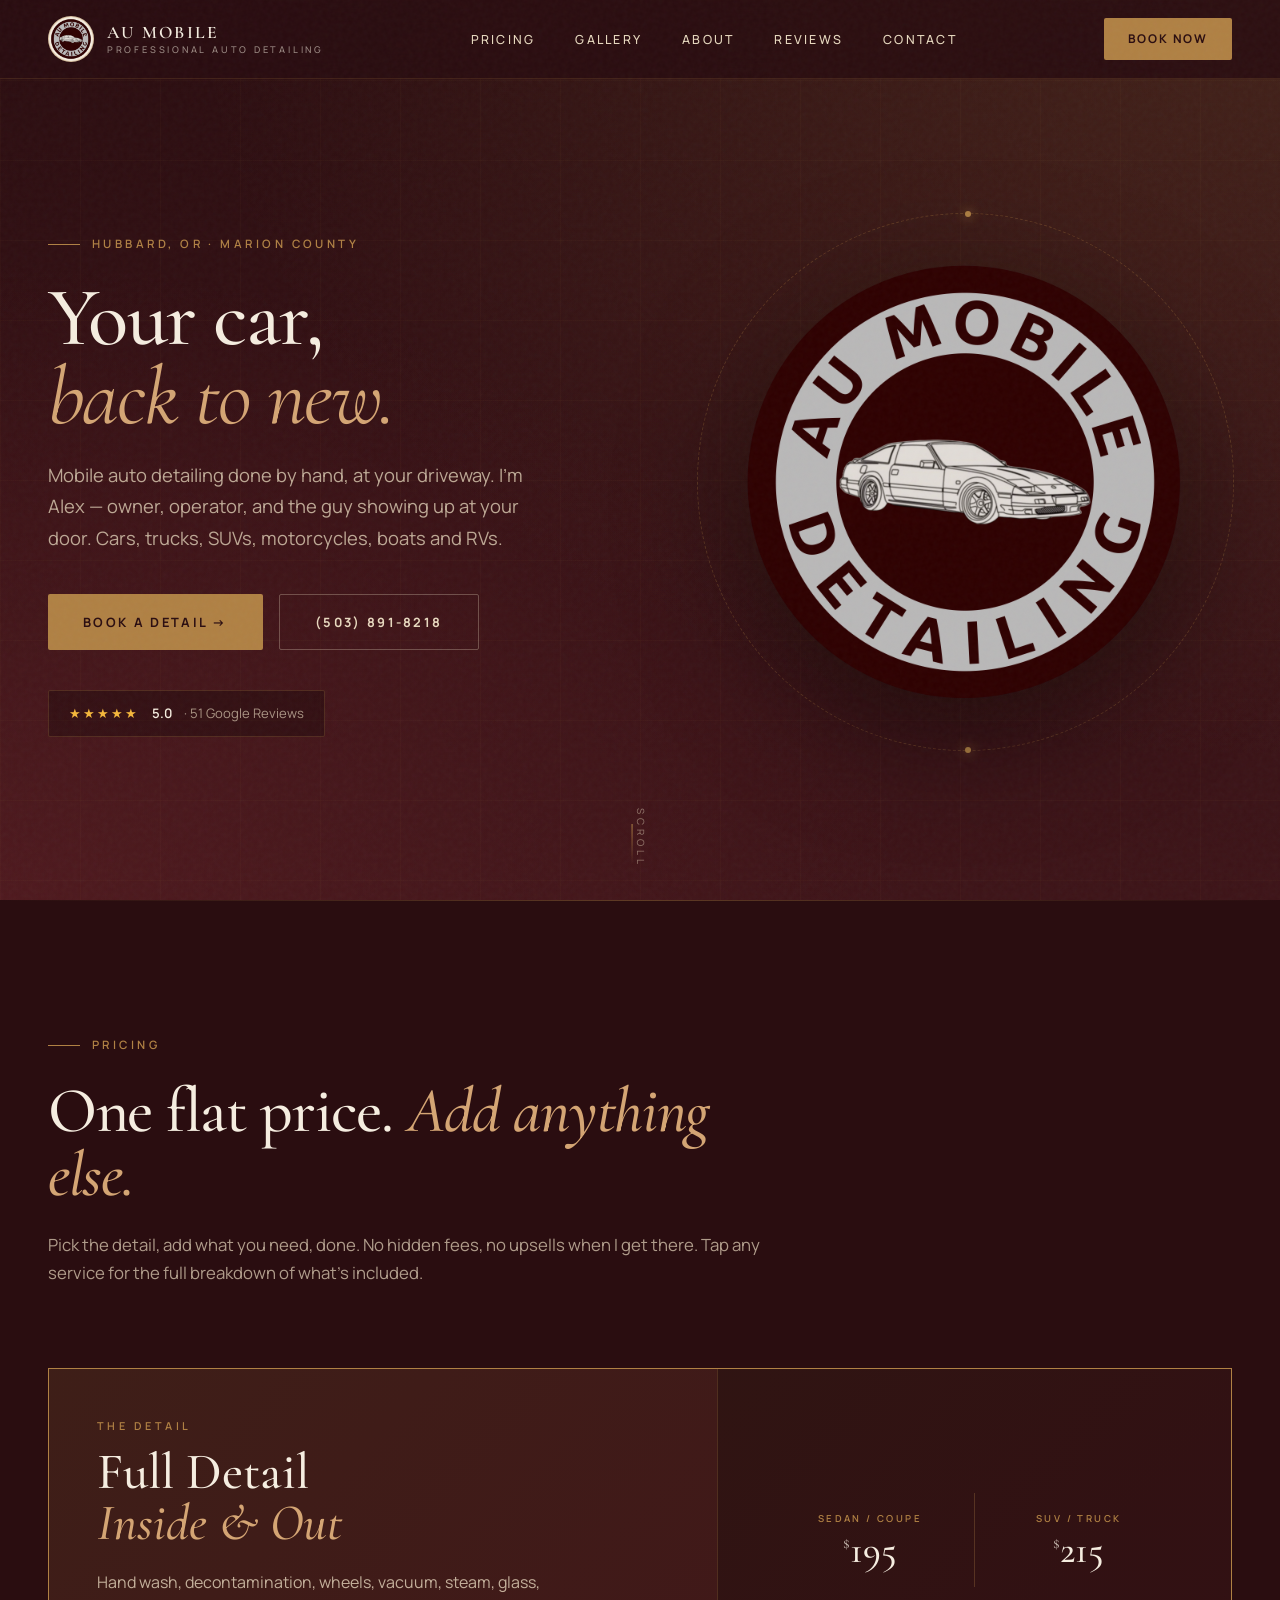
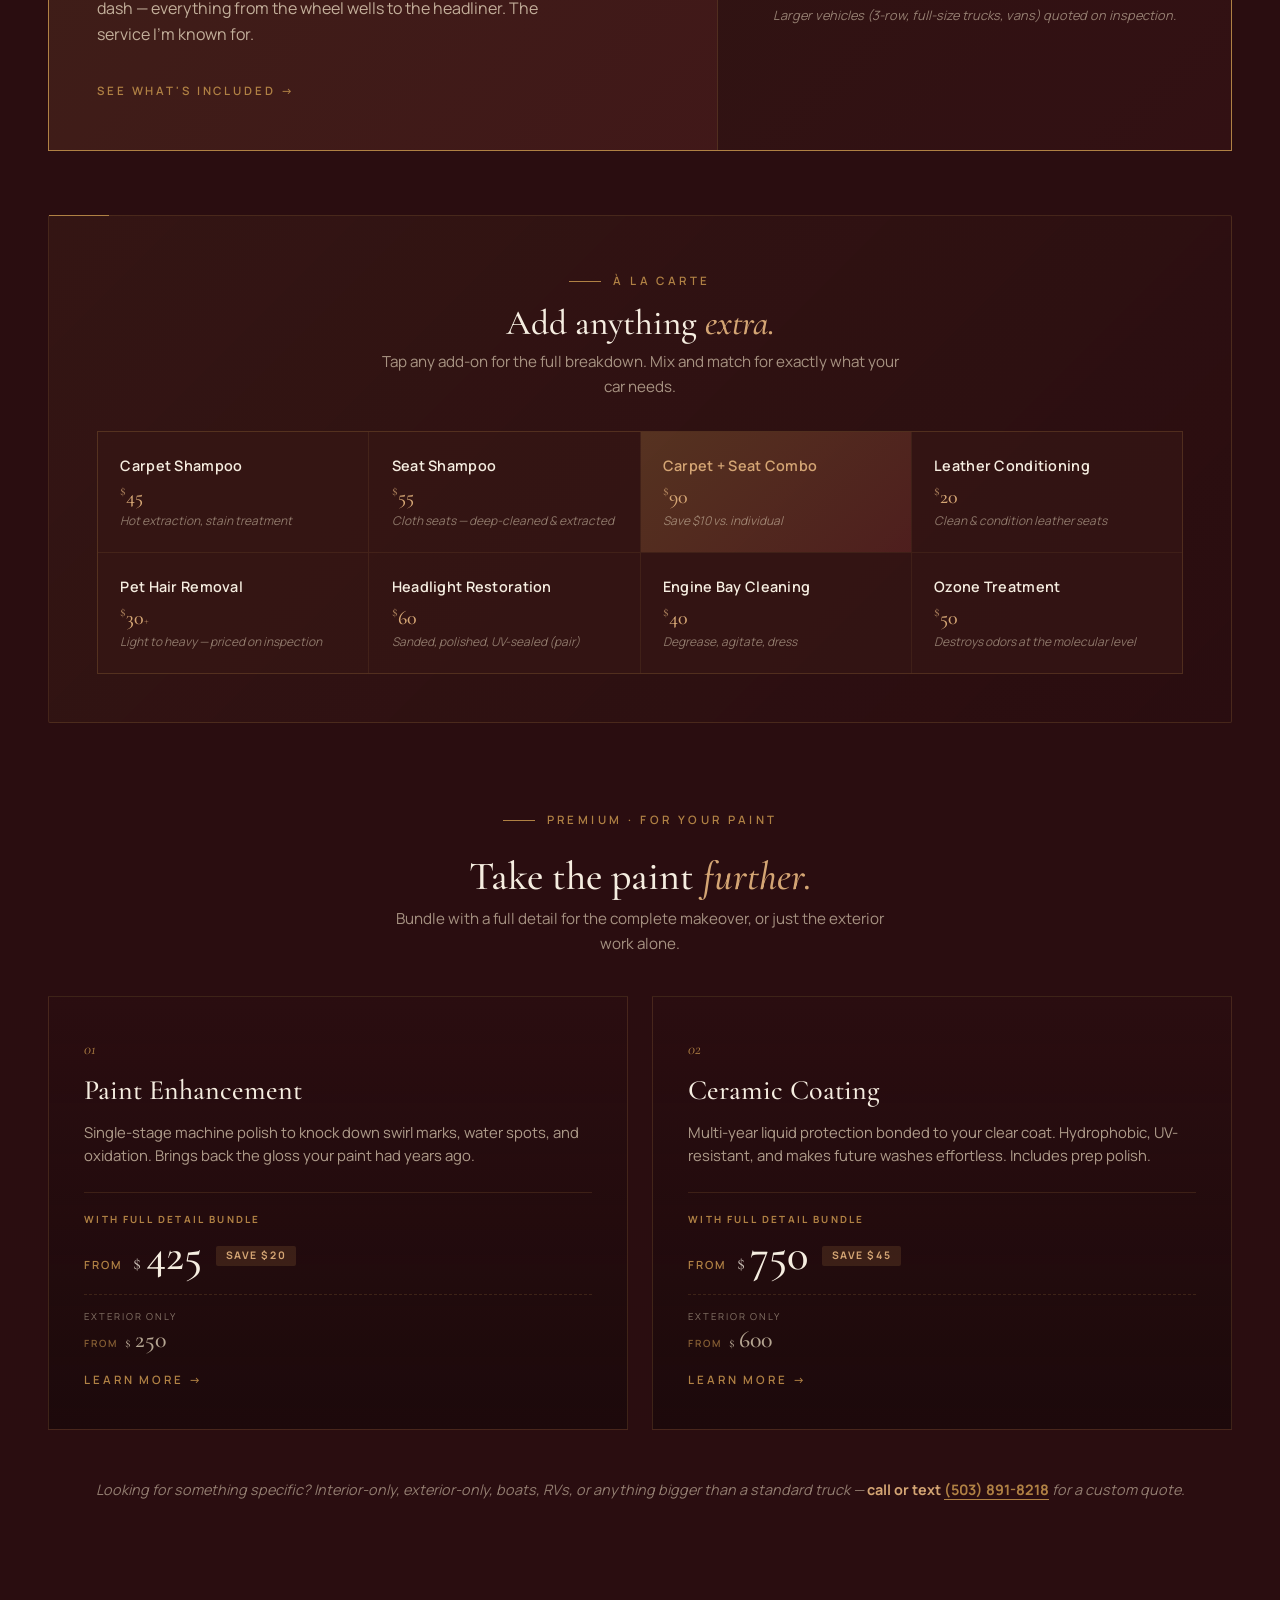
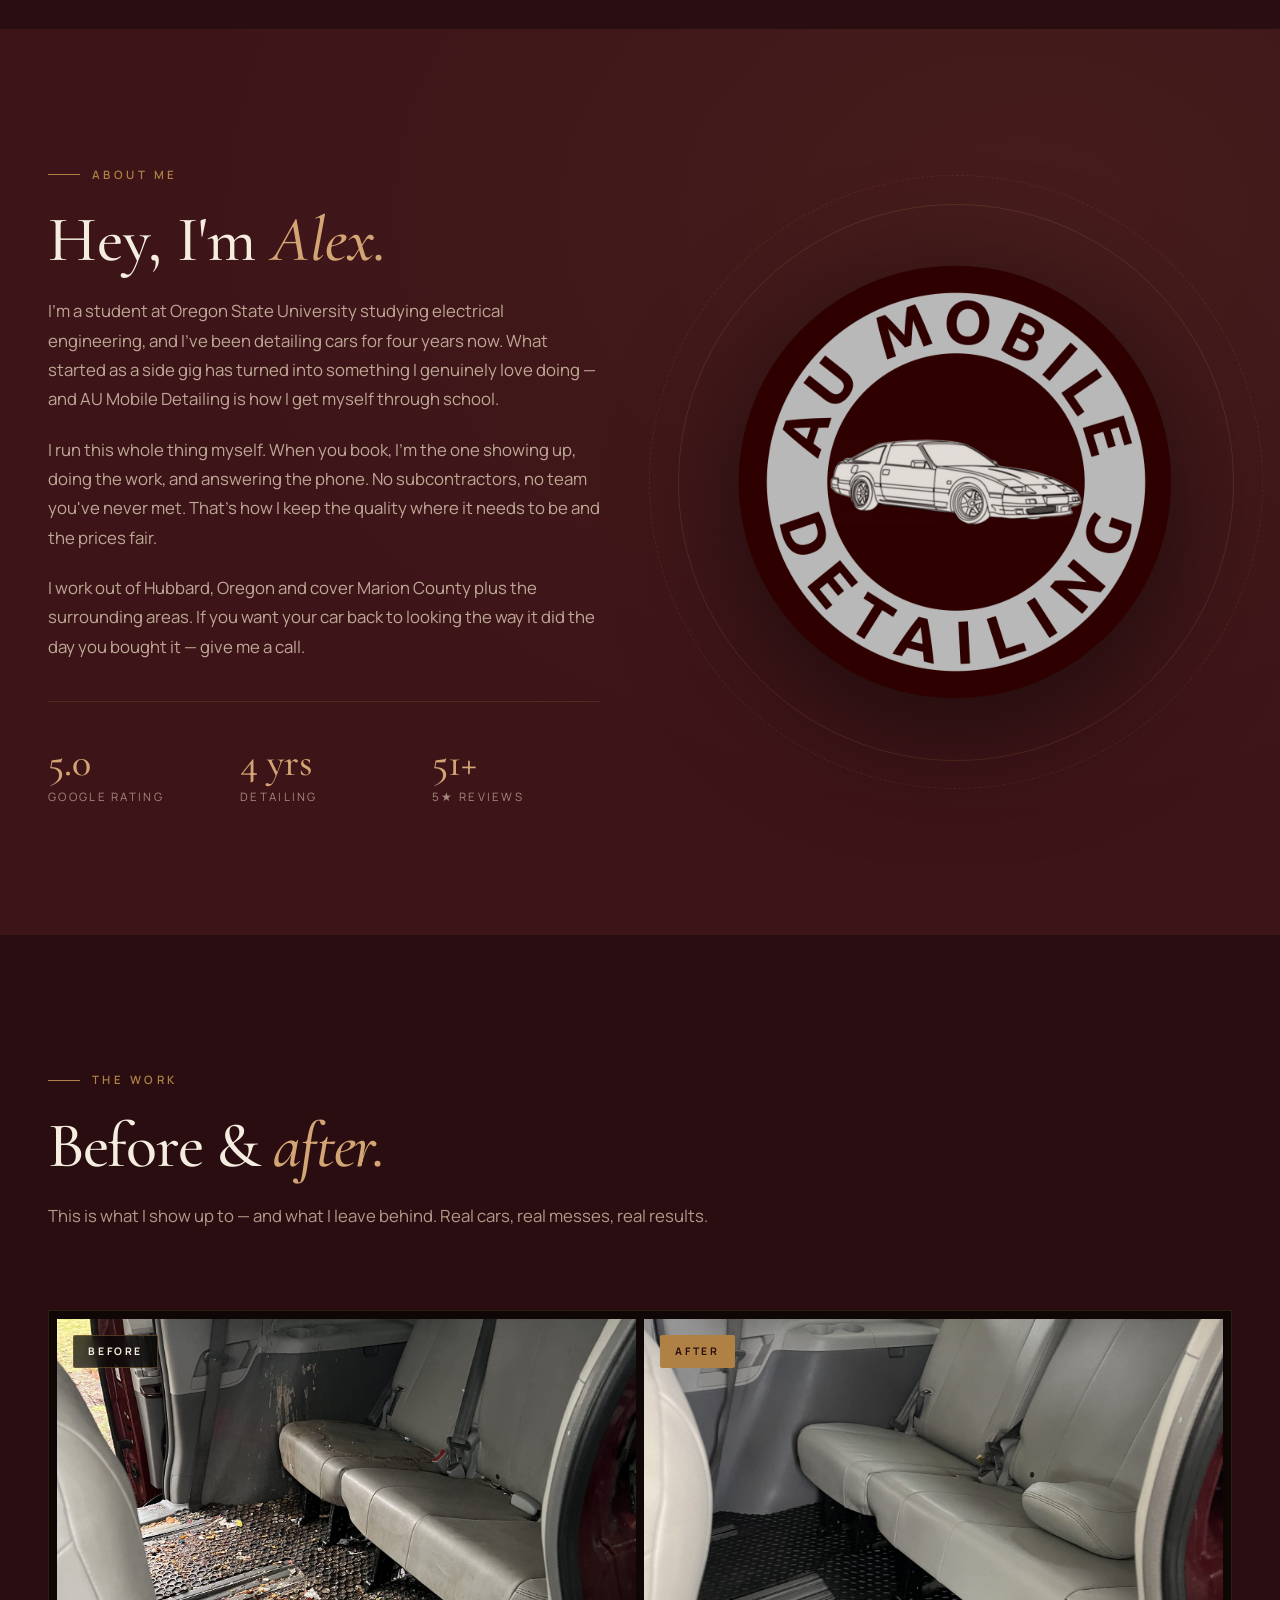
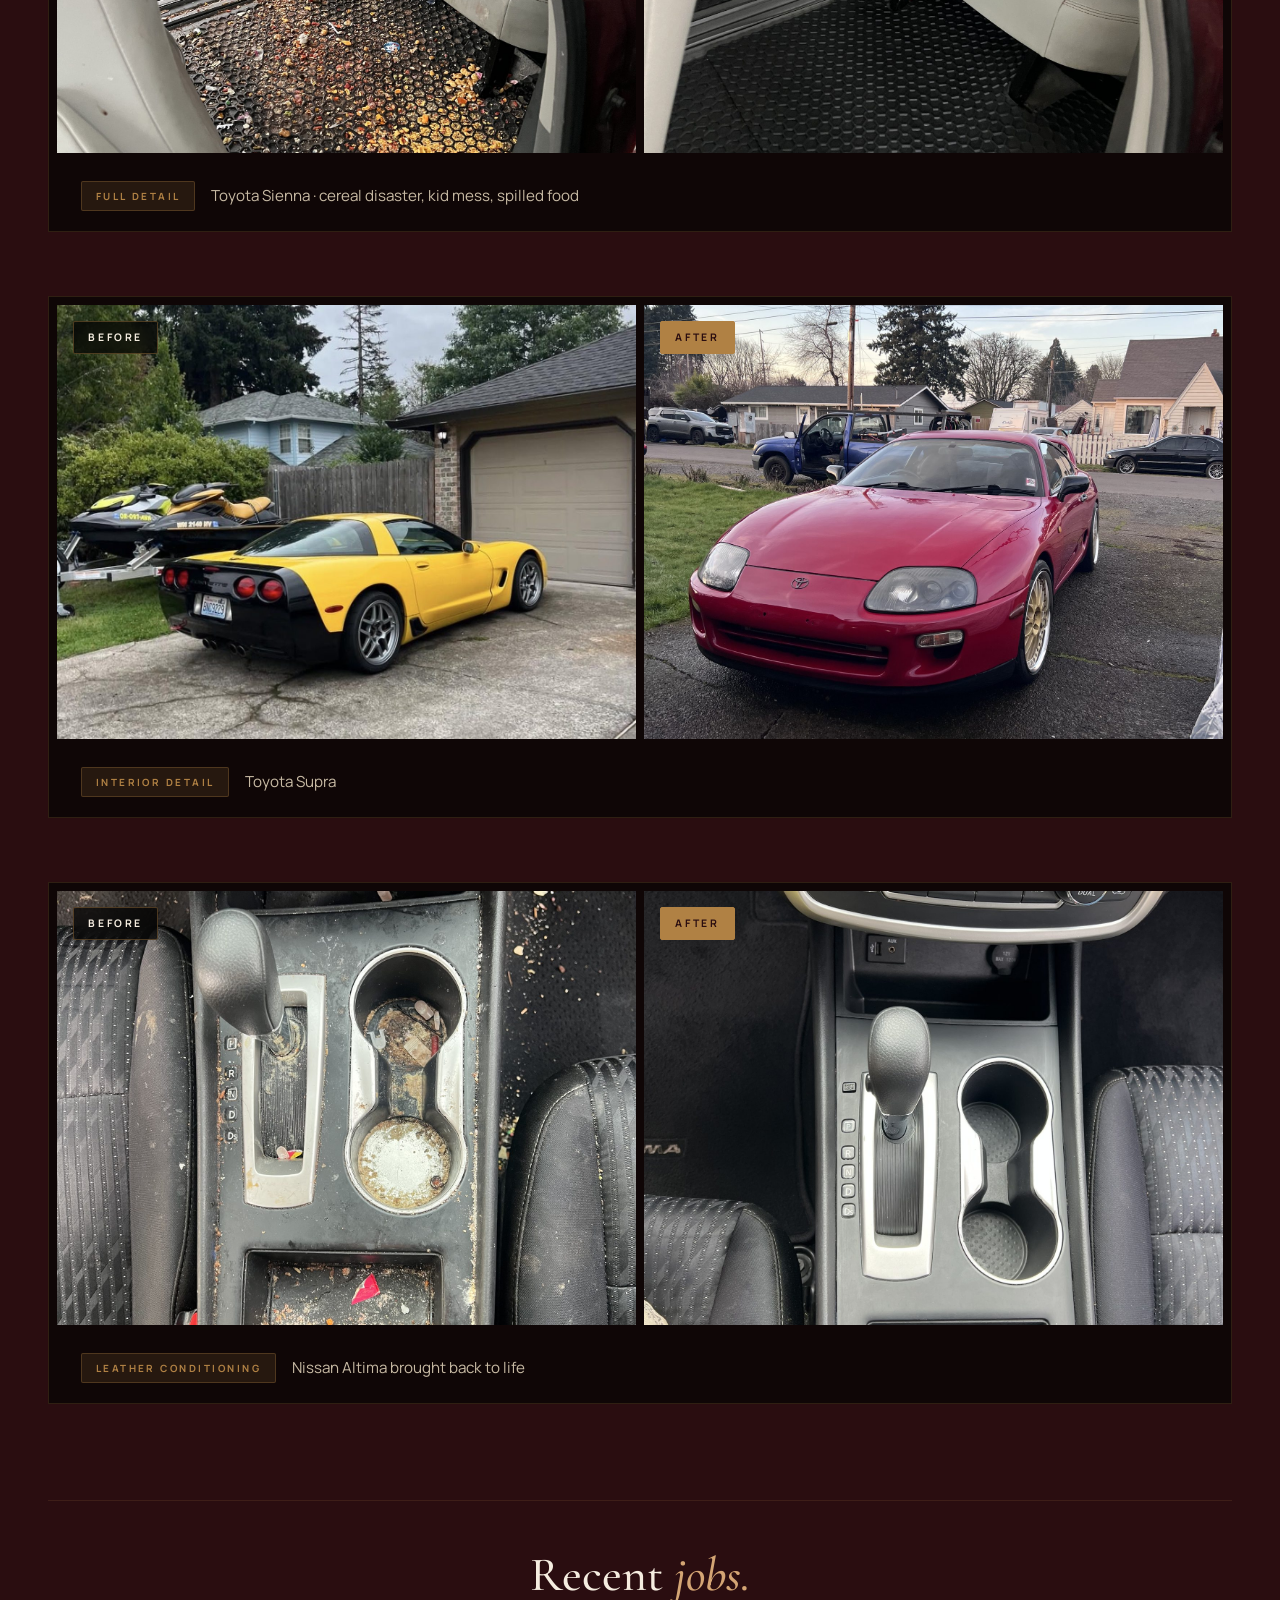
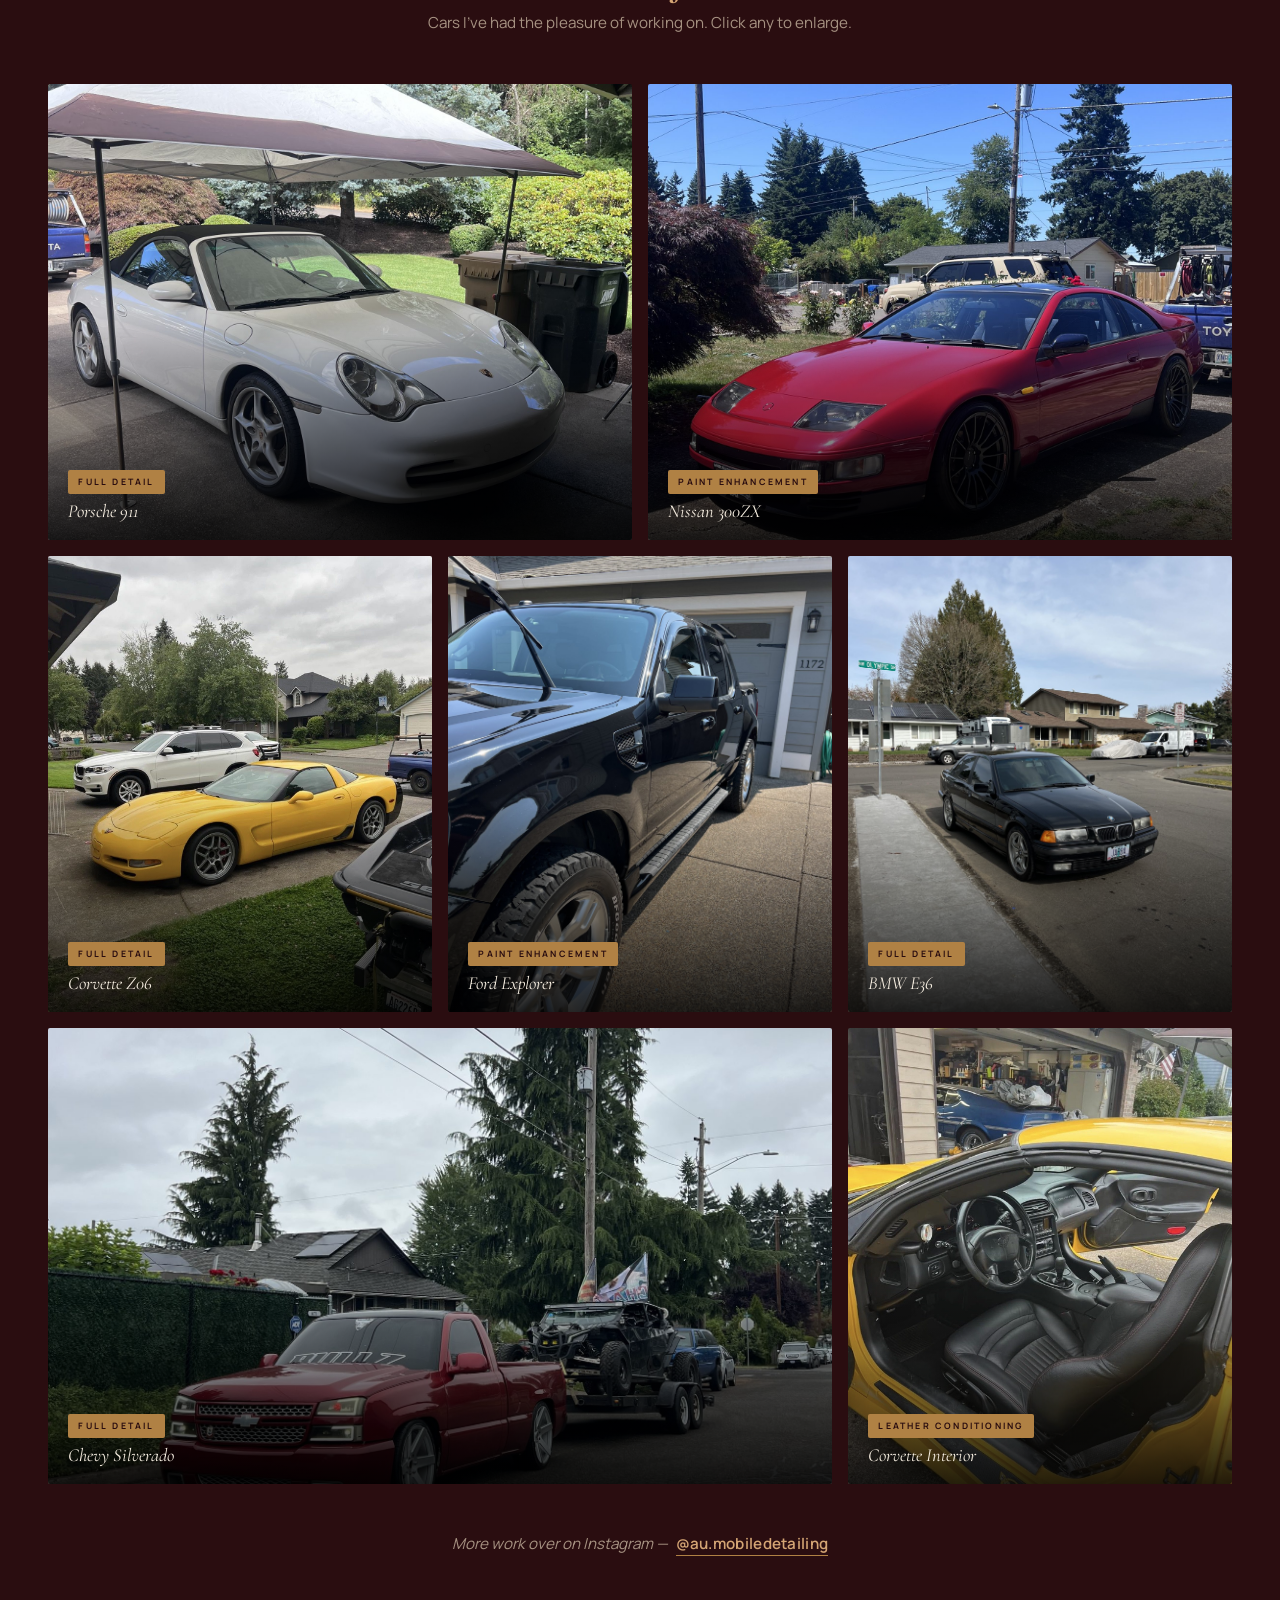
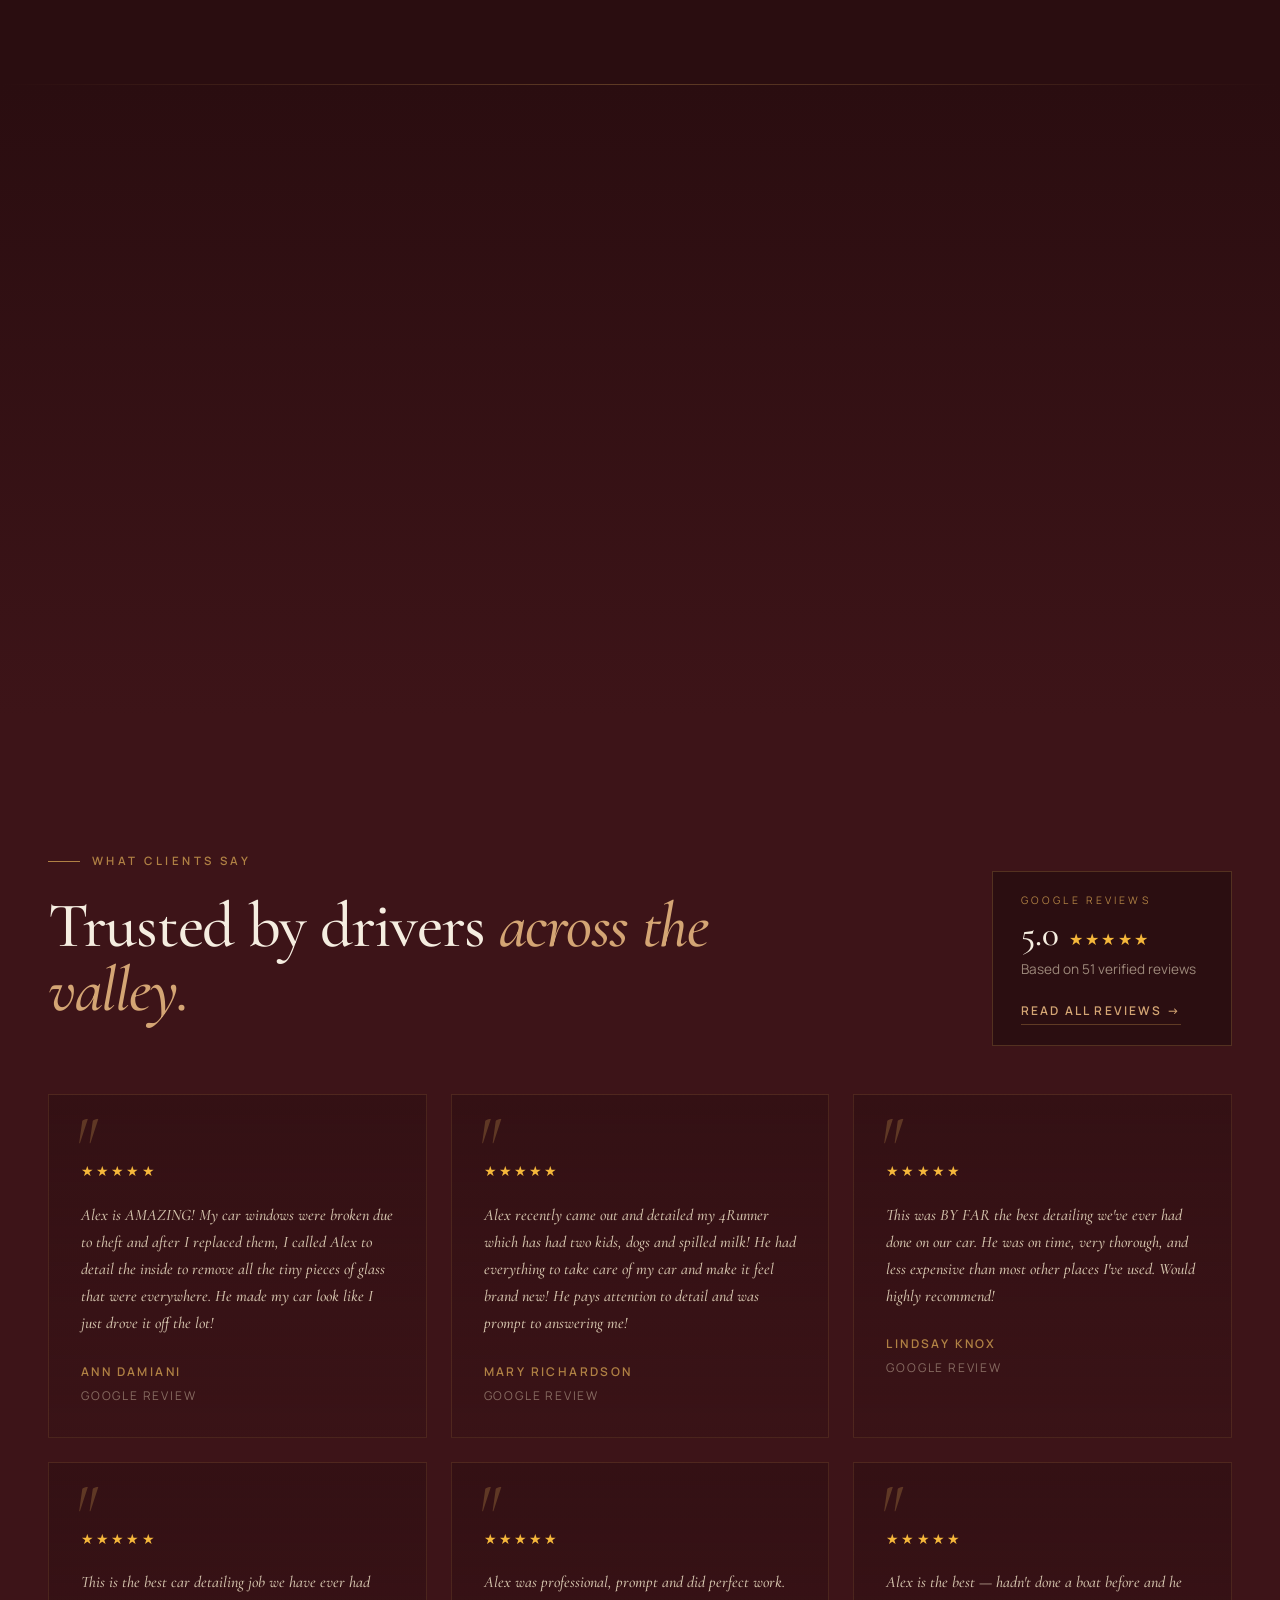
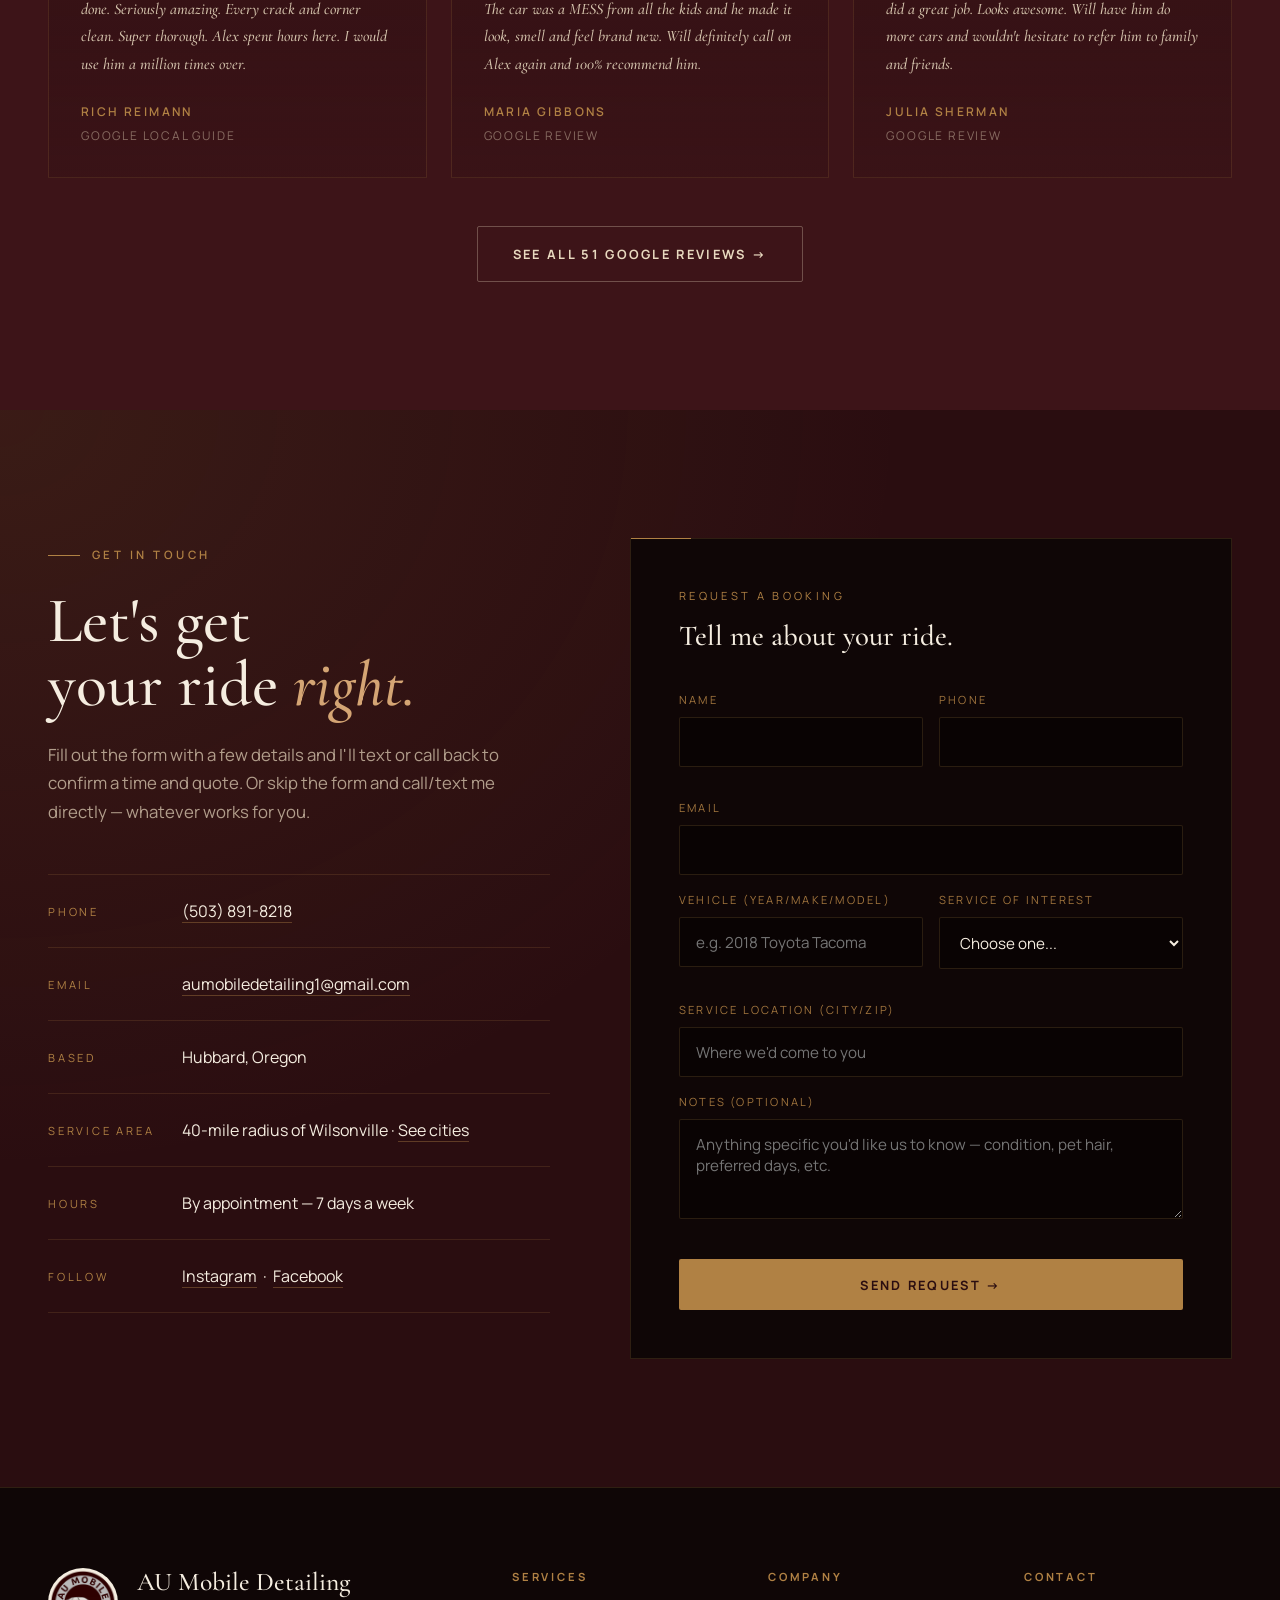
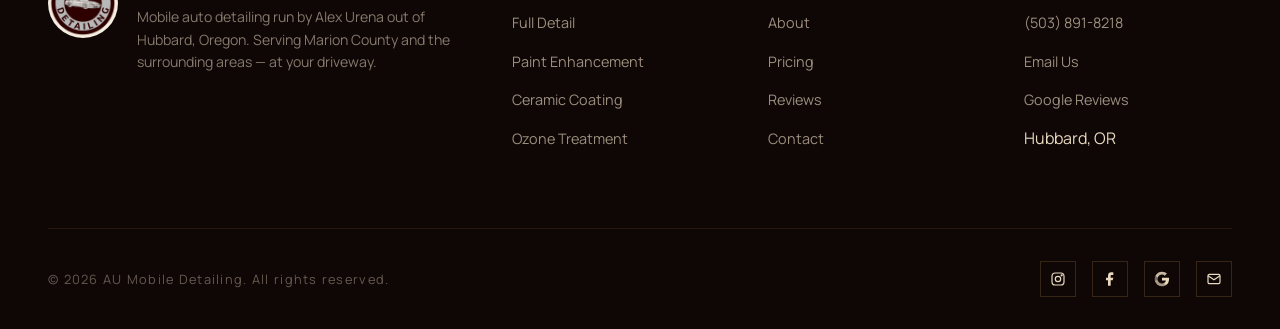
==== index.html @ 16c065dc "Changing file for Minivan to Nissan Altima" ====
<!DOCTYPE html>
<html lang="en">
<head>
<meta charset="UTF-8" />
<meta name="viewport" content="width=device-width, initial-scale=1.0" />
<title>AU Mobile Detailing — Professional Mobile Auto Detailing | Hubbard, OR</title>
<meta name="description" content="Professional mobile auto detailing in Hubbard, Oregon. Serving Marion County and surrounding areas. Owned by Alex Urena. 5-star Google rated." />
<link rel="icon" type="image/png" href="assets/logo.png">
<link rel="preconnect" href="https://fonts.googleapis.com">
<link rel="preconnect" href="https://fonts.gstatic.com" crossorigin>
<link href="https://fonts.googleapis.com/css2?family=Cormorant+Garamond:ital,wght@0,400;0,500;0,600;0,700;1,400;1,500&family=Manrope:wght@300;400;500;600;700;800&display=swap" rel="stylesheet">
<link rel="stylesheet" href="assets/style.css">
<style>
  /* ===== HERO ===== */
  .hero {
    min-height: 100vh;
    display: flex;
    align-items: center;
    padding: 8rem 3rem 4rem;
    position: relative;
    background:
      radial-gradient(ellipse at top right, rgba(176, 129, 68, 0.18), transparent 60%),
      radial-gradient(ellipse at bottom left, rgba(90, 29, 34, 0.6), transparent 50%),
      linear-gradient(180deg, var(--maroon-deep) 0%, var(--maroon) 100%);
    overflow: hidden;
  }
  .hero::after {
    content: '';
    position: absolute;
    inset: 0;
    background-image:
      linear-gradient(rgba(176,129,68,0.04) 1px, transparent 1px),
      linear-gradient(90deg, rgba(176,129,68,0.04) 1px, transparent 1px);
    background-size: 80px 80px;
    pointer-events: none;
  }
  .hero-content {
    max-width: 1400px;
    margin: 0 auto;
    width: 100%;
    display: grid;
    grid-template-columns: 1.1fr 1fr;
    gap: 4rem;
    align-items: center;
    position: relative;
    z-index: 2;
  }
  .hero-text { animation: slideUp 1s ease 0.2s both; }
  .hero h1 {
    font-family: 'Cormorant Garamond', serif;
    font-size: clamp(3rem, 6.5vw, 6rem);
    font-weight: 500;
    line-height: 0.95;
    letter-spacing: -0.02em;
    color: var(--bone);
    margin-bottom: 1.5rem;
  }
  .hero h1 em { font-style: italic; color: var(--bronze-light); font-weight: 400; }
  .hero-sub {
    font-size: 1.15rem;
    color: rgba(232, 217, 191, 0.75);
    margin-bottom: 2.5rem;
    max-width: 500px;
    line-height: 1.7;
  }
  .hero-ctas { display: flex; gap: 1rem; flex-wrap: wrap; }
  .hero-rating {
    display: inline-flex;
    align-items: center;
    gap: 0.8rem;
    margin-top: 2.5rem;
    padding: 0.75rem 1.25rem;
    background: rgba(0,0,0,0.25);
    border: 1px solid rgba(176, 129, 68, 0.25);
    border-radius: 2px;
    font-size: 0.82rem;
  }
  .hero-rating .stars { color: #f5b73b; letter-spacing: 0.15em; }
  .hero-rating strong { color: var(--bone); font-weight: 600; }
  .hero-rating span { color: rgba(232, 217, 191, 0.65); }

  /* Hero visual */
  .hero-visual {
    position: relative;
    animation: slideUp 1s ease 0.4s both;
    display: flex;
    justify-content: center;
    align-items: center;
  }
  .hero-logo-wrap {
    position: relative;
    width: 100%;
    max-width: 480px;
    aspect-ratio: 1;
  }
  .hero-logo-glow {
    position: absolute;
    inset: -10%;
    background: radial-gradient(circle, rgba(176, 129, 68, 0.18), transparent 60%);
    filter: blur(40px);
  }
  .hero-logo-img {
    position: relative;
    width: 100%;
    height: 100%;
    object-fit: contain;
    filter: drop-shadow(0 30px 60px rgba(0,0,0,0.5));
  }
  .hero-orbit-ring {
    position: absolute;
    inset: -6%;
    border: 1px dashed rgba(176, 129, 68, 0.3);
    border-radius: 50%;
    animation: rotate 80s linear infinite;
  }
  .hero-orbit-ring::before, .hero-orbit-ring::after {
    content: '';
    position: absolute;
    width: 6px; height: 6px;
    background: var(--bronze);
    border-radius: 50%;
    box-shadow: 0 0 12px var(--bronze);
  }
  .hero-orbit-ring::before { top: -3px; left: 50%; }
  .hero-orbit-ring::after { bottom: -3px; left: 50%; }

  .scroll-cue {
    position: absolute;
    bottom: 2rem;
    left: 50%;
    transform: translateX(-50%);
    font-size: 0.62rem;
    letter-spacing: 0.4em;
    text-transform: uppercase;
    color: rgba(232, 217, 191, 0.5);
    writing-mode: vertical-rl;
  }
  .scroll-cue::after {
    content: '';
    display: block;
    width: 1px; height: 40px;
    background: linear-gradient(to bottom, var(--bronze), transparent);
    margin: 1rem auto 0;
    animation: scrollPulse 2s ease-in-out infinite;
  }

  /* ===== SERVICES ===== */
  .services { background: linear-gradient(180deg, var(--maroon) 0%, var(--maroon-deep) 100%); }
  .services-grid {
    display: grid;
    grid-template-columns: repeat(auto-fit, minmax(280px, 1fr));
    gap: 1px;
    background: rgba(176, 129, 68, 0.15);
    border: 1px solid rgba(176, 129, 68, 0.15);
  }
  .service-card {
    background: var(--maroon-deep);
    padding: 2.5rem 2rem;
    transition: all 0.4s;
    position: relative;
    overflow: hidden;
    text-decoration: none;
    color: inherit;
    display: flex;
    flex-direction: column;
  }
  .service-card::before {
    content: '';
    position: absolute;
    inset: 0;
    background: radial-gradient(circle at top right, rgba(176, 129, 68, 0.12), transparent 60%);
    opacity: 0;
    transition: opacity 0.4s;
  }
  .service-card:hover { background: var(--maroon); }
  .service-card:hover::before { opacity: 1; }
  .service-card:hover .service-arrow { transform: translateX(6px); color: var(--bronze-light); }

  .service-num {
    font-family: 'Cormorant Garamond', serif;
    font-style: italic;
    font-size: 0.95rem;
    color: var(--bronze);
    margin-bottom: 1.5rem;
    display: block;
  }
  .service-card h3 {
    font-family: 'Cormorant Garamond', serif;
    font-size: 1.65rem;
    font-weight: 500;
    color: var(--bone);
    margin-bottom: 1rem;
    line-height: 1.2;
  }
  .service-card p {
    color: rgba(232, 217, 191, 0.65);
    font-size: 0.92rem;
    line-height: 1.65;
    flex-grow: 1;
    margin-bottom: 1.5rem;
  }
  .service-arrow {
    font-size: 0.72rem;
    letter-spacing: 0.25em;
    text-transform: uppercase;
    color: var(--bronze);
    transition: all 0.3s;
    display: inline-flex;
    align-items: center;
    gap: 0.5rem;
    font-weight: 600;
  }

  /* ===== PRICING ===== */
  .pricing { background: var(--maroon-deep); position: relative; }
  .pricing::before {
    content: '';
    position: absolute;
    top: 0; left: 0; right: 0; height: 1px;
    background: linear-gradient(90deg, transparent, var(--bronze), transparent);
    opacity: 0.4;
  }
  .pricing-grid {
    display: grid;
    grid-template-columns: repeat(3, 1fr);
    gap: 1.5rem;
    margin-top: 3rem;
    align-items: stretch;
  }
  .price-card {
    border: 1px solid rgba(176, 129, 68, 0.25);
    padding: 2.8rem 2.2rem;
    background: linear-gradient(135deg, rgba(90, 29, 34, 0.4), rgba(42, 13, 16, 0.4));
    transition: all 0.4s;
    position: relative;
    display: flex;
    flex-direction: column;
  }
  .price-card:hover {
    border-color: var(--bronze);
    transform: translateY(-6px);
    box-shadow: 0 30px 60px rgba(0,0,0,0.4);
  }
  .price-card.featured {
    background: linear-gradient(135deg, rgba(176, 129, 68, 0.18), rgba(90, 29, 34, 0.5));
    border-color: var(--bronze);
    box-shadow: 0 0 0 1px rgba(176, 129, 68, 0.3);
  }
  .price-card.featured::after {
    content: 'Most Popular';
    position: absolute;
    top: -12px; left: 2.2rem;
    background: var(--bronze);
    color: var(--maroon-deep);
    padding: 0.4rem 1rem;
    font-size: 0.62rem;
    font-weight: 700;
    text-transform: uppercase;
    letter-spacing: 0.2em;
  }
  .price-tier {
    font-size: 0.68rem;
    letter-spacing: 0.32em;
    text-transform: uppercase;
    color: var(--bronze);
    margin-bottom: 0.8rem;
    font-weight: 600;
  }
  .price-card h3 {
    font-family: 'Cormorant Garamond', serif;
    font-size: 2.2rem;
    font-weight: 500;
    color: var(--bone);
    margin-bottom: 0.4rem;
    line-height: 1.05;
  }
  .price-tagline {
    font-family: 'Cormorant Garamond', serif;
    font-style: italic;
    color: rgba(232, 217, 191, 0.6);
    font-size: 1rem;
    margin-bottom: 1.5rem;
  }
  /* Dual price display */
  .price-pair {
    display: grid;
    grid-template-columns: 1fr 1fr;
    gap: 0;
    margin-bottom: 0.5rem;
    border-top: 1px solid rgba(176, 129, 68, 0.2);
    border-bottom: 1px solid rgba(176, 129, 68, 0.2);
  }
  .price-pair > div {
    padding: 1.1rem 0;
    text-align: center;
  }
  .price-pair > div:first-child { border-right: 1px solid rgba(176, 129, 68, 0.2); }
  .price-pair .veh-label {
    font-size: 0.6rem;
    letter-spacing: 0.25em;
    text-transform: uppercase;
    color: var(--bronze);
    margin-bottom: 0.3rem;
    font-weight: 600;
  }
  .price-pair .veh-price {
    font-family: 'Cormorant Garamond', serif;
    font-size: 1.85rem;
    color: var(--bone);
    line-height: 1;
    font-weight: 500;
  }
  .price-pair .veh-price .dollar { font-size: 1rem; opacity: 0.7; vertical-align: super; }
  .price-single {
    padding: 1.4rem 0;
    text-align: center;
    border-top: 1px solid rgba(176, 129, 68, 0.2);
    border-bottom: 1px solid rgba(176, 129, 68, 0.2);
    margin-bottom: 0.5rem;
  }
  .price-single .veh-label {
    font-size: 0.6rem;
    letter-spacing: 0.25em;
    text-transform: uppercase;
    color: var(--bronze);
    margin-bottom: 0.3rem;
    font-weight: 600;
  }
  .price-single .veh-price {
    font-family: 'Cormorant Garamond', serif;
    font-size: 2.2rem;
    color: var(--bone);
    line-height: 1;
    font-weight: 500;
  }
  .price-single .veh-price .from {
    font-size: 0.65rem;
    color: var(--bronze);
    letter-spacing: 0.18em;
    text-transform: uppercase;
    font-family: 'Manrope', sans-serif;
    font-weight: 600;
    margin-right: 0.4rem;
    vertical-align: middle;
  }
  .price-single .veh-price .dollar { font-size: 1.1rem; opacity: 0.7; vertical-align: super; }

  .savings-tag {
    display: inline-block;
    margin: 0.8rem 0;
    font-size: 0.7rem;
    color: var(--bronze-light);
    font-weight: 600;
    letter-spacing: 0.1em;
    text-transform: uppercase;
    font-style: italic;
  }
  .price-features { list-style: none; margin: 1.5rem 0 2rem; flex-grow: 1; }
  .price-features li {
    padding: 0.65rem 0;
    border-bottom: 1px solid rgba(176, 129, 68, 0.12);
    font-size: 0.88rem;
    color: rgba(232, 217, 191, 0.85);
    display: flex;
    align-items: flex-start;
    gap: 0.7rem;
    line-height: 1.45;
  }
  .price-features li::before {
    content: '✓';
    color: var(--bronze);
    font-weight: 700;
    flex-shrink: 0;
    font-size: 0.9rem;
    margin-top: 1px;
  }
  .price-features li:last-child { border-bottom: none; }
  .price-features li strong { color: var(--bone); font-weight: 600; }
  .price-card .btn-primary, .price-card .btn-secondary {
    width: 100%;
    justify-content: center;
  }

  /* Add-ons section */
  .addons-block {
    margin-top: 4rem;
    padding: 3rem;
    background: linear-gradient(135deg, rgba(176, 129, 68, 0.08), rgba(42, 13, 16, 0.3));
    border: 1px solid rgba(176, 129, 68, 0.2);
    border-radius: 2px;
    position: relative;
  }
  .addons-block::before {
    content: '';
    position: absolute;
    top: -1px; left: 0;
    width: 60px; height: 1px;
    background: var(--bronze);
  }
  .addons-head {
    margin-bottom: 2rem;
    text-align: center;
  }
  .addons-head .eyebrow {
    justify-content: center;
    display: inline-flex;
    margin-bottom: 0.8rem;
  }
  .addons-head h3 {
    font-family: 'Cormorant Garamond', serif;
    font-size: clamp(1.6rem, 3vw, 2.2rem);
    color: var(--bone);
    font-weight: 500;
    line-height: 1.1;
    margin-bottom: 0.5rem;
  }
  .addons-head h3 em { font-style: italic; color: var(--bronze-light); }
  .addons-head p {
    color: rgba(232, 217, 191, 0.65);
    font-size: 0.95rem;
    max-width: 520px;
    margin: 0 auto;
  }
  .addons-grid {
    display: grid;
    grid-template-columns: repeat(auto-fit, minmax(220px, 1fr));
    gap: 1px;
    background: rgba(176, 129, 68, 0.15);
    border: 1px solid rgba(176, 129, 68, 0.15);
    margin-top: 2rem;
  }
  .addon-item {
    background: rgba(42, 13, 16, 0.6);
    padding: 1.4rem 1.4rem;
    display: flex;
    flex-direction: column;
    gap: 0.4rem;
  }
  .addon-item .addon-name {
    font-family: 'Manrope', sans-serif;
    font-size: 0.9rem;
    color: var(--bone);
    font-weight: 600;
    letter-spacing: 0.02em;
  }
  .addon-item .addon-price {
    font-family: 'Cormorant Garamond', serif;
    color: var(--bronze-light);
    font-size: 1.25rem;
    font-weight: 500;
    line-height: 1;
  }
  .addon-item .addon-price .dollar { font-size: 0.85rem; opacity: 0.7; vertical-align: super; }
  .addon-item .addon-note {
    font-size: 0.75rem;
    color: rgba(232, 217, 191, 0.5);
    font-style: italic;
    line-height: 1.4;
  }

  .pricing-note {
    text-align: center;
    margin-top: 3rem;
    color: rgba(232, 217, 191, 0.55);
    font-size: 0.9rem;
    font-style: italic;
  }
  .pricing-note strong { color: var(--bronze-light); font-style: normal; }
  .pricing-note a { color: var(--bronze); text-decoration: none; border-bottom: 1px solid; }
  .pricing-note a:hover { color: var(--bronze-light); }

  /* ===== MAIN SERVICE CARD ===== */
  .main-service { margin-top: 3rem; }
  .main-service-card {
    display: grid;
    grid-template-columns: 1.3fr 1fr;
    background: linear-gradient(135deg, rgba(176, 129, 68, 0.15), rgba(90, 29, 34, 0.5));
    border: 1px solid var(--bronze);
    text-decoration: none;
    color: inherit;
    transition: all 0.4s;
    position: relative;
    overflow: hidden;
  }
  .main-service-card::before {
    content: '';
    position: absolute;
    inset: 0;
    background: radial-gradient(ellipse at top right, rgba(176, 129, 68, 0.12), transparent 60%);
    opacity: 0;
    transition: opacity 0.4s;
  }
  .main-service-card:hover { transform: translateY(-4px); box-shadow: 0 30px 60px rgba(0,0,0,0.4); }
  .main-service-card:hover::before { opacity: 1; }
  .main-service-card:hover .service-arrow { transform: translateX(6px); color: var(--bronze-light); }
  .main-service-left {
    padding: 3rem 3rem 3rem 3rem;
    position: relative;
    z-index: 1;
  }
  .main-service-left h3 {
    font-family: 'Cormorant Garamond', serif;
    font-size: clamp(2.2rem, 4vw, 3.2rem);
    font-weight: 500;
    color: var(--bone);
    line-height: 1;
    margin-bottom: 1.2rem;
  }
  .main-service-left h3 em { font-style: italic; color: var(--bronze-light); }
  .main-service-desc {
    color: rgba(232, 217, 191, 0.78);
    font-size: 1rem;
    line-height: 1.65;
    margin-bottom: 1.8rem;
    max-width: 460px;
  }
  .main-service-right {
    padding: 3rem;
    background: rgba(0, 0, 0, 0.25);
    border-left: 1px solid rgba(176, 129, 68, 0.25);
    display: flex;
    flex-direction: column;
    justify-content: center;
    position: relative;
    z-index: 1;
  }
  .main-service-right .price-pair {
    margin-bottom: 1.2rem;
    border: none;
    background: transparent;
  }
  .main-service-right .price-pair > div:first-child {
    border-right: 1px solid rgba(176, 129, 68, 0.3);
  }
  .main-service-right .veh-price {
    font-size: 2.4rem;
  }
  .main-service-right .veh-note {
    font-size: 0.8rem;
    color: rgba(232, 217, 191, 0.55);
    font-style: italic;
    text-align: center;
    line-height: 1.5;
  }

  /* ===== PREMIUM EXTERIOR ===== */
  .premium-services { margin-top: 5rem; }
  .premium-head {
    text-align: center;
    margin-bottom: 2.5rem;
  }
  .premium-head .eyebrow { justify-content: center; display: inline-flex; }
  .premium-head h3 {
    font-family: 'Cormorant Garamond', serif;
    font-size: clamp(1.8rem, 3.5vw, 2.5rem);
    color: var(--bone);
    font-weight: 500;
    line-height: 1.1;
    margin-bottom: 0.6rem;
  }
  .premium-head h3 em { font-style: italic; color: var(--bronze-light); }
  .premium-head p {
    color: rgba(232, 217, 191, 0.65);
    font-size: 0.95rem;
    max-width: 520px;
    margin: 0 auto;
  }
  .premium-grid {
    display: grid;
    grid-template-columns: 1fr 1fr;
    gap: 1.5rem;
  }
  .premium-card {
    padding: 2.5rem 2.2rem;
    background: linear-gradient(180deg, rgba(42, 13, 16, 0.7), rgba(15, 6, 6, 0.5));
    border: 1px solid rgba(176, 129, 68, 0.22);
    text-decoration: none;
    color: inherit;
    transition: all 0.4s;
    position: relative;
    display: flex;
    flex-direction: column;
  }
  .premium-card:hover {
    border-color: var(--bronze);
    background: linear-gradient(180deg, rgba(90, 29, 34, 0.7), rgba(42, 13, 16, 0.6));
    transform: translateY(-4px);
  }
  .premium-card:hover .service-arrow { transform: translateX(6px); color: var(--bronze-light); }
  .premium-num {
    font-family: 'Cormorant Garamond', serif;
    font-style: italic;
    font-size: 1rem;
    color: var(--bronze);
    margin-bottom: 0.8rem;
  }
  .premium-card h4 {
    font-family: 'Cormorant Garamond', serif;
    font-size: 1.75rem;
    color: var(--bone);
    font-weight: 500;
    line-height: 1.1;
    margin-bottom: 0.9rem;
  }
  .premium-card p {
    color: rgba(232, 217, 191, 0.7);
    font-size: 0.93rem;
    line-height: 1.6;
    margin-bottom: 1.5rem;
    flex-grow: 1;
  }
  .premium-price-stack {
    margin-bottom: 1.2rem;
    padding-top: 1.2rem;
    border-top: 1px solid rgba(176, 129, 68, 0.18);
  }
  .premium-price-main { margin-bottom: 1rem; }
  .premium-price-main .price-label {
    font-size: 0.62rem;
    color: var(--bronze);
    letter-spacing: 0.22em;
    text-transform: uppercase;
    font-weight: 700;
    margin-bottom: 0.3rem;
  }
  .premium-price-main .price-line {
    font-family: 'Cormorant Garamond', serif;
    display: flex;
    align-items: baseline;
    gap: 0.3rem;
    line-height: 1;
  }
  .premium-price-main .price-line .from {
    font-size: 0.7rem;
    color: var(--bronze);
    letter-spacing: 0.18em;
    text-transform: uppercase;
    font-family: 'Manrope', sans-serif;
    font-weight: 600;
    margin-right: 0.3rem;
  }
  .premium-price-main .price-line .dollar {
    font-size: 1.2rem;
    color: var(--bone);
    opacity: 0.8;
  }
  .premium-price-main .price-line .num {
    font-size: 2.8rem;
    color: var(--bone);
    line-height: 1;
    font-weight: 500;
  }
  .premium-price-main .price-line .savings {
    font-family: 'Manrope', sans-serif;
    font-size: 0.65rem;
    color: var(--bronze-light);
    letter-spacing: 0.15em;
    text-transform: uppercase;
    font-weight: 700;
    background: rgba(176, 129, 68, 0.18);
    padding: 0.3rem 0.6rem;
    margin-left: 0.6rem;
    border-radius: 2px;
    align-self: center;
  }

  .premium-price-alt {
    padding-top: 0.9rem;
    border-top: 1px dashed rgba(176, 129, 68, 0.2);
  }
  .premium-price-alt .price-label {
    font-size: 0.6rem;
    color: rgba(232, 217, 191, 0.5);
    letter-spacing: 0.2em;
    text-transform: uppercase;
    margin-bottom: 0.2rem;
  }
  .premium-price-alt .price-line-alt {
    font-family: 'Cormorant Garamond', serif;
    display: flex;
    align-items: baseline;
    gap: 0.25rem;
    line-height: 1;
    color: rgba(232, 217, 191, 0.75);
  }
  .premium-price-alt .price-line-alt .from {
    font-size: 0.62rem;
    color: rgba(176, 129, 68, 0.7);
    letter-spacing: 0.18em;
    text-transform: uppercase;
    font-family: 'Manrope', sans-serif;
    font-weight: 600;
    margin-right: 0.2rem;
  }
  .premium-price-alt .price-line-alt .dollar { font-size: 0.85rem; }
  .premium-price-alt .price-line-alt .num { font-size: 1.5rem; font-weight: 500; }

  /* Featured addon */
  .addon-item.featured-addon {
    background: linear-gradient(135deg, rgba(176, 129, 68, 0.18), rgba(90, 29, 34, 0.55));
    position: relative;
  }
  .addon-item.featured-addon .addon-name { color: var(--bronze-light); }
  /* Clickable addon items */
  .addon-item.addon-link {
    text-decoration: none;
    color: inherit;
    cursor: pointer;
    transition: all 0.3s;
    position: relative;
  }
  .addon-item.addon-link::after {
    content: '→';
    position: absolute;
    top: 1.2rem;
    right: 1.2rem;
    color: var(--bronze);
    opacity: 0;
    transition: all 0.3s;
    font-size: 1rem;
  }
  .addon-item.addon-link:hover {
    background: rgba(90, 29, 34, 0.7);
  }
  .addon-item.addon-link:hover::after {
    opacity: 1;
    transform: translateX(3px);
  }
  .addon-item.addon-link:hover .addon-name { color: var(--bronze-light); }

  /* ===== ABOUT / OWNER ===== */
  .about {
    background:
      radial-gradient(ellipse at 80% 20%, rgba(176, 129, 68, 0.08), transparent 60%),
      var(--maroon);
  }
  .about-wrap {
    display: grid;
    grid-template-columns: 1fr 1fr;
    gap: 5rem;
    align-items: center;
  }
  .about-text h2 {
    font-family: 'Cormorant Garamond', serif;
    font-size: clamp(2.5rem, 5vw, 4rem);
    color: var(--bone);
    line-height: 1;
    margin-bottom: 1.5rem;
    font-weight: 500;
  }
  .about-text h2 em { font-style: italic; color: var(--bronze-light); }
  .about-text p {
    color: rgba(232, 217, 191, 0.75);
    margin-bottom: 1.3rem;
    font-size: 1.05rem;
    line-height: 1.75;
  }
  .about-stats {
    display: grid;
    grid-template-columns: repeat(3, 1fr);
    gap: 1.5rem;
    margin-top: 2.5rem;
    padding-top: 2.5rem;
    border-top: 1px solid rgba(176, 129, 68, 0.2);
  }
  .stat .num {
    font-family: 'Cormorant Garamond', serif;
    font-size: 2.5rem;
    color: var(--bronze-light);
    line-height: 1;
    margin-bottom: 0.4rem;
    font-weight: 500;
  }
  .stat .label {
    font-size: 0.72rem;
    text-transform: uppercase;
    letter-spacing: 0.2em;
    color: rgba(232, 217, 191, 0.6);
  }

  .about-emblem {
    position: relative;
    aspect-ratio: 1;
    max-width: 480px;
    margin: 0 auto;
  }
  .about-emblem img {
    width: 100%;
    height: 100%;
    object-fit: contain;
    filter: drop-shadow(0 30px 60px rgba(0,0,0,0.5));
  }
  .about-emblem-ring {
    position: absolute;
    inset: -8%;
    border: 1px solid rgba(176, 129, 68, 0.2);
    border-radius: 50%;
  }
  .about-emblem-ring2 {
    position: absolute;
    inset: -14%;
    border: 1px dashed rgba(176, 129, 68, 0.15);
    border-radius: 50%;
    animation: rotate 100s linear infinite reverse;
  }

  /* ===== GALLERY ===== */
  .gallery { background: var(--maroon-deep); }

  /* Before/After Pairs */
  .ba-pairs {
    display: flex;
    flex-direction: column;
    gap: 4rem;
    margin-top: 3rem;
    margin-bottom: 6rem;
  }
  .ba-pair {
    display: grid;
    grid-template-columns: 1fr 1fr;
    gap: 0.5rem;
    position: relative;
    background: var(--ink);
    border: 1px solid rgba(176, 129, 68, 0.2);
    padding: 0.5rem 0.5rem 0;
  }
  .ba-side {
    position: relative;
    overflow: hidden;
    aspect-ratio: 4/3;
    background: var(--maroon-deep);
  }
  .ba-side img {
    width: 100%;
    height: 100%;
    object-fit: cover;
    transition: transform 0.5s;
  }
  .ba-side:hover img { transform: scale(1.03); }
  .ba-label {
    position: absolute;
    top: 1rem;
    left: 1rem;
    z-index: 3;
    font-size: 0.65rem;
    letter-spacing: 0.25em;
    text-transform: uppercase;
    color: var(--bone);
    background: rgba(0,0,0,0.7);
    backdrop-filter: blur(8px);
    -webkit-backdrop-filter: blur(8px);
    padding: 0.45rem 0.9rem;
    border-radius: 2px;
    font-weight: 700;
    border: 1px solid rgba(176, 129, 68, 0.4);
  }
  .ba-after .ba-label {
    background: var(--bronze);
    color: var(--maroon-deep);
    border-color: var(--bronze);
  }
  .ba-caption {
    grid-column: 1 / -1;
    padding: 1.25rem 1.5rem;
    color: rgba(232, 217, 191, 0.85);
    font-size: 0.95rem;
    line-height: 1.5;
    display: flex;
    align-items: center;
    gap: 1rem;
    flex-wrap: wrap;
  }
  .ba-tag {
    font-size: 0.62rem;
    letter-spacing: 0.25em;
    text-transform: uppercase;
    color: var(--bronze);
    background: rgba(176, 129, 68, 0.15);
    padding: 0.4rem 0.85rem;
    border-radius: 2px;
    font-weight: 700;
    border: 1px solid rgba(176, 129, 68, 0.3);
    flex-shrink: 0;
  }

  /* Recent Work Grid */
  .recent-head {
    text-align: center;
    margin-bottom: 3rem;
    padding-top: 3rem;
    border-top: 1px solid rgba(176, 129, 68, 0.15);
  }
  .recent-head h3 {
    font-family: 'Cormorant Garamond', serif;
    font-size: clamp(2rem, 4vw, 3rem);
    color: var(--bone);
    font-weight: 500;
    line-height: 1.1;
    margin-bottom: 0.6rem;
  }
  .recent-head h3 em { font-style: italic; color: var(--bronze-light); }
  .recent-head p {
    color: rgba(232, 217, 191, 0.65);
    font-size: 0.95rem;
  }
  .recent-grid {
    display: grid;
    grid-template-columns: repeat(12, 1fr);
    grid-auto-rows: 220px;
    gap: 1rem;
  }
  .recent-item {
    position: relative;
    overflow: hidden;
    border-radius: 2px;
    cursor: pointer;
    transition: transform 0.4s, box-shadow 0.4s;
    background: var(--maroon-deep);
  }
  .recent-item img {
    width: 100%;
    height: 100%;
    object-fit: cover;
    transition: transform 0.6s;
  }
  .recent-item::before {
    content: '';
    position: absolute;
    inset: 0;
    background: linear-gradient(180deg, transparent 50%, rgba(0,0,0,0.85) 100%);
    z-index: 2;
    transition: opacity 0.3s;
  }
  .recent-item:hover { transform: translateY(-3px); box-shadow: 0 30px 60px rgba(0,0,0,0.5); }
  .recent-item:hover img { transform: scale(1.05); }
  .recent-caption {
    position: absolute;
    bottom: 0; left: 0; right: 0;
    padding: 1.25rem 1.25rem 1.1rem;
    z-index: 3;
    color: var(--bone);
    display: flex;
    flex-direction: column;
    gap: 0.4rem;
  }
  .recent-tag {
    align-self: flex-start;
    font-size: 0.55rem;
    letter-spacing: 0.25em;
    text-transform: uppercase;
    color: var(--maroon-deep);
    background: var(--bronze);
    padding: 0.3rem 0.65rem;
    border-radius: 2px;
    font-weight: 700;
  }
  .recent-caption > span:last-child {
    font-family: 'Cormorant Garamond', serif;
    font-style: italic;
    font-size: 1.15rem;
    color: var(--bone);
    line-height: 1.2;
  }
  /* Recent grid layout */
  .ri-1 { grid-column: span 6; grid-row: span 2; }  /* hero */
  .ri-2 { grid-column: span 6; grid-row: span 2; }
  .ri-3 { grid-column: span 4; grid-row: span 2; }
  .ri-4 { grid-column: span 4; grid-row: span 2; }
  .ri-5 { grid-column: span 4; grid-row: span 2; }
  .ri-6 { grid-column: span 8; grid-row: span 2; }
  .ri-7 { grid-column: span 4; grid-row: span 2; }

  .gallery-note {
    text-align: center;
    margin-top: 3rem;
    color: rgba(232, 217, 191, 0.65);
    font-size: 0.95rem;
    font-style: italic;
  }
  .gallery-note a {
    color: var(--bronze-light);
    text-decoration: none;
    font-style: normal;
    font-weight: 600;
    letter-spacing: 0.02em;
    border-bottom: 1px solid var(--bronze);
    padding-bottom: 1px;
    margin-left: 0.3rem;
  }
  .gallery-note a:hover { color: var(--bronze); }

  /* ===== SERVICE AREA ===== */
  .service-area {
    background: linear-gradient(180deg, var(--maroon-deep) 0%, var(--maroon) 100%);
    position: relative;
  }
  .service-area::before {
    content: '';
    position: absolute;
    top: 0; left: 0; right: 0; height: 1px;
    background: linear-gradient(90deg, transparent, var(--bronze), transparent);
    opacity: 0.4;
  }
  .service-area-wrap {
    display: grid;
    grid-template-columns: 1fr 1.2fr;
    gap: 5rem;
    align-items: start;
  }
  .service-area-text h2 {
    font-family: 'Cormorant Garamond', serif;
    font-size: clamp(2.5rem, 5vw, 4rem);
    color: var(--bone);
    line-height: 1;
    margin-bottom: 1.5rem;
    font-weight: 500;
  }
  .service-area-text h2 em { font-style: italic; color: var(--bronze-light); }
  .service-area-lead {
    color: rgba(232, 217, 191, 0.78);
    font-size: 1.1rem;
    line-height: 1.7;
    margin-bottom: 1.5rem;
  }
  .service-area-lead strong { color: var(--bone); font-weight: 600; }
  .service-area-callout {
    padding: 1.25rem 1.5rem;
    background: rgba(0,0,0,0.25);
    border-left: 2px solid var(--bronze);
    color: rgba(232, 217, 191, 0.85);
    font-size: 0.95rem;
    line-height: 1.6;
    font-style: italic;
  }
  .service-area-callout strong {
    color: var(--bronze-light);
    font-style: normal;
    font-weight: 600;
    display: block;
    margin-bottom: 0.3rem;
    letter-spacing: 0.02em;
  }
  .service-area-cities {
    background: rgba(0,0,0,0.25);
    border: 1px solid rgba(176, 129, 68, 0.22);
    padding: 2.5rem;
    position: relative;
  }
  .service-area-cities::before {
    content: '';
    position: absolute;
    top: -1px; left: 0;
    width: 50px; height: 1px;
    background: var(--bronze);
  }
  .cities-label {
    font-size: 0.7rem;
    letter-spacing: 0.3em;
    text-transform: uppercase;
    color: var(--bronze);
    margin-bottom: 1.5rem;
    font-weight: 600;
  }
  .cities-grid {
    display: flex;
    flex-wrap: wrap;
    gap: 0.65rem;
  }
  .cities-grid span {
    font-size: 0.85rem;
    color: var(--bone);
    background: rgba(176, 129, 68, 0.12);
    border: 1px solid rgba(176, 129, 68, 0.25);
    padding: 0.55rem 1rem;
    border-radius: 100px;
    font-weight: 500;
    transition: all 0.3s;
  }
  .cities-grid span:hover {
    background: rgba(176, 129, 68, 0.22);
    border-color: var(--bronze);
  }
  .cities-grid span:last-child {
    background: transparent;
    border-style: dashed;
    color: rgba(232, 217, 191, 0.6);
    font-style: italic;
  }

  /* ===== REVIEWS ===== */
  .reviews {
    background: var(--maroon);
    position: relative;
  }
  .reviews-header {
    display: flex;
    justify-content: space-between;
    align-items: flex-end;
    flex-wrap: wrap;
    gap: 2rem;
    margin-bottom: 3rem;
  }
  .google-badge {
    background: rgba(0,0,0,0.3);
    border: 1px solid rgba(176, 129, 68, 0.3);
    padding: 1.25rem 1.75rem;
    min-width: 240px;
  }
  .google-badge .label {
    font-size: 0.65rem;
    letter-spacing: 0.3em;
    text-transform: uppercase;
    color: var(--bronze);
    margin-bottom: 0.5rem;
  }
  .google-badge .rating-line {
    display: flex;
    align-items: baseline;
    gap: 0.6rem;
    margin-bottom: 0.4rem;
  }
  .google-badge .rating-line strong {
    font-family: 'Cormorant Garamond', serif;
    font-size: 2.2rem;
    color: var(--bone);
    font-weight: 500;
    line-height: 1;
  }
  .google-badge .rating-line .stars { color: #f5b73b; letter-spacing: 0.15em; font-size: 1rem; }
  .google-badge .meta { font-size: 0.85rem; color: rgba(232, 217, 191, 0.6); margin-bottom: 1rem; }
  .google-badge a {
    display: inline-flex;
    align-items: center;
    gap: 0.5rem;
    color: var(--bronze-light);
    text-decoration: none;
    font-size: 0.75rem;
    letter-spacing: 0.18em;
    text-transform: uppercase;
    font-weight: 600;
    border-bottom: 1px solid rgba(176, 129, 68, 0.4);
    padding-bottom: 0.25rem;
    transition: color 0.3s;
  }
  .google-badge a:hover { color: var(--bronze); }

  .reviews-grid {
    display: grid;
    grid-template-columns: repeat(auto-fit, minmax(300px, 1fr));
    gap: 1.5rem;
  }
  .review-card {
    padding: 2.5rem 2rem 2rem;
    background: linear-gradient(180deg, rgba(42, 13, 16, 0.5), rgba(42, 13, 16, 0.2));
    border: 1px solid rgba(176, 129, 68, 0.18);
    position: relative;
  }
  .review-card .quote-mark {
    font-family: 'Cormorant Garamond', serif;
    font-style: italic;
    font-size: 4.5rem;
    line-height: 0.5;
    color: var(--bronze);
    opacity: 0.35;
    position: absolute;
    top: 1.8rem;
    left: 1.5rem;
  }
  .review-stars { color: #f5b73b; margin-top: 1.5rem; margin-bottom: 1.2rem; font-size: 0.9rem; letter-spacing: 0.15em; }
  .review-text {
    font-size: 1rem;
    line-height: 1.7;
    color: rgba(232, 217, 191, 0.88);
    margin-bottom: 1.5rem;
    font-style: italic;
    font-family: 'Cormorant Garamond', serif;
    font-weight: 500;
  }
  .review-author {
    font-size: 0.75rem;
    text-transform: uppercase;
    letter-spacing: 0.2em;
    color: var(--bronze);
    font-weight: 600;
  }
  .review-author span {
    display: block;
    color: rgba(232, 217, 191, 0.45);
    font-weight: 400;
    margin-top: 0.3rem;
    letter-spacing: 0.15em;
  }
  .reviews-cta {
    text-align: center;
    margin-top: 3rem;
  }

  /* ===== BOOKING ===== */
  .booking {
    background:
      radial-gradient(ellipse at top left, rgba(176, 129, 68, 0.12), transparent 50%),
      var(--maroon-deep);
  }
  .booking-wrap {
    display: grid;
    grid-template-columns: 1fr 1.2fr;
    gap: 5rem;
    align-items: start;
  }
  .booking-info h2 {
    font-family: 'Cormorant Garamond', serif;
    font-size: clamp(2.5rem, 5vw, 4rem);
    color: var(--bone);
    line-height: 1;
    margin-bottom: 1.5rem;
    font-weight: 500;
  }
  .booking-info h2 em { font-style: italic; color: var(--bronze-light); }
  .booking-info > p {
    color: rgba(232, 217, 191, 0.7);
    margin-bottom: 3rem;
    font-size: 1.05rem;
    line-height: 1.7;
  }
  .info-block {
    padding: 1.5rem 0;
    border-top: 1px solid rgba(176, 129, 68, 0.18);
    display: grid;
    grid-template-columns: 110px 1fr;
    gap: 1.5rem;
    align-items: start;
  }
  .info-block:last-child { border-bottom: 1px solid rgba(176, 129, 68, 0.18); }
  .info-block .label {
    font-size: 0.7rem;
    text-transform: uppercase;
    letter-spacing: 0.25em;
    color: var(--bronze);
    padding-top: 0.2rem;
  }
  .info-block .value { color: var(--bone); font-size: 1rem; line-height: 1.5; }
  .info-block .value a {
    color: var(--bone);
    text-decoration: none;
    border-bottom: 1px solid rgba(176, 129, 68, 0.4);
    transition: border-color 0.3s;
  }
  .info-block .value a:hover { border-color: var(--bronze); }

  form {
    background: var(--ink);
    padding: 3rem;
    border: 1px solid rgba(176, 129, 68, 0.2);
    position: relative;
  }
  form::before {
    content: '';
    position: absolute;
    top: -1px; left: 0;
    width: 60px; height: 1px;
    background: var(--bronze);
  }
  .form-eyebrow {
    font-size: 0.7rem;
    text-transform: uppercase;
    letter-spacing: 0.3em;
    color: var(--bronze);
    margin-bottom: 0.5rem;
  }
  .form-title {
    font-family: 'Cormorant Garamond', serif;
    font-size: 1.8rem;
    color: var(--bone);
    margin-bottom: 2rem;
    font-weight: 500;
  }
  .form-row { display: grid; grid-template-columns: 1fr 1fr; gap: 1rem; margin-bottom: 1rem; }
  .form-field { margin-bottom: 1rem; }
  .form-field label {
    display: block;
    font-size: 0.7rem;
    letter-spacing: 0.2em;
    text-transform: uppercase;
    color: rgba(176, 129, 68, 0.9);
    margin-bottom: 0.5rem;
  }
  .form-field input,
  .form-field select,
  .form-field textarea {
    width: 100%;
    padding: 0.85rem 1rem;
    background: rgba(0,0,0,0.35);
    border: 1px solid rgba(176, 129, 68, 0.2);
    color: var(--bone);
    font-family: 'Manrope', sans-serif;
    font-size: 0.95rem;
    transition: all 0.3s;
    border-radius: 2px;
  }
  .form-field input:focus,
  .form-field select:focus,
  .form-field textarea:focus {
    outline: none;
    border-color: var(--bronze);
    background: rgba(0,0,0,0.5);
  }
  .form-field textarea { resize: vertical; min-height: 100px; }
  .form-field select option { background: var(--maroon-deep); }
  form .btn-primary { width: 100%; justify-content: center; margin-top: 1rem; }
  .form-success {
    display: none;
    padding: 1.5rem;
    background: rgba(176, 129, 68, 0.12);
    border: 1px solid var(--bronze);
    color: var(--bronze-light);
    margin-top: 1rem;
    font-size: 0.9rem;
    text-align: center;
  }
  .form-success.show { display: block; }

  /* ===== RESPONSIVE ===== */
  @media (max-width: 1000px) {
    .pricing-grid { grid-template-columns: 1fr; gap: 2rem; max-width: 520px; margin-left: auto; margin-right: auto; }
    .main-service-card { grid-template-columns: 1fr; }
    .main-service-right { border-left: none; border-top: 1px solid rgba(176, 129, 68, 0.25); padding: 2rem; }
  }
  @media (max-width: 900px) {
    .hero { padding: 7rem 1.25rem 3rem; min-height: auto; }
    .hero-content { grid-template-columns: 1fr; gap: 2rem; }
    .hero-visual { order: -1; max-width: 280px; margin: 0 auto; }
    .hero-orbit-ring { display: none; }
    .scroll-cue { display: none; }
    .about-wrap, .booking-wrap { grid-template-columns: 1fr; gap: 3rem; }
    .about-emblem { max-width: 280px; }
    form { padding: 2rem 1.5rem; }
    .form-row { grid-template-columns: 1fr; }
    .gallery-grid { grid-template-columns: repeat(2, 1fr); grid-auto-rows: 180px; }
    .ba-pair { grid-template-columns: 1fr; }
    .ba-side { aspect-ratio: 4/3; }
    .recent-grid { grid-template-columns: repeat(2, 1fr); grid-auto-rows: 200px; }
    .ri-1, .ri-2, .ri-3, .ri-4, .ri-5, .ri-6, .ri-7 { grid-column: span 1; grid-row: span 1; }
    .ri-1 { grid-column: span 2; }
    .service-area-wrap { grid-template-columns: 1fr; gap: 2.5rem; }
    .service-area-cities { padding: 1.75rem 1.5rem; }
    .reviews-header { flex-direction: column; align-items: flex-start; }
    .google-badge { width: 100%; }
    .addons-block { padding: 2rem 1.25rem; }
    .premium-grid { grid-template-columns: 1fr; }
    .main-service-left { padding: 2rem; }
    .main-service-right .veh-price { font-size: 2rem; }
  }
  @media (max-width: 500px) {
    .info-block { grid-template-columns: 1fr; gap: 0.4rem; }
    .about-stats { grid-template-columns: 1fr; gap: 1rem; }
    .addons-grid { grid-template-columns: 1fr; }
  }
</style>
</head>
<body>

<!-- NAV -->
<nav id="nav">
  <a href="#top" class="nav-brand">
    <img src="assets/logo.png" alt="AU Mobile Detailing">
    <div class="nav-brand-text">
      AU <span>Mobile</span><br>
      <small>Professional Auto Detailing</small>
    </div>
  </a>
  <ul class="nav-links" id="navLinks">
    <li><a href="#pricing">Pricing</a></li>
    <li><a href="#gallery">Gallery</a></li>
    <li><a href="#about">About</a></li>
    <li><a href="#reviews">Reviews</a></li>
    <li><a href="#book">Contact</a></li>
  </ul>
  <a href="#book" class="nav-cta">Book Now</a>
  <button class="menu-toggle" id="menuToggle">☰</button>
</nav>

<!-- HERO -->
<section class="hero" id="top">
  <div class="hero-content">
    <div class="hero-text">
      <div class="eyebrow">Hubbard, OR · Marion County</div>
      <h1>Your car,<br><em>back to new.</em></h1>
      <p class="hero-sub">Mobile auto detailing done by hand, at your driveway. I'm Alex — owner, operator, and the guy showing up at your door. Cars, trucks, SUVs, motorcycles, boats and RVs.</p>
      <div class="hero-ctas">
        <a href="#book" class="btn-primary">Book a Detail →</a>
        <a href="tel:5038918218" class="btn-secondary">(503) 891-8218</a>
      </div>
      <div class="hero-rating">
        <span class="stars">★★★★★</span>
        <strong>5.0</strong>
        <span>· 51 Google Reviews</span>
      </div>
    </div>
    <div class="hero-visual">
      <div class="hero-logo-wrap">
        <div class="hero-logo-glow"></div>
        <div class="hero-orbit-ring"></div>
        <img src="assets/logo.png" alt="AU Mobile Detailing Logo" class="hero-logo-img">
      </div>
    </div>
  </div>
  <div class="scroll-cue">Scroll</div>
</section>

<!-- PRICING -->
<section class="pricing" id="pricing">
  <div class="container">
    <div class="section-head reveal">
      <div class="eyebrow">Pricing</div>
      <h2>One flat price. <em>Add anything else.</em></h2>
      <p>Pick the detail, add what you need, done. No hidden fees, no upsells when I get there. Tap any service for the full breakdown of what's included.</p>
    </div>

    <!-- MAIN SERVICE CARD -->
    <div class="main-service reveal">
      <a href="services/full-detail.html" class="main-service-card">
        <div class="main-service-left">
          <div class="price-tier">The Detail</div>
          <h3>Full Detail<br><em>Inside & Out</em></h3>
          <p class="main-service-desc">Hand wash, decontamination, wheels, vacuum, steam, glass, dash — everything from the wheel wells to the headliner. The service I'm known for.</p>
          <span class="service-arrow">See What's Included →</span>
        </div>
        <div class="main-service-right">
          <div class="price-pair">
            <div>
              <div class="veh-label">Sedan / Coupe</div>
              <div class="veh-price"><span class="dollar">$</span>195</div>
            </div>
            <div>
              <div class="veh-label">SUV / Truck</div>
              <div class="veh-price"><span class="dollar">$</span>215</div>
            </div>
          </div>
          <p class="veh-note">Larger vehicles (3-row, full-size trucks, vans) quoted on inspection.</p>
        </div>
      </a>
    </div>

    <!-- ADD-ONS BLOCK -->
    <div class="addons-block reveal">
      <div class="addons-head">
        <div class="eyebrow">À la carte</div>
        <h3>Add anything <em>extra.</em></h3>
        <p>Tap any add-on for the full breakdown. Mix and match for exactly what your car needs.</p>
      </div>
      <div class="addons-grid">
        <a href="services/carpet-shampoo.html" class="addon-item addon-link">
          <div class="addon-name">Carpet Shampoo</div>
          <div class="addon-price"><span class="dollar">$</span>45</div>
          <div class="addon-note">Hot extraction, stain treatment</div>
        </a>
        <a href="services/seat-shampoo.html" class="addon-item addon-link">
          <div class="addon-name">Seat Shampoo</div>
          <div class="addon-price"><span class="dollar">$</span>55</div>
          <div class="addon-note">Cloth seats — deep-cleaned &amp; extracted</div>
        </a>
        <a href="services/carpet-shampoo.html" class="addon-item addon-link featured-addon">
          <div class="addon-name">Carpet + Seat Combo</div>
          <div class="addon-price"><span class="dollar">$</span>90</div>
          <div class="addon-note">Save $10 vs. individual</div>
        </a>
        <a href="services/leather-conditioning.html" class="addon-item addon-link">
          <div class="addon-name">Leather Conditioning</div>
          <div class="addon-price"><span class="dollar">$</span>20</div>
          <div class="addon-note">Clean &amp; condition leather seats</div>
        </a>
        <a href="services/pet-hair-removal.html" class="addon-item addon-link">
          <div class="addon-name">Pet Hair Removal</div>
          <div class="addon-price"><span class="dollar">$</span>30<span style="font-size:0.75rem;opacity:0.6;">+</span></div>
          <div class="addon-note">Light to heavy — priced on inspection</div>
        </a>
        <a href="services/headlight-restoration.html" class="addon-item addon-link">
          <div class="addon-name">Headlight Restoration</div>
          <div class="addon-price"><span class="dollar">$</span>60</div>
          <div class="addon-note">Sanded, polished, UV-sealed (pair)</div>
        </a>
        <a href="services/engine-bay.html" class="addon-item addon-link">
          <div class="addon-name">Engine Bay Cleaning</div>
          <div class="addon-price"><span class="dollar">$</span>40</div>
          <div class="addon-note">Degrease, agitate, dress</div>
        </a>
        <a href="services/ozone-treatment.html" class="addon-item addon-link">
          <div class="addon-name">Ozone Treatment</div>
          <div class="addon-price"><span class="dollar">$</span>50</div>
          <div class="addon-note">Destroys odors at the molecular level</div>
        </a>
      </div>
    </div>

    <!-- PREMIUM EXTERIOR SERVICES -->
    <div class="premium-services reveal">
      <div class="premium-head">
        <div class="eyebrow">Premium · For Your Paint</div>
        <h3>Take the paint <em>further.</em></h3>
        <p>Bundle with a full detail for the complete makeover, or just the exterior work alone.</p>
      </div>
      <div class="premium-grid">
        <a href="services/paint-correction.html" class="premium-card">
          <div class="premium-num">01</div>
          <h4>Paint Enhancement</h4>
          <p>Single-stage machine polish to knock down swirl marks, water spots, and oxidation. Brings back the gloss your paint had years ago.</p>
          <div class="premium-price-stack">
            <div class="premium-price-main">
              <div class="price-label">With Full Detail Bundle</div>
              <div class="price-line">
                <span class="from">from</span>
                <span class="dollar">$</span>
                <span class="num">425</span>
                <span class="savings">save $20</span>
              </div>
            </div>
            <div class="premium-price-alt">
              <div class="price-label">Exterior only</div>
              <div class="price-line-alt">
                <span class="from">from</span>
                <span class="dollar">$</span>
                <span class="num">250</span>
              </div>
            </div>
          </div>
          <span class="service-arrow">Learn More →</span>
        </a>
        <a href="services/ceramic-coating.html" class="premium-card">
          <div class="premium-num">02</div>
          <h4>Ceramic Coating</h4>
          <p>Multi-year liquid protection bonded to your clear coat. Hydrophobic, UV-resistant, and makes future washes effortless. Includes prep polish.</p>
          <div class="premium-price-stack">
            <div class="premium-price-main">
              <div class="price-label">With Full Detail Bundle</div>
              <div class="price-line">
                <span class="from">from</span>
                <span class="dollar">$</span>
                <span class="num">750</span>
                <span class="savings">save $45</span>
              </div>
            </div>
            <div class="premium-price-alt">
              <div class="price-label">Exterior only</div>
              <div class="price-line-alt">
                <span class="from">from</span>
                <span class="dollar">$</span>
                <span class="num">600</span>
              </div>
            </div>
          </div>
          <span class="service-arrow">Learn More →</span>
        </a>
      </div>
    </div>

    <p class="pricing-note">Looking for something specific? Interior-only, exterior-only, boats, RVs, or anything bigger than a standard truck — <strong>call or text <a href="tel:5038918218">(503) 891-8218</a></strong> for a custom quote.</p>
  </div>
</section>

<!-- ABOUT -->
<section class="about" id="about">
  <div class="container">
    <div class="about-wrap">
      <div class="about-text reveal">
        <div class="eyebrow">About me</div>
        <h2>Hey, I'm <em>Alex.</em></h2>
        <p>I'm a student at Oregon State University studying electrical engineering, and I've been detailing cars for four years now. What started as a side gig has turned into something I genuinely love doing — and AU Mobile Detailing is how I get myself through school.</p>
        <p>I run this whole thing myself. When you book, I'm the one showing up, doing the work, and answering the phone. No subcontractors, no team you've never met. That's how I keep the quality where it needs to be and the prices fair.</p>
        <p>I work out of Hubbard, Oregon and cover Marion County plus the surrounding areas. If you want your car back to looking the way it did the day you bought it — give me a call.</p>
        <div class="about-stats">
          <div class="stat">
            <div class="num">5.0</div>
            <div class="label">Google Rating</div>
          </div>
          <div class="stat">
            <div class="num">4 yrs</div>
            <div class="label">Detailing</div>
          </div>
          <div class="stat">
            <div class="num">51+</div>
            <div class="label">5★ Reviews</div>
          </div>
        </div>
      </div>
      <div class="reveal">
        <div class="about-emblem">
          <div class="about-emblem-ring2"></div>
          <div class="about-emblem-ring"></div>
          <img src="assets/logo.png" alt="AU Mobile Detailing">
        </div>
      </div>
    </div>
  </div>
</section>

<!-- GALLERY -->
<section class="gallery" id="gallery">
  <div class="container">
    <div class="section-head reveal">
      <div class="eyebrow">The work</div>
      <h2>Before & <em>after.</em></h2>
      <p>This is what I show up to — and what I leave behind. Real cars, real messes, real results.</p>
    </div>

    <!-- BEFORE / AFTER PAIRS -->
    <div class="ba-pairs reveal">
      <div class="ba-pair">
        <div class="ba-side ba-before">
          <span class="ba-label">Before</span>
          <img src="assets/photos/before-minivan-floor.jpeg" alt="Minivan floor covered in cereal and debris" loading="lazy">
        </div>
        <div class="ba-side ba-after">
          <span class="ba-label">After</span>
          <img src="assets/photos/after-minivan-floor.jpeg" alt="Same minivan floor cleaned and detailed" loading="lazy">
        </div>
        <div class="ba-caption">
          <span class="ba-tag">Full Detail</span>
          Toyota Sienna · cereal disaster, kid mess, spilled food
        </div>
      </div>

      <div class="ba-pair">
        <div class="ba-side ba-before">
          <span class="ba-label">Before</span>
          <img src="assets/photos/before-nissan-console.jpeg" alt="Nissan center console caked in food debris" loading="lazy">
        </div>
        <div class="ba-side ba-after">
          <span class="ba-label">After</span>
          <img src="assets/photos/after-nissan-console.jpeg" alt="Same center console cleaned spotless" loading="lazy">
        </div>
        <div class="ba-caption">
          <span class="ba-tag">Interior Detail</span>
          Toyota Supra
        </div>
      </div>

      <div class="ba-pair">
        <div class="ba-side ba-before">
          <span class="ba-label">Before</span>
          <img src="assets/photos/after-minivan-row.jpeg" alt="Dirty third-row leather seats" loading="lazy">
        </div>
        <div class="ba-side ba-after">
          <span class="ba-label">After</span>
          <img src="assets/photos/before-minivan-seat.jpeg" alt="Third-row leather seats cleaned and conditioned" loading="lazy">
        </div>
        <div class="ba-caption">
          <span class="ba-tag">Leather Conditioning</span>
          Nissan Altima brought back to life
        </div>
      </div>
    </div>

    <!-- RECENT WORK -->
    <div class="recent-head reveal">
      <h3>Recent <em>jobs.</em></h3>
      <p>Cars I've had the pleasure of working on. Click any to enlarge.</p>
    </div>
    <div class="recent-grid reveal">
      <div class="recent-item ri-1">
        <img src="assets/photos/porsche-911.jpeg" alt="White Porsche 911 Cabriolet detailed" loading="lazy">
        <div class="recent-caption">
          <span class="recent-tag">Full Detail</span>
          <span>Porsche 911</span>
        </div>
      </div>
      <div class="recent-item ri-2">
        <img src="assets/photos/nissan-300zx.jpeg" alt="Red Nissan 300ZX after detail" loading="lazy">
        <div class="recent-caption">
          <span class="recent-tag">Paint Enhancement</span>
          <span>Nissan 300ZX</span>
        </div>
      </div>
      <div class="recent-item ri-3">
        <img src="assets/photos/corvette-yellow.jpeg" alt="Yellow Corvette Z06" loading="lazy">
        <div class="recent-caption">
          <span class="recent-tag">Full Detail</span>
          <span>Corvette Z06</span>
        </div>
      </div>
      <div class="recent-item ri-4">
        <img src="assets/photos/f150-black.jpeg" alt="Black F-150 detailed" loading="lazy">
        <div class="recent-caption">
          <span class="recent-tag">Paint Enhancement</span>
          <span>Ford Explorer </span>
        </div>
      </div>
      <div class="recent-item ri-5">
        <img src="assets/photos/bmw-e36.jpeg" alt="Black BMW E36 sedan" loading="lazy">
        <div class="recent-caption">
          <span class="recent-tag">Full Detail</span>
          <span>BMW E36</span>
        </div>
      </div>
      <div class="recent-item ri-6">
        <img src="assets/photos/silverado.jpeg" alt="Lowered red Chevy Silverado" loading="lazy">
        <div class="recent-caption">
          <span class="recent-tag">Full Detail</span>
          <span>Chevy Silverado</span>
        </div>
      </div>
      <div class="recent-item ri-7">
        <img src="assets/photos/corvette-interior.jpeg" alt="Corvette black leather interior" loading="lazy">
        <div class="recent-caption">
          <span class="recent-tag">Leather Conditioning</span>
          <span>Corvette Interior</span>
        </div>
      </div>
    </div>

    <p class="gallery-note">More work over on Instagram — <a href="https://instagram.com/au.mobiledetailing" target="_blank" rel="noopener">@au.mobiledetailing</a></p>
  </div>
</section>

<!-- SERVICE AREA -->
<section class="service-area" id="service-area">
  <div class="container">
    <div class="service-area-wrap reveal">
      <div class="service-area-text">
        <div class="eyebrow">Where I work</div>
        <h2>I come to <em>you.</em></h2>
        <p class="service-area-lead">Mobile auto detailing within a <strong>40-mile radius of Wilsonville, Oregon</strong> — that covers most of the Portland metro, the I-5 corridor down through Salem, and the surrounding communities.</p>
        <p class="service-area-callout"><strong>Outside that range?</strong> Give me a call — I can sometimes work it out for the right job.</p>
      </div>
      <div class="service-area-cities">
        <div class="cities-label">Cities I regularly serve</div>
        <div class="cities-grid">
          <span>Hubbard</span>
          <span>Woodburn</span>
          <span>Wilsonville</span>
          <span>Canby</span>
          <span>Sherwood</span>
          <span>Tualatin</span>
          <span>Tigard</span>
          <span>Beaverton</span>
          <span>Lake Oswego</span>
          <span>West Linn</span>
          <span>Oregon City</span>
          <span>Portland</span>
          <span>Milwaukie</span>
          <span>Newberg</span>
          <span>Aurora</span>
          <span>Keizer</span>
          <span>Salem</span>
          <span>+ more</span>
        </div>
      </div>
    </div>
  </div>
</section>

<!-- REVIEWS -->
<section class="reviews" id="reviews">
  <div class="container">
    <div class="reviews-header reveal">
      <div class="section-head" style="margin-bottom: 0;">
        <div class="eyebrow">What clients say</div>
        <h2>Trusted by drivers <em>across the valley.</em></h2>
      </div>
      <div class="google-badge">
        <div class="label">Google Reviews</div>
        <div class="rating-line">
          <strong>5.0</strong>
          <span class="stars">★★★★★</span>
        </div>
        <div class="meta">Based on 51 verified reviews</div>
        <a href="https://share.google/s7UdCYcr3obEj5vlN" target="_blank" rel="noopener">Read All Reviews →</a>
      </div>
    </div>

    <div class="reviews-grid reveal">
      <div class="review-card">
        <span class="quote-mark">"</span>
        <div class="review-stars">★★★★★</div>
        <p class="review-text">Alex is AMAZING! My car windows were broken due to theft and after I replaced them, I called Alex to detail the inside to remove all the tiny pieces of glass that were everywhere. He made my car look like I just drove it off the lot!</p>
        <div class="review-author">Ann Damiani<span>Google Review</span></div>
      </div>
      <div class="review-card">
        <span class="quote-mark">"</span>
        <div class="review-stars">★★★★★</div>
        <p class="review-text">Alex recently came out and detailed my 4Runner which has had two kids, dogs and spilled milk! He had everything to take care of my car and make it feel brand new! He pays attention to detail and was prompt to answering me!</p>
        <div class="review-author">Mary Richardson<span>Google Review</span></div>
      </div>
      <div class="review-card">
        <span class="quote-mark">"</span>
        <div class="review-stars">★★★★★</div>
        <p class="review-text">This was BY FAR the best detailing we've ever had done on our car. He was on time, very thorough, and less expensive than most other places I've used. Would highly recommend!</p>
        <div class="review-author">Lindsay Knox<span>Google Review</span></div>
      </div>
      <div class="review-card">
        <span class="quote-mark">"</span>
        <div class="review-stars">★★★★★</div>
        <p class="review-text">This is the best car detailing job we have ever had done. Seriously amazing. Every crack and corner clean. Super thorough. Alex spent hours here. I would use him a million times over.</p>
        <div class="review-author">Rich Reimann<span>Google Local Guide</span></div>
      </div>
      <div class="review-card">
        <span class="quote-mark">"</span>
        <div class="review-stars">★★★★★</div>
        <p class="review-text">Alex was professional, prompt and did perfect work. The car was a MESS from all the kids and he made it look, smell and feel brand new. Will definitely call on Alex again and 100% recommend him.</p>
        <div class="review-author">Maria Gibbons<span>Google Review</span></div>
      </div>
      <div class="review-card">
        <span class="quote-mark">"</span>
        <div class="review-stars">★★★★★</div>
        <p class="review-text">Alex is the best — hadn't done a boat before and he did a great job. Looks awesome. Will have him do more cars and wouldn't hesitate to refer him to family and friends.</p>
        <div class="review-author">Julia Sherman<span>Google Review</span></div>
      </div>
    </div>

    <div class="reviews-cta">
      <a href="https://share.google/s7UdCYcr3obEj5vlN" target="_blank" rel="noopener" class="btn-secondary">See All 51 Google Reviews →</a>
    </div>
  </div>
</section>

<!-- BOOKING -->
<section class="booking" id="book">
  <div class="container">
    <div class="booking-wrap">
      <div class="booking-info reveal">
        <div class="eyebrow">Get in touch</div>
        <h2>Let's get<br>your ride <em>right.</em></h2>
        <p>Fill out the form with a few details and I'll text or call back to confirm a time and quote. Or skip the form and call/text me directly — whatever works for you.</p>

        <div class="info-block">
          <div class="label">Phone</div>
          <div class="value"><a href="tel:5038918218">(503) 891-8218</a></div>
        </div>
        <div class="info-block">
          <div class="label">Email</div>
          <div class="value"><a href="mailto:aumobiledetailing1@gmail.com">aumobiledetailing1@gmail.com</a></div>
        </div>
        <div class="info-block">
          <div class="label">Based</div>
          <div class="value">Hubbard, Oregon</div>
        </div>
        <div class="info-block">
          <div class="label">Service Area</div>
          <div class="value">40-mile radius of Wilsonville · <a href="#service-area">See cities</a></div>
        </div>
        <div class="info-block">
          <div class="label">Hours</div>
          <div class="value">By appointment — 7 days a week</div>
        </div>
        <div class="info-block">
          <div class="label">Follow</div>
          <div class="value">
            <a href="https://instagram.com/au.mobiledetailing" target="_blank" rel="noopener">Instagram</a> &nbsp;·&nbsp;
            <a href="https://facebook.com/au.mobiledetailing" target="_blank" rel="noopener">Facebook</a>
          </div>
        </div>
      </div>

      <form id="bookingForm" class="reveal" onsubmit="handleSubmit(event)">
        <div class="form-eyebrow">Request a booking</div>
        <div class="form-title">Tell me about your ride.</div>

        <div class="form-row">
          <div class="form-field">
            <label for="name">Name</label>
            <input type="text" id="name" name="name" required>
          </div>
          <div class="form-field">
            <label for="phone">Phone</label>
            <input type="tel" id="phone" name="phone" required>
          </div>
        </div>

        <div class="form-field">
          <label for="email">Email</label>
          <input type="email" id="email" name="email" required>
        </div>

        <div class="form-row">
          <div class="form-field">
            <label for="vehicle">Vehicle (year/make/model)</label>
            <input type="text" id="vehicle" name="vehicle" placeholder="e.g. 2018 Toyota Tacoma" required>
          </div>
          <div class="form-field">
            <label for="service">Service of interest</label>
            <select id="service" name="service" required>
              <option value="">Choose one...</option>
              <optgroup label="Main">
                <option>Full Detail — Sedan ($195)</option>
                <option>Full Detail — SUV/Truck ($215)</option>
              </optgroup>
              <optgroup label="Premium · Exterior Only">
                <option>Paint Enhancement (from $250)</option>
                <option>Ceramic Coating (from $600)</option>
              </optgroup>
              <optgroup label="Add-ons">
                <option>Carpet &amp; Seat Shampoo</option>
                <option>Leather Conditioning</option>
                <option>Pet Hair Removal</option>
                <option>Headlight Restoration</option>
                <option>Engine Bay Cleaning</option>
                <option>Ozone Treatment (Odor Removal)</option>
              </optgroup>
              <optgroup label="Other">
                <option>Interior Only</option>
                <option>Exterior Only</option>
                <option>Boat / RV / Large Vehicle</option>
                <option>Not sure — recommend something</option>
              </optgroup>
            </select>
          </div>
        </div>

        <div class="form-field">
          <label for="location">Service location (city/ZIP)</label>
          <input type="text" id="location" name="location" placeholder="Where we'd come to you" required>
        </div>

        <div class="form-field">
          <label for="notes">Notes (optional)</label>
          <textarea id="notes" name="notes" placeholder="Anything specific you'd like us to know — condition, pet hair, preferred days, etc."></textarea>
        </div>

        <button type="submit" class="btn-primary">Send Request →</button>
        <div class="form-success" id="formSuccess">
          ✓ Got it. I'll get back to you shortly to confirm.
        </div>
      </form>
    </div>
  </div>
</section>

<!-- FOOTER -->
<footer>
  <div class="footer-top">
    <div class="footer-brand">
      <img src="assets/logo.png" alt="AU Mobile Detailing">
      <div>
        <h3>AU <em>Mobile</em> Detailing</h3>
        <p>Mobile auto detailing run by Alex Urena out of Hubbard, Oregon. Serving Marion County and the surrounding areas — at your driveway.</p>
      </div>
    </div>
    <div class="footer-col">
      <h4>Services</h4>
      <ul>
        <li><a href="services/full-detail.html">Full Detail</a></li>
        <li><a href="services/paint-correction.html">Paint Enhancement</a></li>
        <li><a href="services/ceramic-coating.html">Ceramic Coating</a></li>
        <li><a href="services/ozone-treatment.html">Ozone Treatment</a></li>
      </ul>
    </div>
    <div class="footer-col">
      <h4>Company</h4>
      <ul>
        <li><a href="#about">About</a></li>
        <li><a href="#pricing">Pricing</a></li>
        <li><a href="#reviews">Reviews</a></li>
        <li><a href="#book">Contact</a></li>
      </ul>
    </div>
    <div class="footer-col">
      <h4>Contact</h4>
      <ul>
        <li><a href="tel:5038918218">(503) 891-8218</a></li>
        <li><a href="mailto:aumobiledetailing1@gmail.com">Email Us</a></li>
        <li><a href="https://share.google/s7UdCYcr3obEj5vlN" target="_blank" rel="noopener">Google Reviews</a></li>
        <li>Hubbard, OR</li>
      </ul>
    </div>
  </div>
  <div class="footer-bottom">
    <p>© <span id="year"></span> AU Mobile Detailing. All rights reserved.</p>
    <div class="socials">
      <a href="https://instagram.com/au.mobiledetailing" target="_blank" rel="noopener" aria-label="Instagram">
        <svg width="16" height="16" viewBox="0 0 24 24" fill="none" stroke="currentColor" stroke-width="1.8"><rect x="3" y="3" width="18" height="18" rx="5"/><circle cx="12" cy="12" r="4"/><circle cx="17.5" cy="6.5" r="0.8" fill="currentColor"/></svg>
      </a>
      <a href="https://facebook.com/au.mobiledetailing" target="_blank" rel="noopener" aria-label="Facebook">
        <svg width="16" height="16" viewBox="0 0 24 24" fill="currentColor"><path d="M13 22v-8h3l1-4h-4V7.5c0-1.1.4-1.5 1.5-1.5H17V2.3c-.6-.1-1.7-.3-3-.3-3 0-5 1.8-5 5v3H6v4h3v8h4z"/></svg>
      </a>
      <a href="https://share.google/s7UdCYcr3obEj5vlN" target="_blank" rel="noopener" aria-label="Google Reviews">
        <svg width="16" height="16" viewBox="0 0 24 24"><path fill="currentColor" d="M22.56 12.25c0-.78-.07-1.53-.2-2.25H12v4.26h5.92c-.26 1.37-1.04 2.53-2.21 3.31v2.77h3.57c2.08-1.92 3.28-4.74 3.28-8.09z"/><path fill="currentColor" d="M12 23c2.97 0 5.46-.98 7.28-2.66l-3.57-2.77c-.98.66-2.23 1.06-3.71 1.06-2.86 0-5.29-1.93-6.16-4.53H2.18v2.84C3.99 20.53 7.7 23 12 23z" opacity="0.7"/><path fill="currentColor" d="M5.84 14.09c-.22-.66-.35-1.36-.35-2.09s.13-1.43.35-2.09V7.07H2.18C1.43 8.55 1 10.22 1 12s.43 3.45 1.18 4.93l2.85-2.22.81-.62z" opacity="0.5"/><path fill="currentColor" d="M12 5.38c1.62 0 3.06.56 4.21 1.64l3.15-3.15C17.45 2.09 14.97 1 12 1 7.7 1 3.99 3.47 2.18 7.07l3.66 2.84c.87-2.6 3.3-4.53 6.16-4.53z" opacity="0.85"/></svg>
      </a>
      <a href="mailto:aumobiledetailing1@gmail.com" aria-label="Email">
        <svg width="16" height="16" viewBox="0 0 24 24" fill="none" stroke="currentColor" stroke-width="1.8"><rect x="3" y="5" width="18" height="14" rx="2"/><path d="M3 7l9 6 9-6"/></svg>
      </a>
    </div>
  </div>
</footer>

<script>
  document.getElementById('year').textContent = new Date().getFullYear();
  const nav = document.getElementById('nav');
  window.addEventListener('scroll', () => {
    nav.classList.toggle('scrolled', window.scrollY > 30);
  });
  document.getElementById('menuToggle').addEventListener('click', () => {
    document.getElementById('navLinks').classList.toggle('open');
  });
  document.querySelectorAll('.nav-links a').forEach(a => {
    a.addEventListener('click', () => document.getElementById('navLinks').classList.remove('open'));
  });
  const observer = new IntersectionObserver((entries) => {
    entries.forEach(entry => { if (entry.isIntersecting) entry.target.classList.add('visible'); });
  }, { threshold: 0.12 });
  document.querySelectorAll('.reveal').forEach(el => observer.observe(el));

  function handleSubmit(e) {
    e.preventDefault();
    document.getElementById('formSuccess').classList.add('show');
    setTimeout(() => { e.target.reset(); }, 100);
    setTimeout(() => { document.getElementById('formSuccess').classList.remove('show'); }, 6000);
  }
</script>

</body>
</html>
---- assets/style.css ----
/* ==========================================================================
   AU MOBILE DETAILING — Shared styles
   ========================================================================== */

:root {
  --maroon-deep: #2a0d10;
  --maroon: #3d1418;
  --maroon-light: #5a1d22;
  --bronze: #b08144;
  --bronze-light: #d4a574;
  --bronze-dim: #8a6533;
  --cream: #e8d9bf;
  --bone: #f5ede0;
  --ink: #0f0606;
}

* { margin: 0; padding: 0; box-sizing: border-box; }
html { scroll-behavior: smooth; }
body {
  font-family: 'Manrope', sans-serif;
  background: var(--maroon-deep);
  color: var(--cream);
  line-height: 1.6;
  overflow-x: hidden;
}
body::before {
  content: '';
  position: fixed;
  inset: 0;
  pointer-events: none;
  z-index: 1000;
  opacity: 0.035;
  background-image: url("data:image/svg+xml,%3Csvg viewBox='0 0 200 200' xmlns='http://www.w3.org/2000/svg'%3E%3Cfilter id='n'%3E%3CfeTurbulence type='fractalNoise' baseFrequency='0.9' numOctaves='3'/%3E%3C/filter%3E%3Crect width='100%25' height='100%25' filter='url(%23n)'/%3E%3C/svg%3E");
}
img { max-width: 100%; display: block; }

/* ===== NAV ===== */
nav {
  position: fixed;
  top: 0; left: 0; right: 0;
  z-index: 100;
  padding: 1rem 3rem;
  background: rgba(42, 13, 16, 0.88);
  backdrop-filter: blur(14px);
  -webkit-backdrop-filter: blur(14px);
  border-bottom: 1px solid rgba(176, 129, 68, 0.18);
  display: flex;
  justify-content: space-between;
  align-items: center;
  transition: padding 0.3s ease;
}
nav.scrolled { padding: 0.7rem 3rem; }

.nav-brand {
  display: flex;
  align-items: center;
  gap: 0.8rem;
  text-decoration: none;
}
.nav-brand img {
  width: 46px; height: 46px;
  border-radius: 50%;
  background: var(--bone);
  border: 1px solid rgba(176, 129, 68, 0.4);
}
.nav-brand-text {
  font-family: 'Cormorant Garamond', serif;
  font-size: 1.1rem;
  font-weight: 600;
  letter-spacing: 0.13em;
  color: var(--bone);
  text-transform: uppercase;
  line-height: 1.1;
}
.nav-brand-text span { color: var(--bone); font-style: normal; font-weight: 600; }
.nav-brand-text small {
  display: block;
  font-family: 'Manrope', sans-serif;
  font-size: 0.58rem;
  letter-spacing: 0.3em;
  color: rgba(245, 237, 224, 0.55);
  margin-top: 3px;
  font-weight: 500;
  font-style: normal;
}

.nav-links { display: flex; gap: 2.5rem; list-style: none; }
.nav-links a {
  color: var(--cream);
  text-decoration: none;
  font-size: 0.78rem;
  font-weight: 500;
  text-transform: uppercase;
  letter-spacing: 0.18em;
  position: relative;
  transition: color 0.3s;
}
.nav-links a:hover { color: var(--bronze-light); }
.nav-links a::after {
  content: '';
  position: absolute;
  bottom: -6px; left: 0;
  width: 0; height: 1px;
  background: var(--bronze);
  transition: width 0.3s;
}
.nav-links a:hover::after { width: 100%; }

.nav-cta {
  background: var(--bronze);
  color: var(--maroon-deep);
  padding: 0.7rem 1.5rem;
  border-radius: 2px;
  font-size: 0.75rem;
  font-weight: 700;
  text-decoration: none;
  text-transform: uppercase;
  letter-spacing: 0.15em;
  transition: all 0.3s;
}
.nav-cta:hover {
  background: var(--bronze-light);
  transform: translateY(-1px);
  box-shadow: 0 8px 24px rgba(176, 129, 68, 0.35);
}

.menu-toggle { display: none; background: none; border: none; color: var(--cream); font-size: 1.5rem; cursor: pointer; }

/* ===== BUTTONS ===== */
.btn-primary, .btn-secondary {
  padding: 1.05rem 2.2rem;
  border-radius: 2px;
  font-size: 0.8rem;
  font-weight: 700;
  text-decoration: none;
  text-transform: uppercase;
  letter-spacing: 0.18em;
  transition: all 0.3s;
  display: inline-flex;
  align-items: center;
  gap: 0.6rem;
  cursor: pointer;
  border: none;
  font-family: inherit;
}
.btn-primary {
  background: var(--bronze);
  color: var(--maroon-deep);
}
.btn-primary:hover {
  background: var(--bronze-light);
  transform: translateY(-2px);
  box-shadow: 0 12px 32px rgba(176, 129, 68, 0.4);
}
.btn-secondary {
  background: transparent;
  color: var(--cream);
  border: 1px solid rgba(232, 217, 191, 0.3);
}
.btn-secondary:hover {
  border-color: var(--bronze);
  color: var(--bronze-light);
}

/* ===== SECTIONS ===== */
section { padding: 8rem 3rem; position: relative; }
.container { max-width: 1400px; margin: 0 auto; }

.eyebrow {
  display: inline-flex;
  align-items: center;
  gap: 0.75rem;
  font-size: 0.72rem;
  font-weight: 600;
  letter-spacing: 0.3em;
  text-transform: uppercase;
  color: var(--bronze);
  margin-bottom: 1.5rem;
}
.eyebrow::before {
  content: '';
  width: 32px;
  height: 1px;
  background: var(--bronze);
}

.section-head { margin-bottom: 5rem; max-width: 720px; }
.section-head h2 {
  font-family: 'Cormorant Garamond', serif;
  font-size: clamp(2.5rem, 5vw, 4.5rem);
  font-weight: 500;
  line-height: 1;
  letter-spacing: -0.02em;
  color: var(--bone);
  margin-bottom: 1.5rem;
}
.section-head h2 em { font-style: italic; color: var(--bronze-light); }
.section-head p {
  font-size: 1.05rem;
  color: rgba(232, 217, 191, 0.7);
  line-height: 1.7;
}

/* ===== ANIMATIONS ===== */
@keyframes slideUp {
  from { opacity: 0; transform: translateY(40px); }
  to { opacity: 1; transform: translateY(0); }
}
@keyframes rotate {
  from { transform: rotate(0); }
  to { transform: rotate(360deg); }
}
@keyframes scrollPulse {
  0%, 100% { opacity: 0.3; transform: scaleY(1); }
  50% { opacity: 1; transform: scaleY(1.2); }
}
.reveal {
  opacity: 0;
  transform: translateY(30px);
  transition: opacity 0.8s ease, transform 0.8s ease;
}
.reveal.visible { opacity: 1; transform: translateY(0); }

/* ===== FOOTER ===== */
footer {
  background: var(--ink);
  padding: 5rem 3rem 2rem;
  border-top: 1px solid rgba(176, 129, 68, 0.2);
}
.footer-top {
  display: grid;
  grid-template-columns: 2fr 1fr 1fr 1fr;
  gap: 3rem;
  max-width: 1400px;
  margin: 0 auto 4rem;
}
.footer-brand { display: flex; gap: 1.2rem; align-items: flex-start; }
.footer-brand img {
  width: 70px; height: 70px;
  border-radius: 50%;
  background: var(--bone);
  flex-shrink: 0;
}
.footer-brand h3 {
  font-family: 'Cormorant Garamond', serif;
  font-size: 1.6rem;
  color: var(--bone);
  margin-bottom: 0.6rem;
  font-weight: 500;
  line-height: 1.1;
}
.footer-brand h3 em { font-style: normal; color: var(--bone); }
.footer-brand p {
  color: rgba(232, 217, 191, 0.55);
  font-size: 0.88rem;
  line-height: 1.6;
}
.footer-col h4 {
  font-size: 0.7rem;
  text-transform: uppercase;
  letter-spacing: 0.25em;
  color: var(--bronze);
  margin-bottom: 1.5rem;
}
.footer-col ul { list-style: none; }
.footer-col li { margin-bottom: 0.8rem; }
.footer-col a {
  color: rgba(232, 217, 191, 0.65);
  text-decoration: none;
  font-size: 0.9rem;
  transition: color 0.3s;
}
.footer-col a:hover { color: var(--bronze-light); }
.footer-bottom {
  max-width: 1400px;
  margin: 0 auto;
  padding-top: 2rem;
  border-top: 1px solid rgba(176, 129, 68, 0.15);
  display: flex;
  justify-content: space-between;
  align-items: center;
  flex-wrap: wrap;
  gap: 1rem;
}
.footer-bottom p { font-size: 0.8rem; color: rgba(232, 217, 191, 0.4); letter-spacing: 0.1em; }
.socials { display: flex; gap: 1rem; }
.socials a {
  width: 36px; height: 36px;
  border: 1px solid rgba(176, 129, 68, 0.25);
  display: flex;
  align-items: center;
  justify-content: center;
  color: var(--cream);
  text-decoration: none;
  transition: all 0.3s;
}
.socials a:hover {
  background: var(--bronze);
  color: var(--maroon-deep);
  border-color: var(--bronze);
}

/* ===== RESPONSIVE NAV/FOOTER ===== */
@media (max-width: 900px) {
  nav { padding: 0.85rem 1.25rem; }
  nav.scrolled { padding: 0.7rem 1.25rem; }
  .nav-brand img { width: 38px; height: 38px; }
  .nav-brand-text { font-size: 0.95rem; }
  .nav-brand-text small { font-size: 0.5rem; letter-spacing: 0.25em; }
  .nav-links { display: none; }
  .menu-toggle { display: block; }
  .nav-links.open {
    display: flex;
    position: absolute;
    top: 100%; left: 0; right: 0;
    flex-direction: column;
    background: var(--maroon-deep);
    padding: 2rem;
    gap: 1.5rem;
    border-bottom: 1px solid rgba(176, 129, 68, 0.2);
  }
  .nav-cta { display: none; }

  section { padding: 5rem 1.25rem; }
  footer { padding: 4rem 1.5rem 2rem; }
  .footer-top { grid-template-columns: 1fr 1fr; gap: 2rem; }
  .footer-brand { grid-column: 1 / -1; }
}
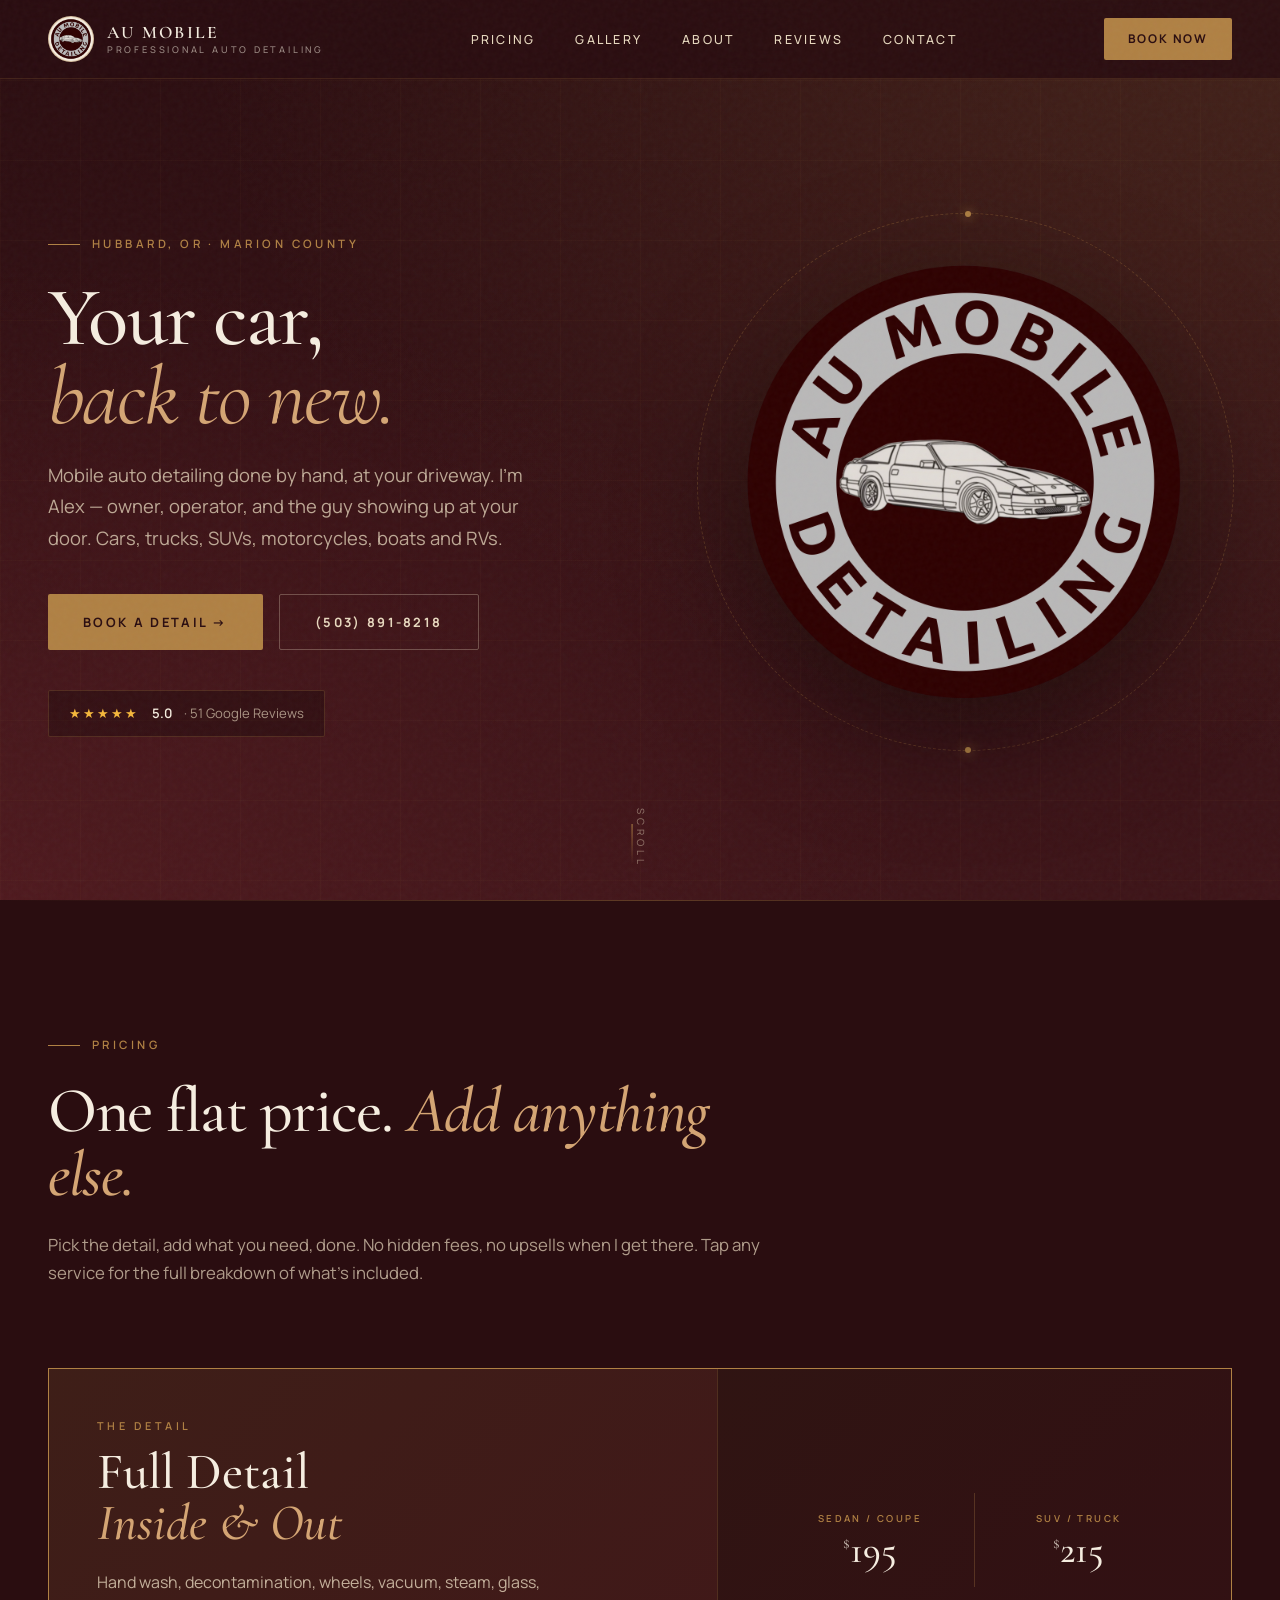
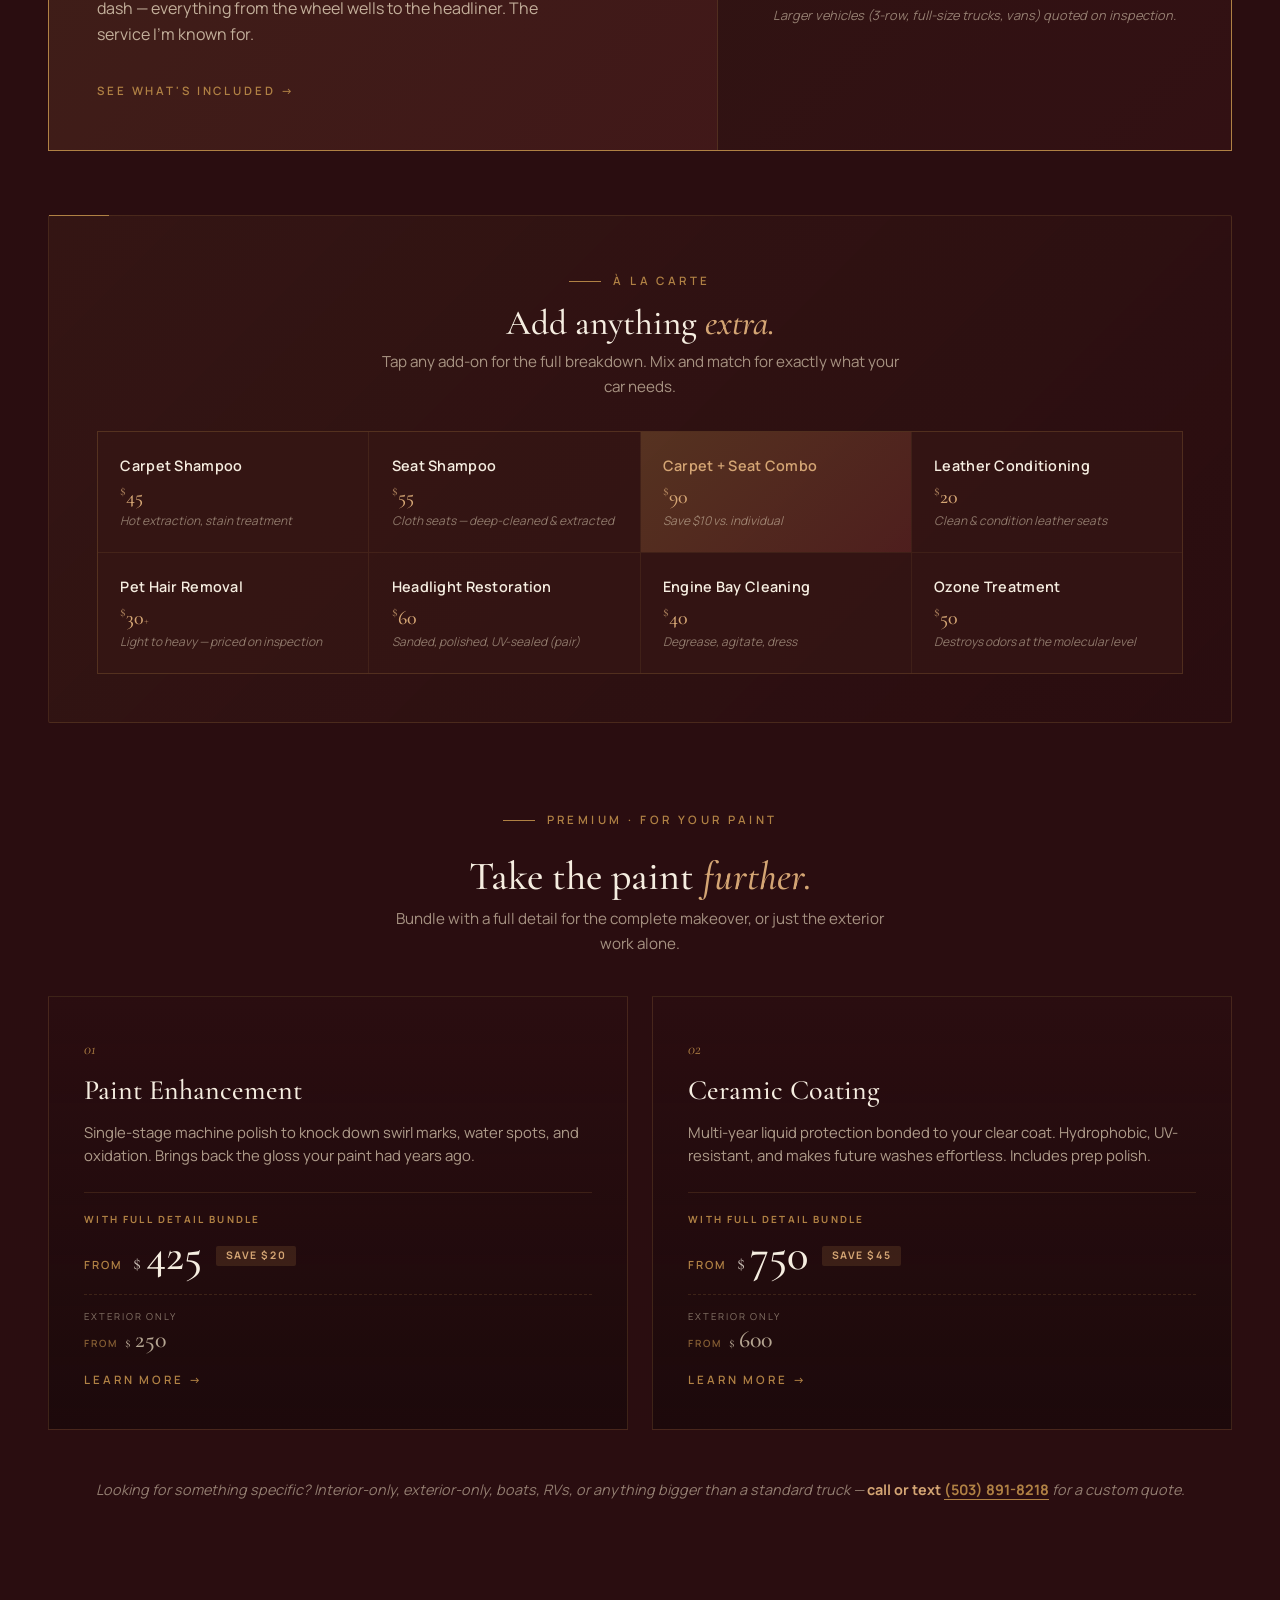
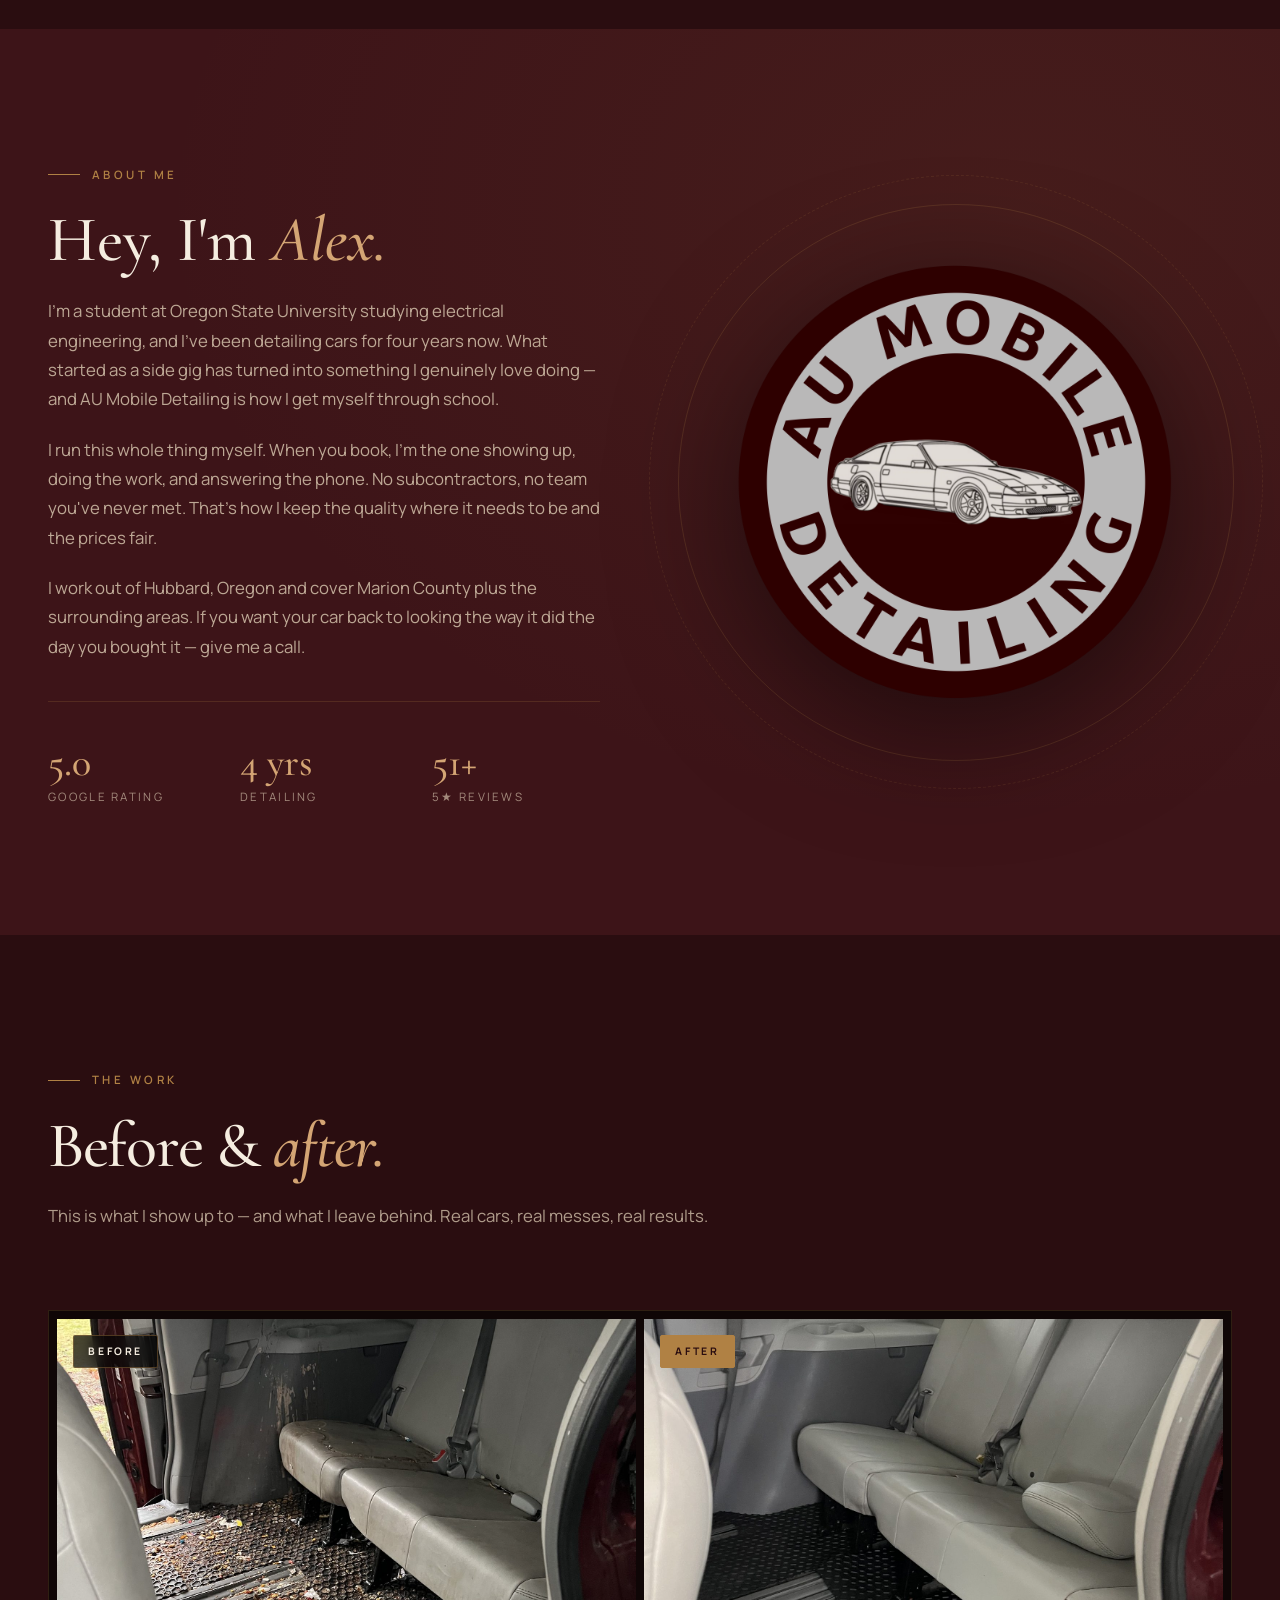
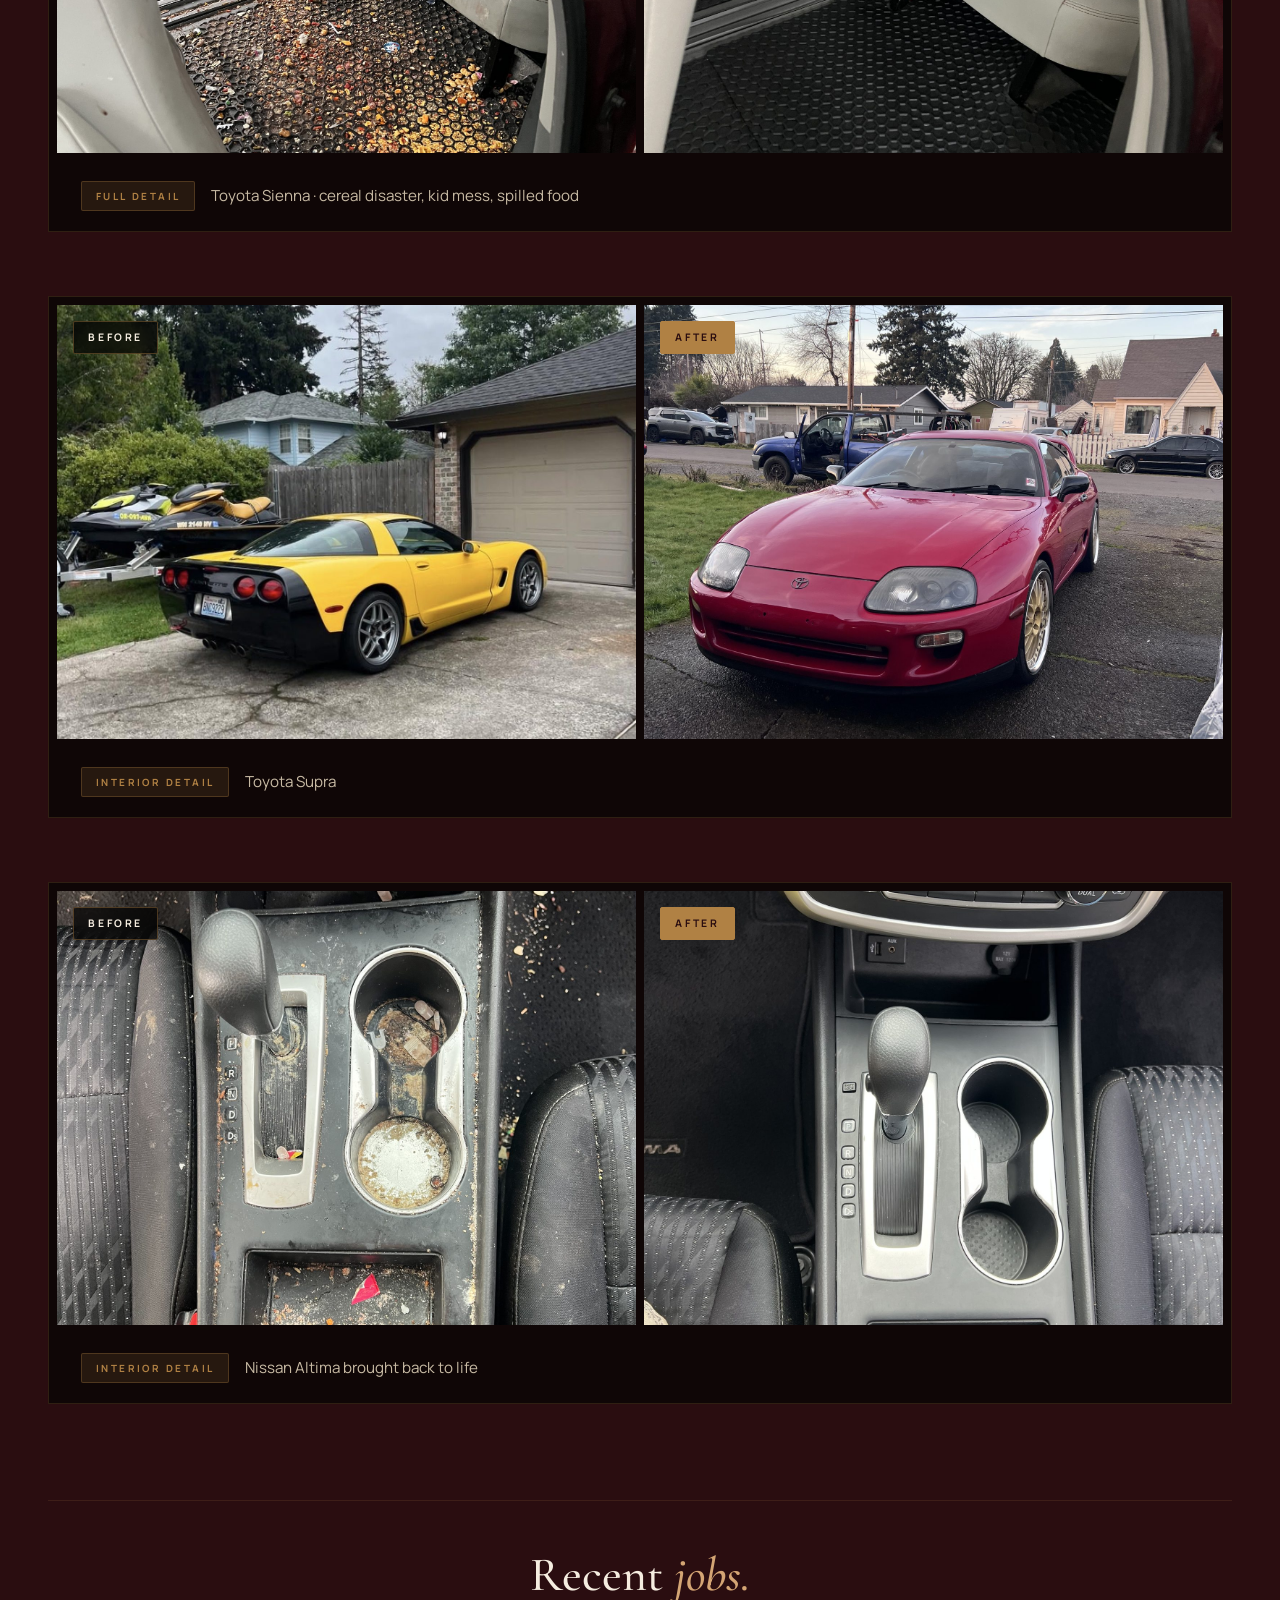
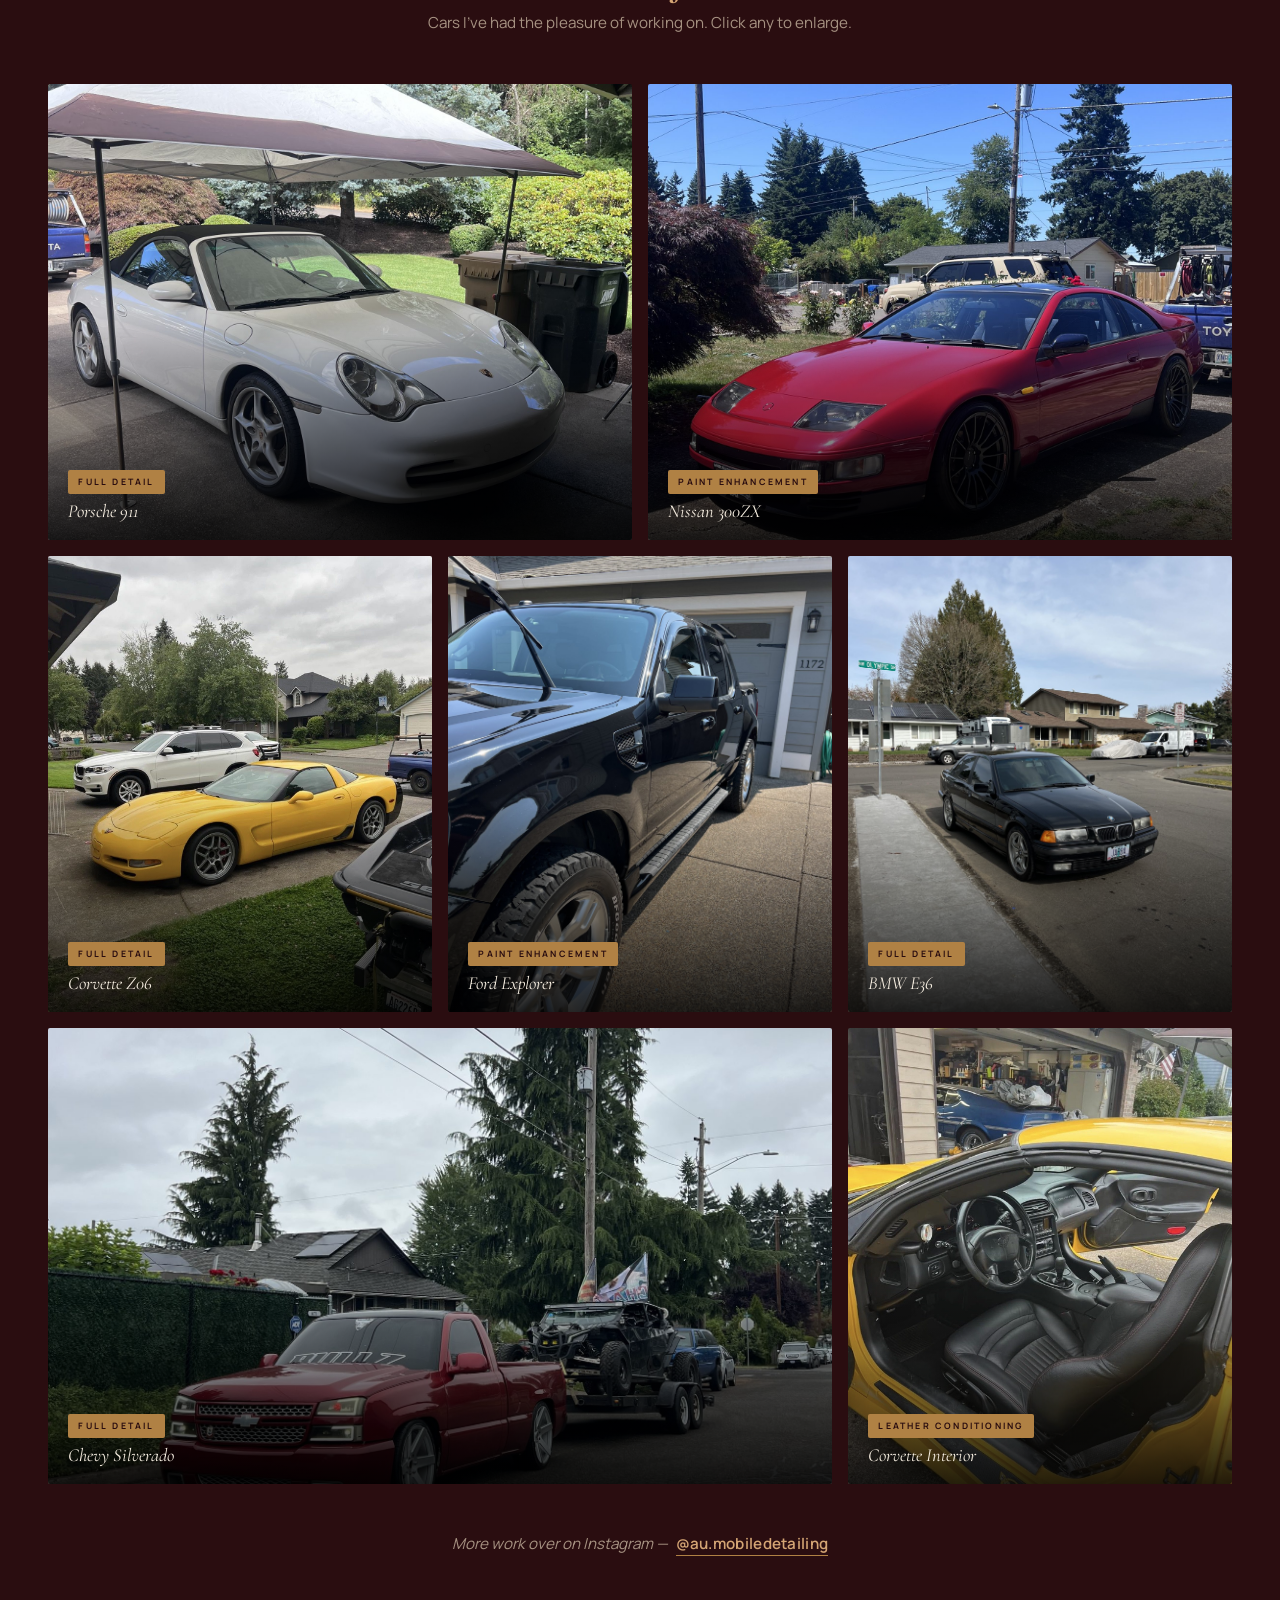
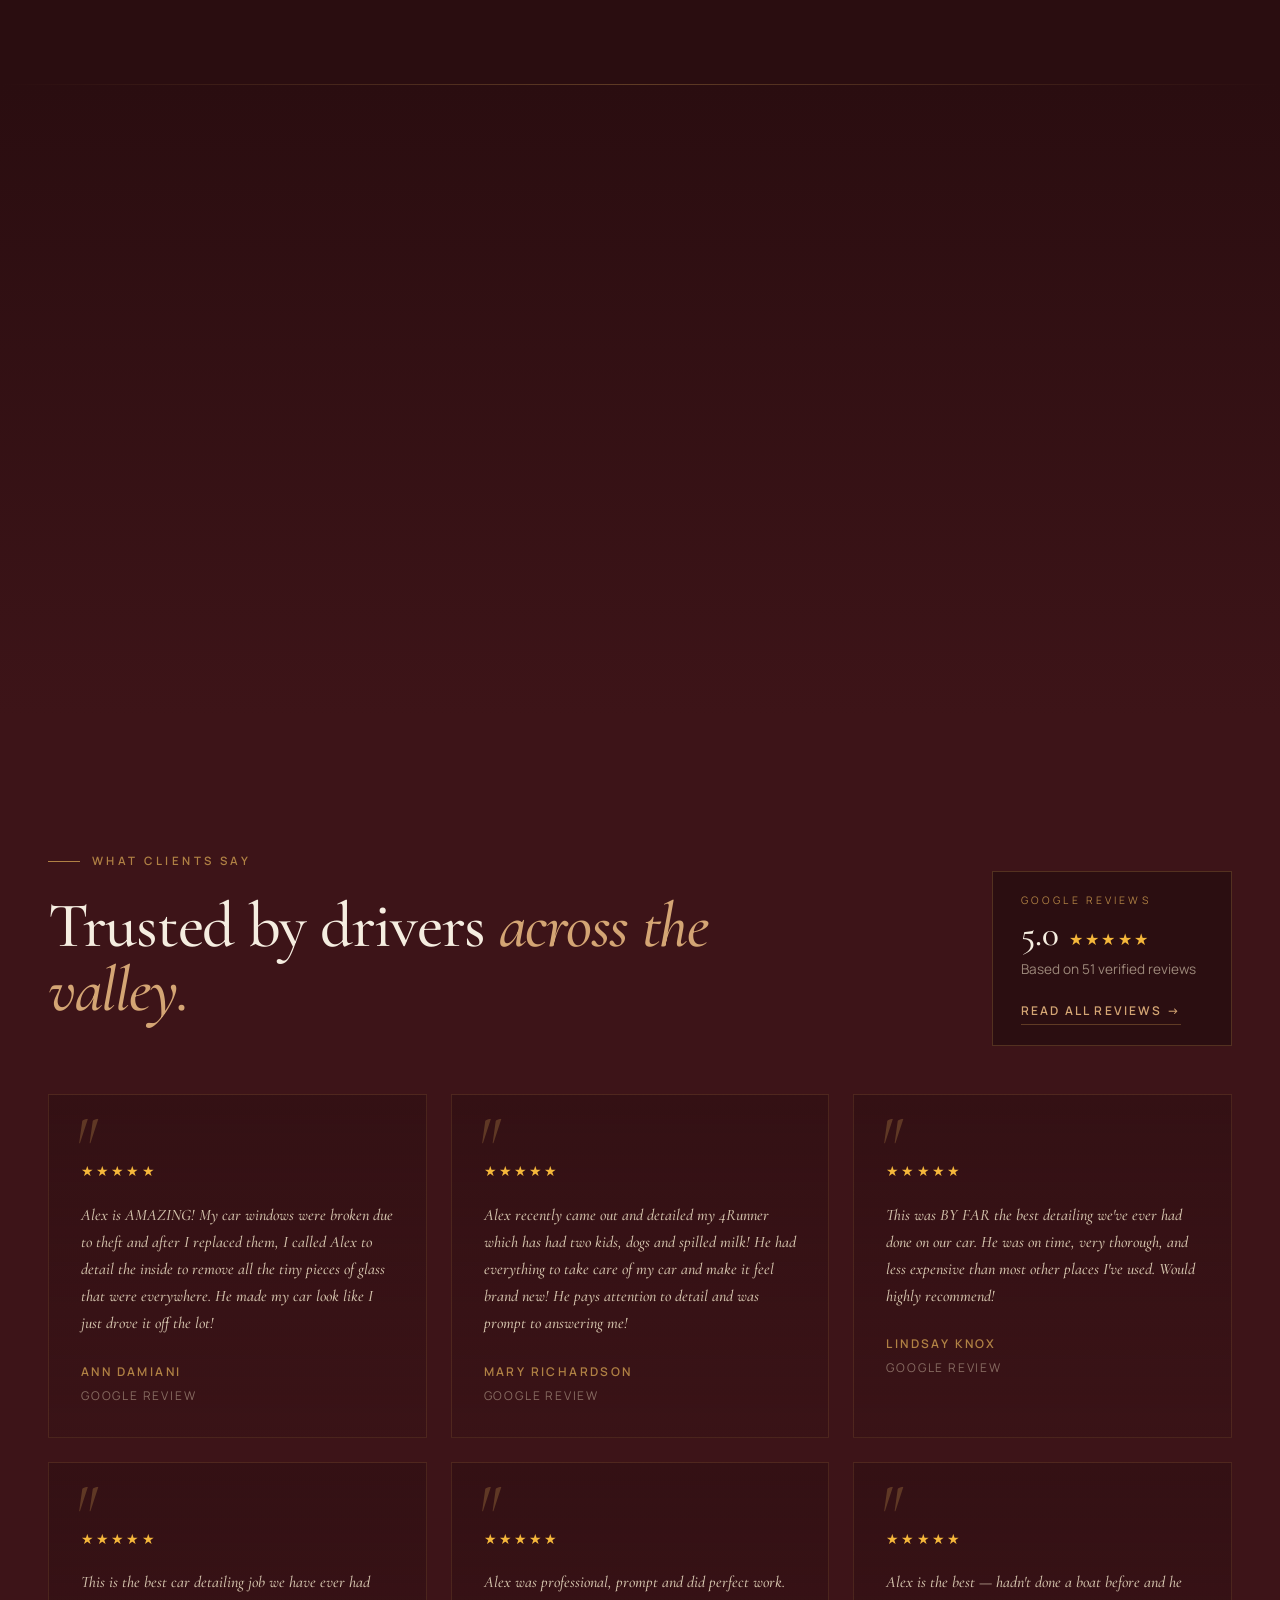
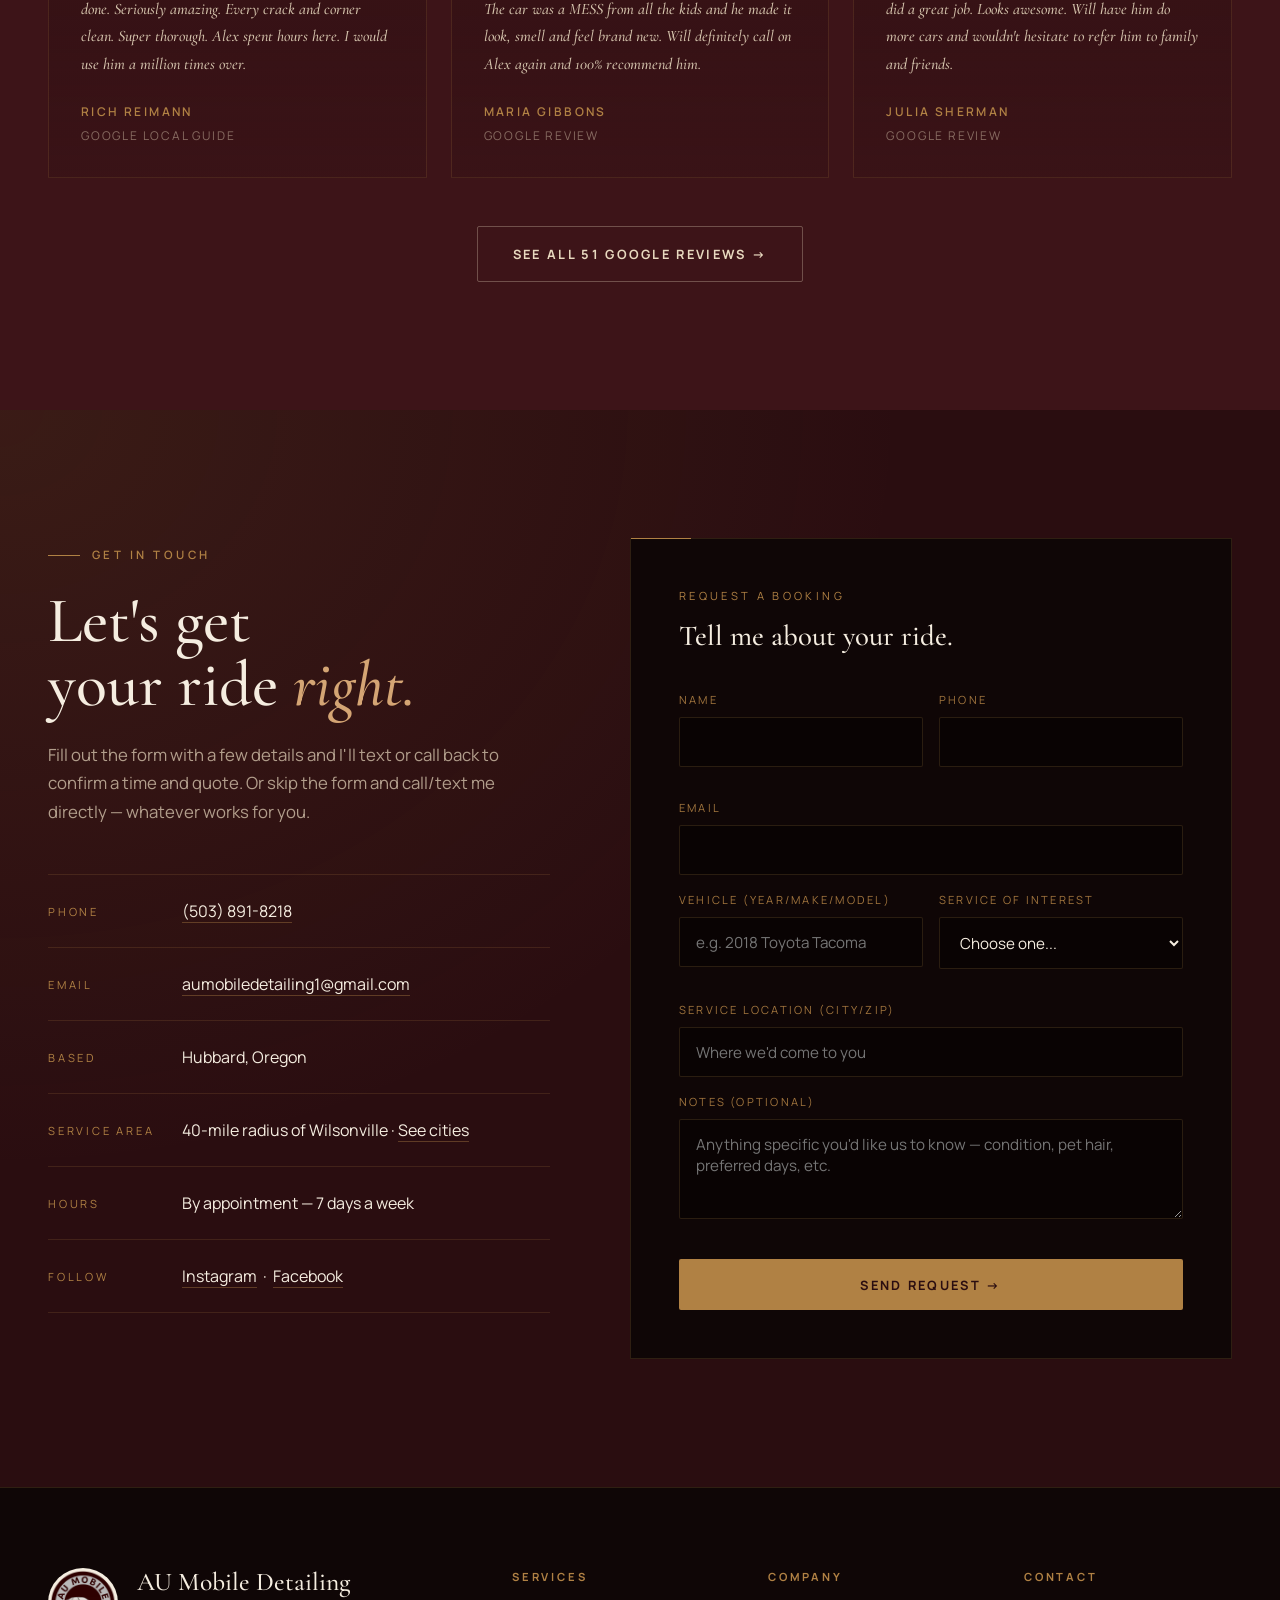
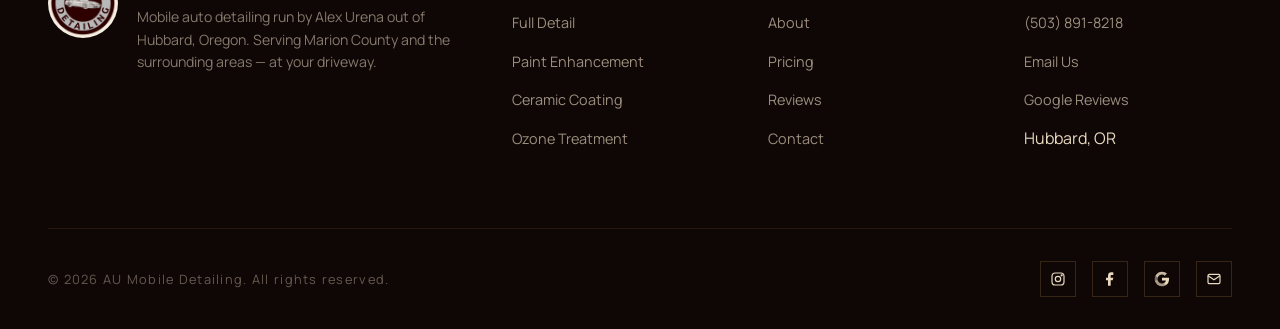
==== commit 73f2f8a3: "Updating Exterior detail for totya supra and displaying two images" ====
--- a/index.html
+++ b/index.html
@@ -1644,7 +1644,7 @@
           <img src="assets/photos/before-minivan-seat.jpeg" alt="Third-row leather seats cleaned and conditioned" loading="lazy">
         </div>
         <div class="ba-caption">
-          <span class="ba-tag">Leather Conditioning</span>
+          <span class="ba-tag">Interior Detail</span>
           Nissan Altima brought back to life
         </div>
       </div>
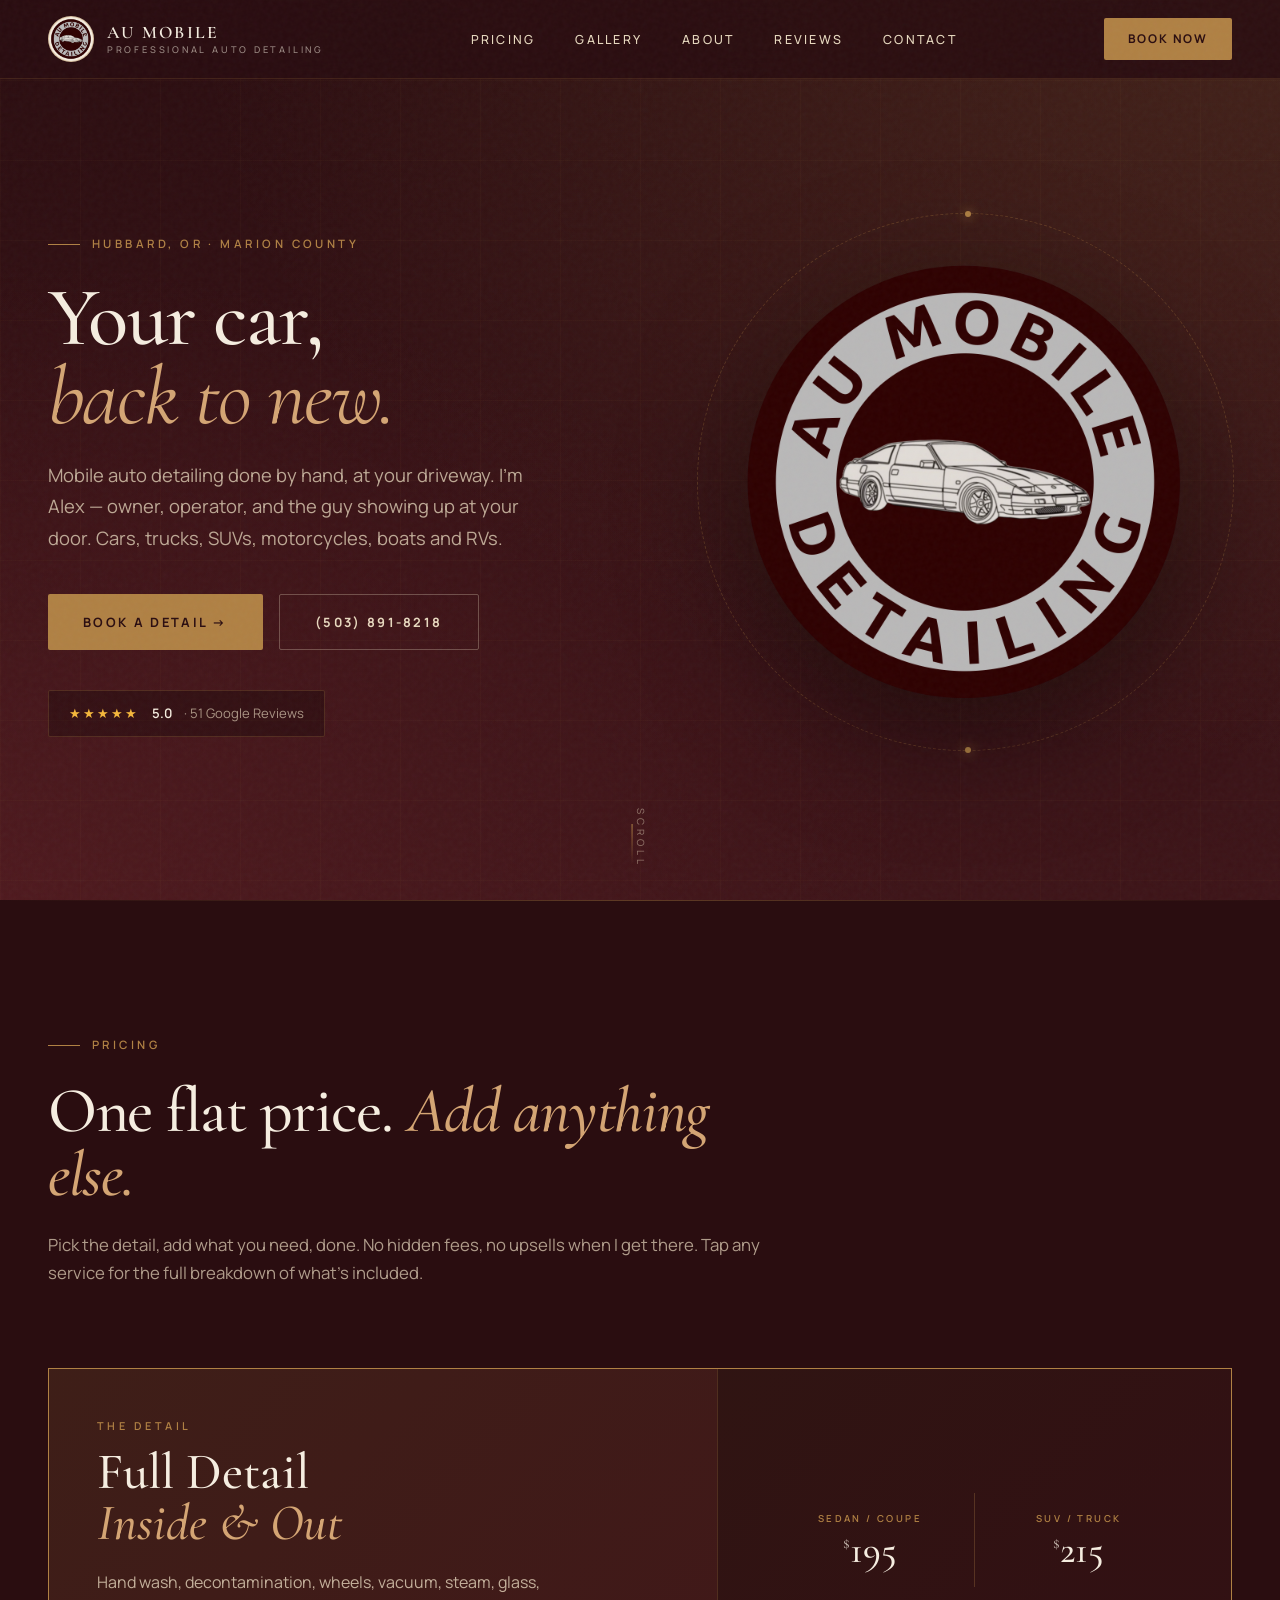
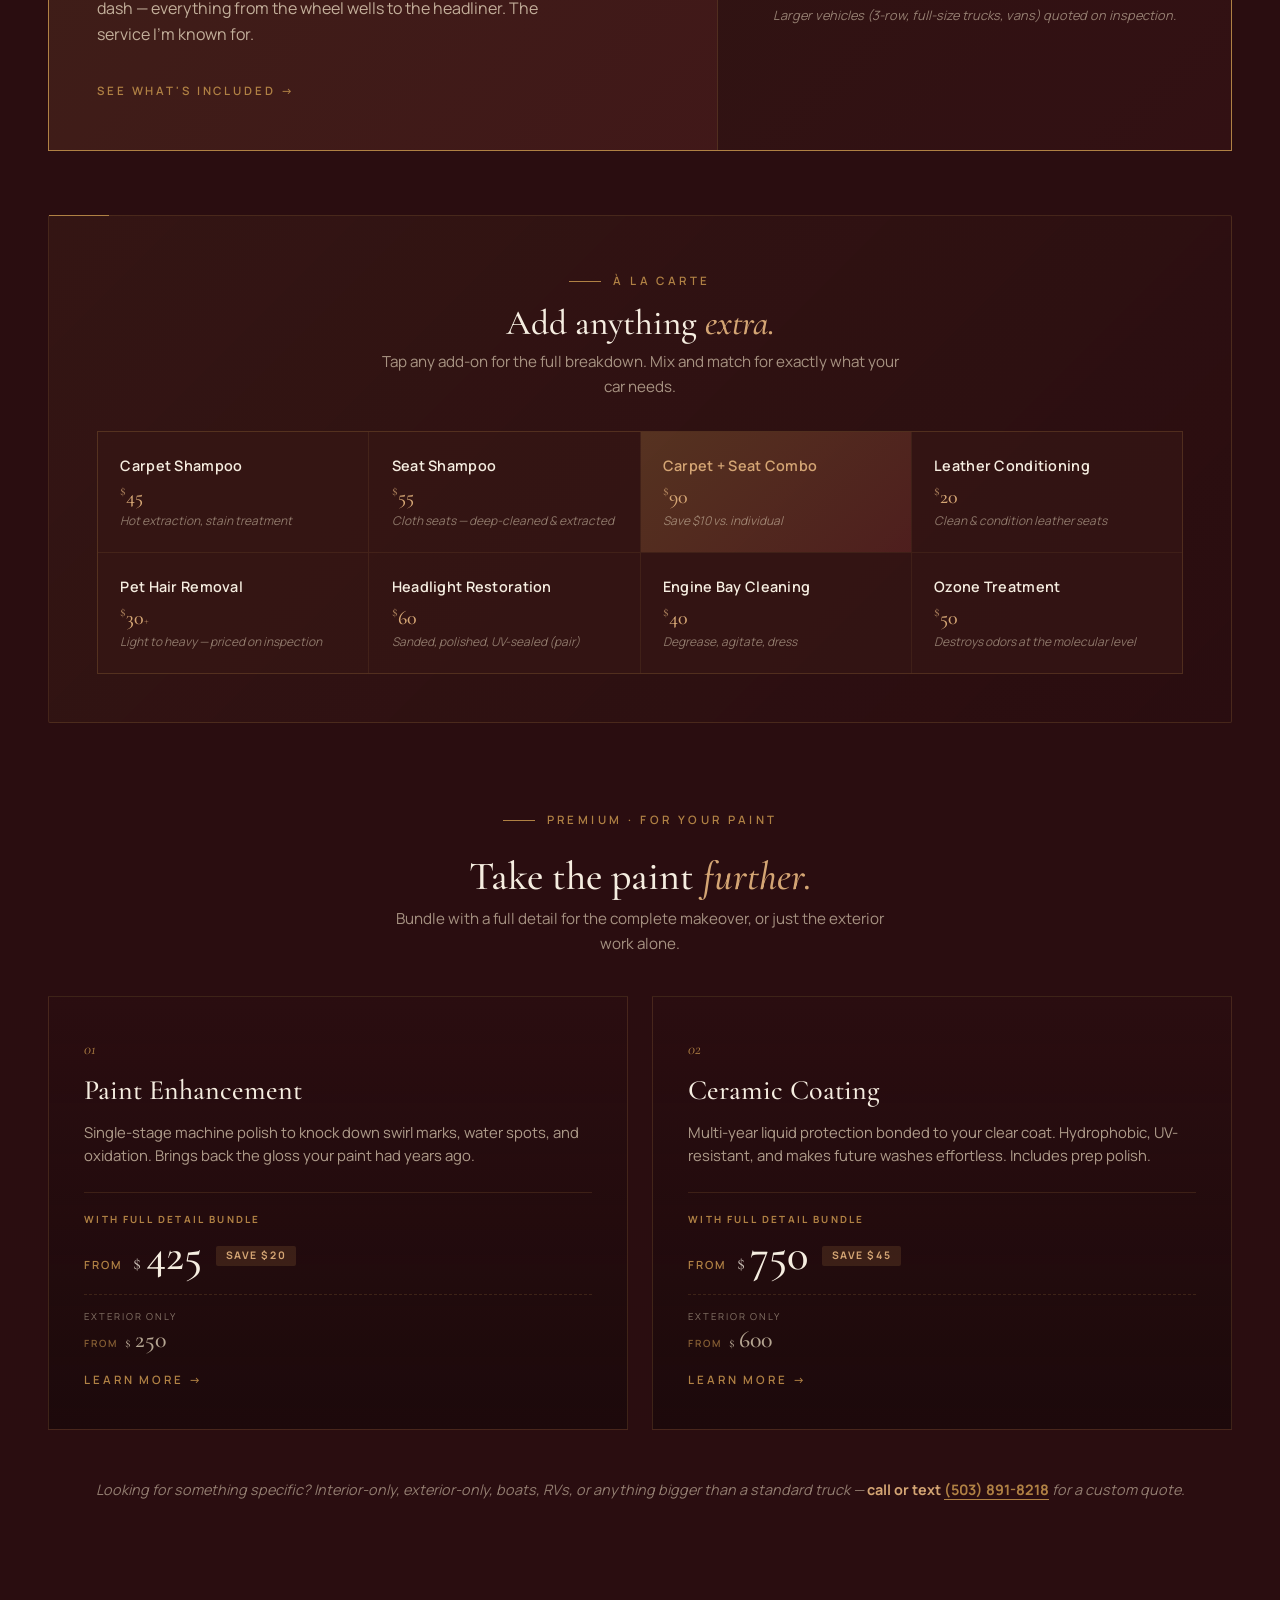
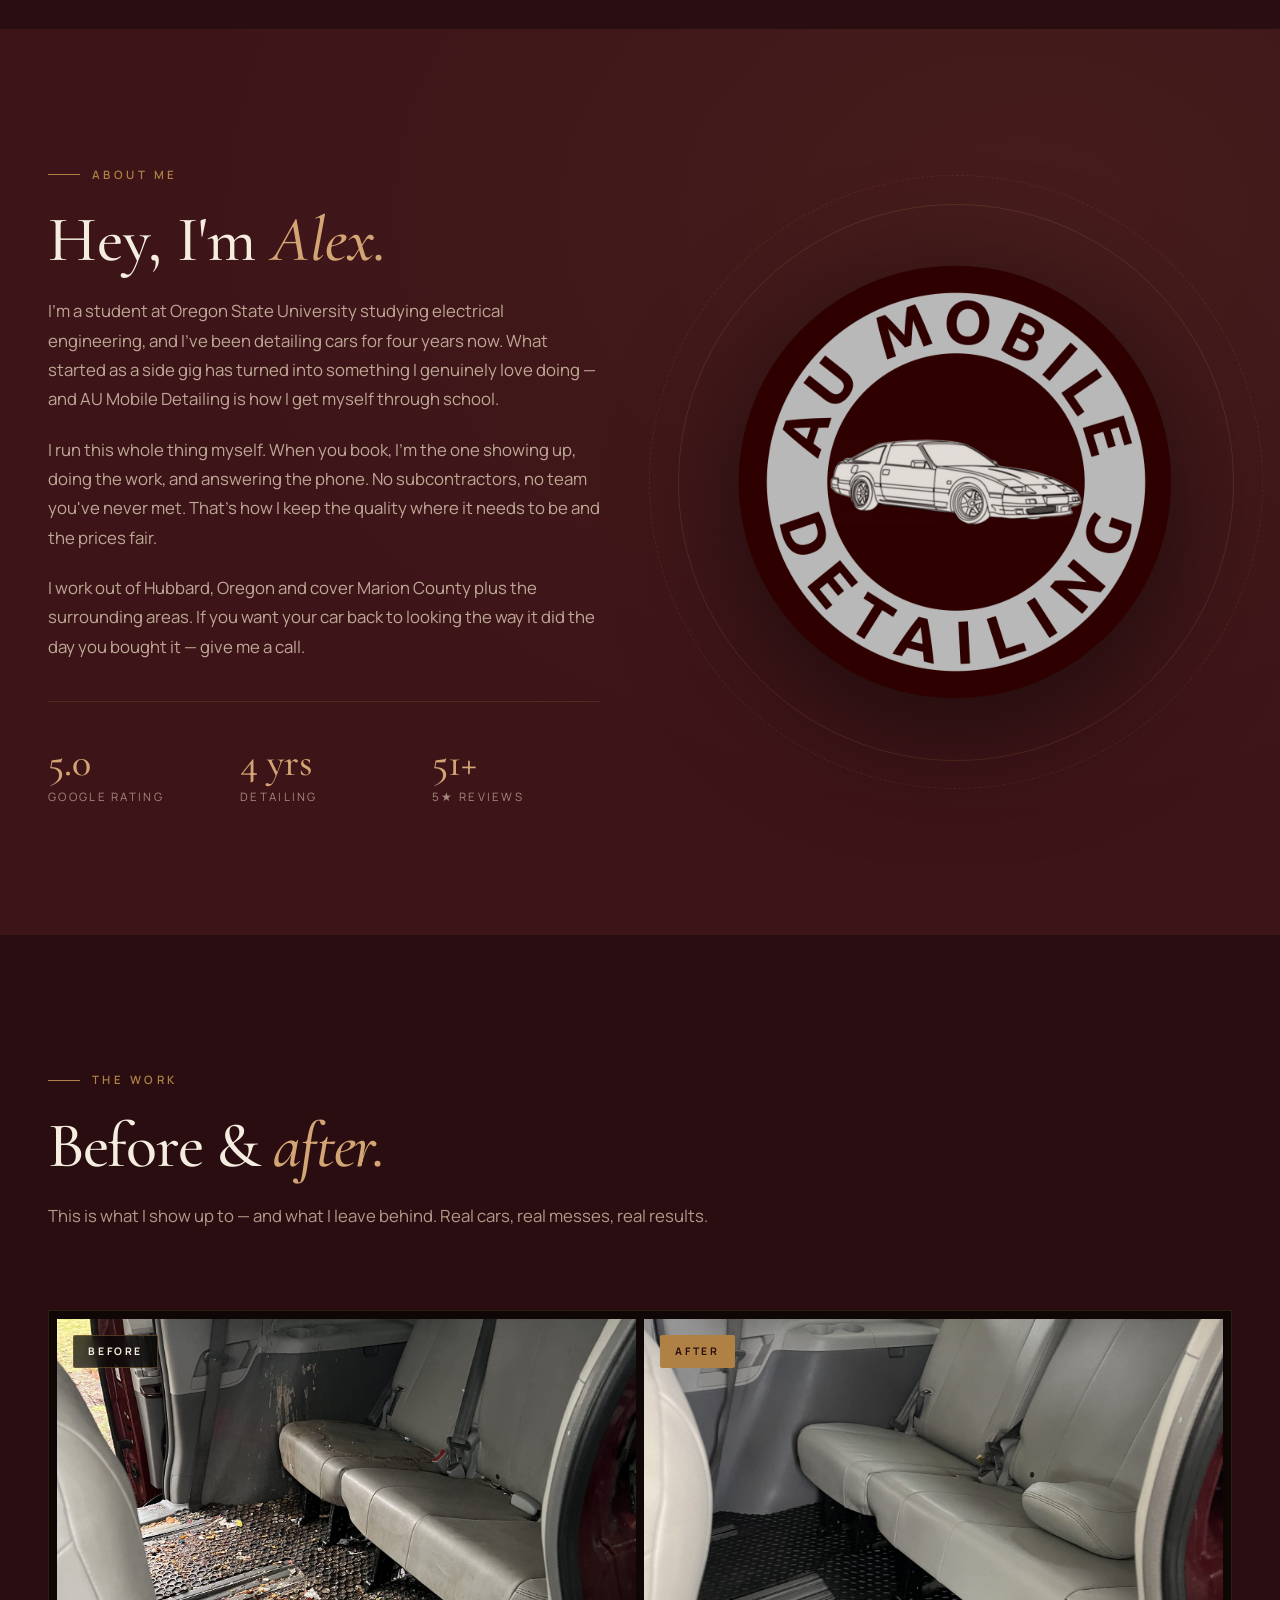
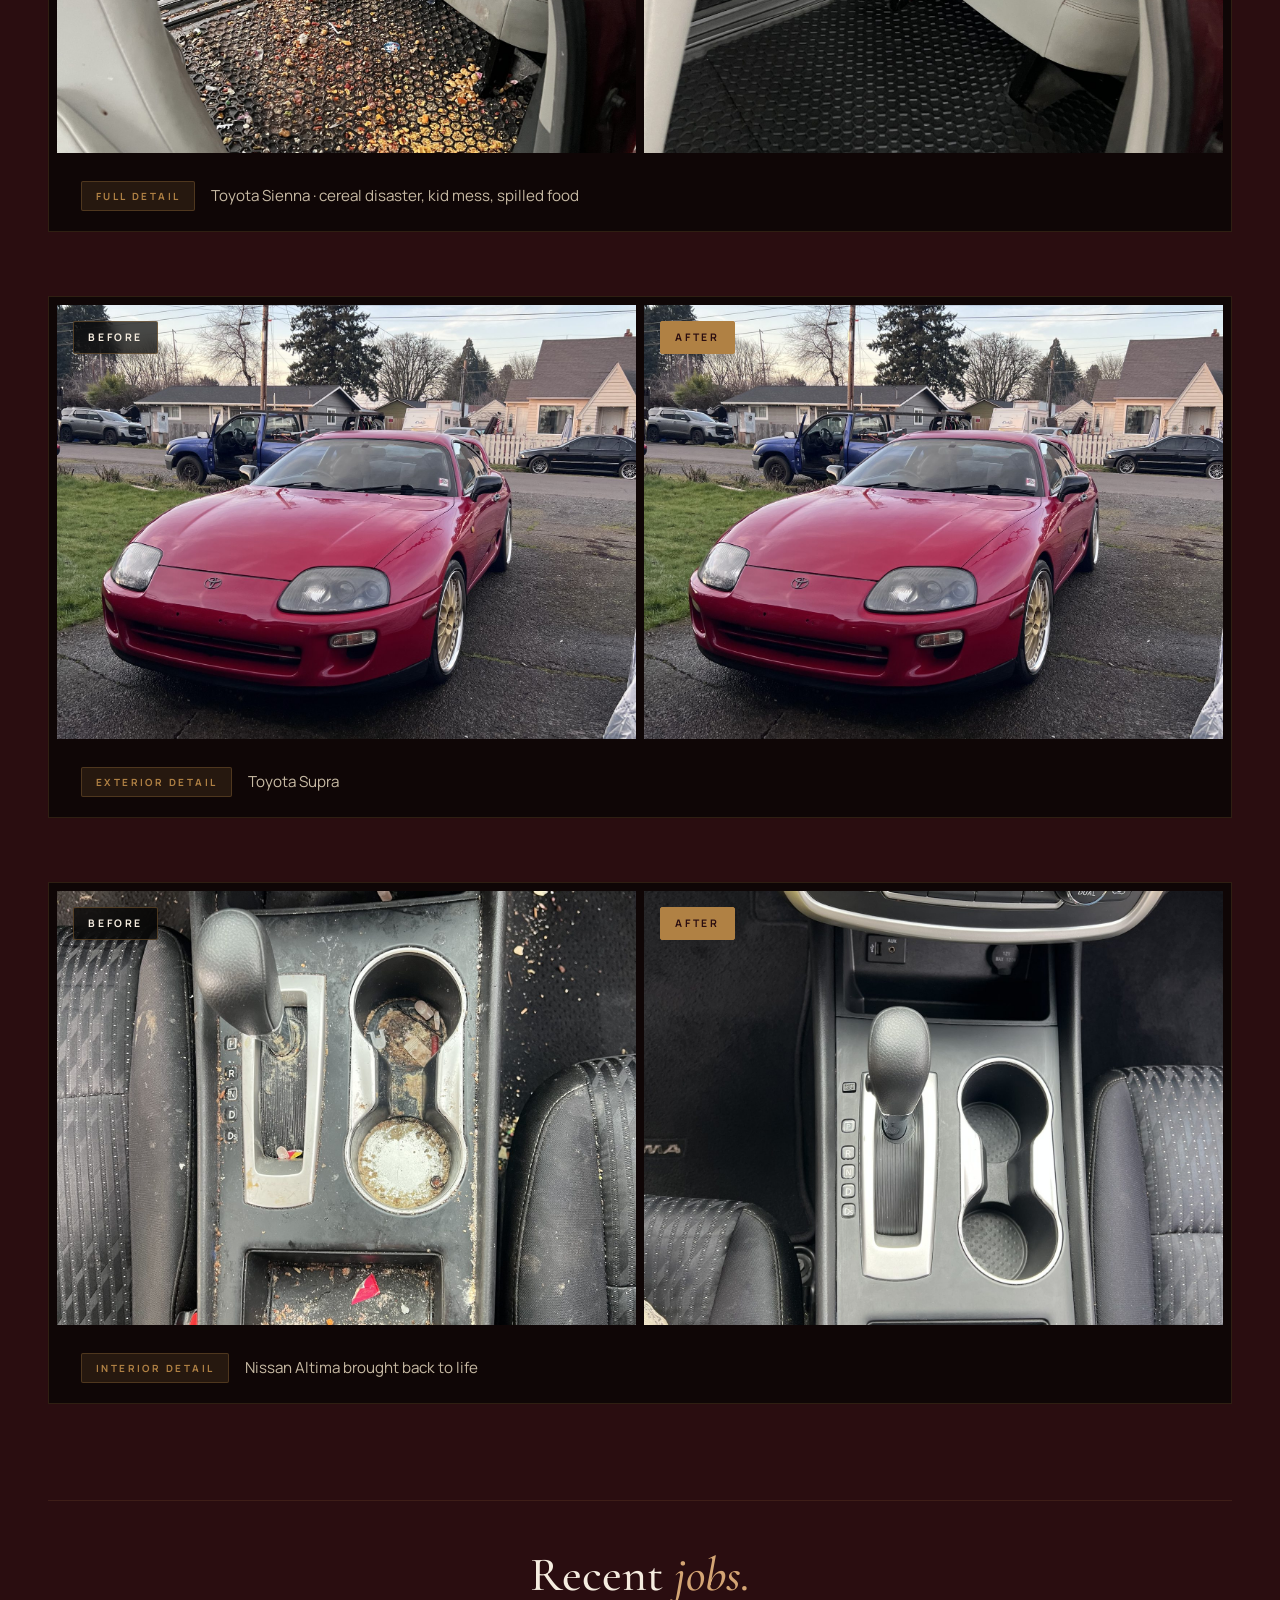
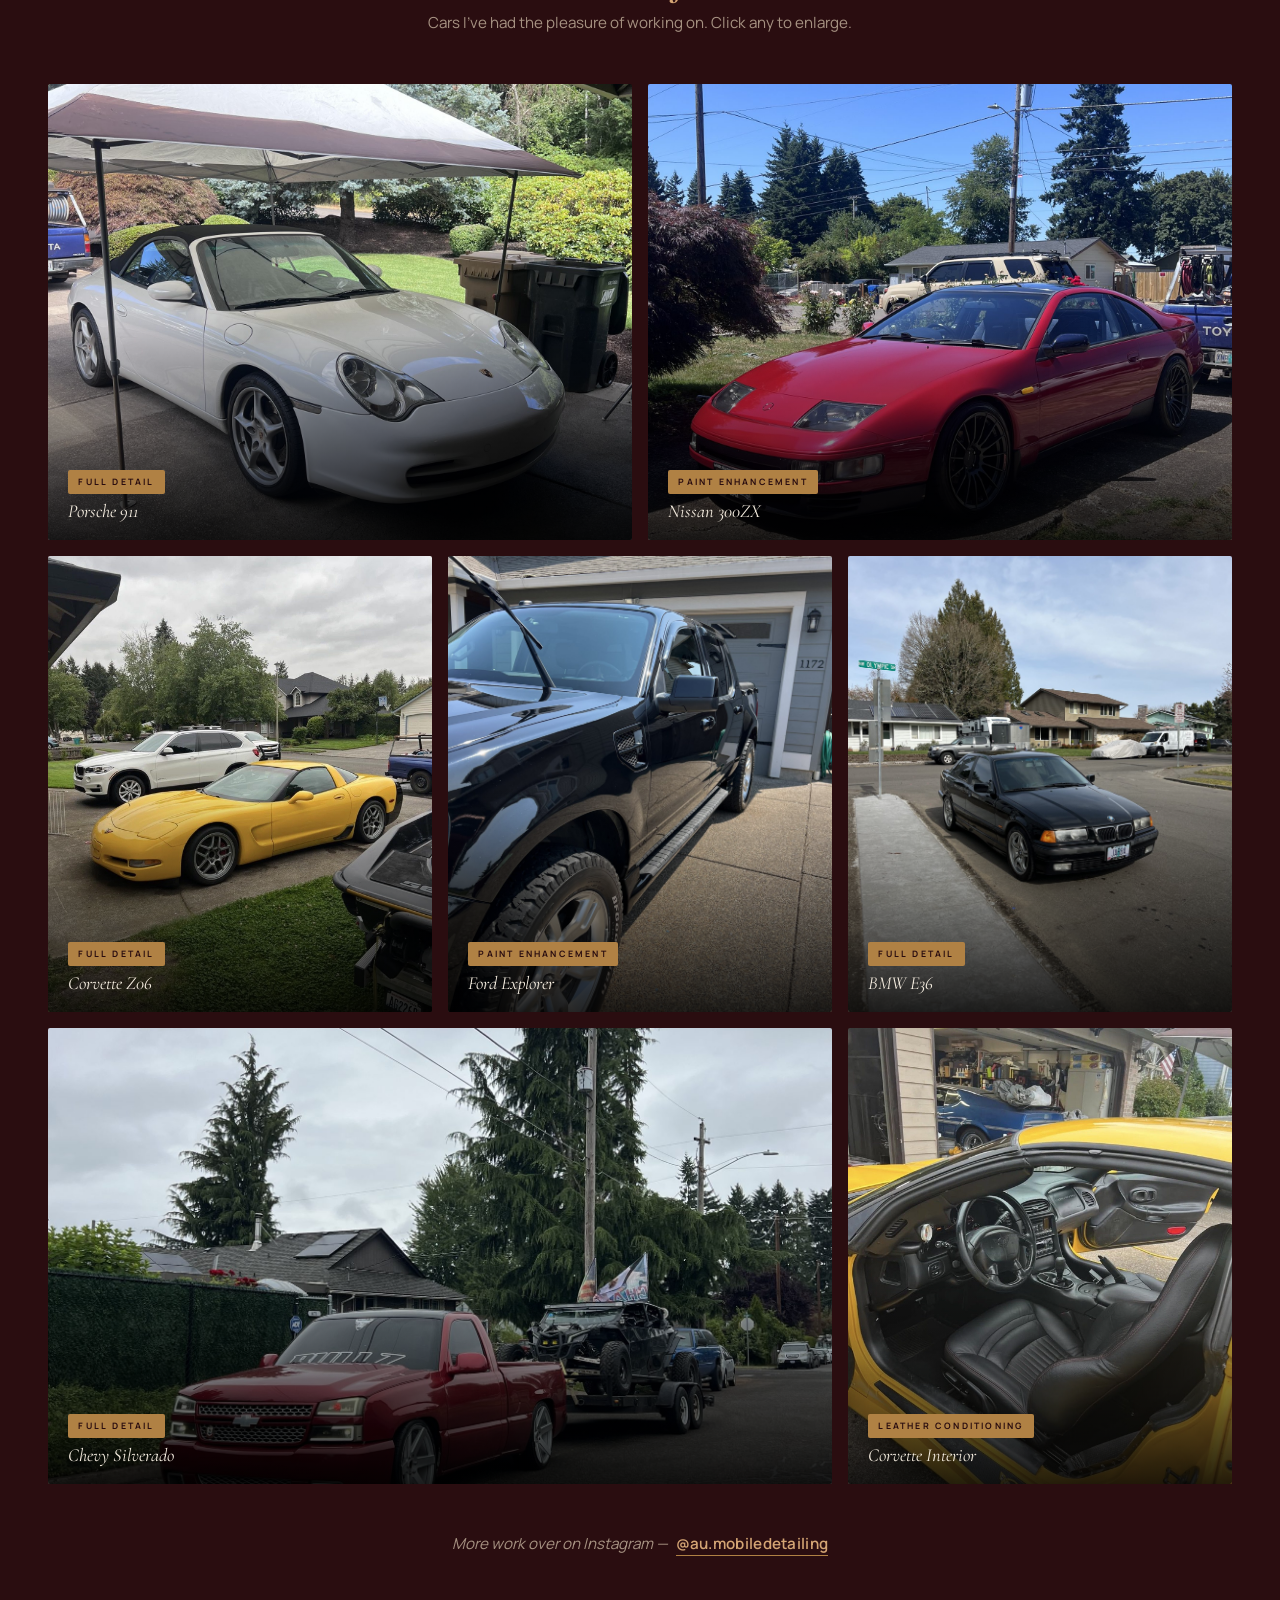
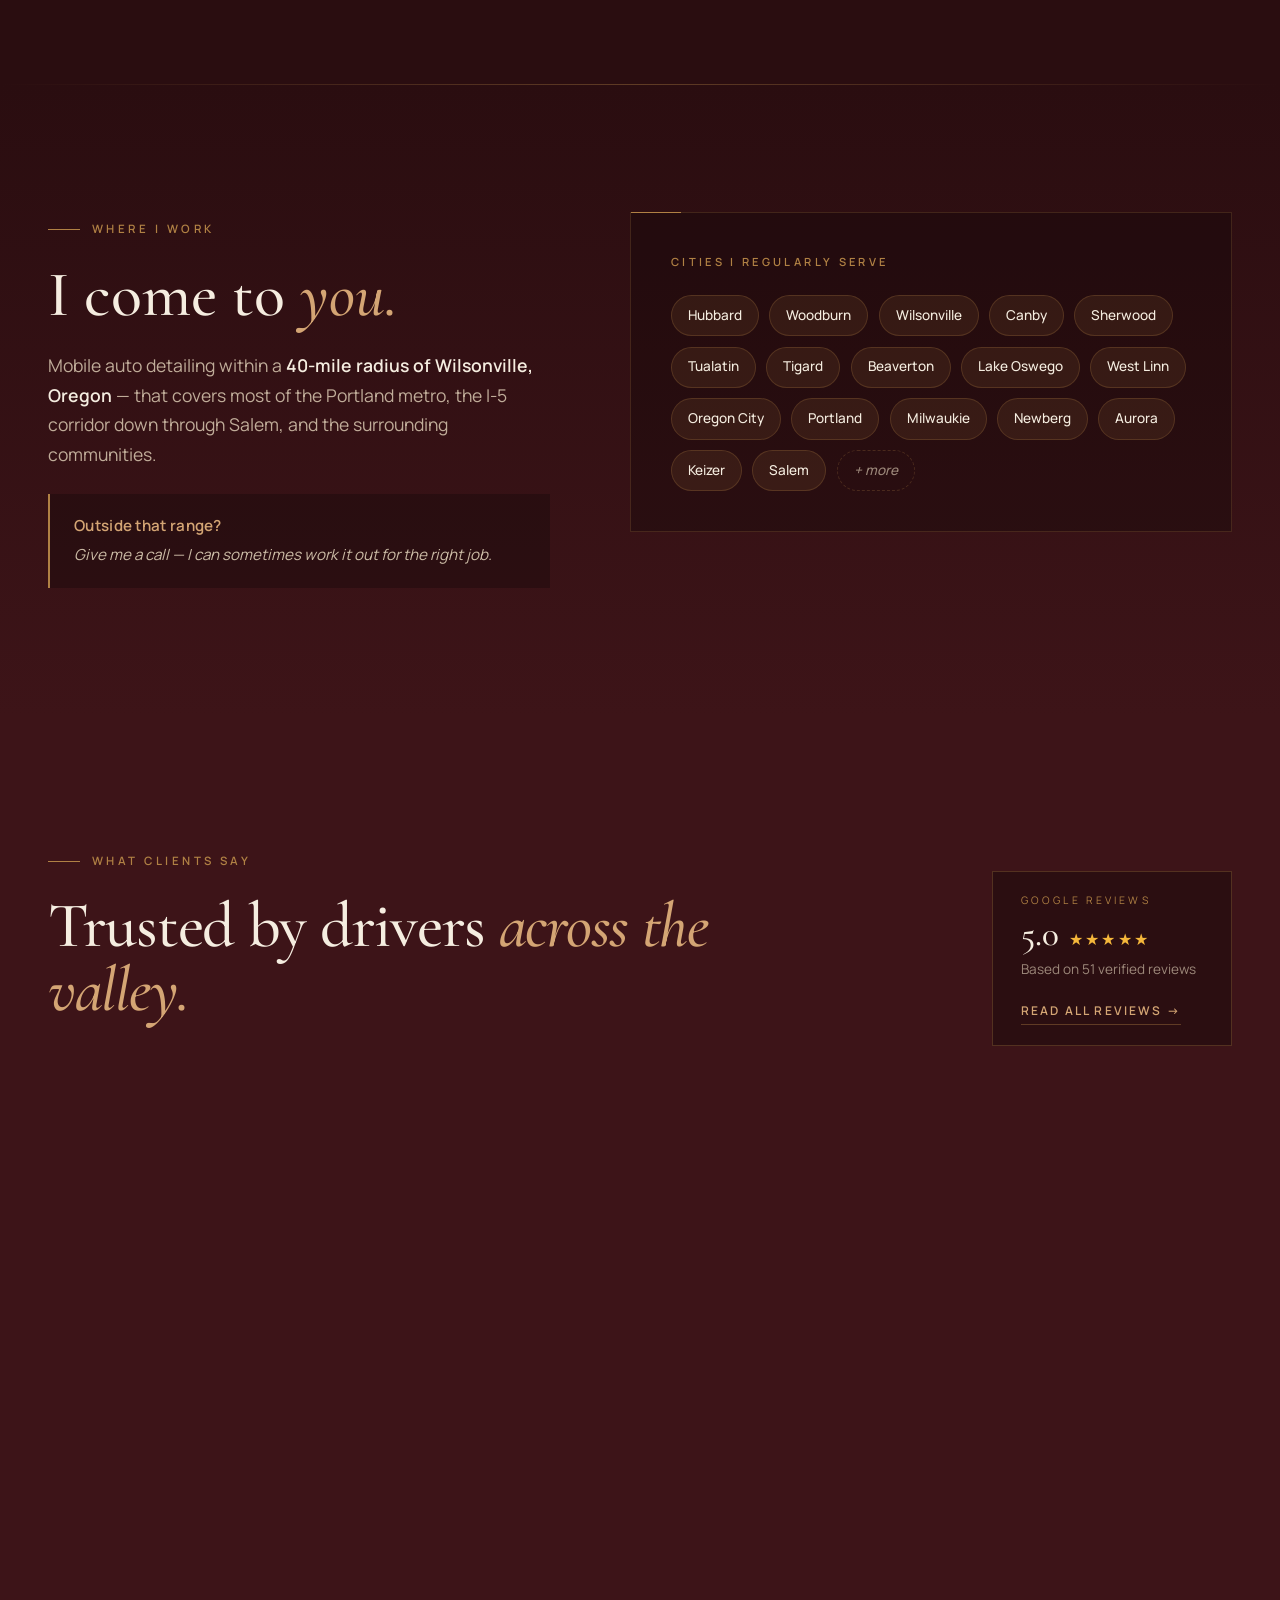
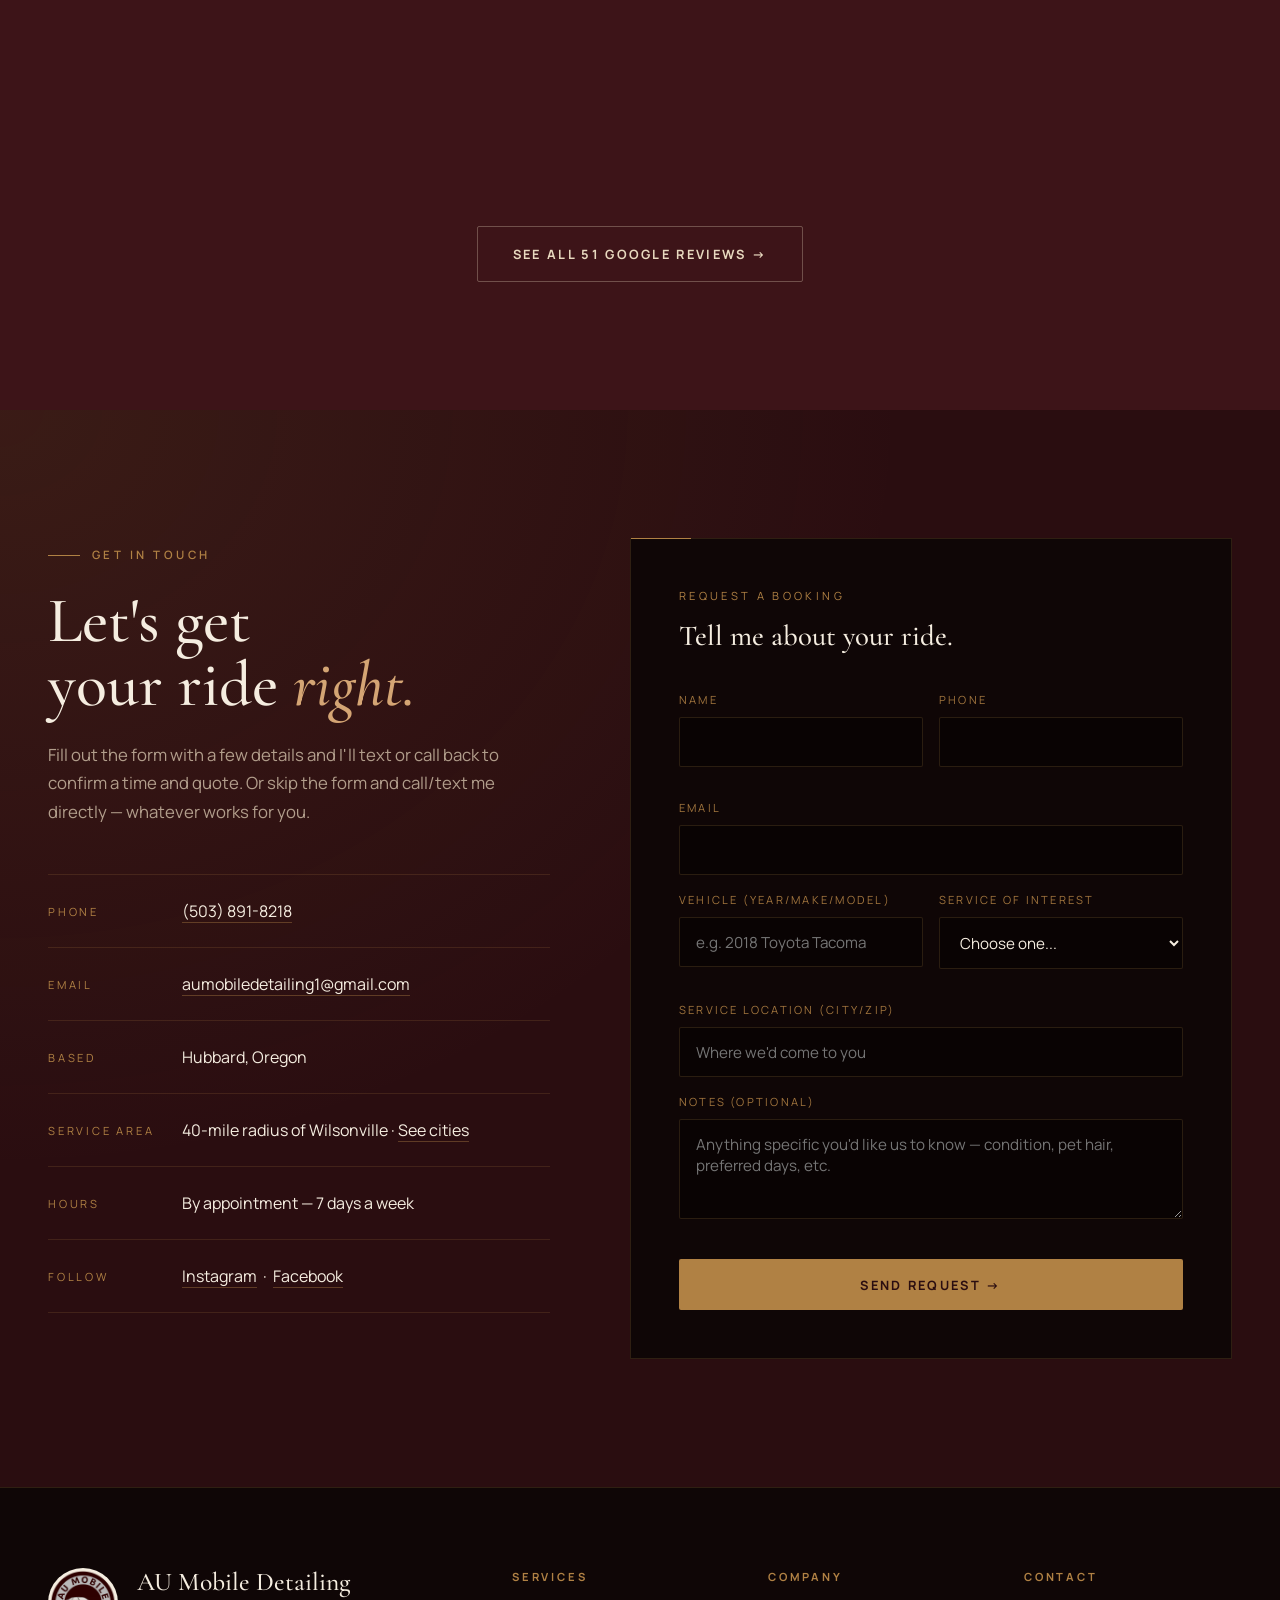
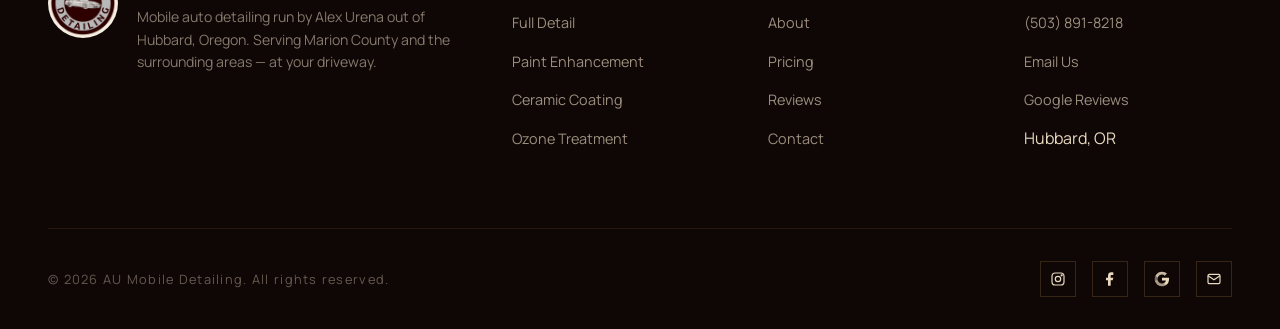
==== commit bfea5764: "Syncing previous changes" ====
--- a/index.html
+++ b/index.html
@@ -1622,14 +1622,14 @@
       <div class="ba-pair">
         <div class="ba-side ba-before">
           <span class="ba-label">Before</span>
-          <img src="assets/photos/before-nissan-console.jpeg" alt="Nissan center console caked in food debris" loading="lazy">
+          <img src="assets/photos/after-nissan-console.jpeg" alt="Toyota Supra" loading="lazy">
         </div>
         <div class="ba-side ba-after">
           <span class="ba-label">After</span>
           <img src="assets/photos/after-nissan-console.jpeg" alt="Same center console cleaned spotless" loading="lazy">
         </div>
         <div class="ba-caption">
-          <span class="ba-tag">Interior Detail</span>
+          <span class="ba-tag">Exterior Detail</span>
           Toyota Supra
         </div>
       </div>
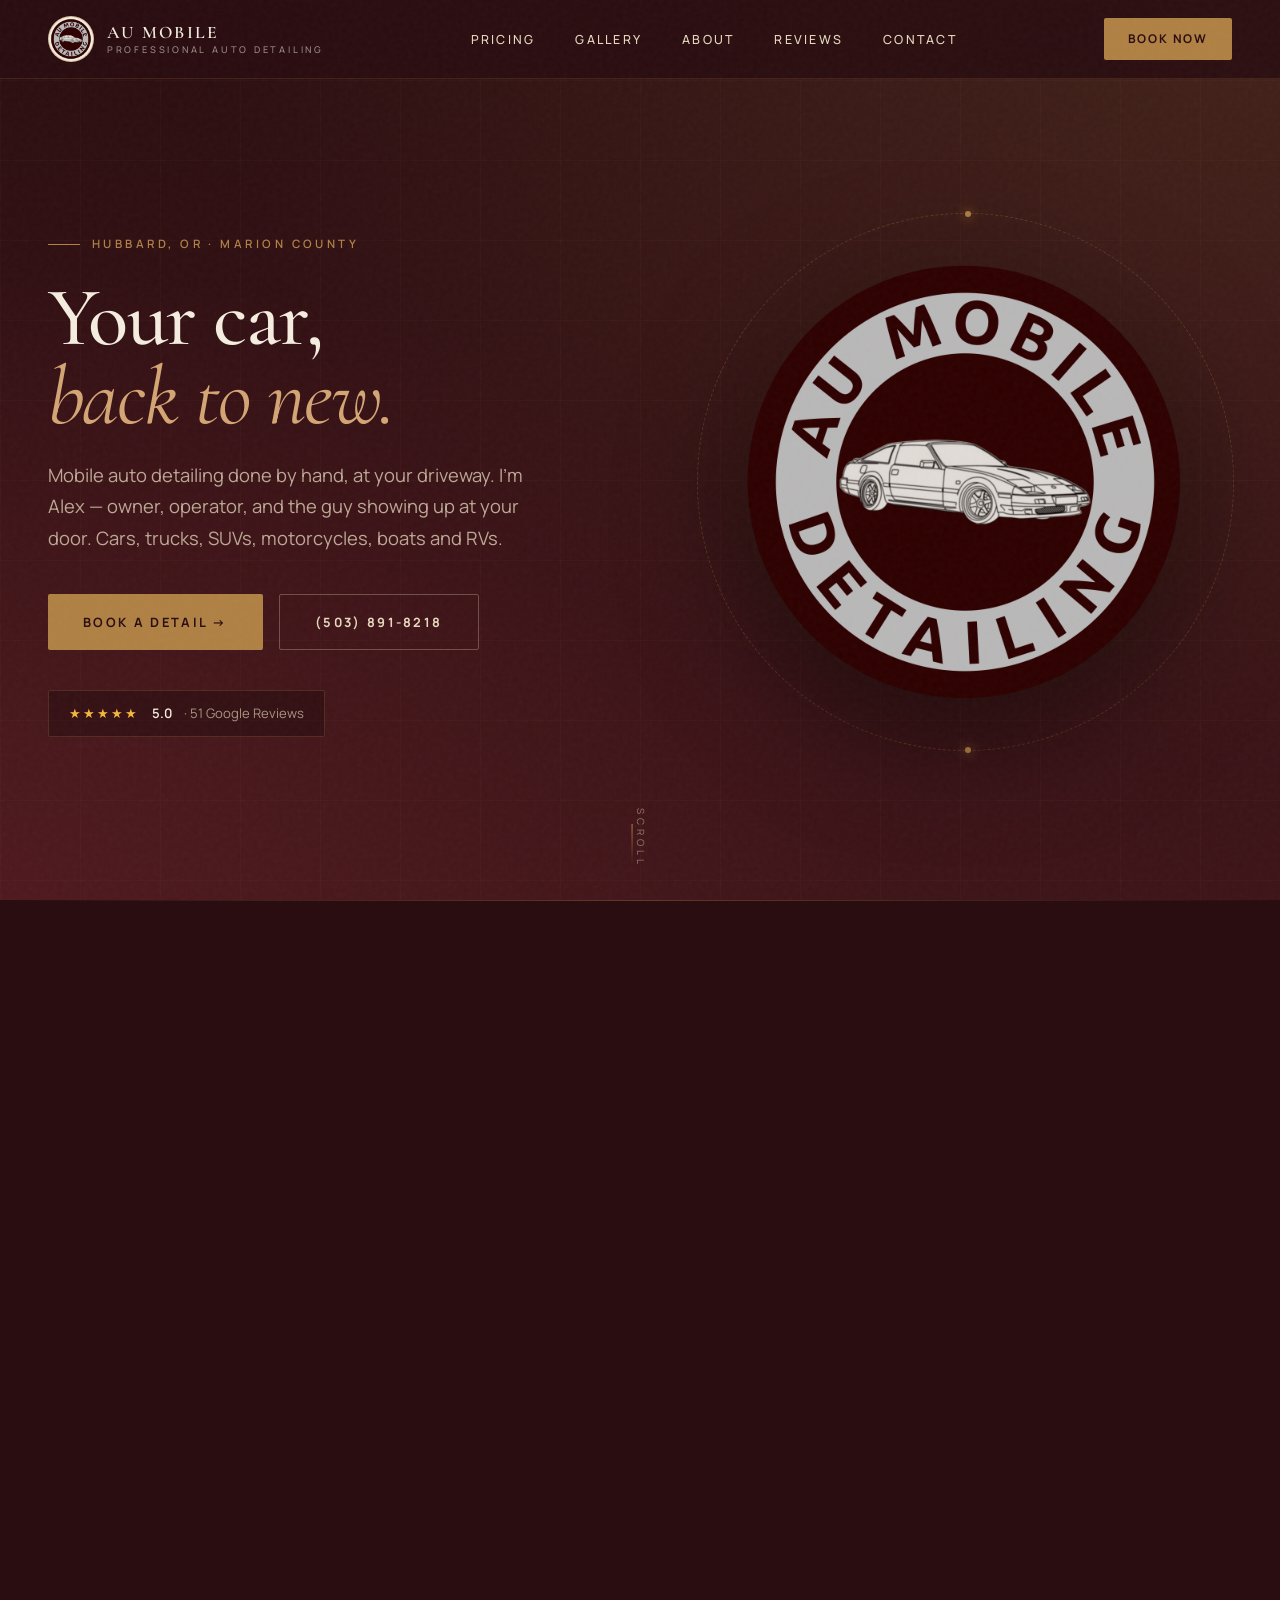
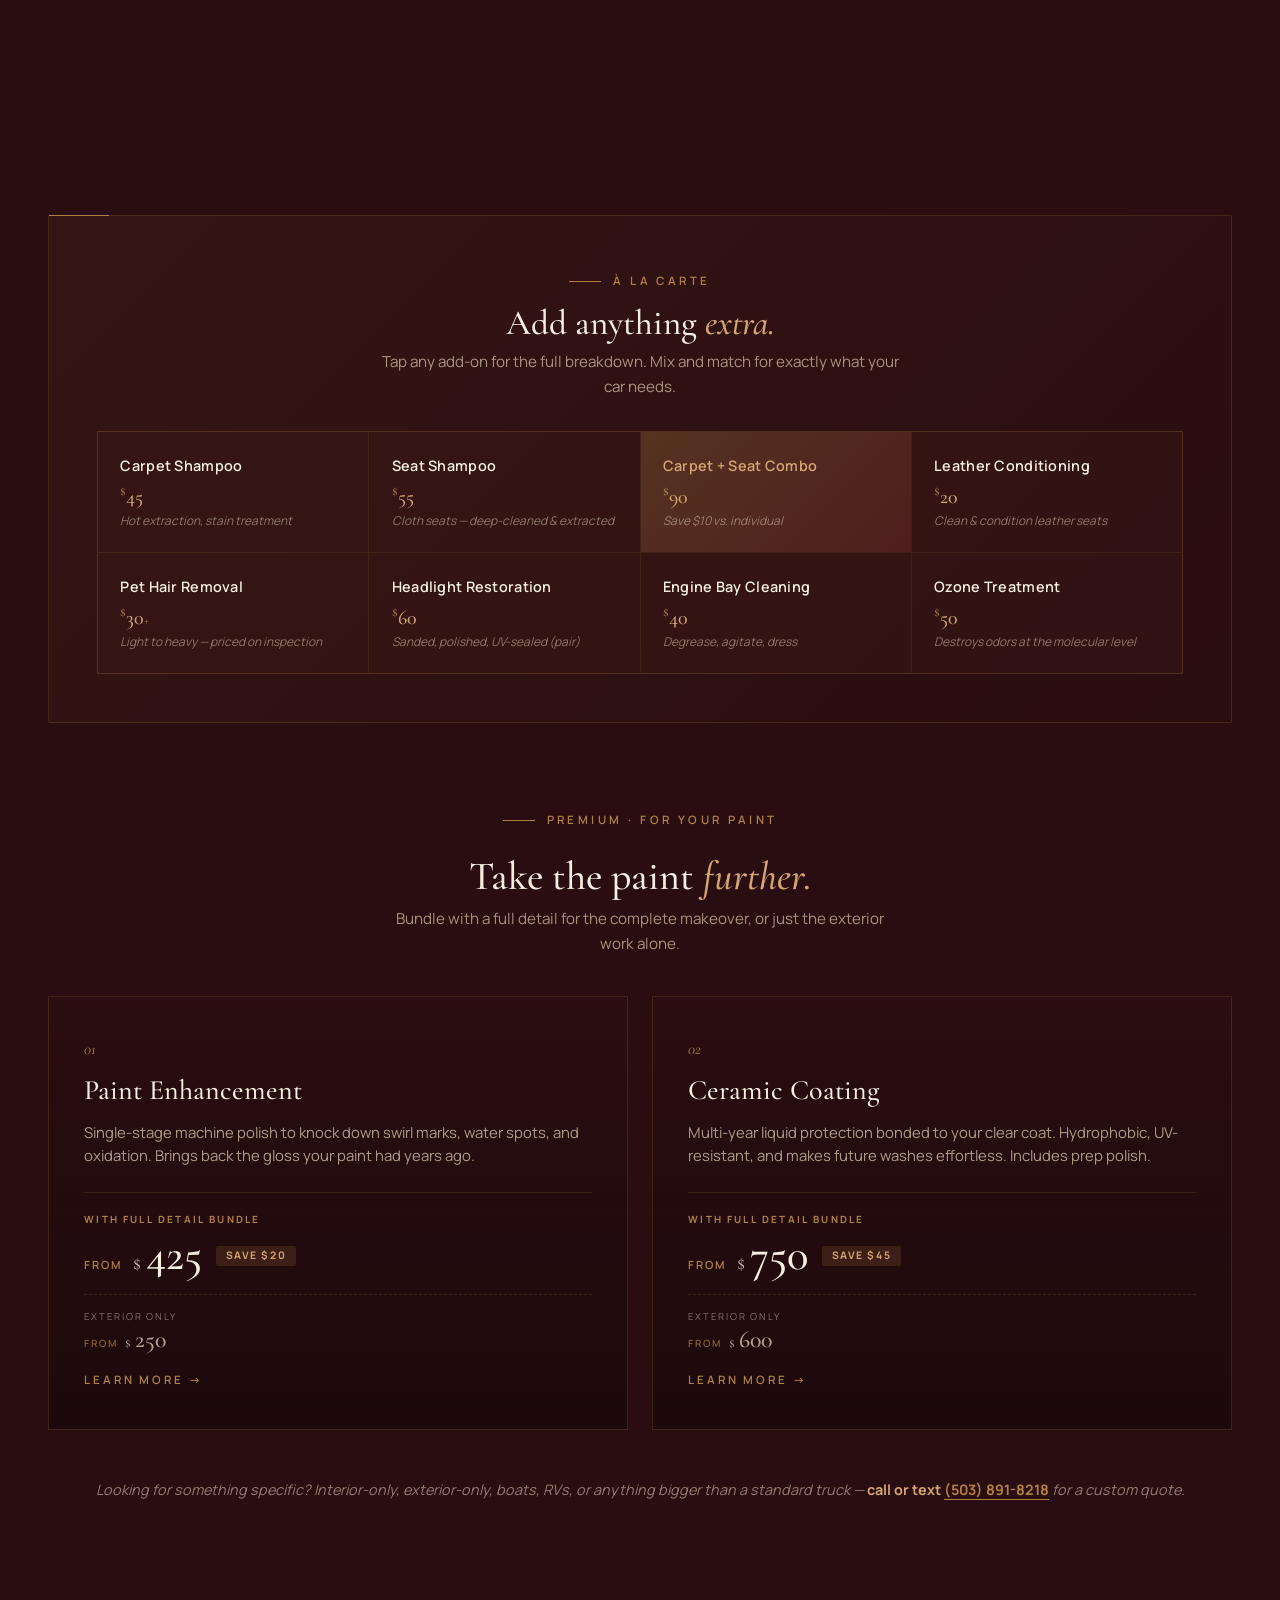
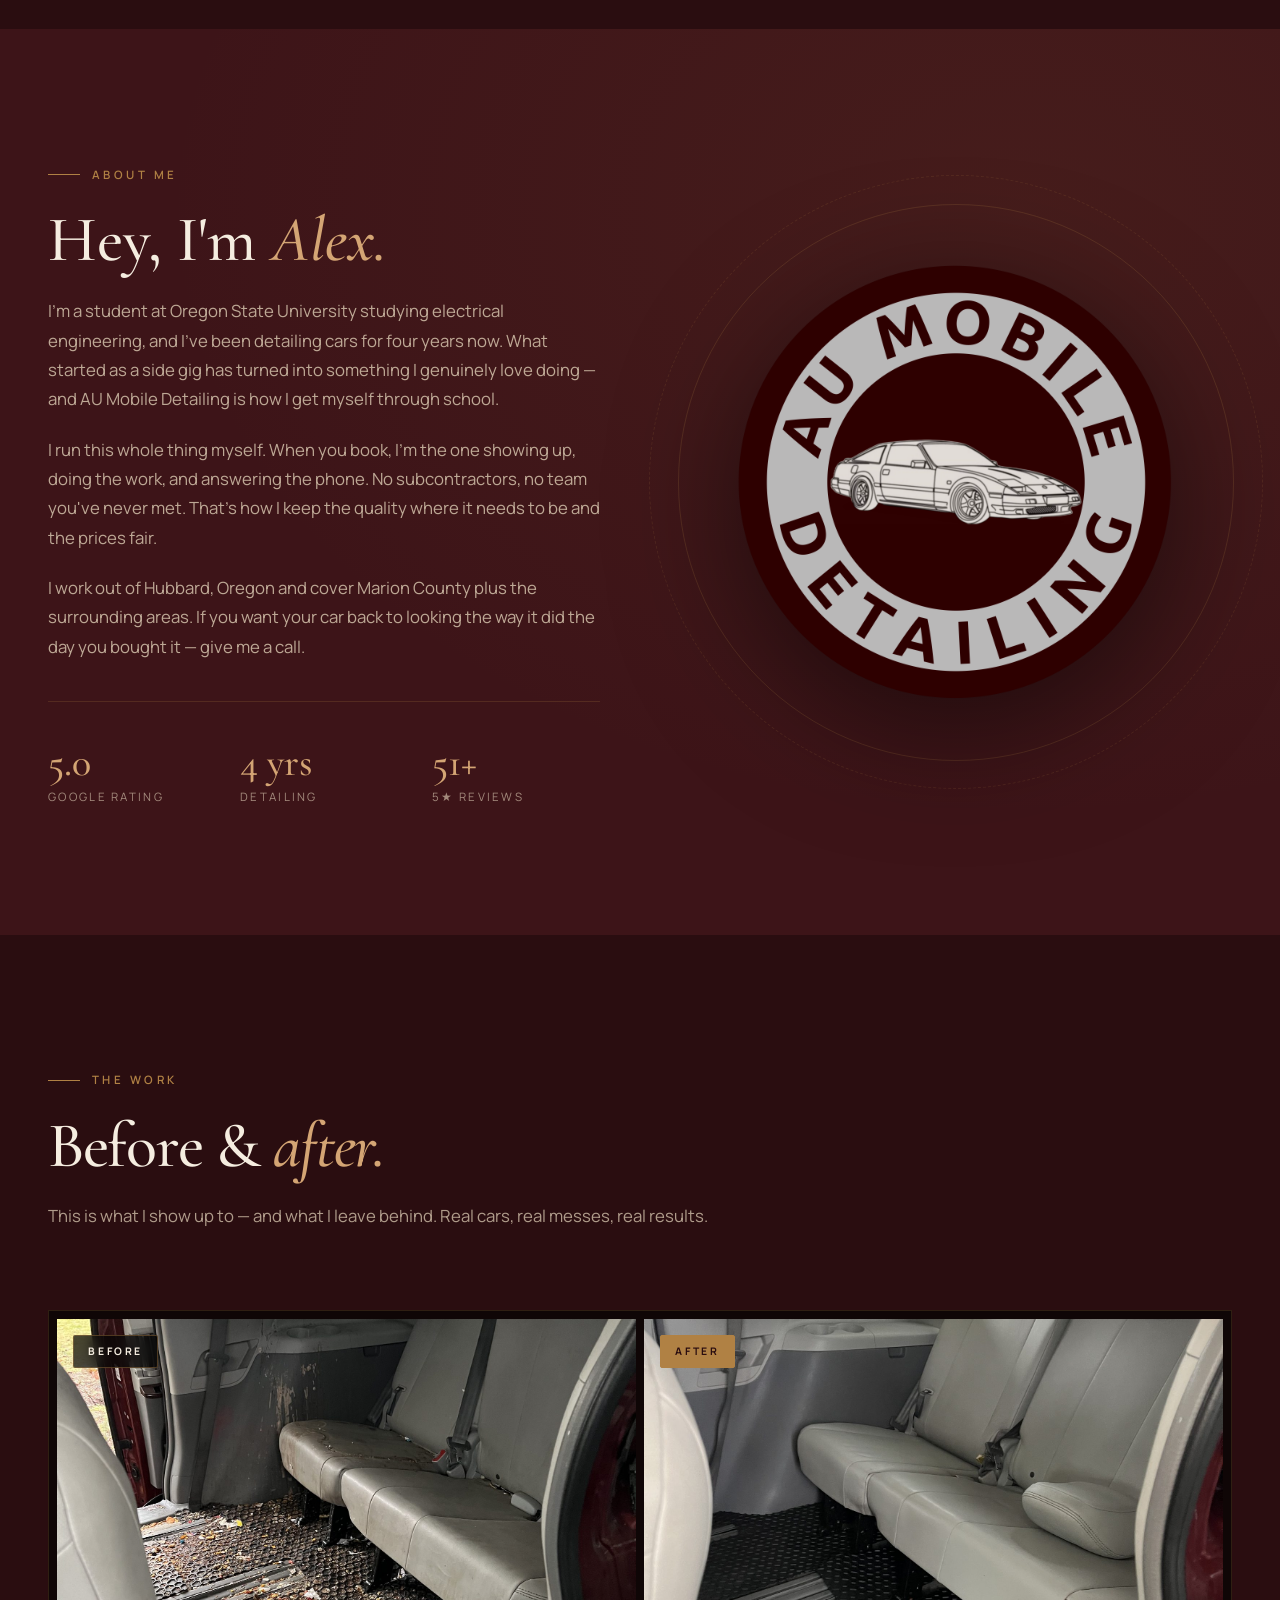
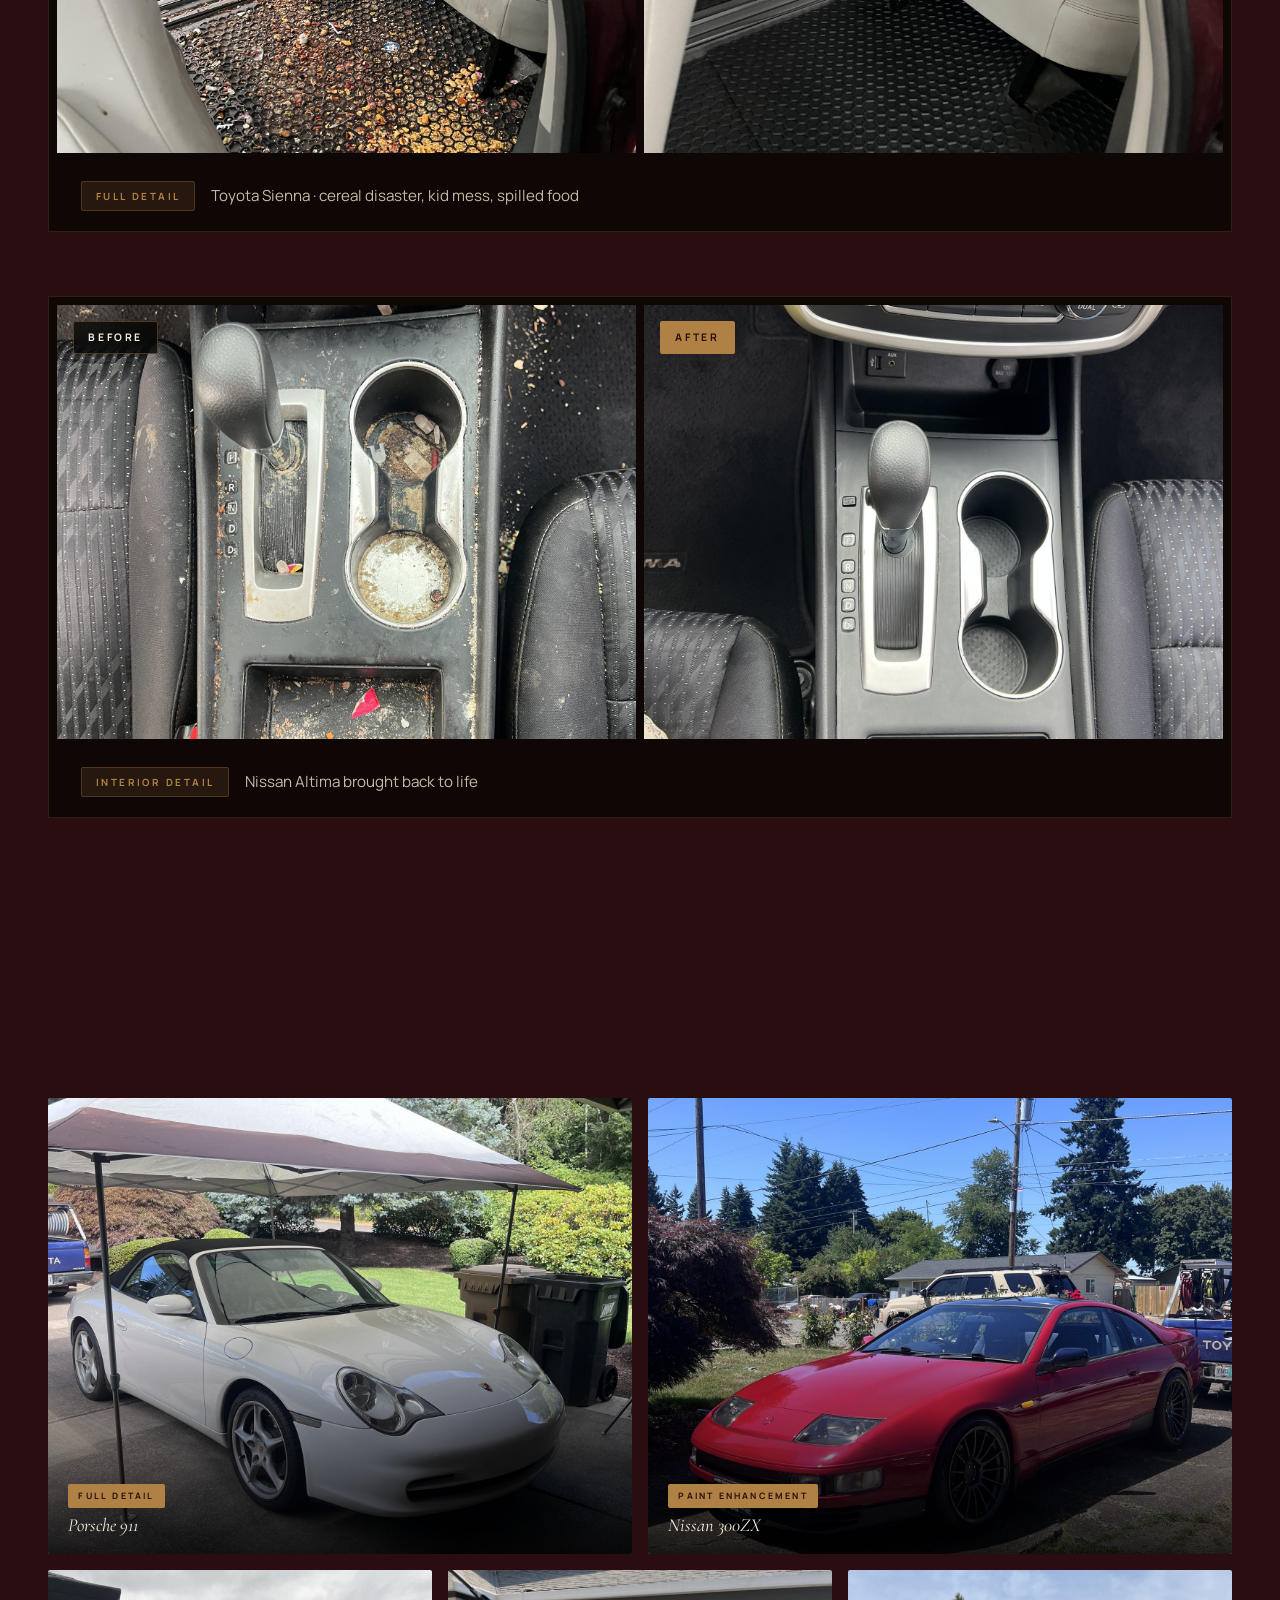
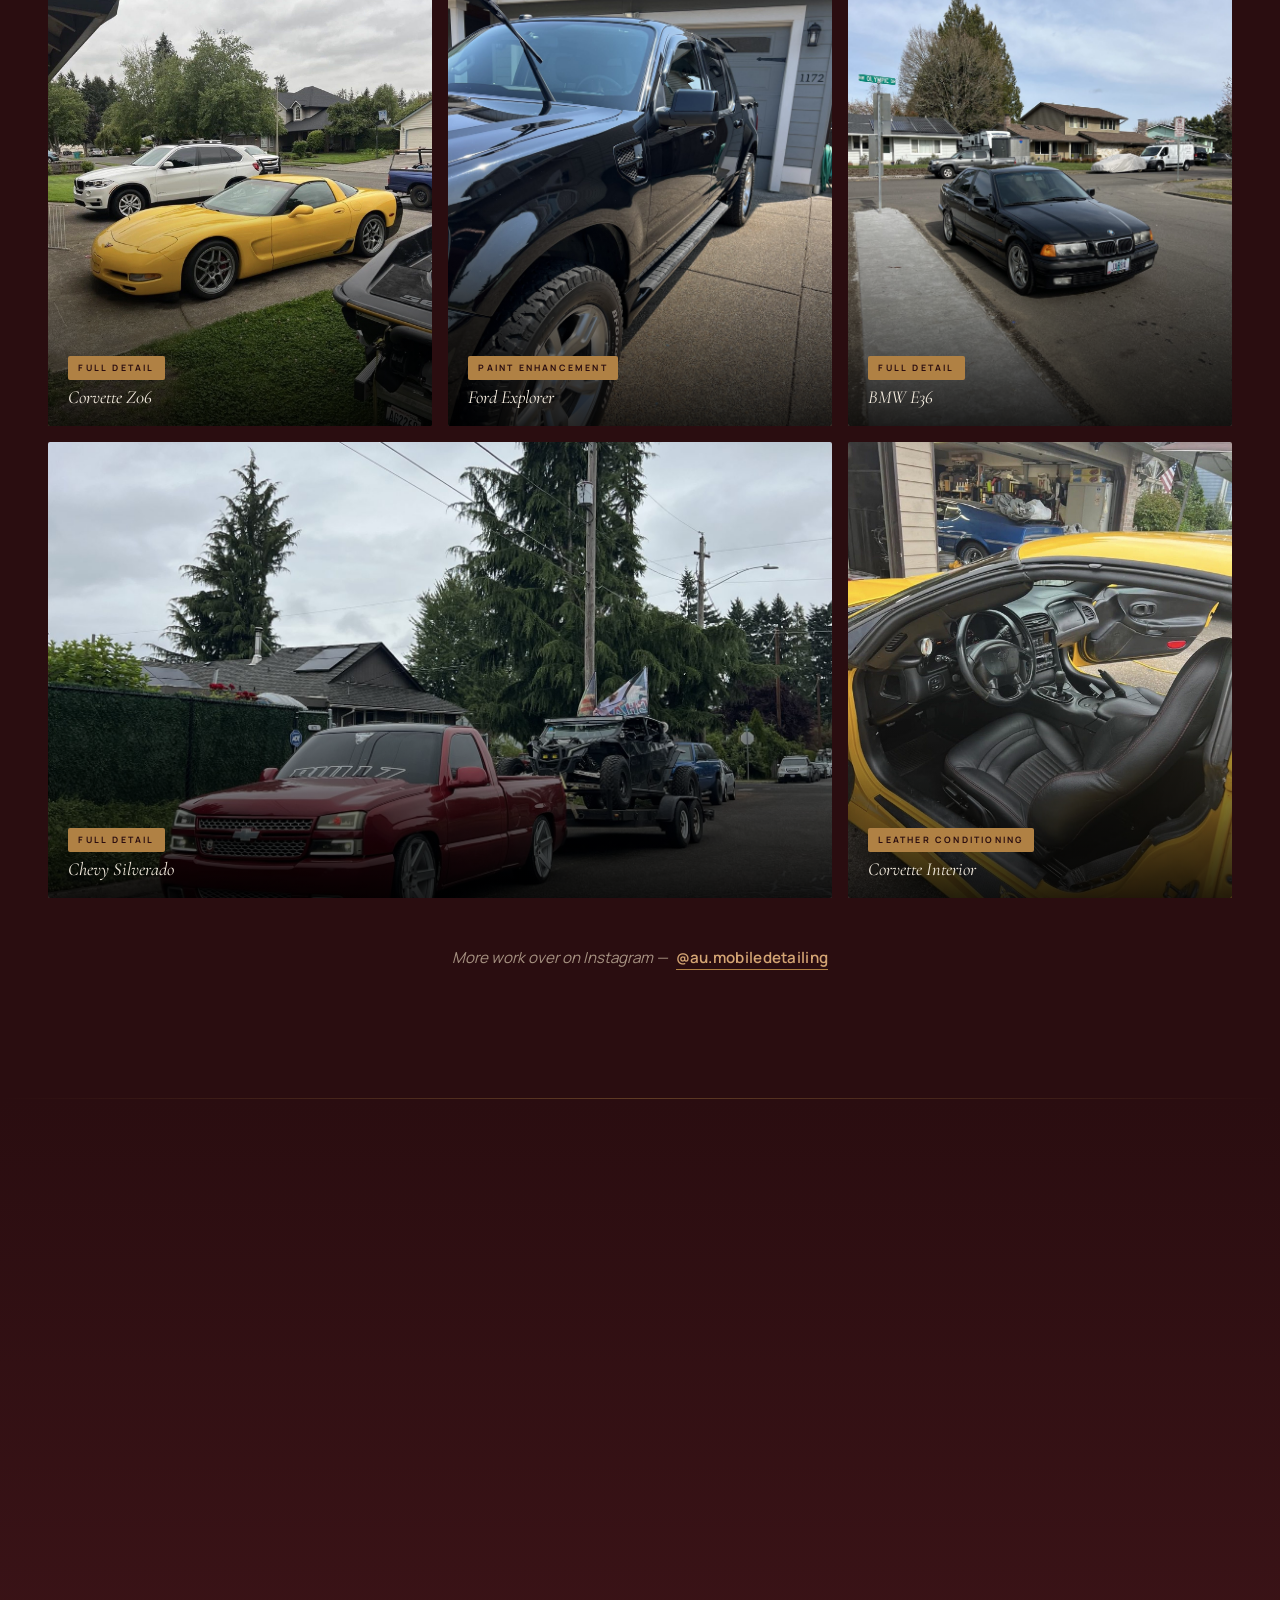
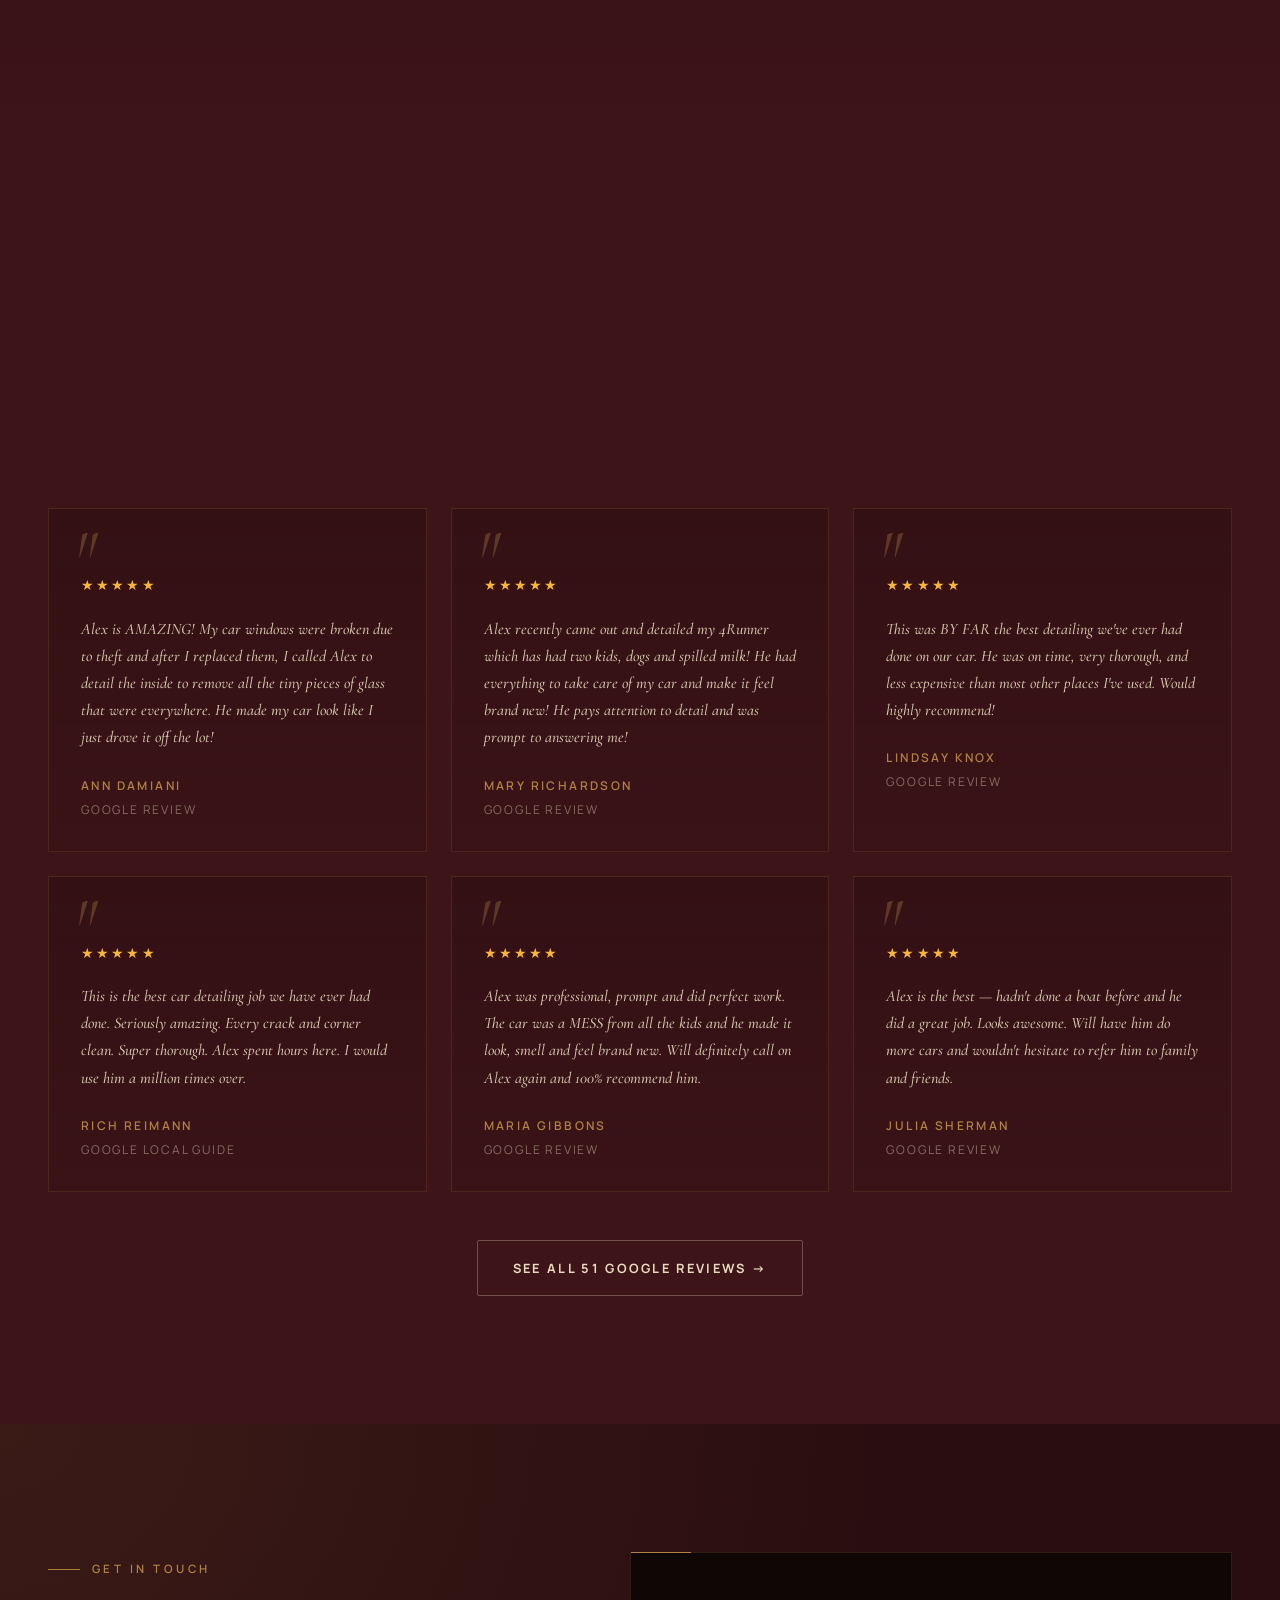
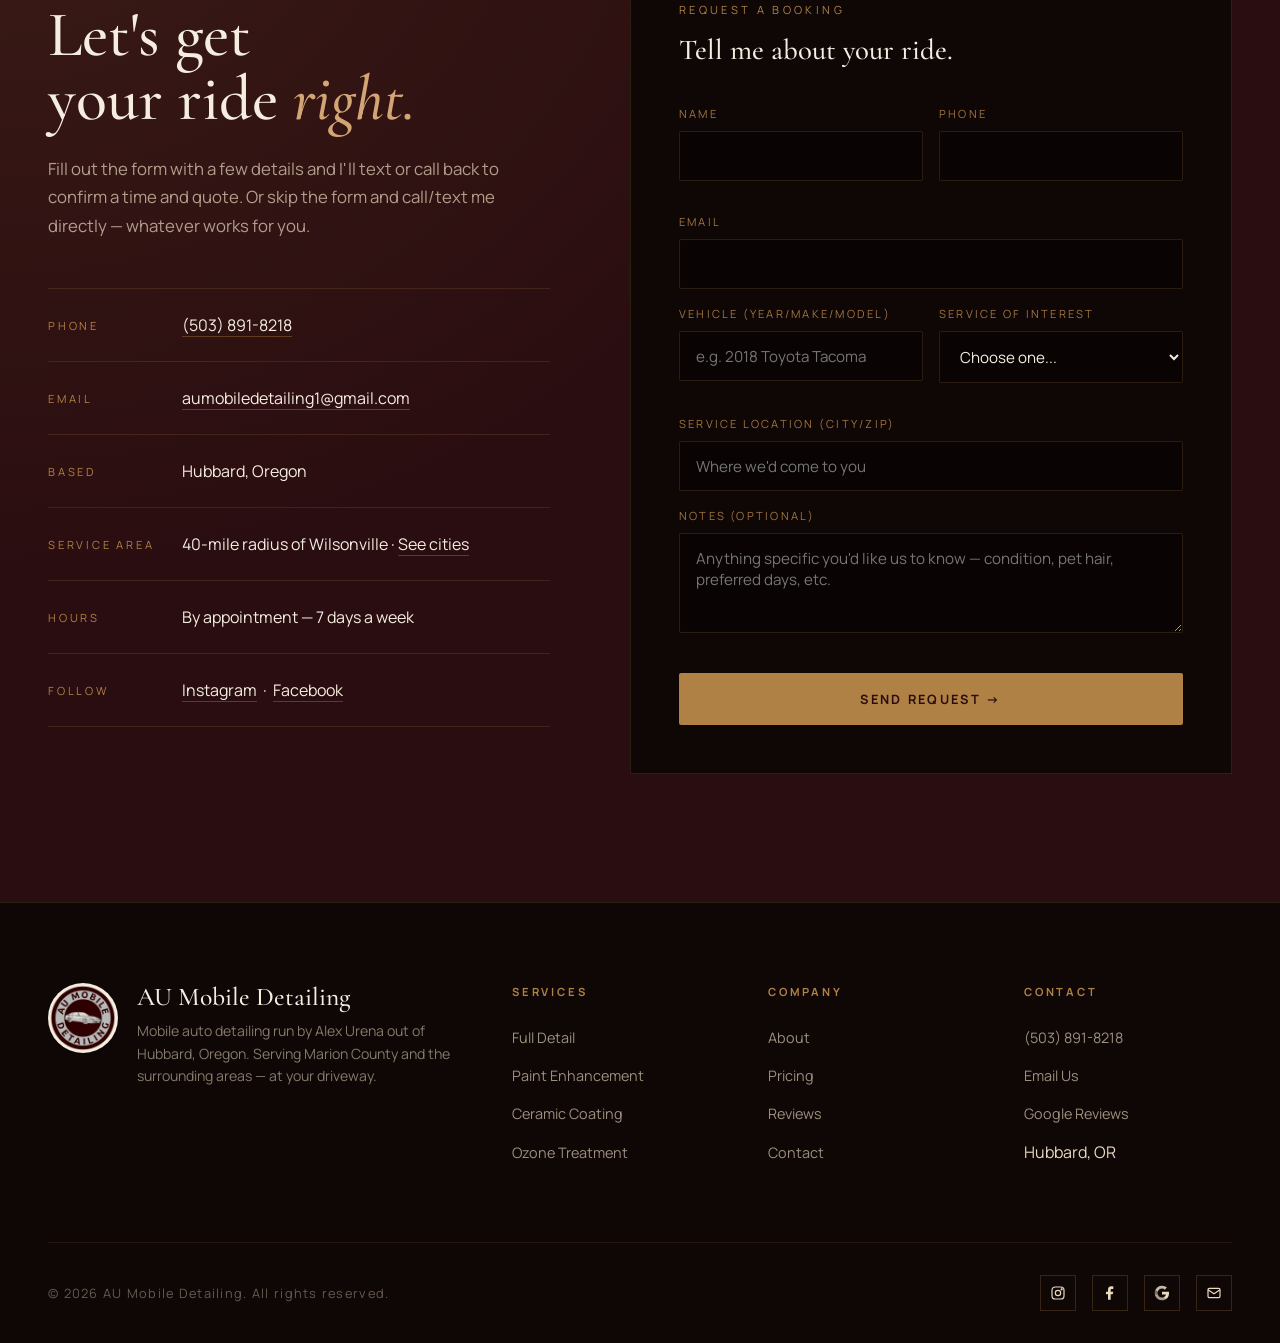
==== commit a8e4027c: "Deleting toytoa supra" ====
--- a/index.html
+++ b/index.html
@@ -1619,20 +1619,6 @@
         </div>
       </div>
 
-      <div class="ba-pair">
-        <div class="ba-side ba-before">
-          <span class="ba-label">Before</span>
-          <img src="assets/photos/after-nissan-console.jpeg" alt="Toyota Supra" loading="lazy">
-        </div>
-        <div class="ba-side ba-after">
-          <span class="ba-label">After</span>
-          <img src="assets/photos/after-nissan-console.jpeg" alt="Same center console cleaned spotless" loading="lazy">
-        </div>
-        <div class="ba-caption">
-          <span class="ba-tag">Exterior Detail</span>
-          Toyota Supra
-        </div>
-      </div>
 
       <div class="ba-pair">
         <div class="ba-side ba-before">
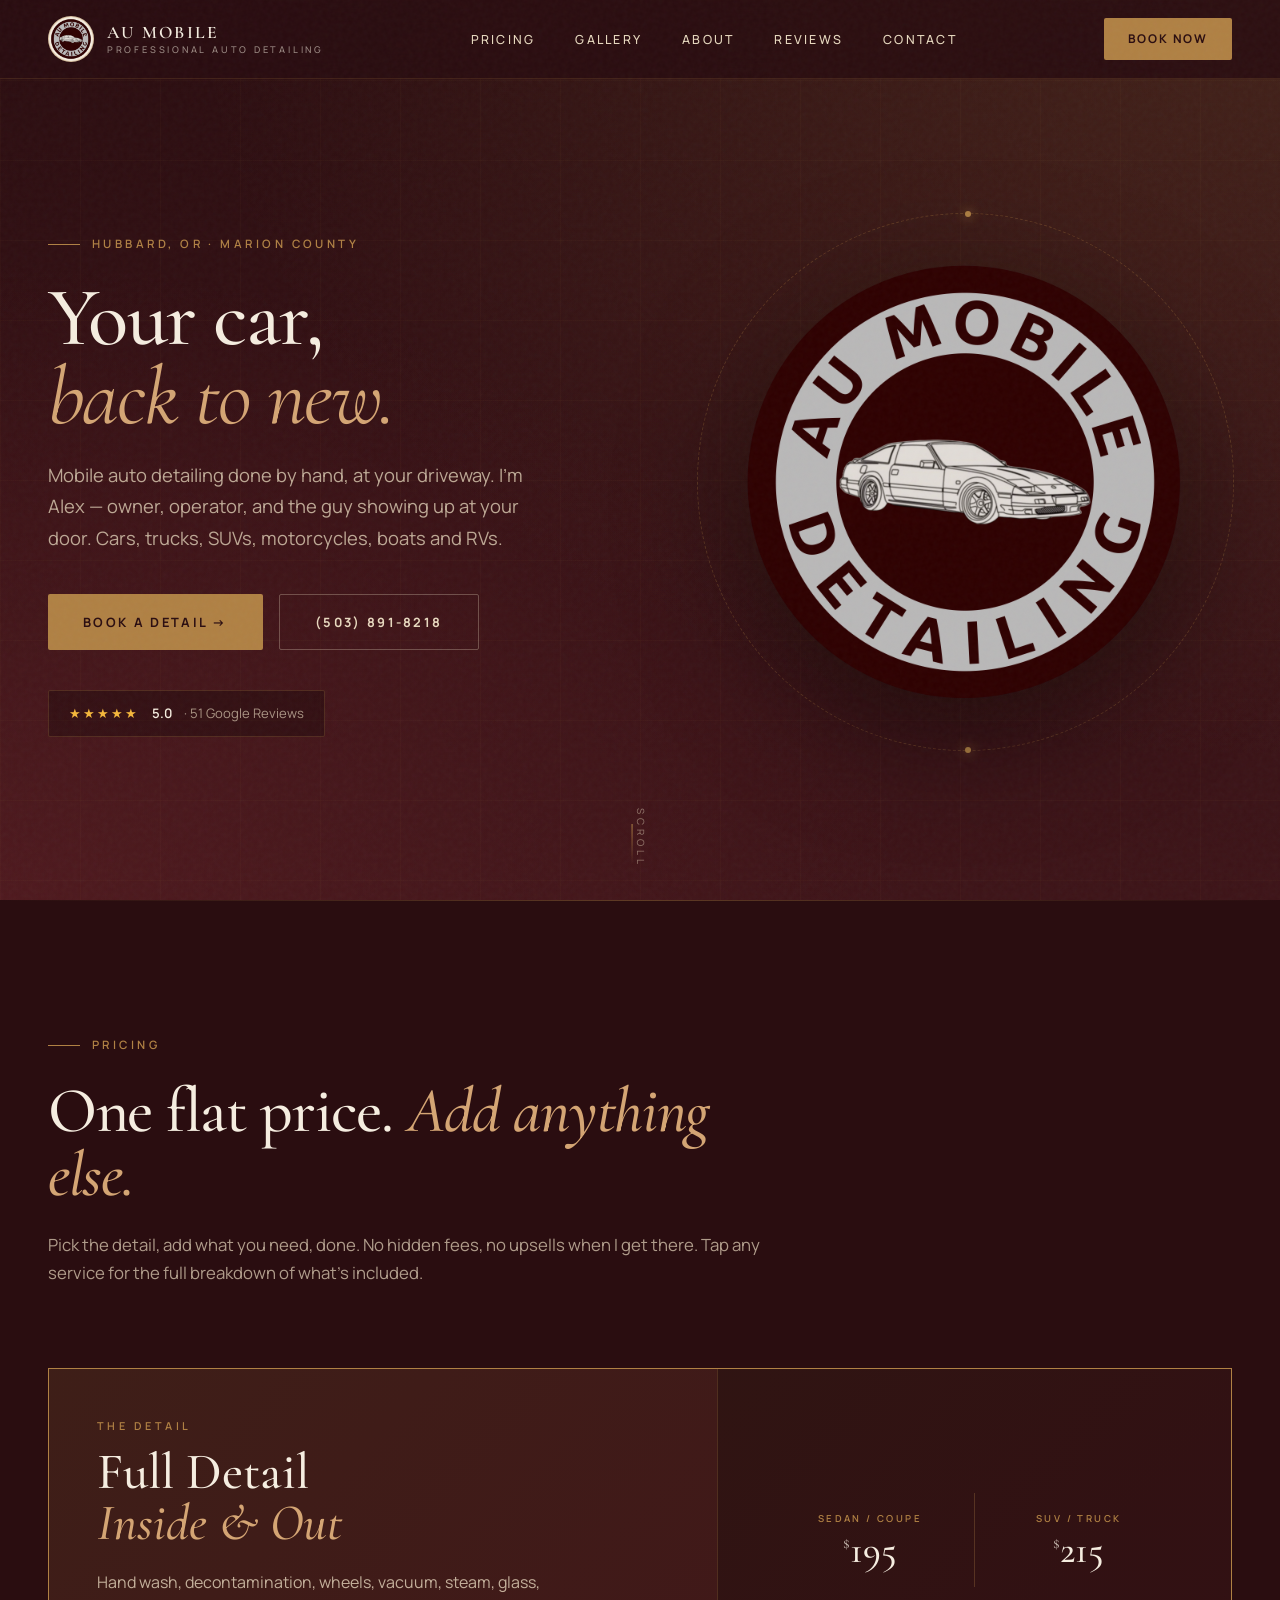
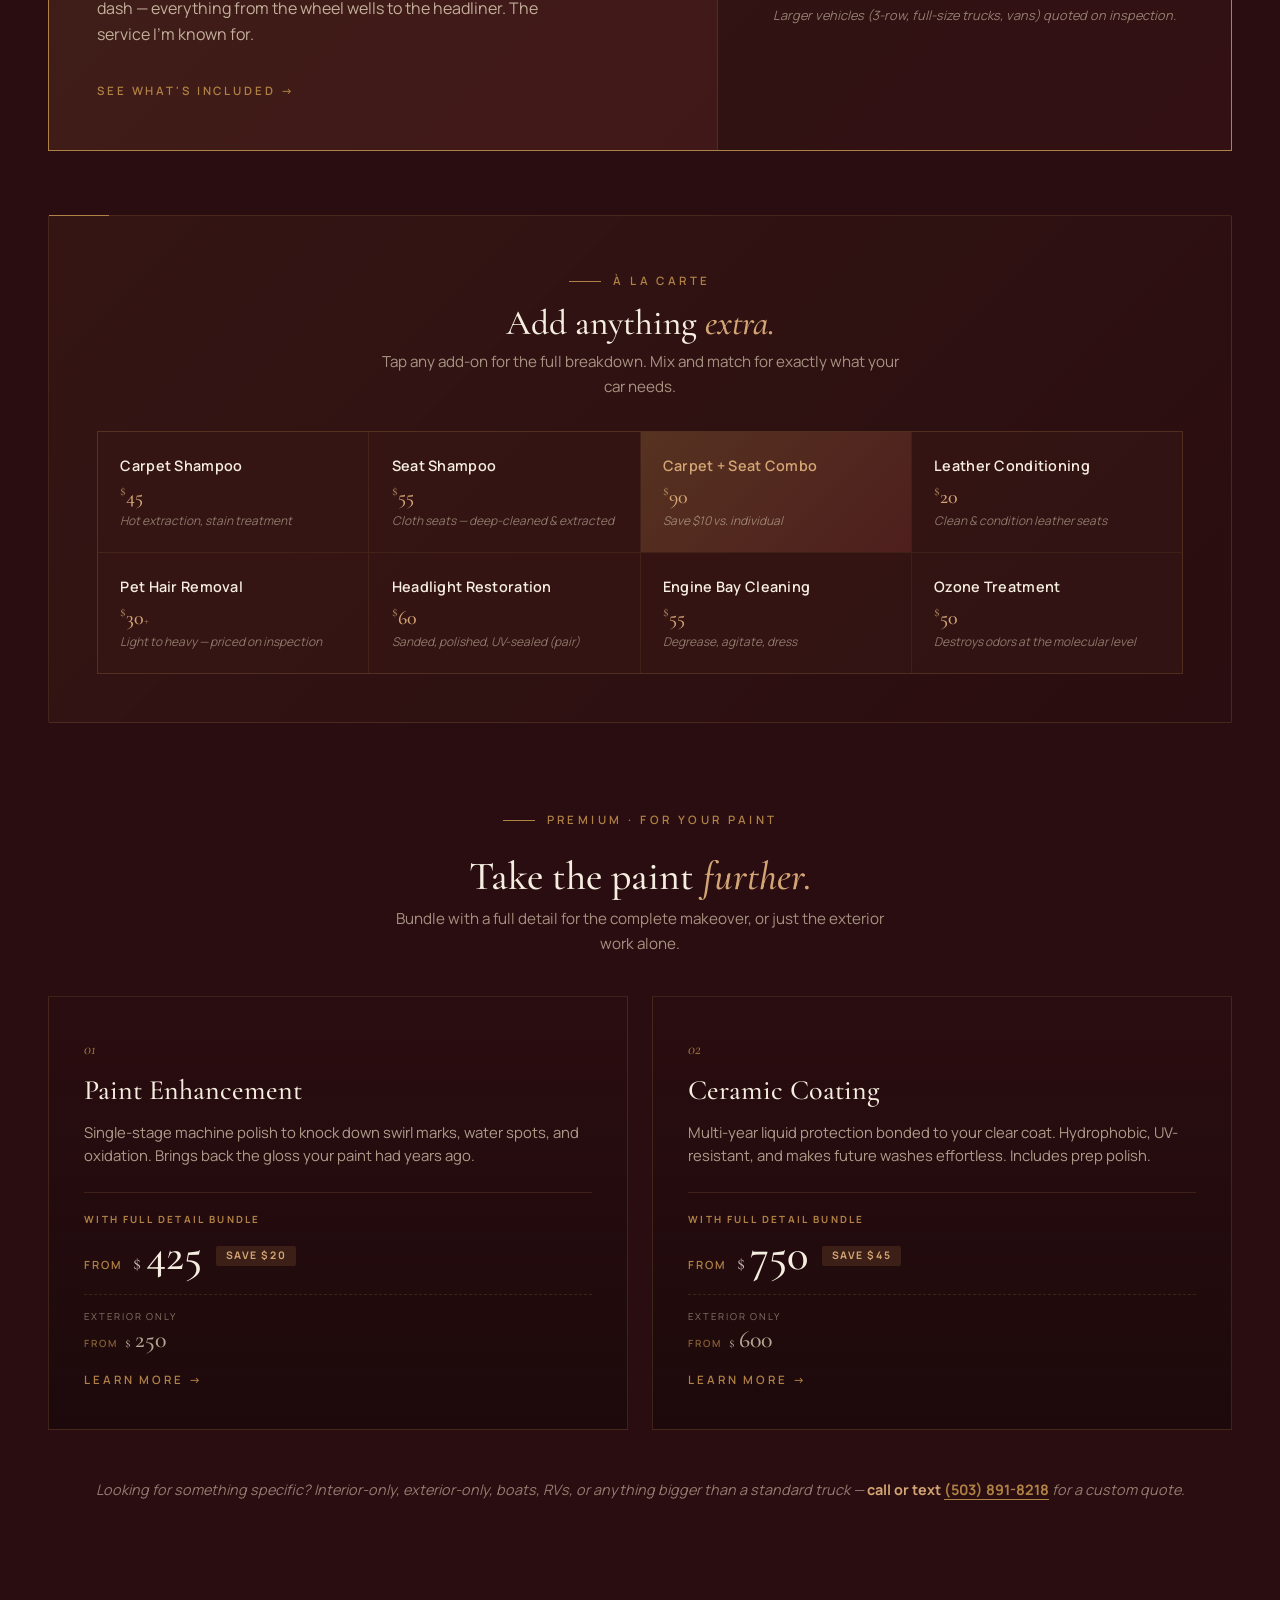
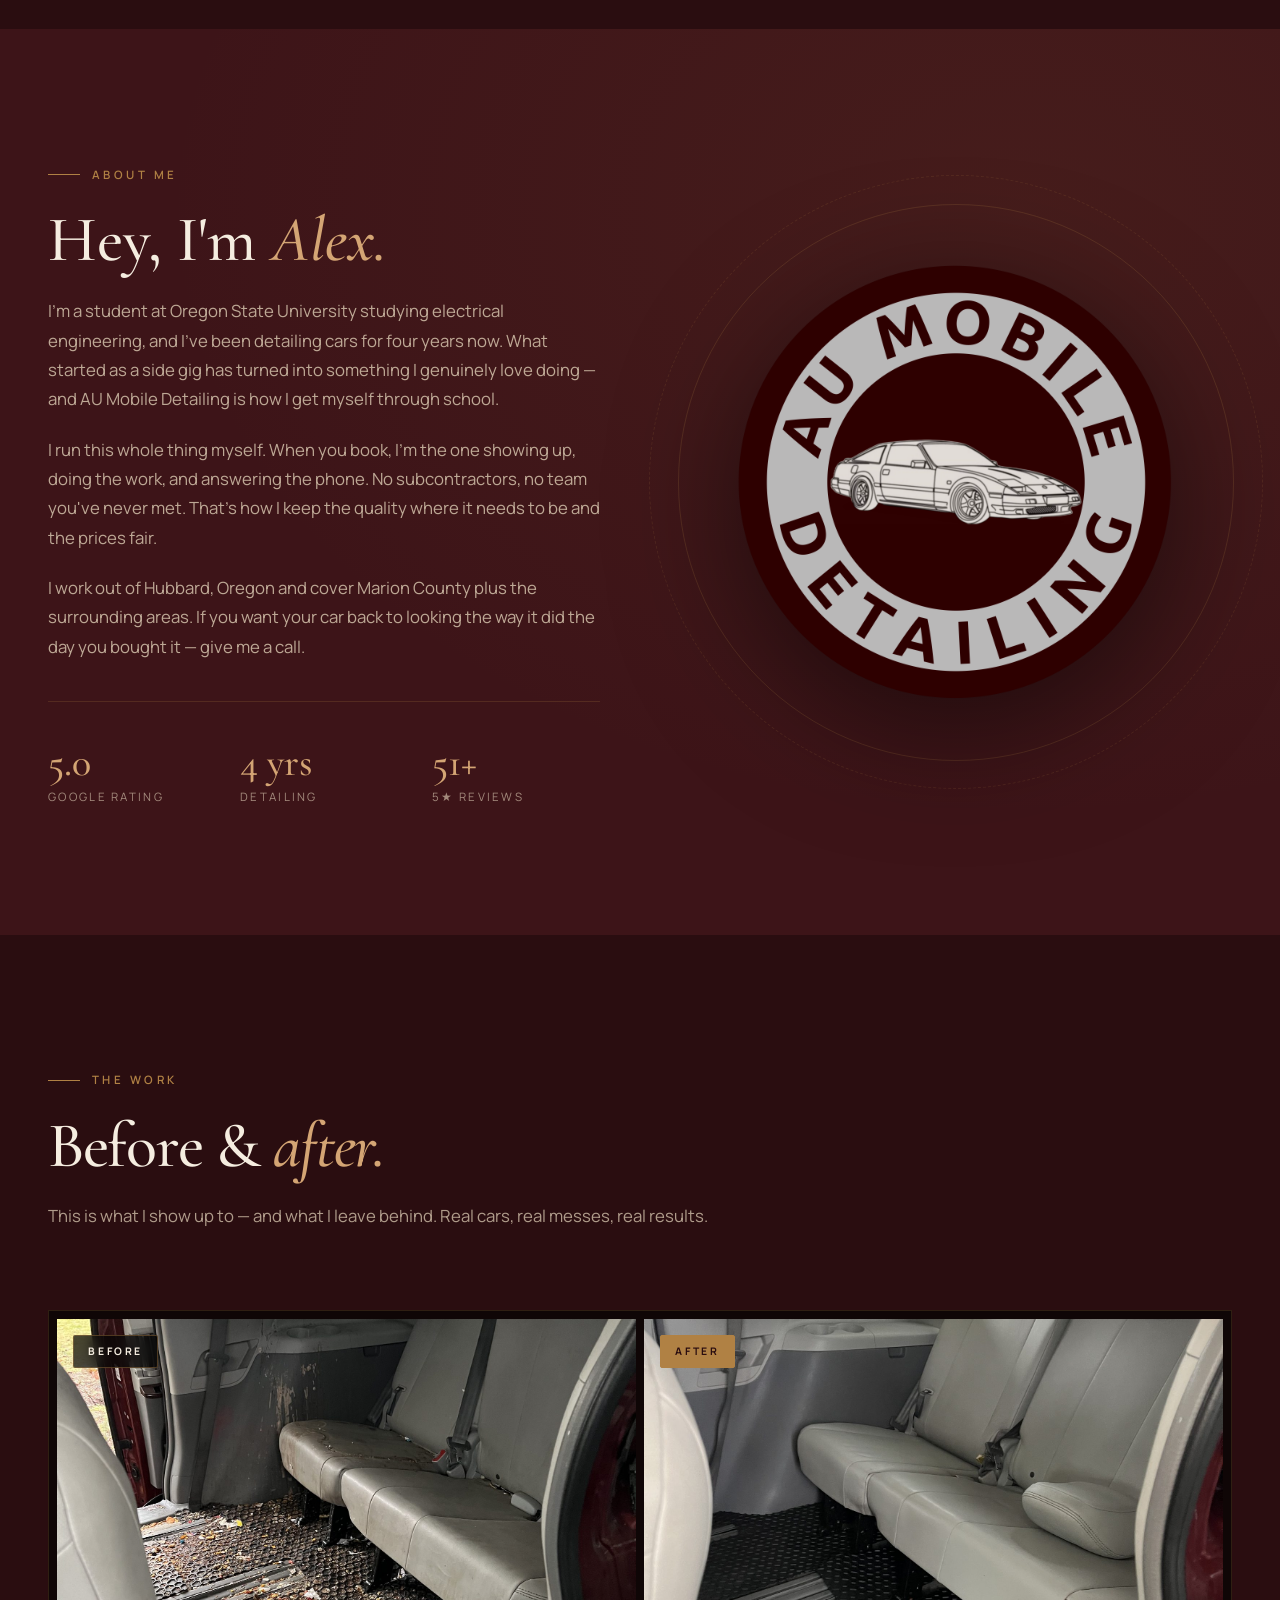
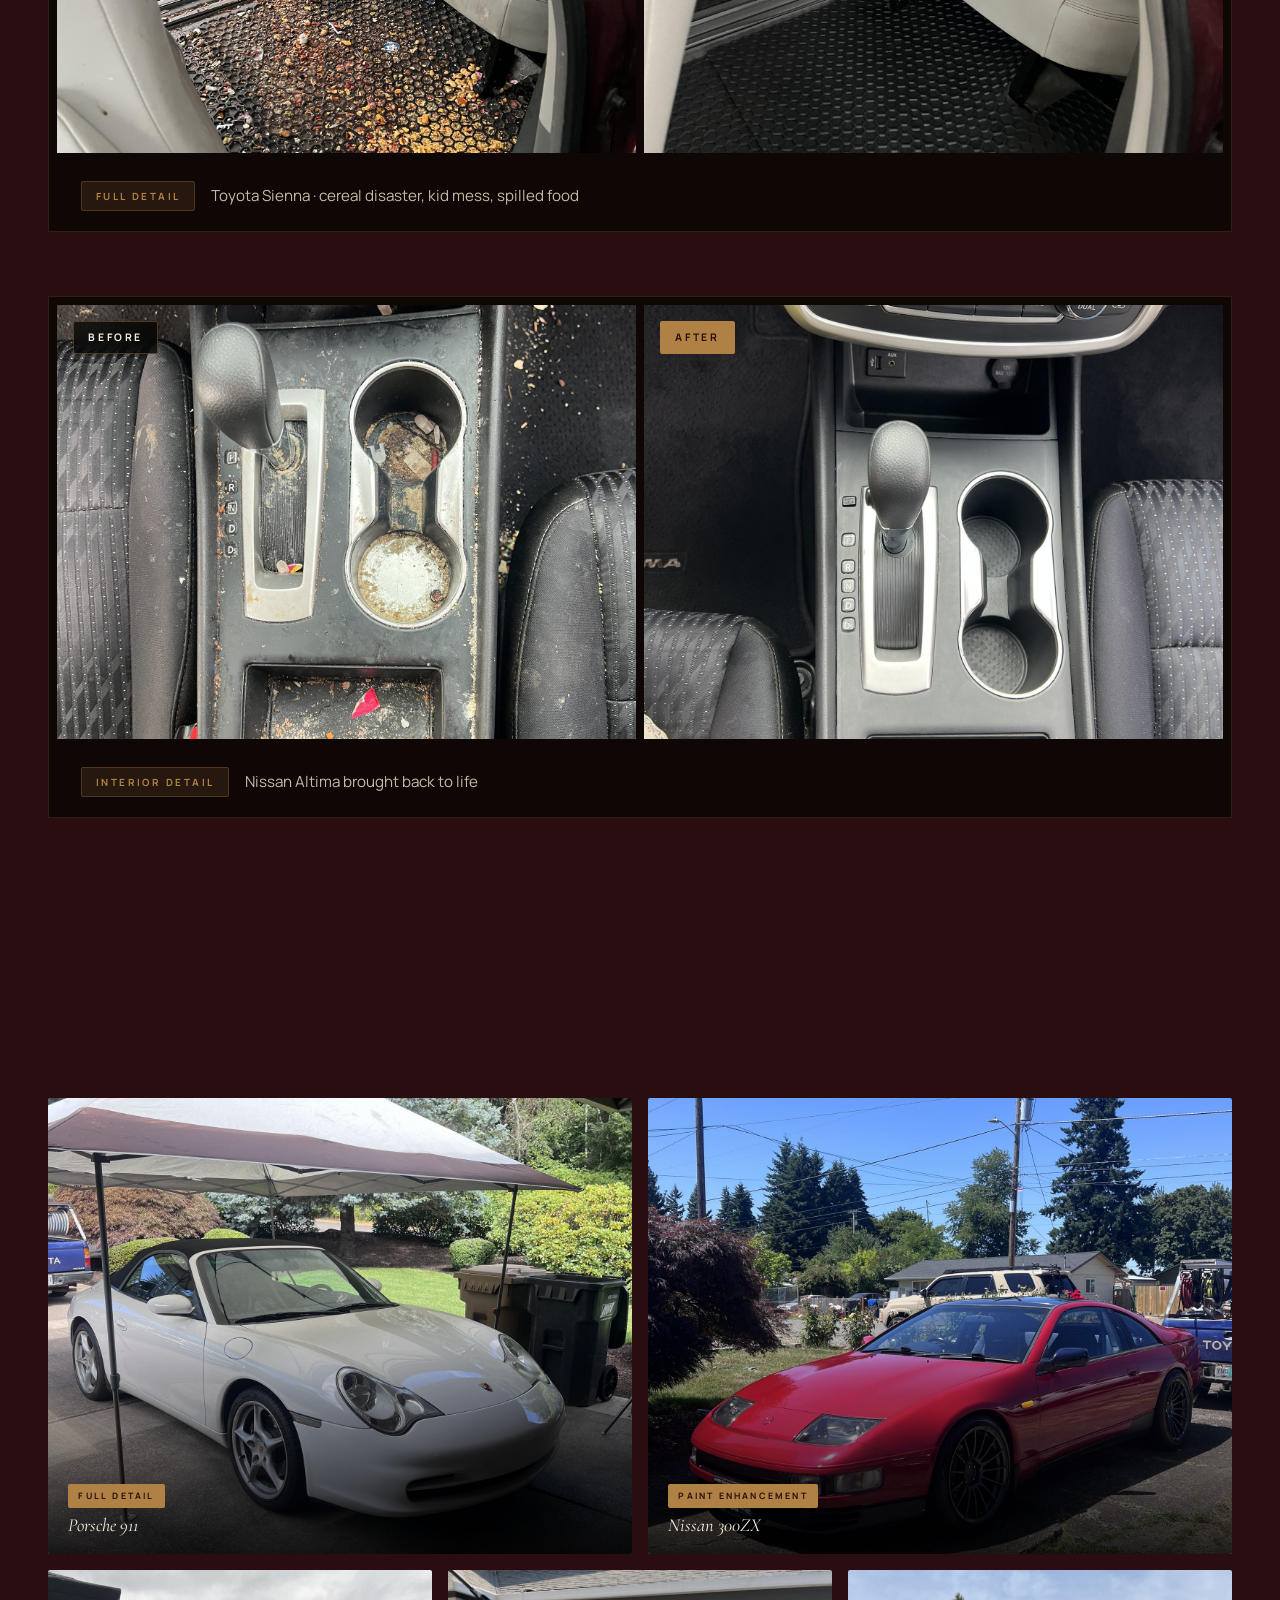
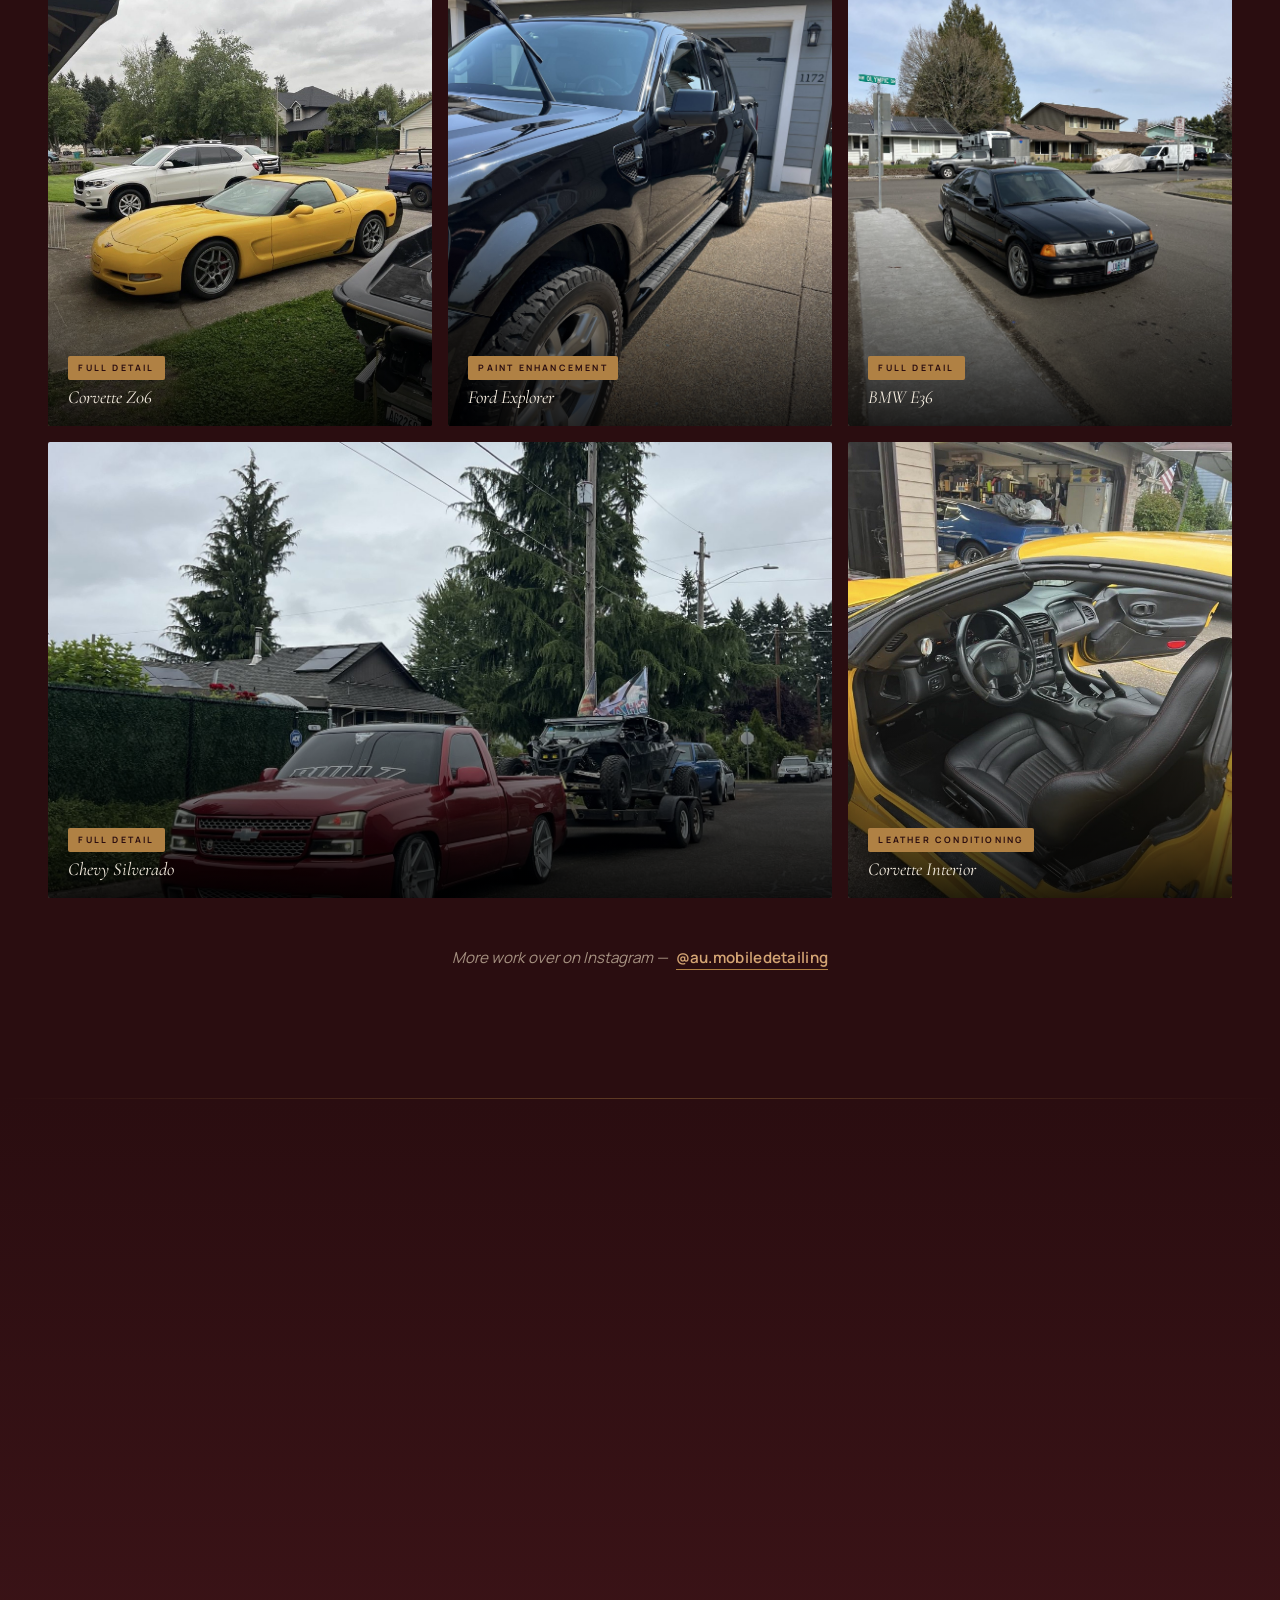
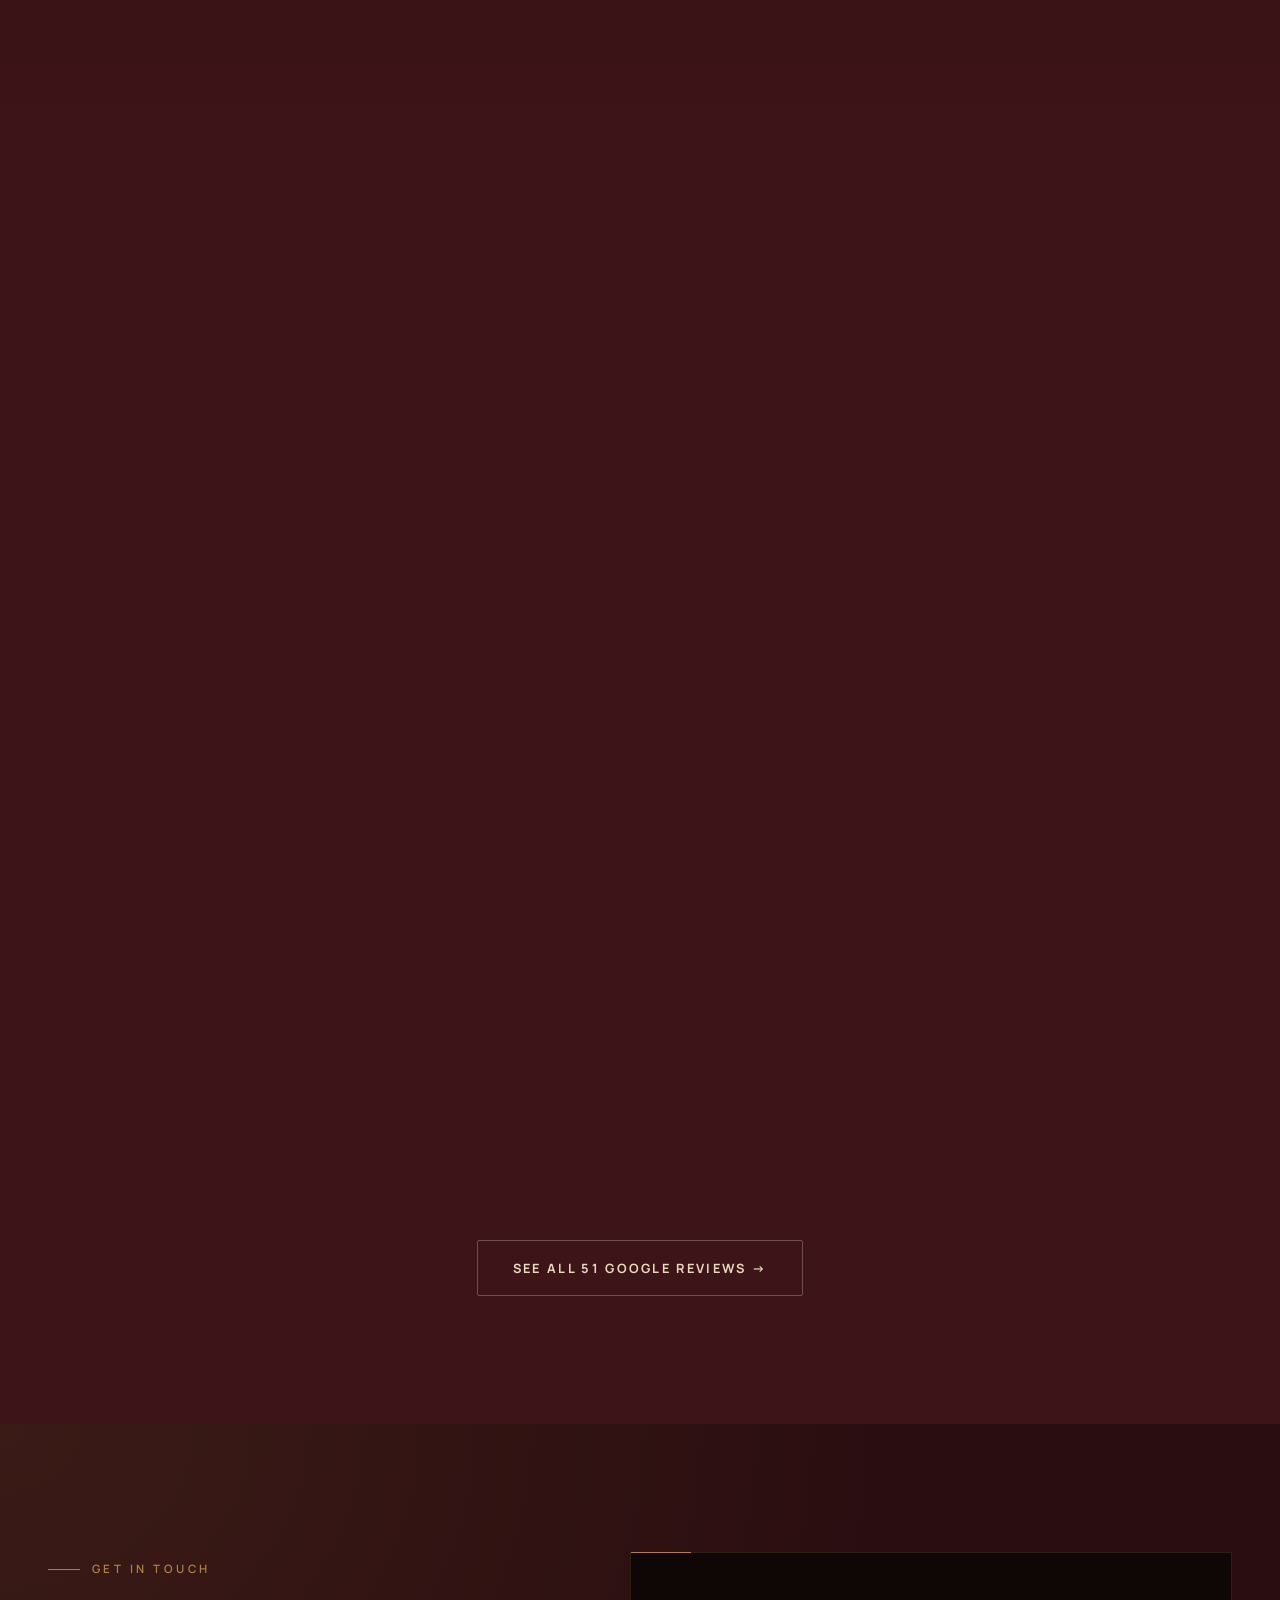
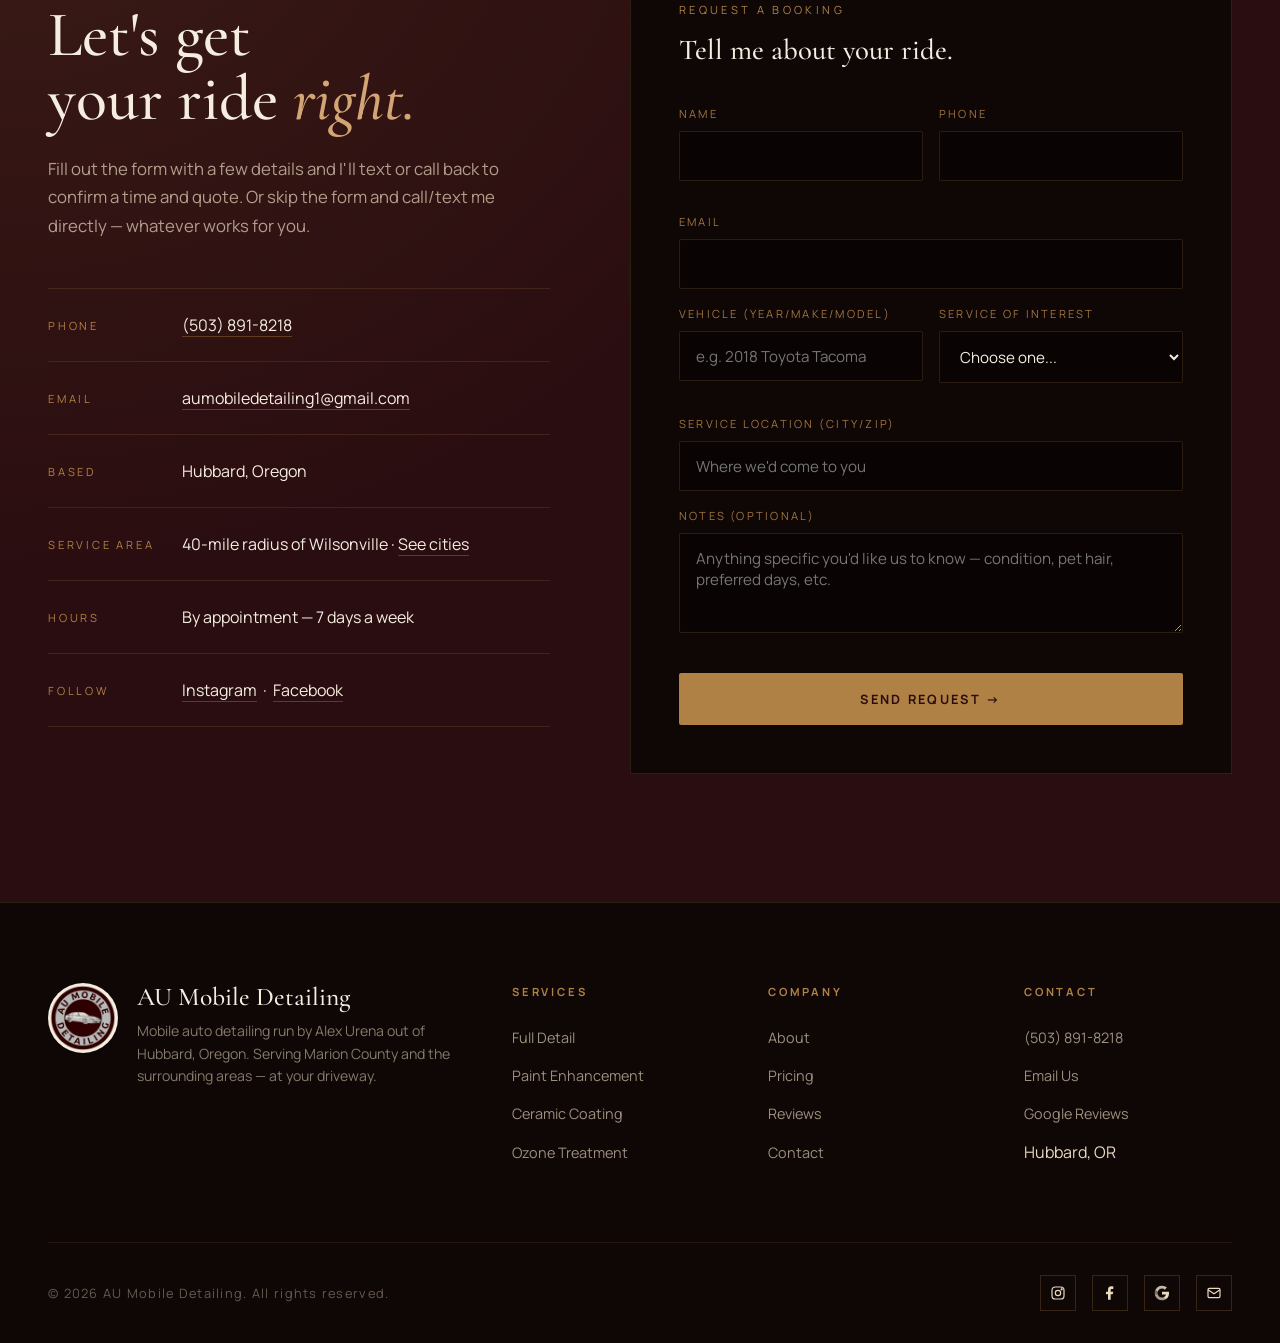
==== commit 01f82885: "Updating price from 40 to 55 for engine bay cleaning" ====
--- a/index.html
+++ b/index.html
@@ -1481,7 +1481,7 @@
         </a>
         <a href="services/engine-bay.html" class="addon-item addon-link">
           <div class="addon-name">Engine Bay Cleaning</div>
-          <div class="addon-price"><span class="dollar">$</span>40</div>
+          <div class="addon-price"><span class="dollar">$</span>55</div>
           <div class="addon-note">Degrease, agitate, dress</div>
         </a>
         <a href="services/ozone-treatment.html" class="addon-item addon-link">
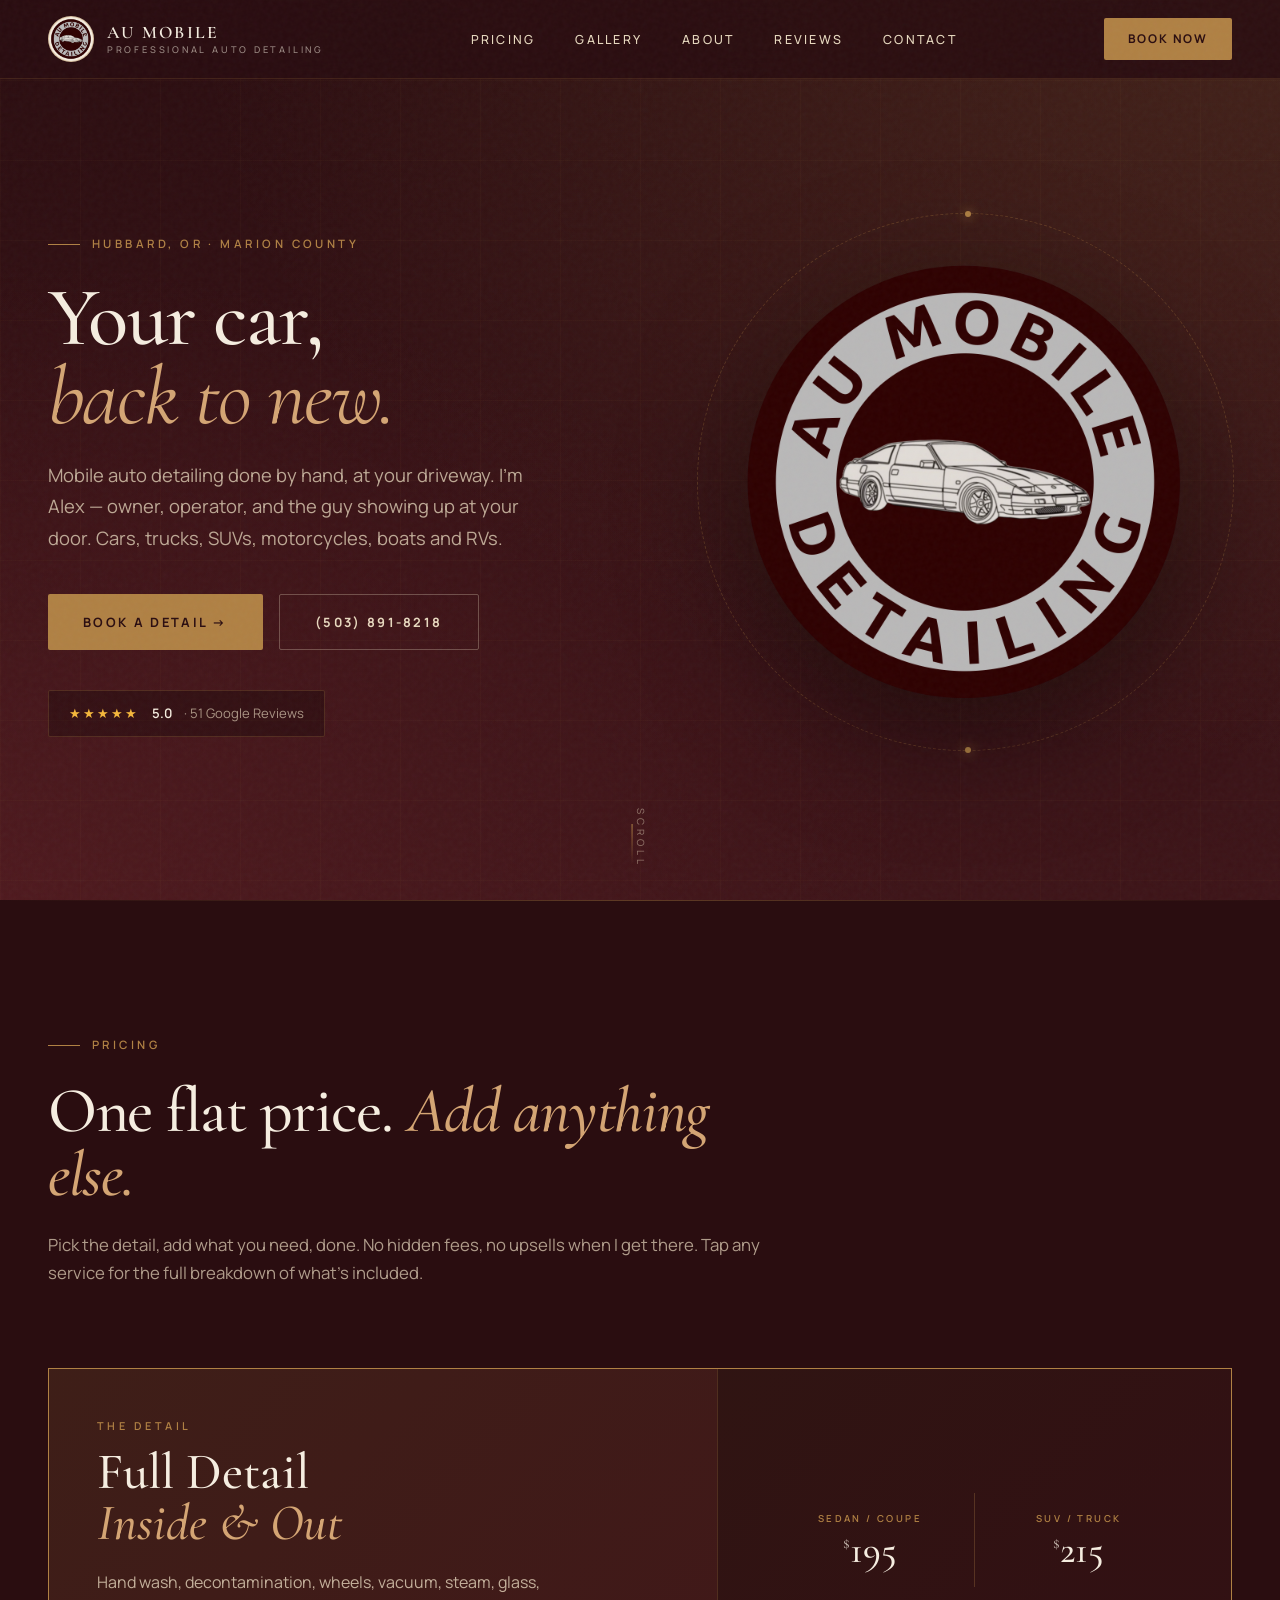
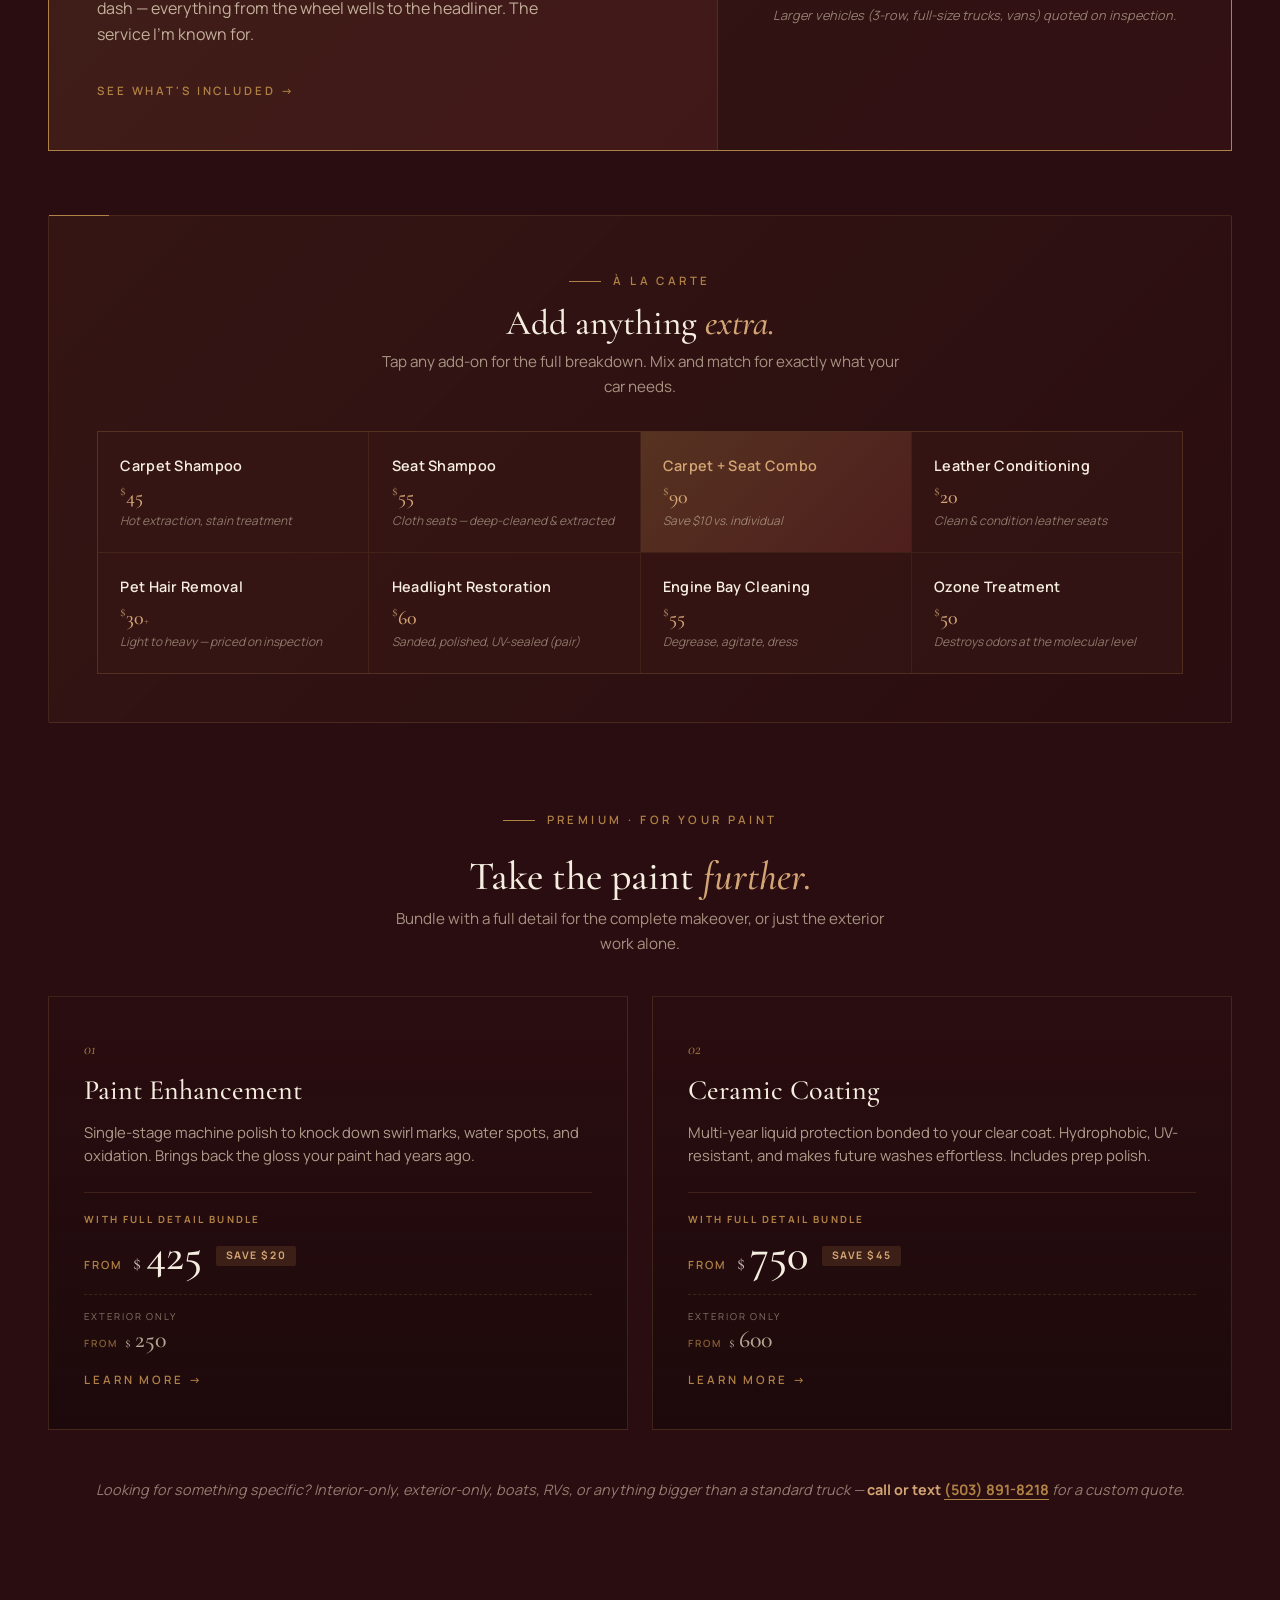
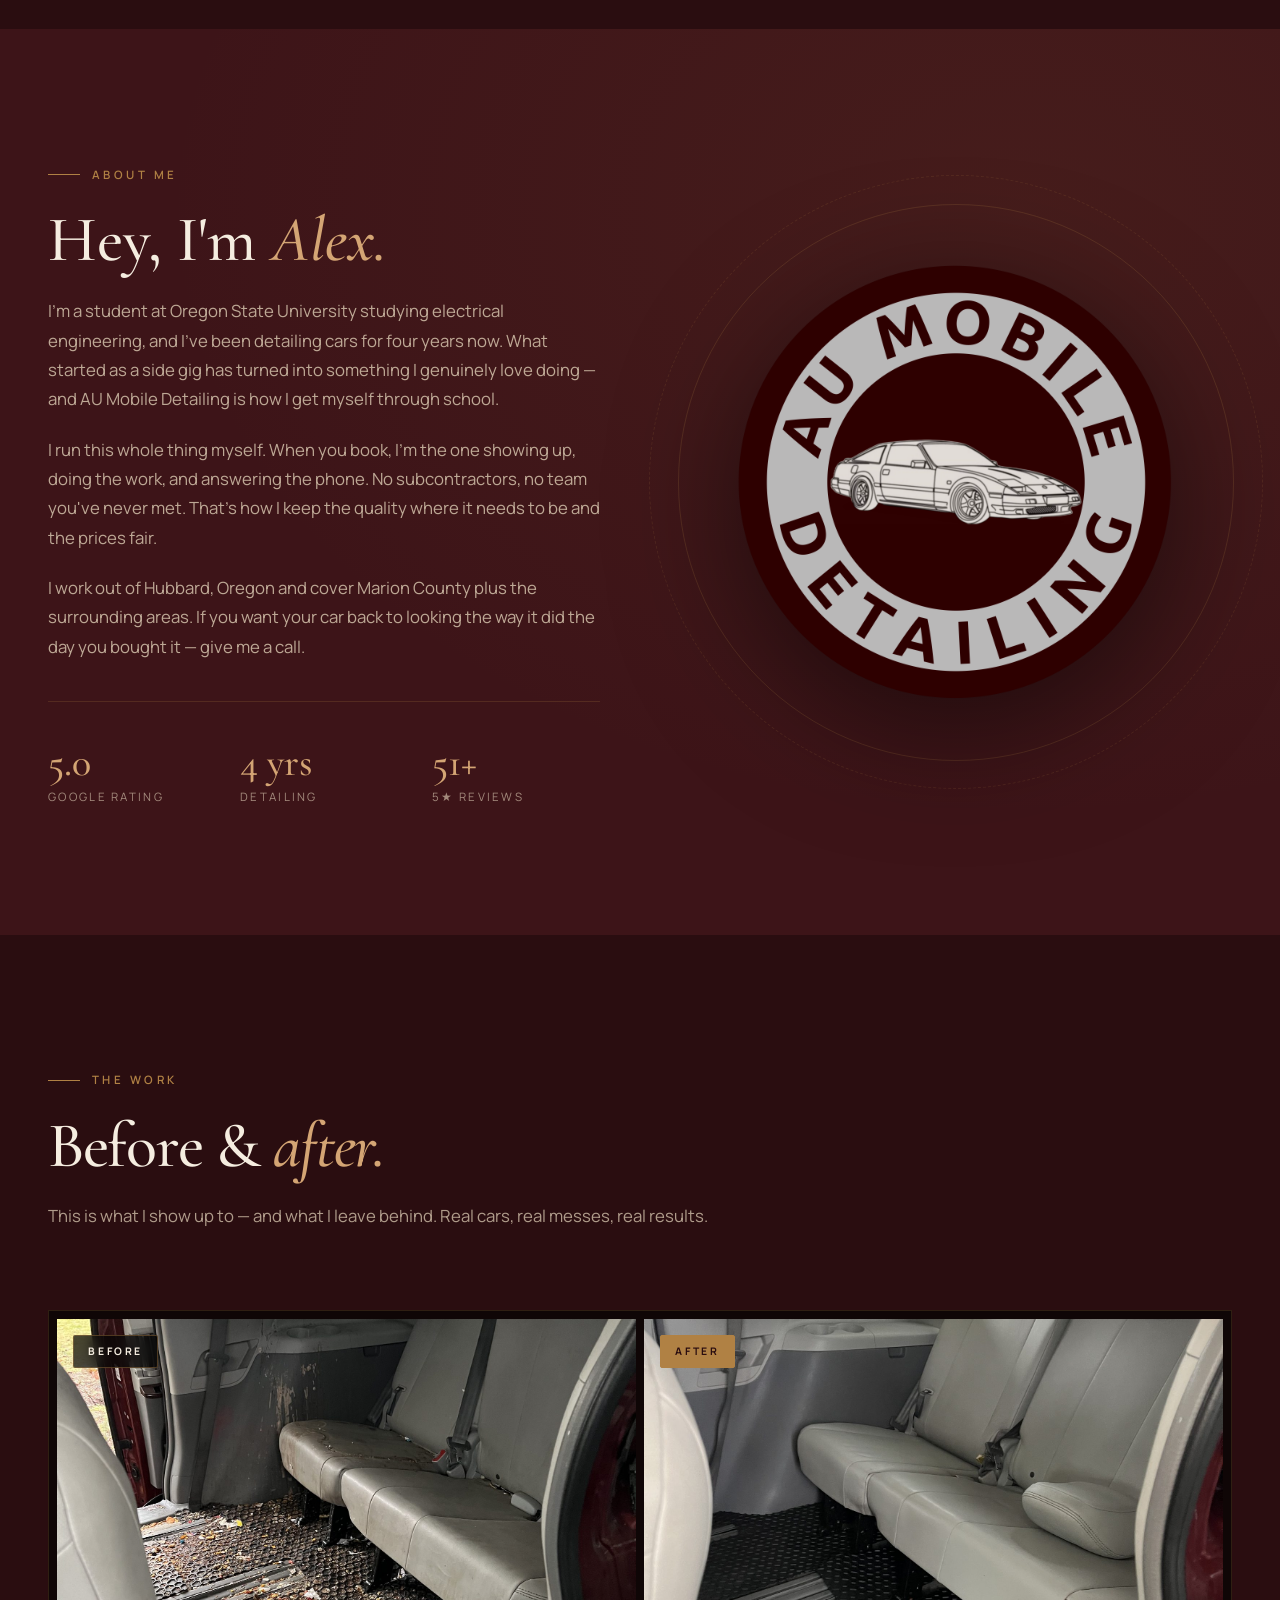
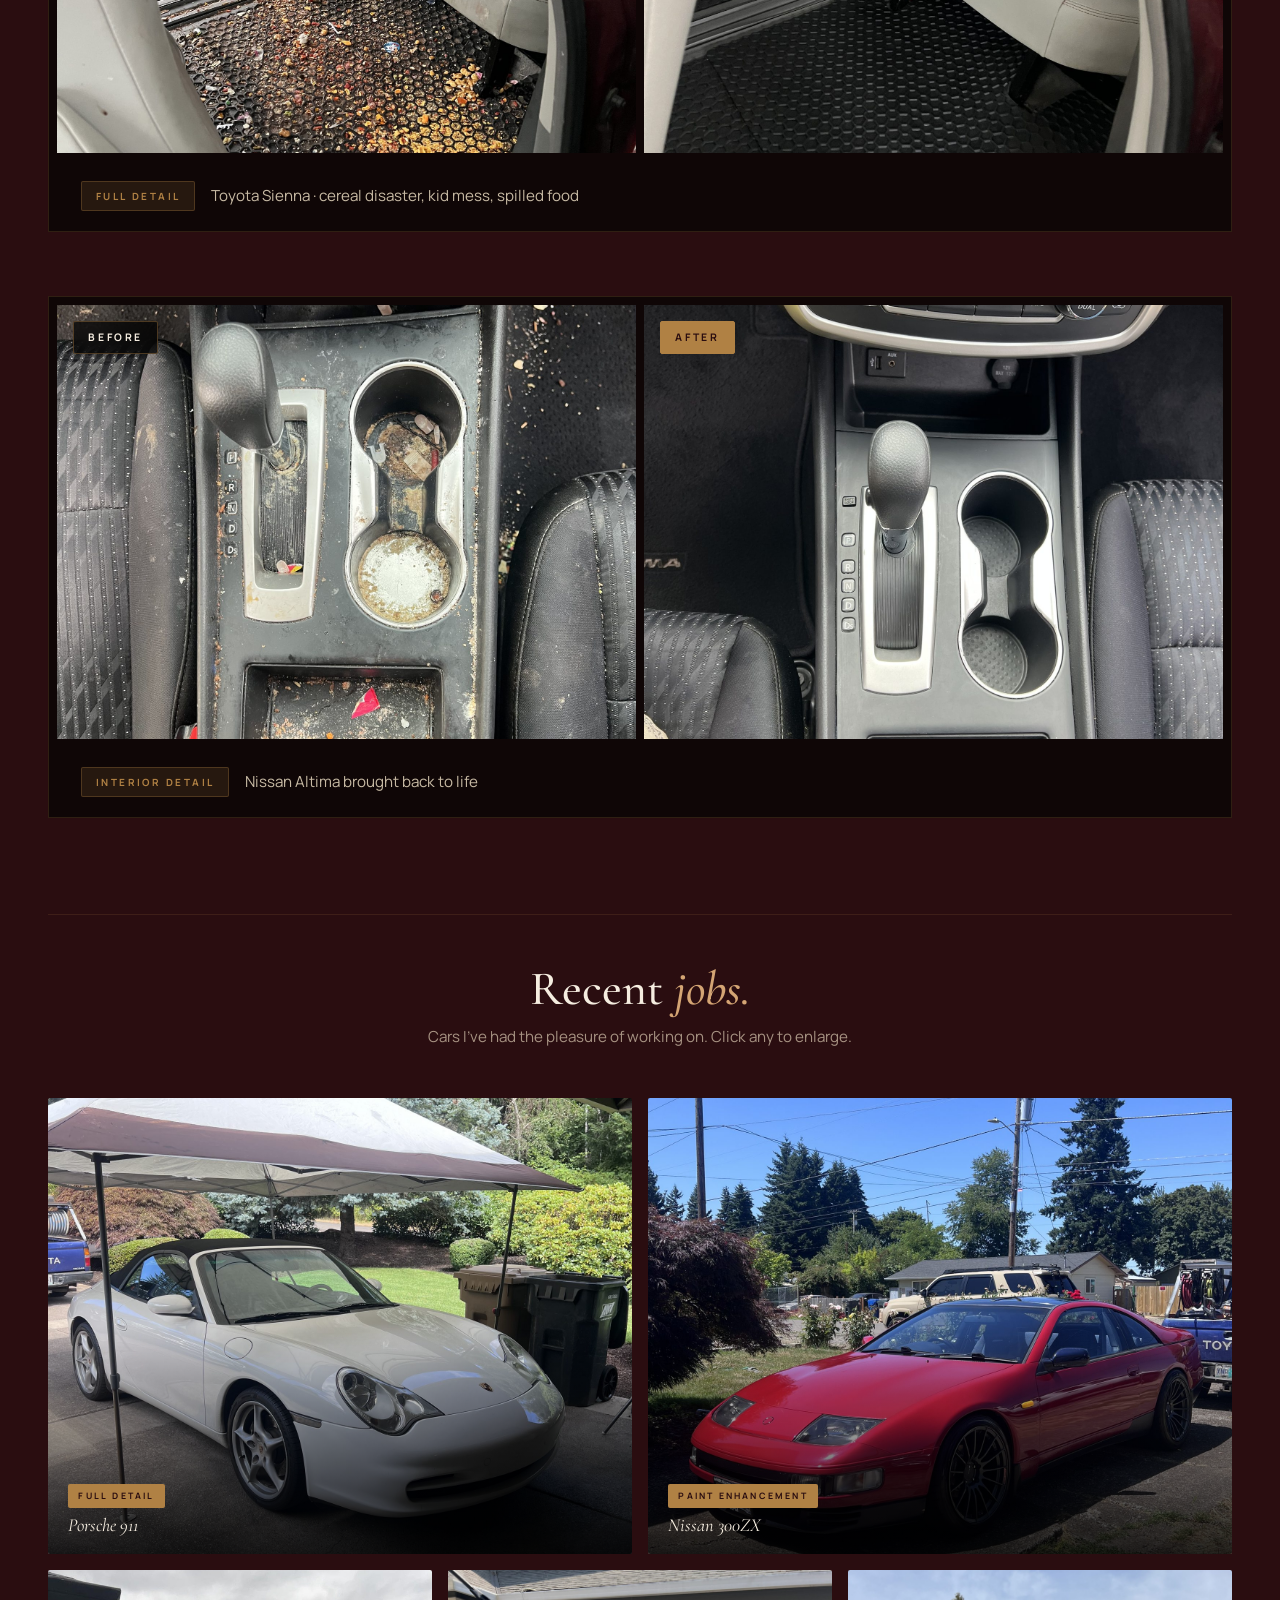
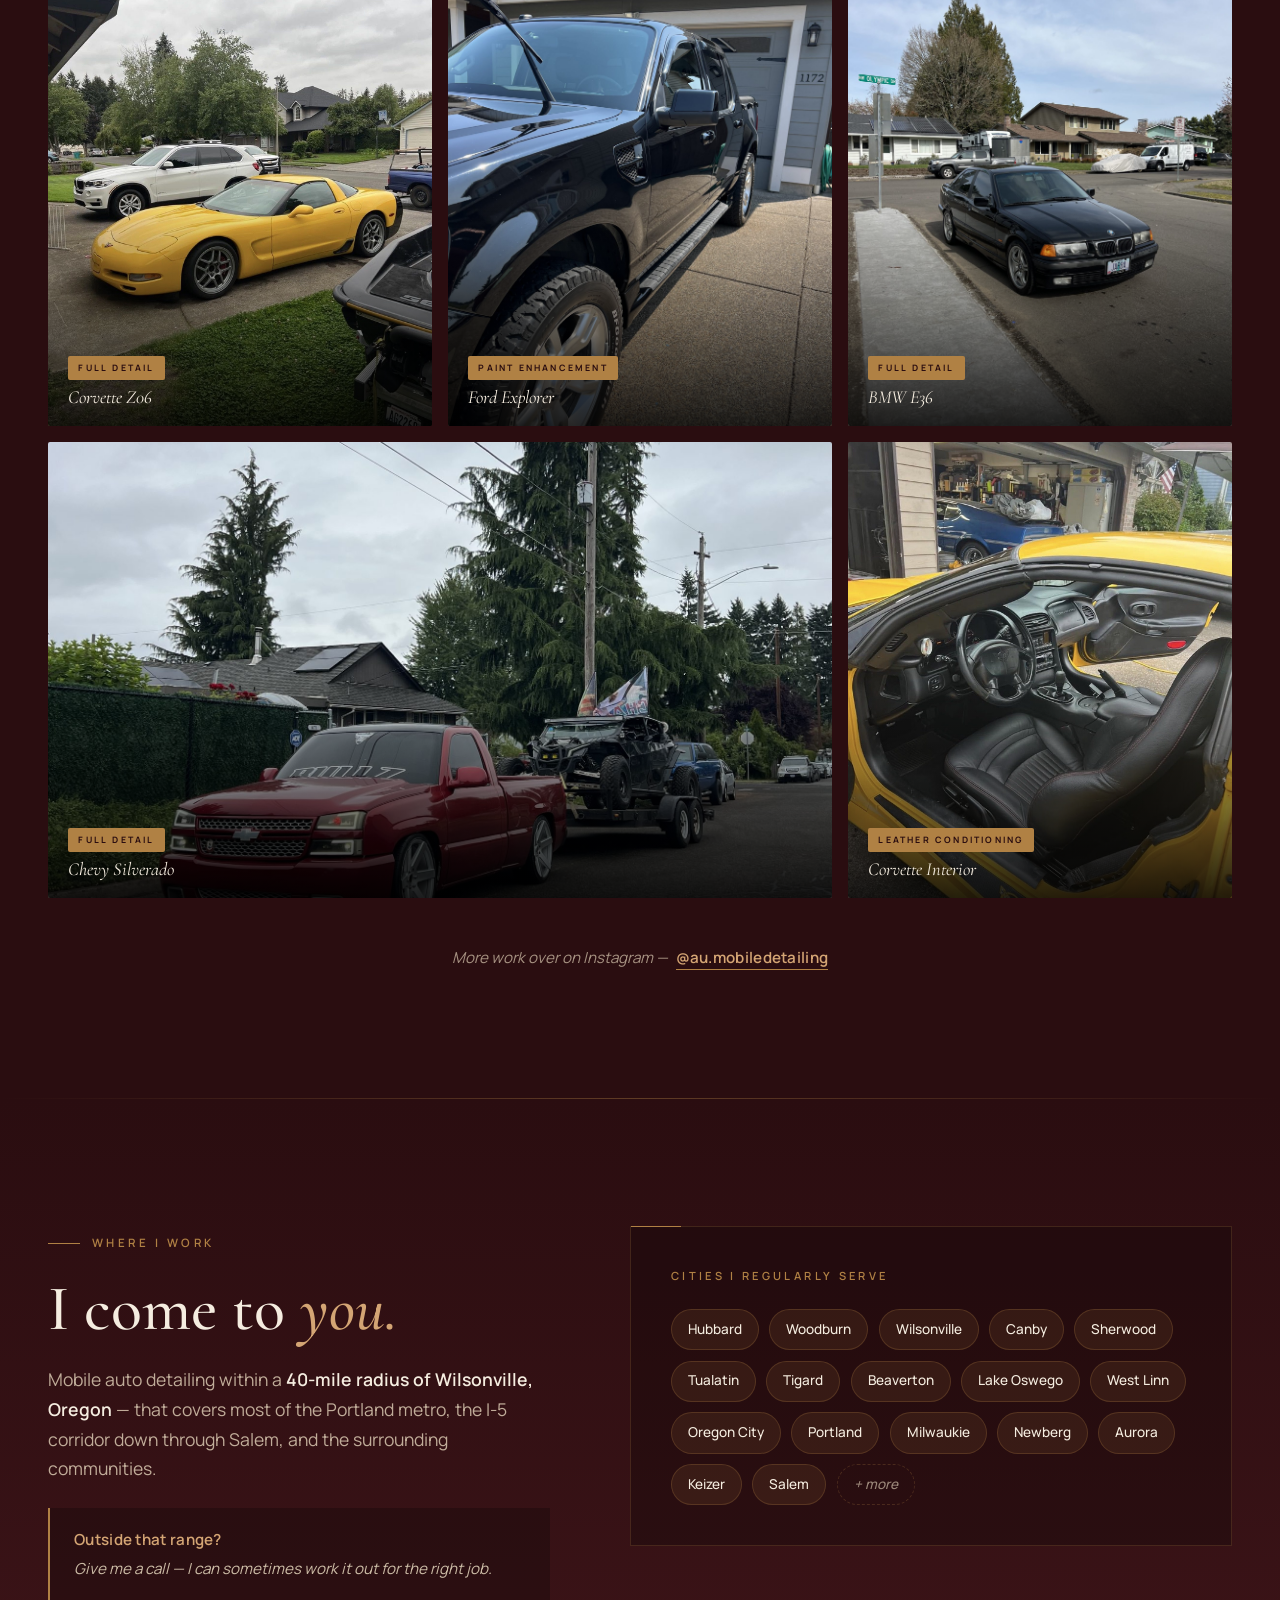
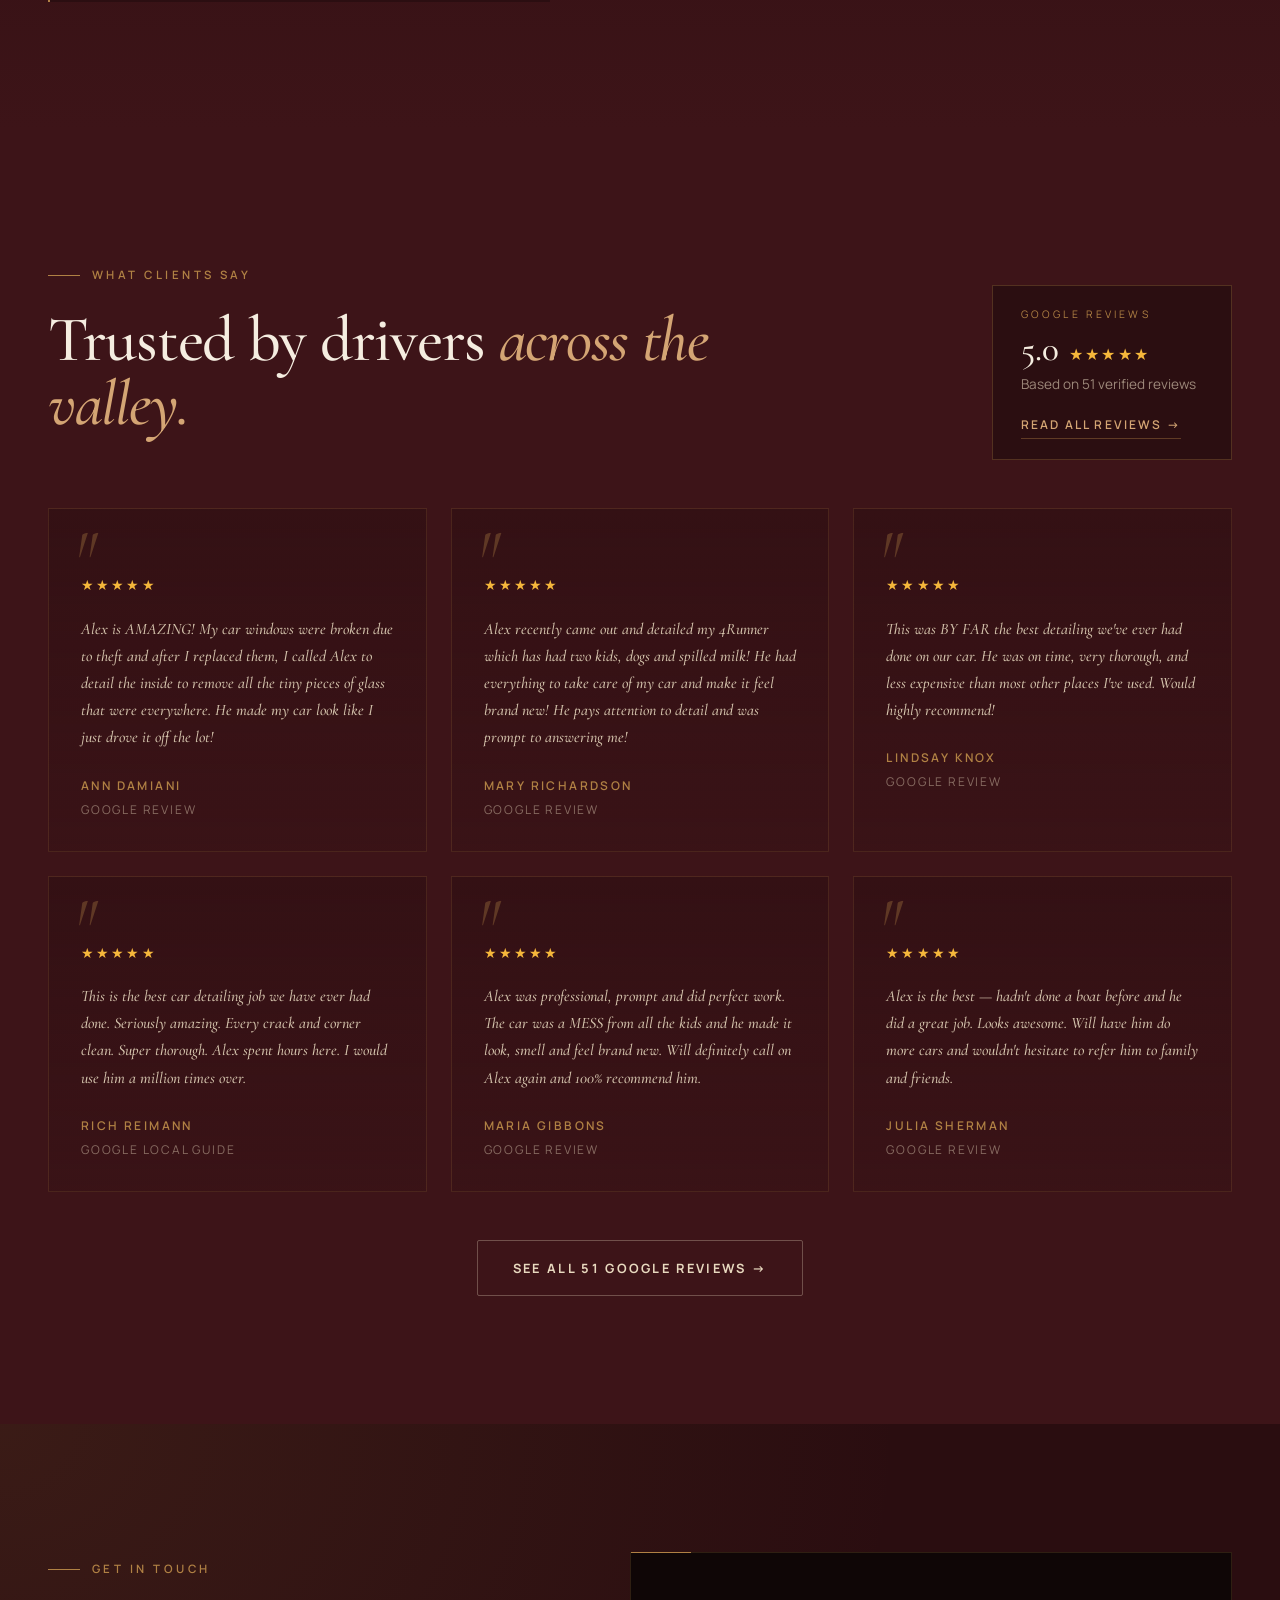
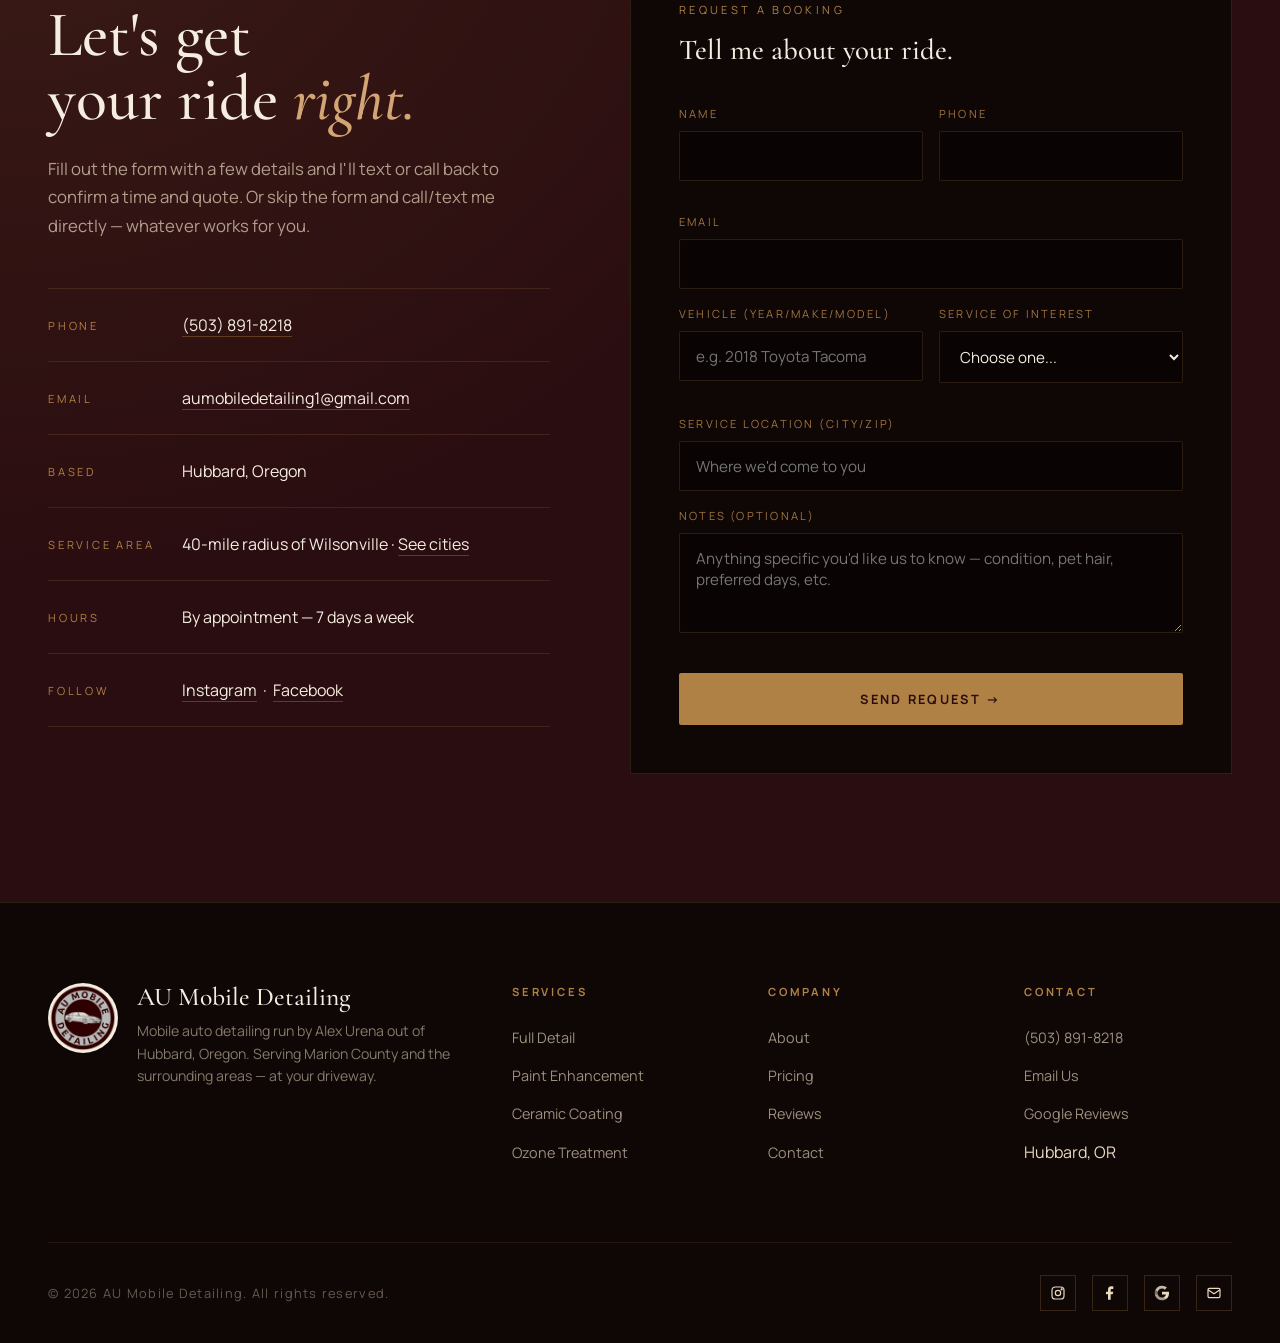
==== commit 8203abfb: "Selecting correct HTML file for the carpet and seat shampooing" ====
--- a/index.html
+++ b/index.html
@@ -1459,7 +1459,7 @@
           <div class="addon-price"><span class="dollar">$</span>55</div>
           <div class="addon-note">Cloth seats — deep-cleaned &amp; extracted</div>
         </a>
-        <a href="services/carpet-shampoo.html" class="addon-item addon-link featured-addon">
+        <a href="services/carpet-and-seat-shampoo.html" class="addon-item addon-link featured-addon">
           <div class="addon-name">Carpet + Seat Combo</div>
           <div class="addon-price"><span class="dollar">$</span>90</div>
           <div class="addon-note">Save $10 vs. individual</div>
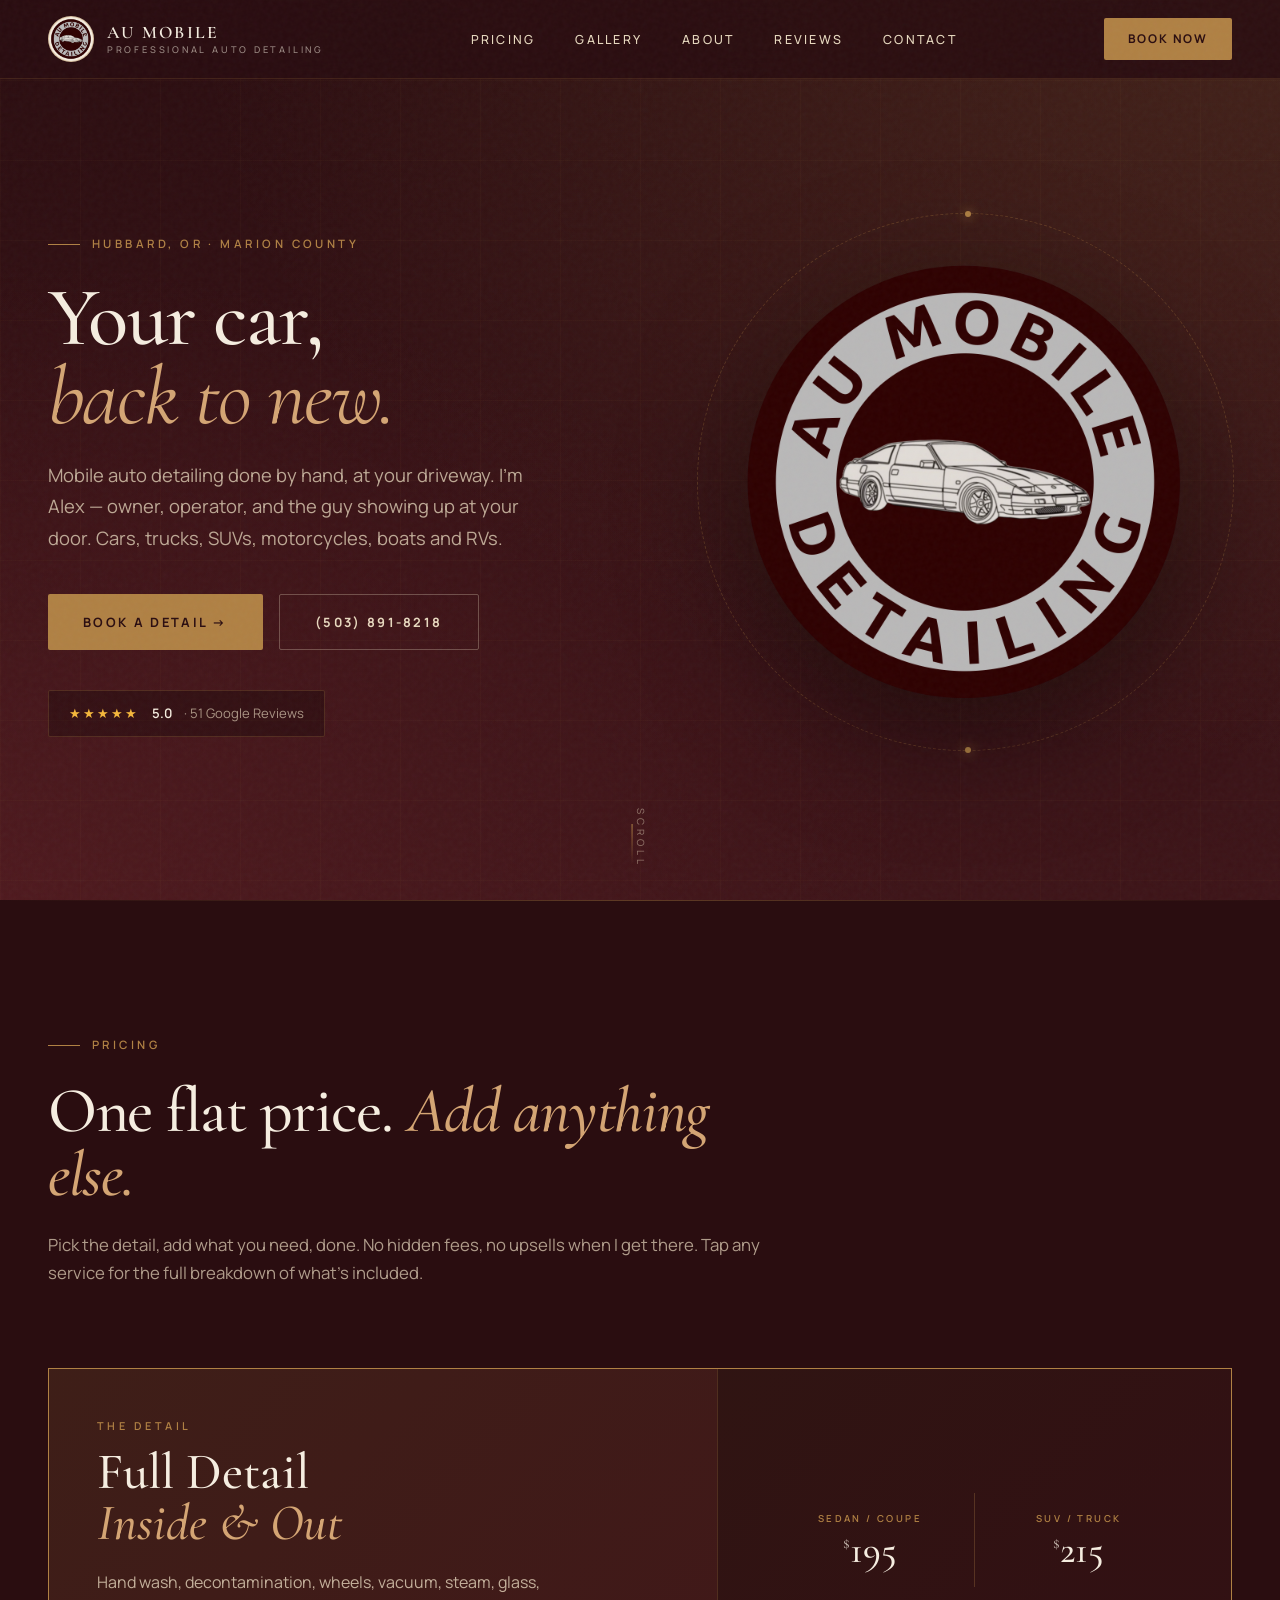
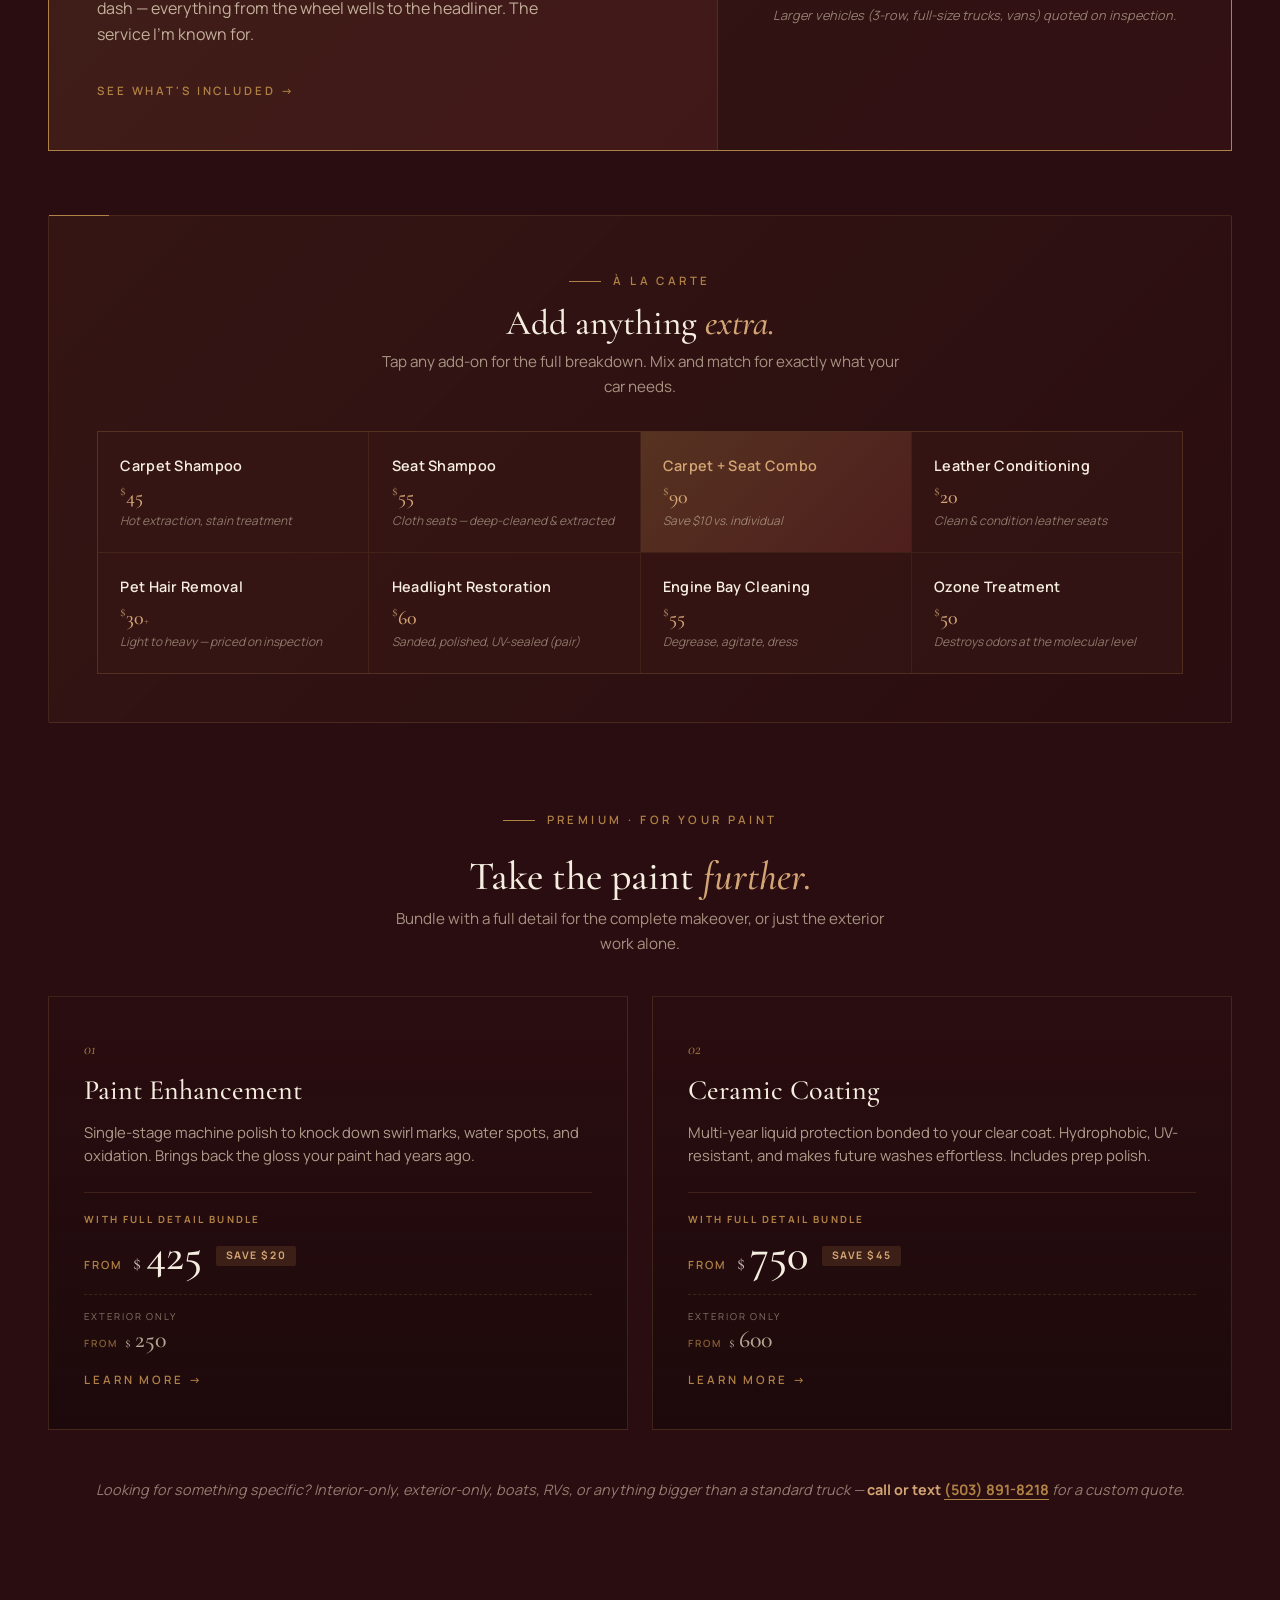
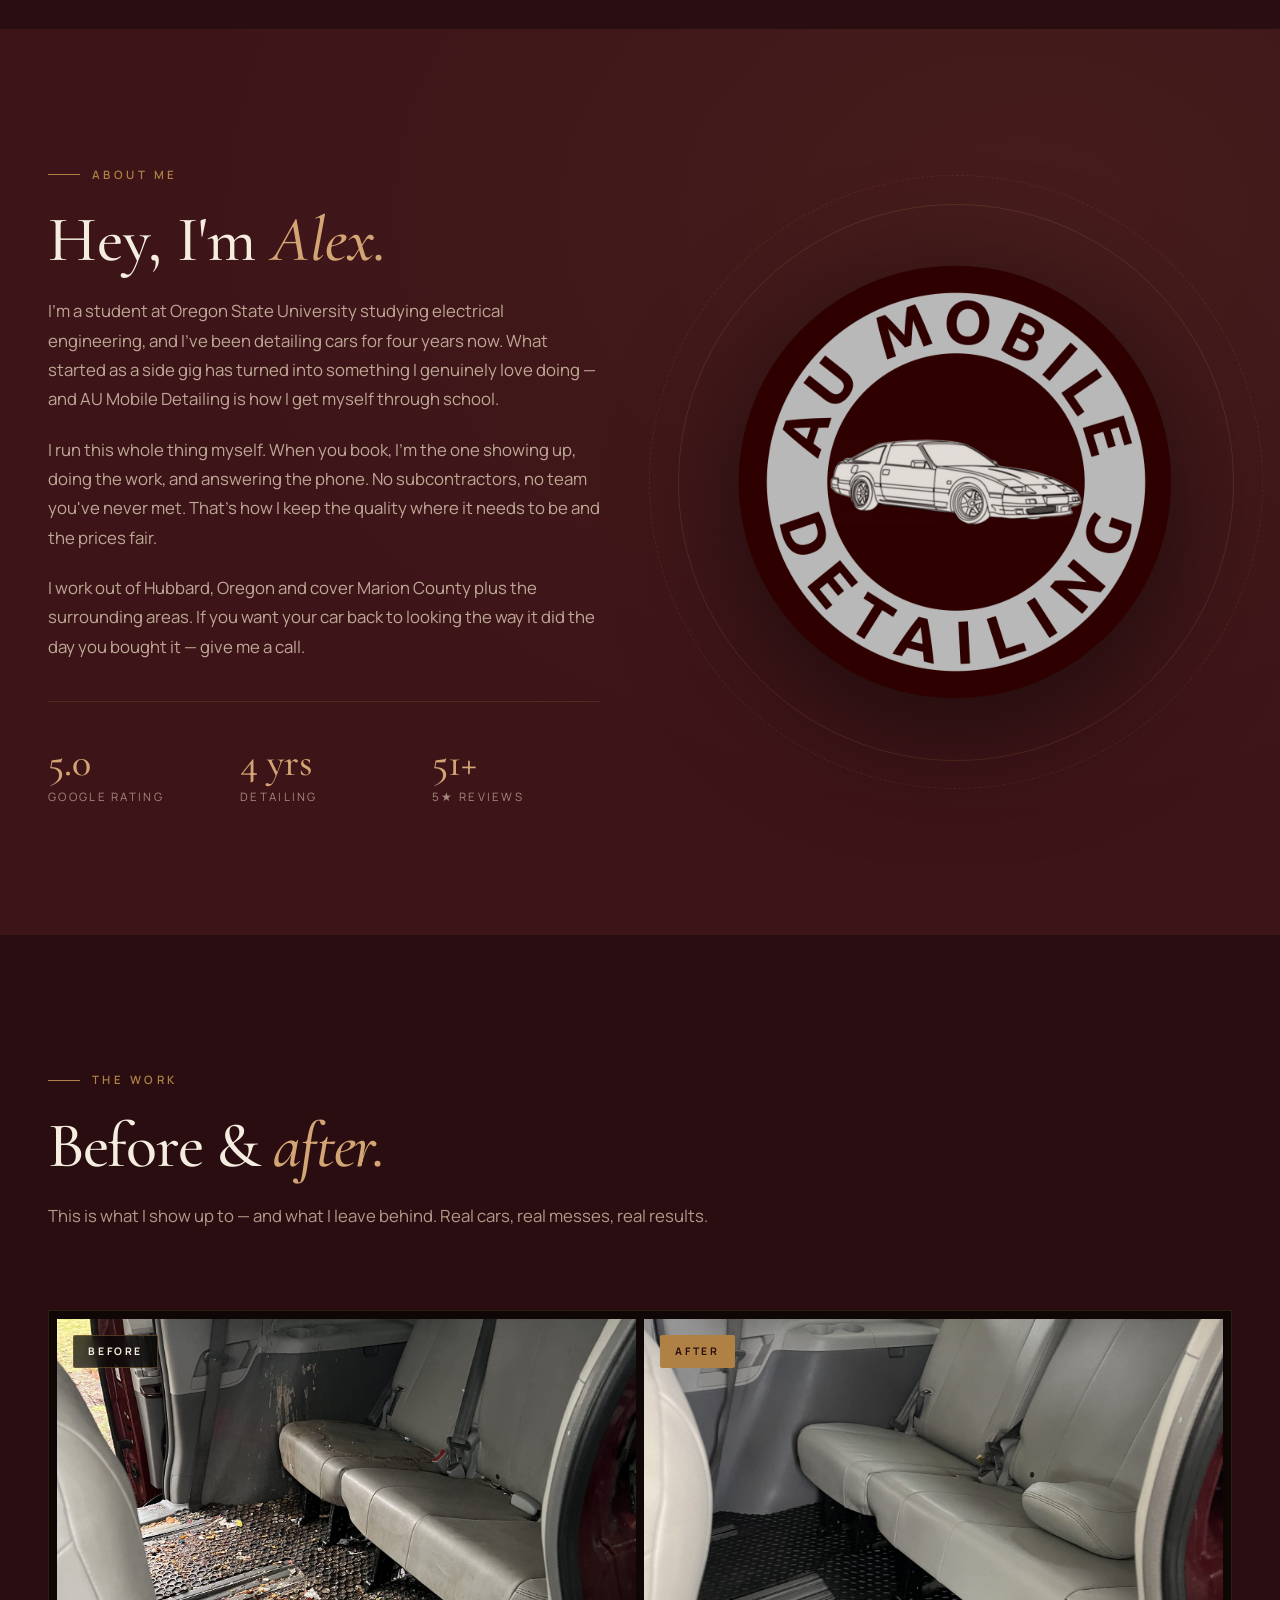
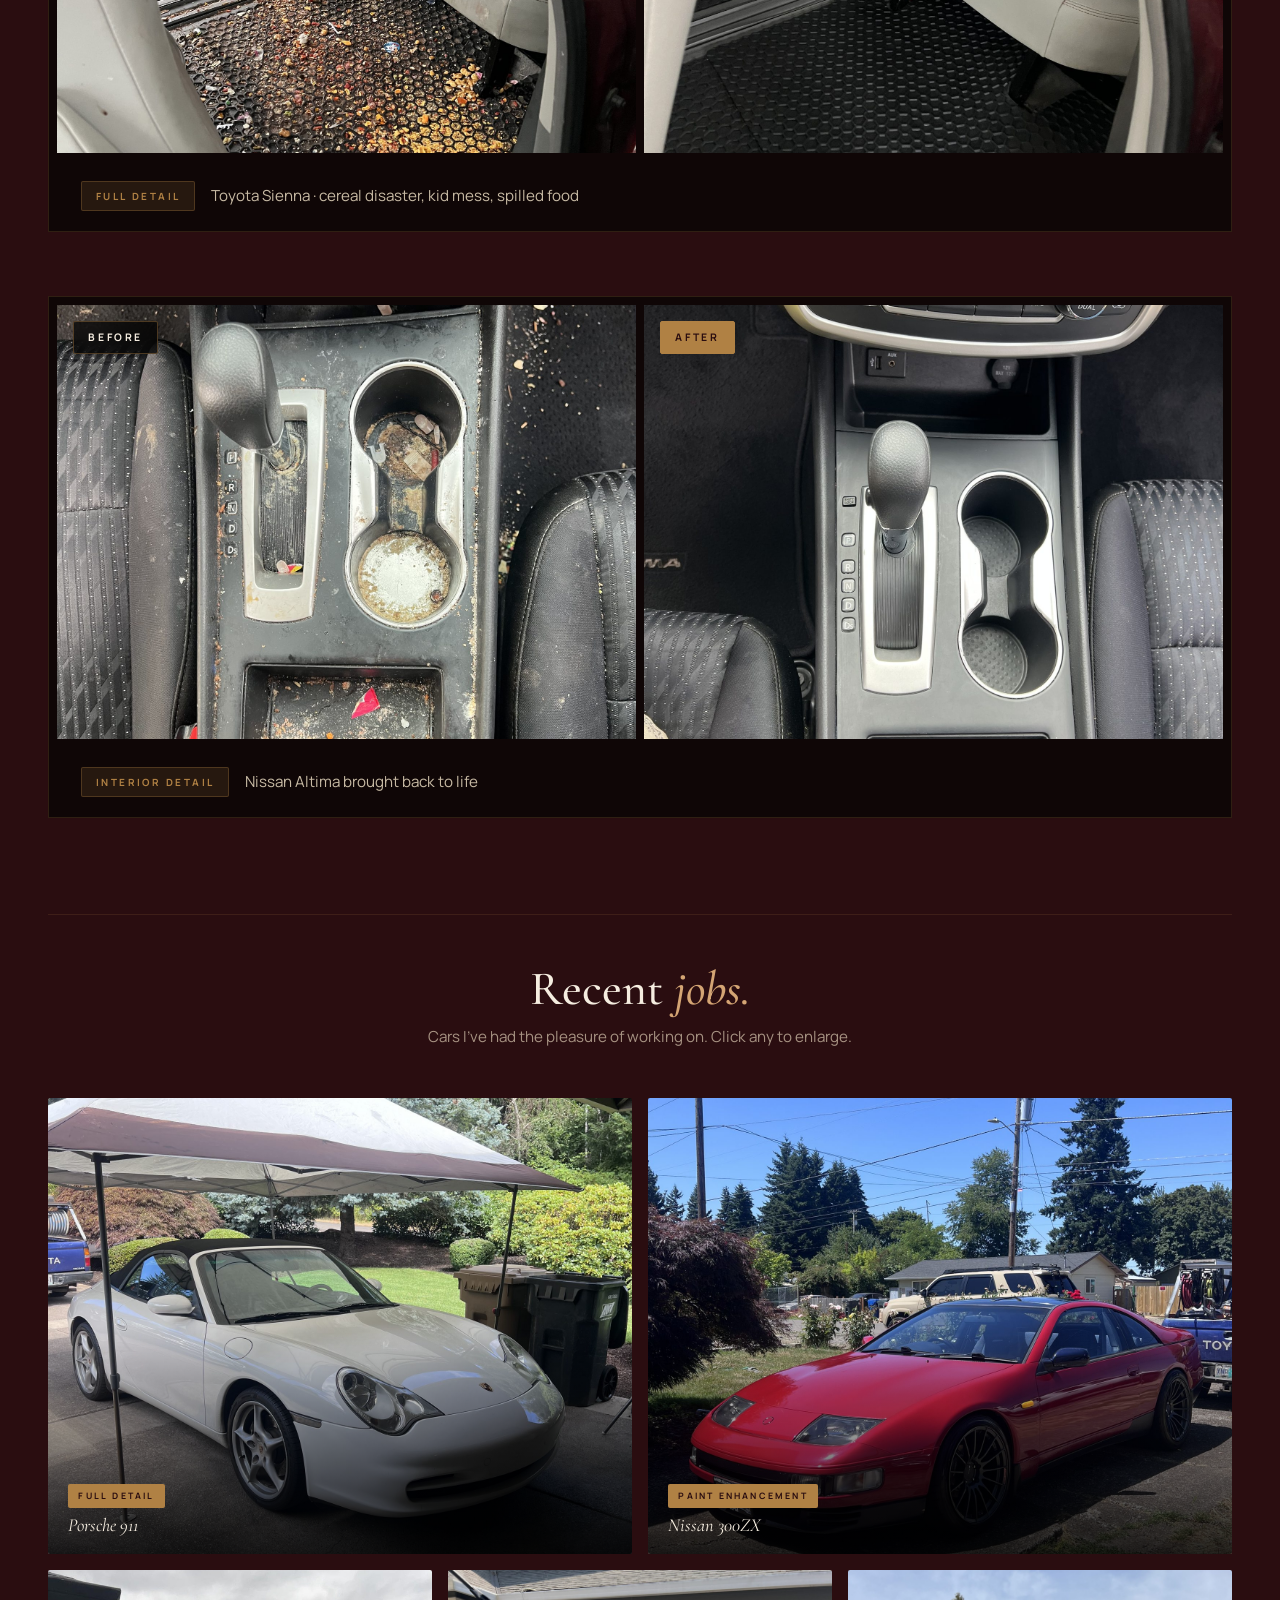
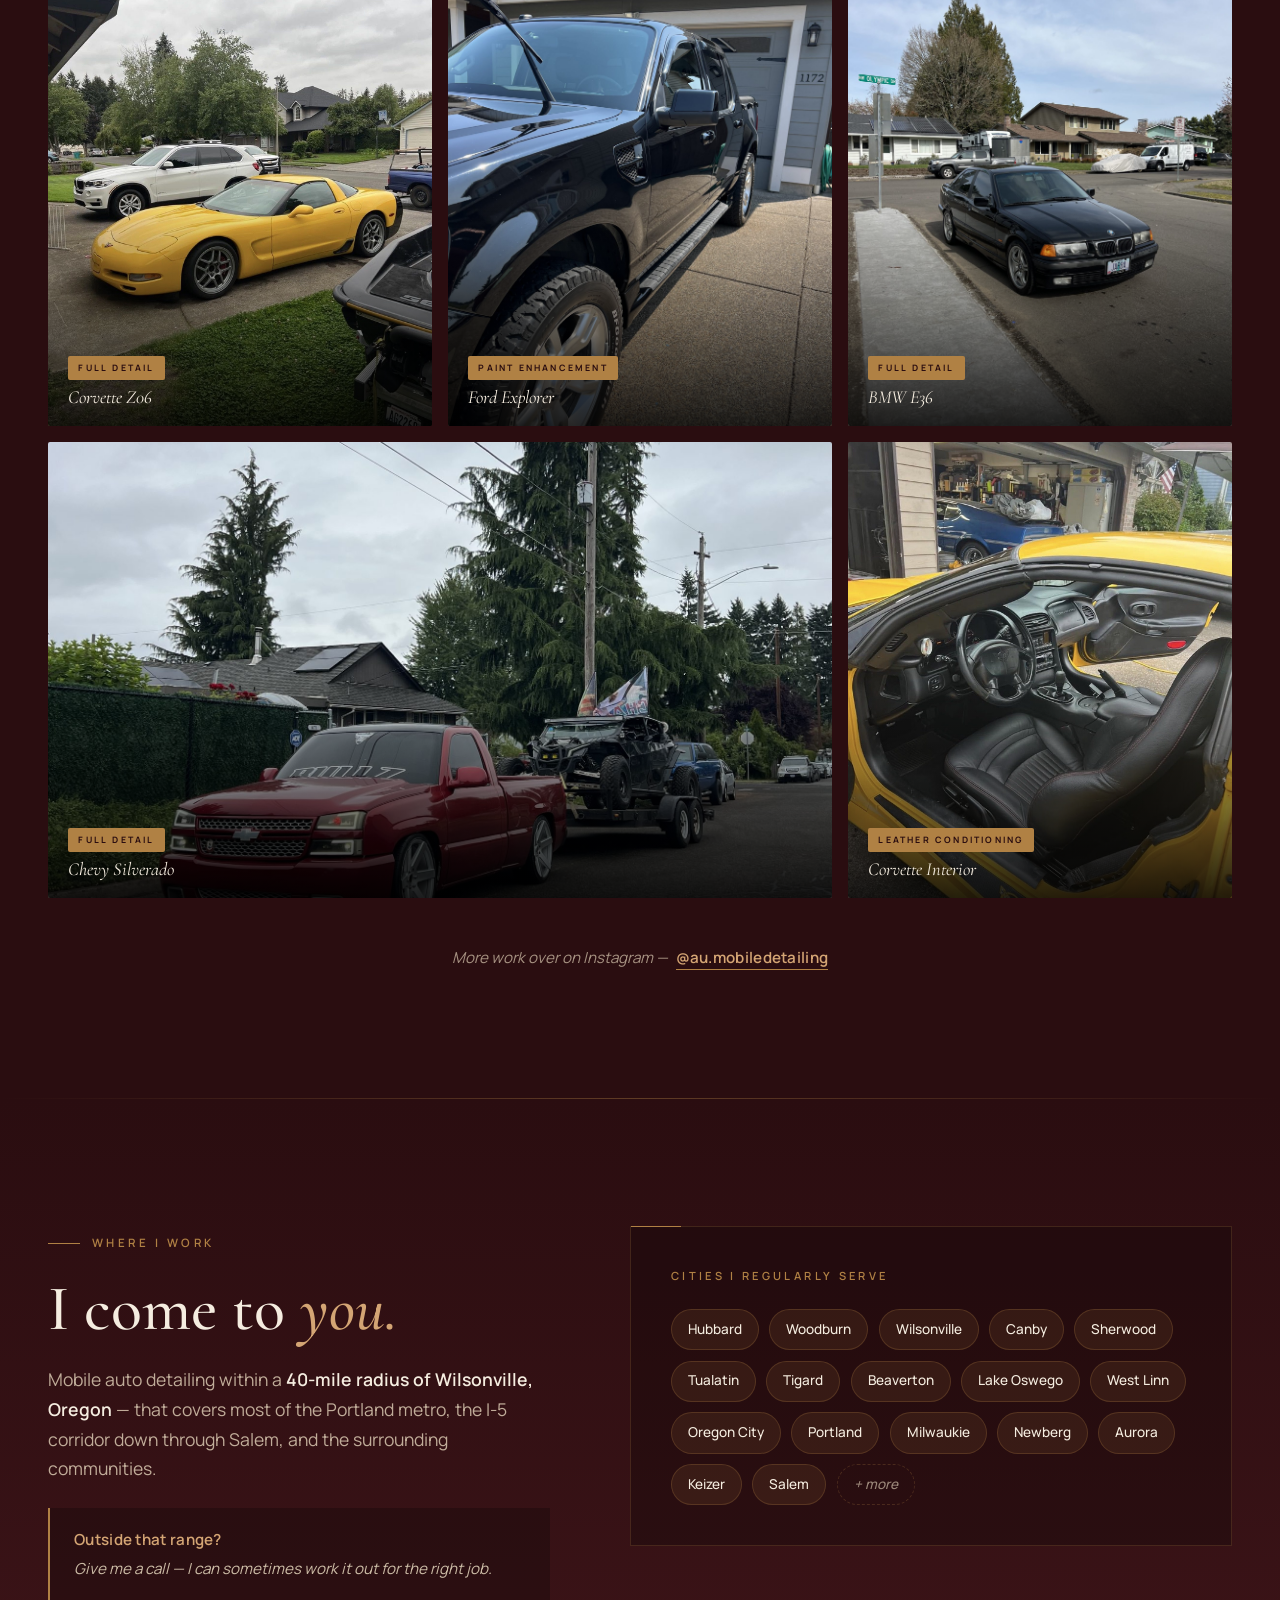
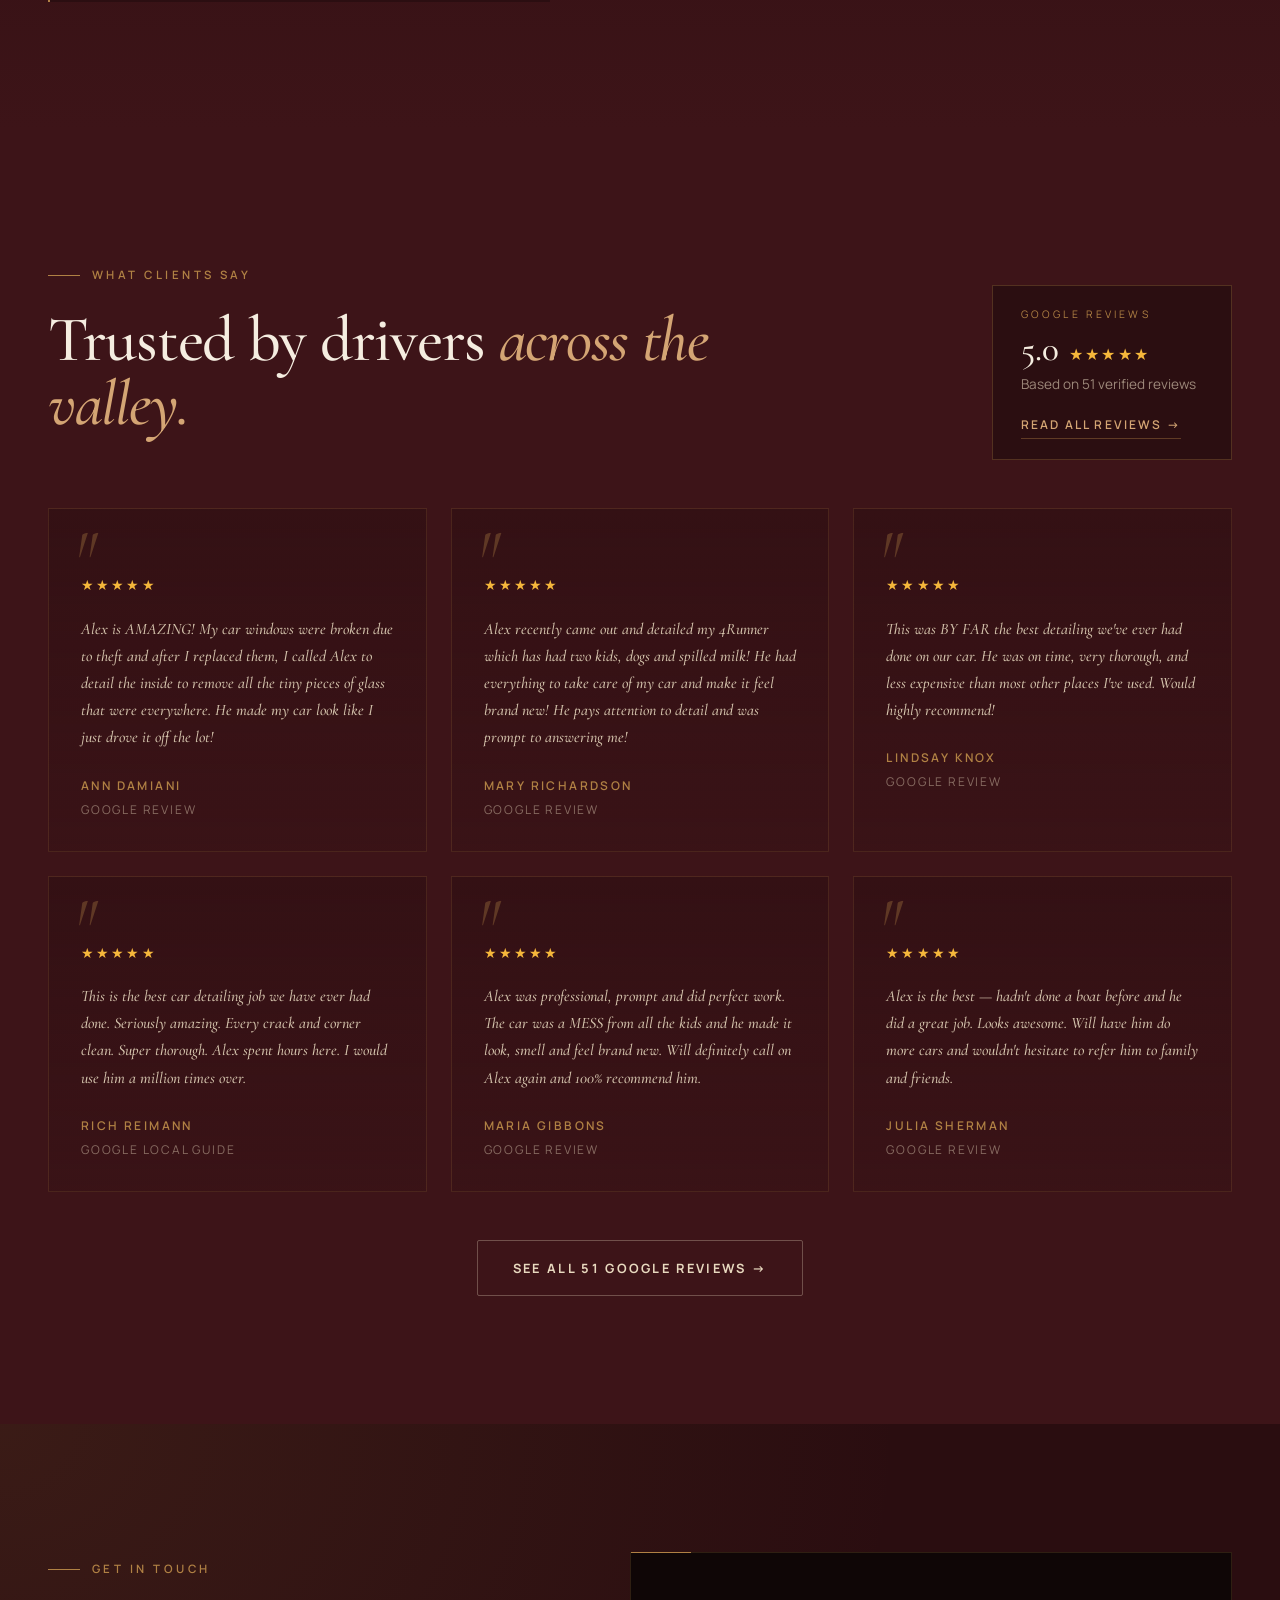
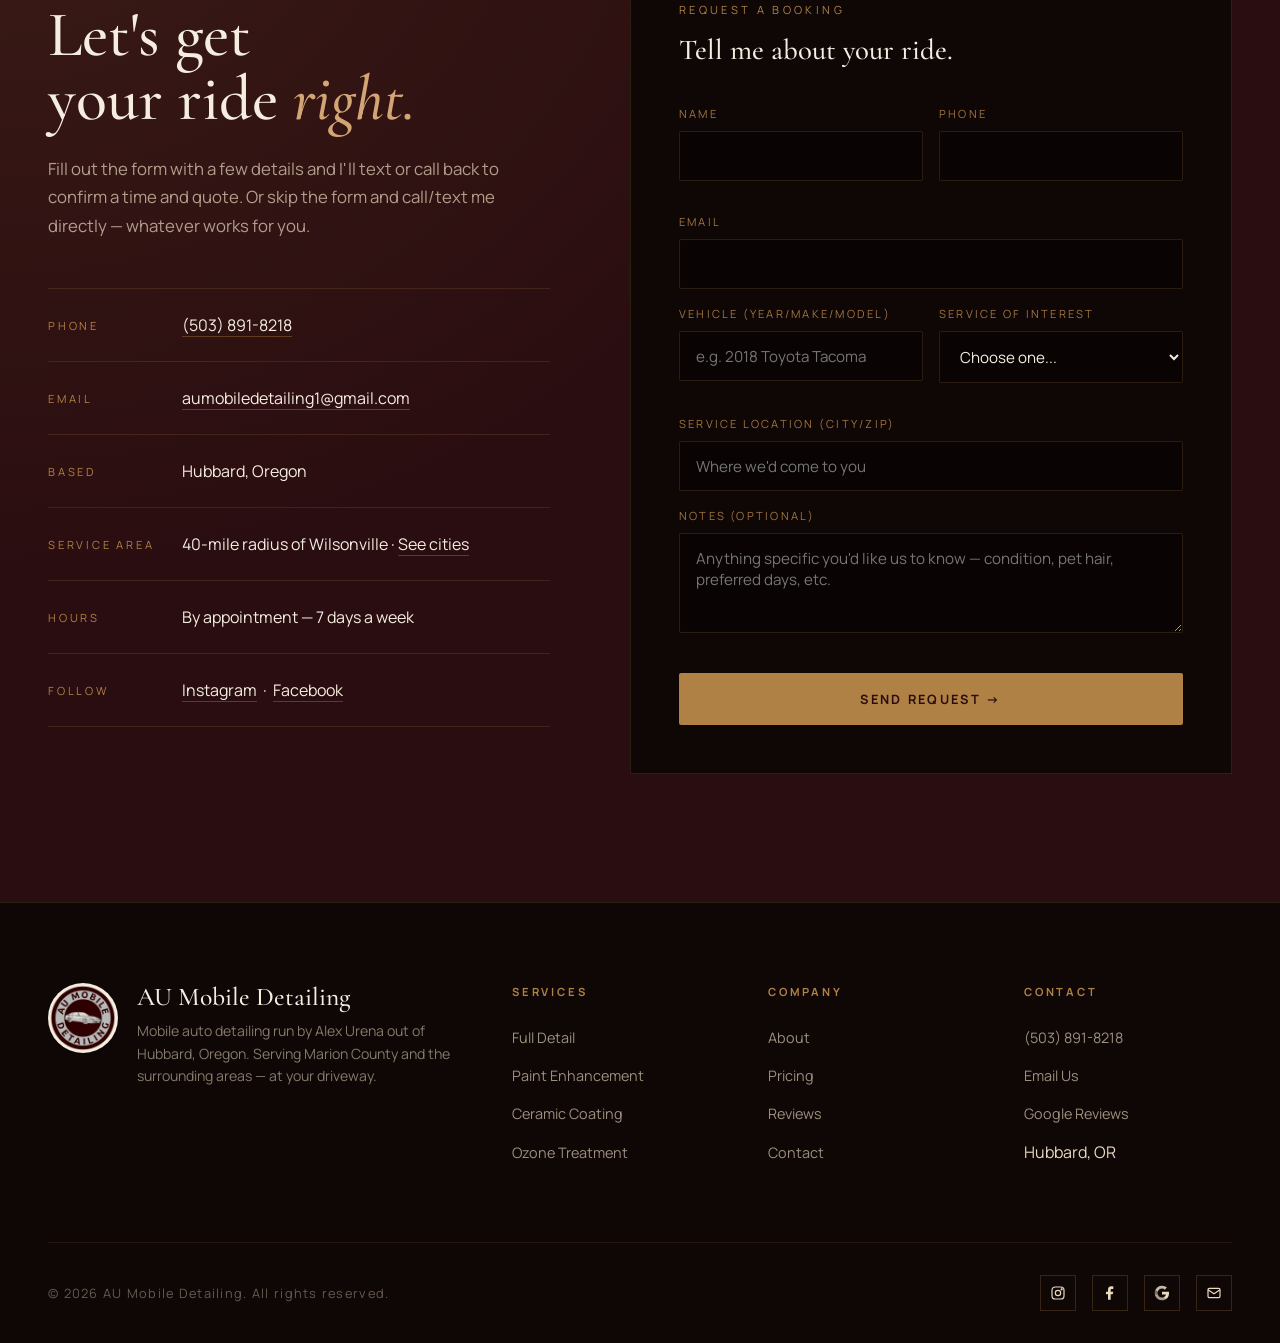
==== commit 0d6c0896: "update booking form adddress" ====
--- a/index.html
+++ b/index.html
@@ -1836,7 +1836,7 @@
         </div>
       </div>
 
-      <form id="bookingForm" class="reveal" onsubmit="handleSubmit(event)">
+      <form id="bookingForm" class="reveal" action="https://formspree.io/f/mgoqlpjy" method="POST">
         <div class="form-eyebrow">Request a booking</div>
         <div class="form-title">Tell me about your ride.</div>
 
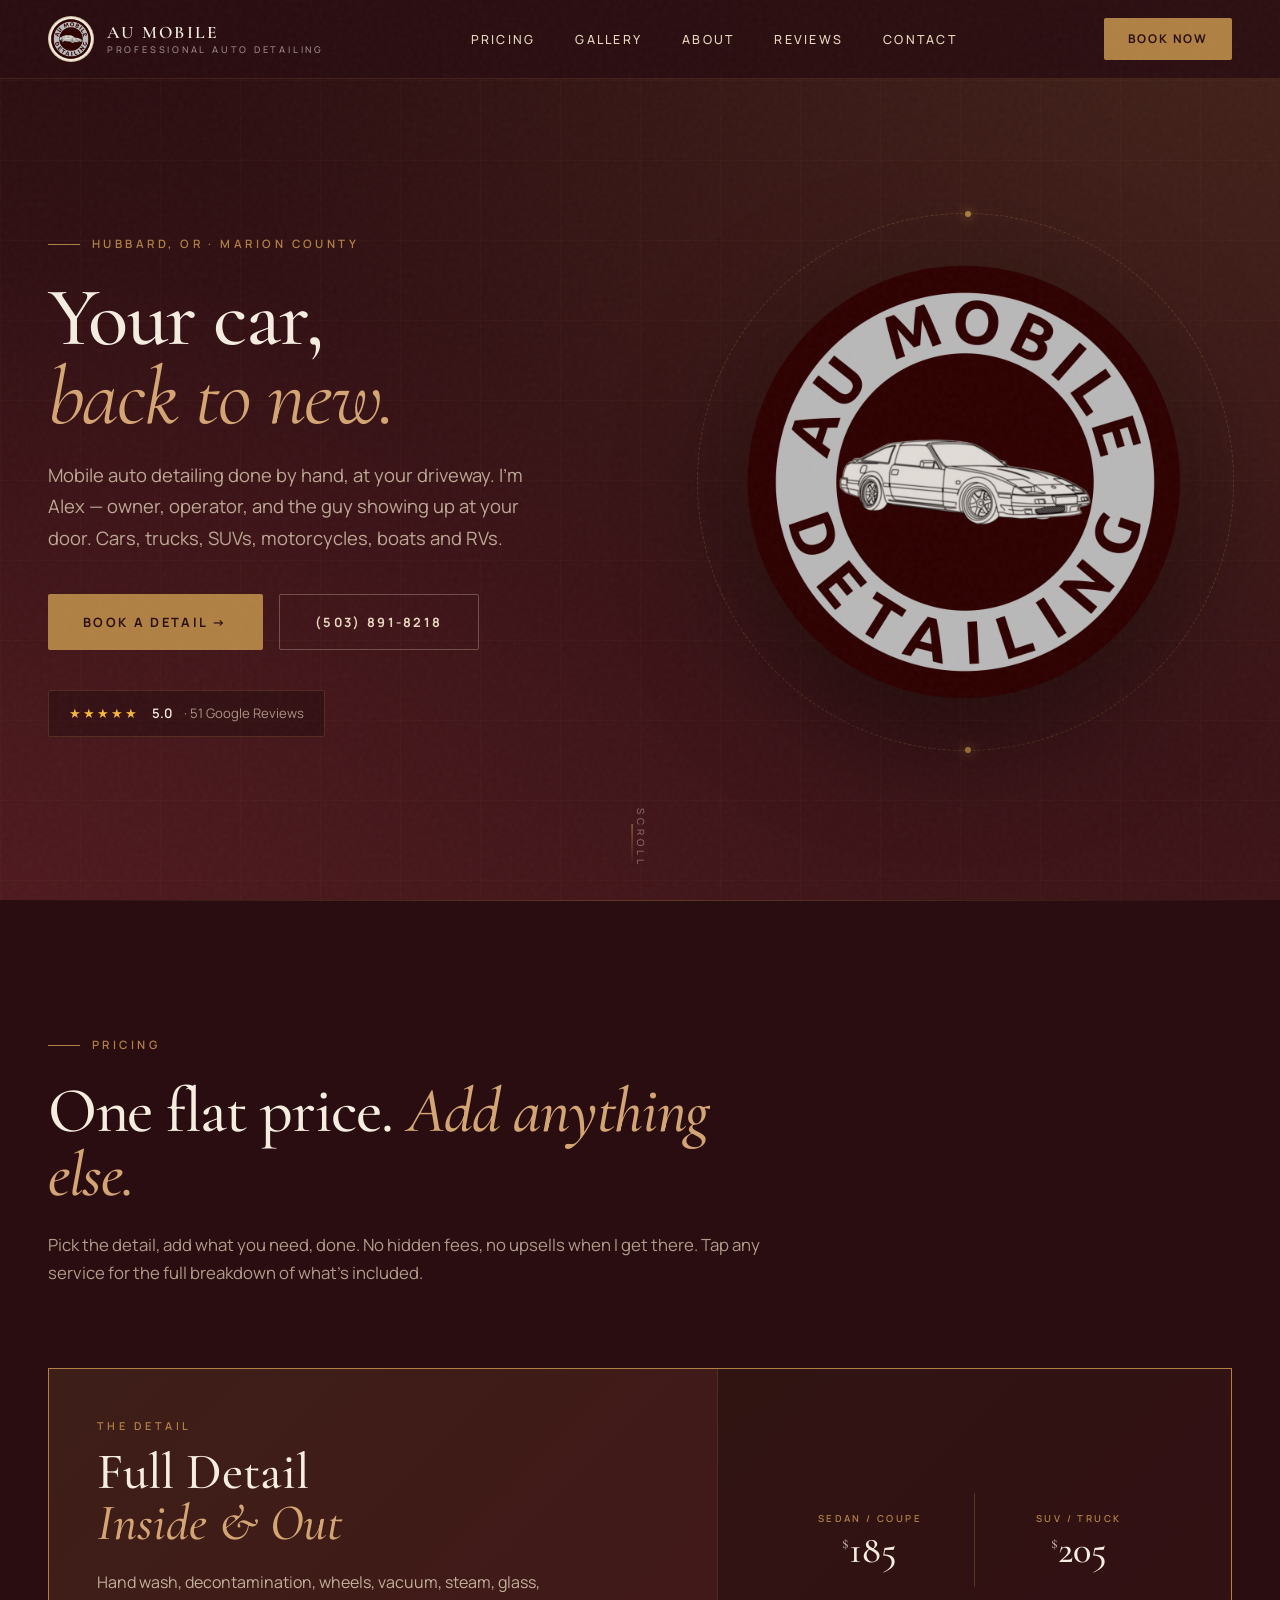
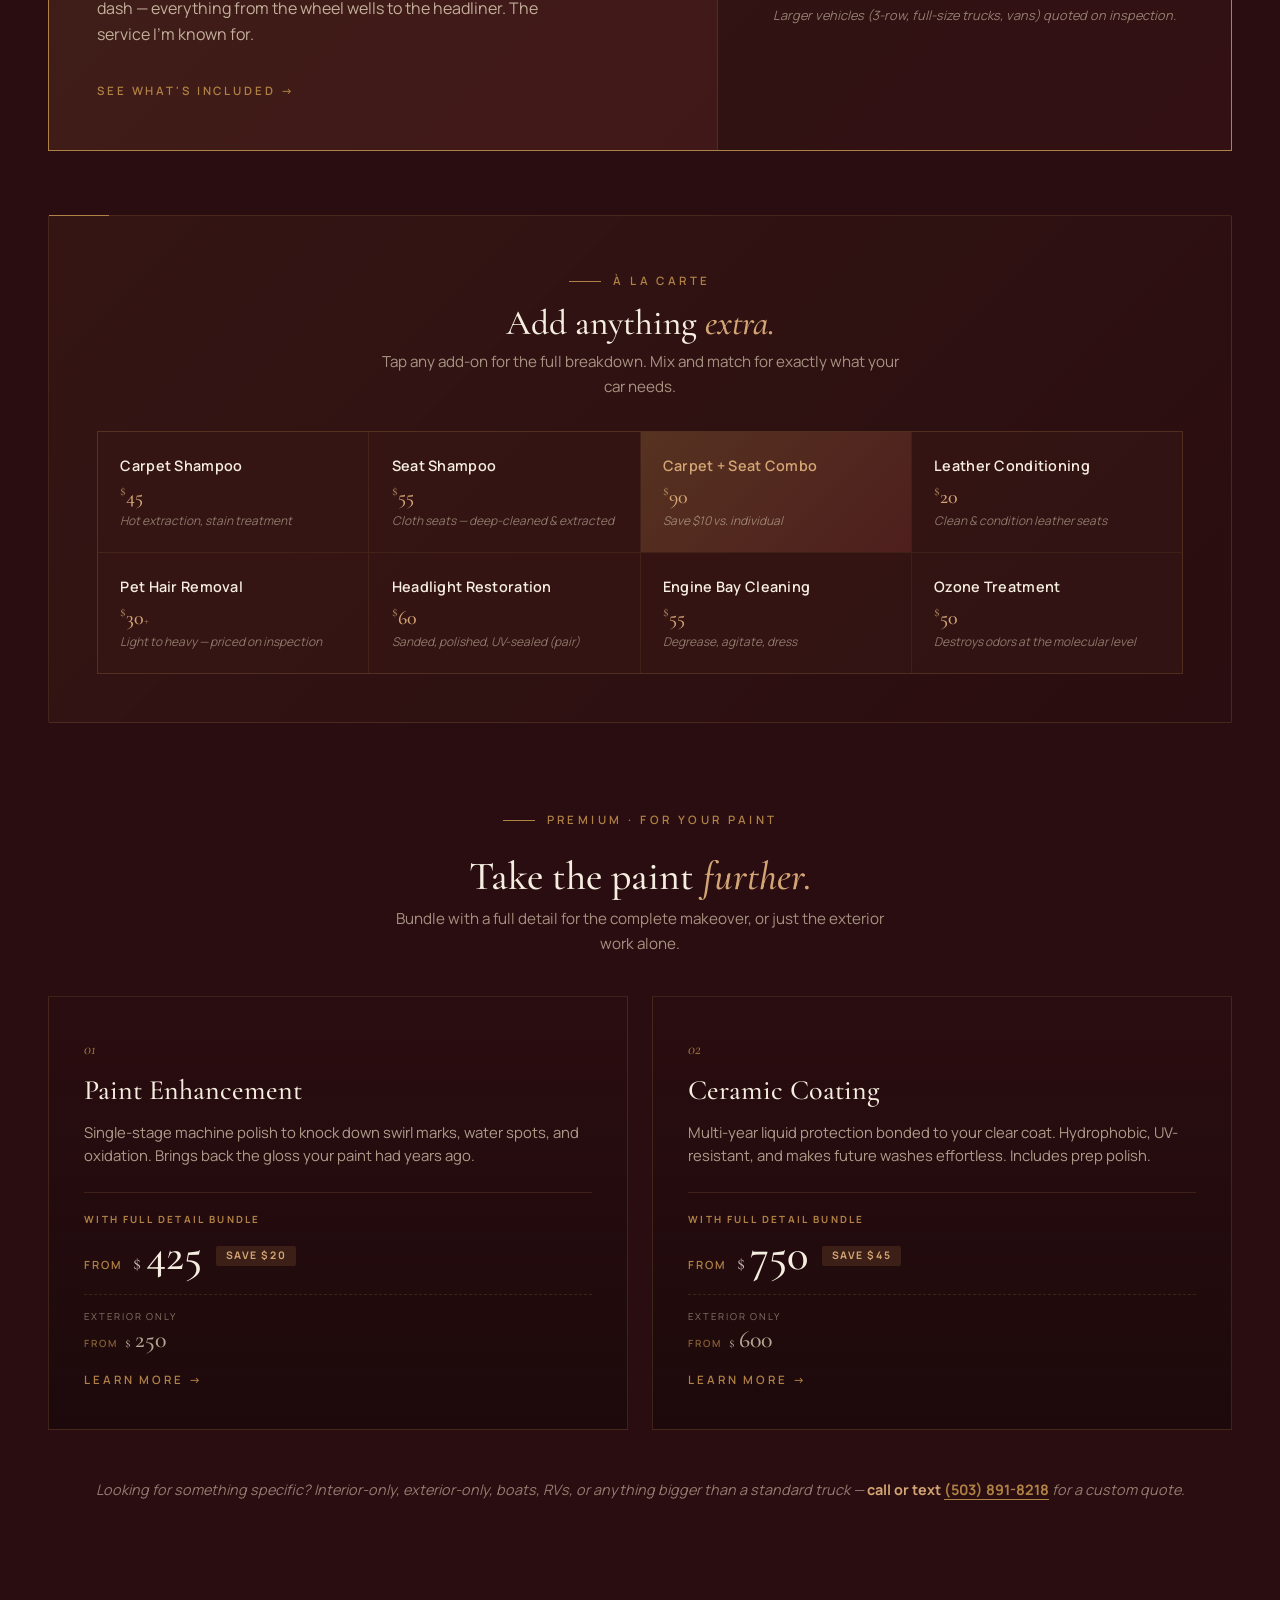
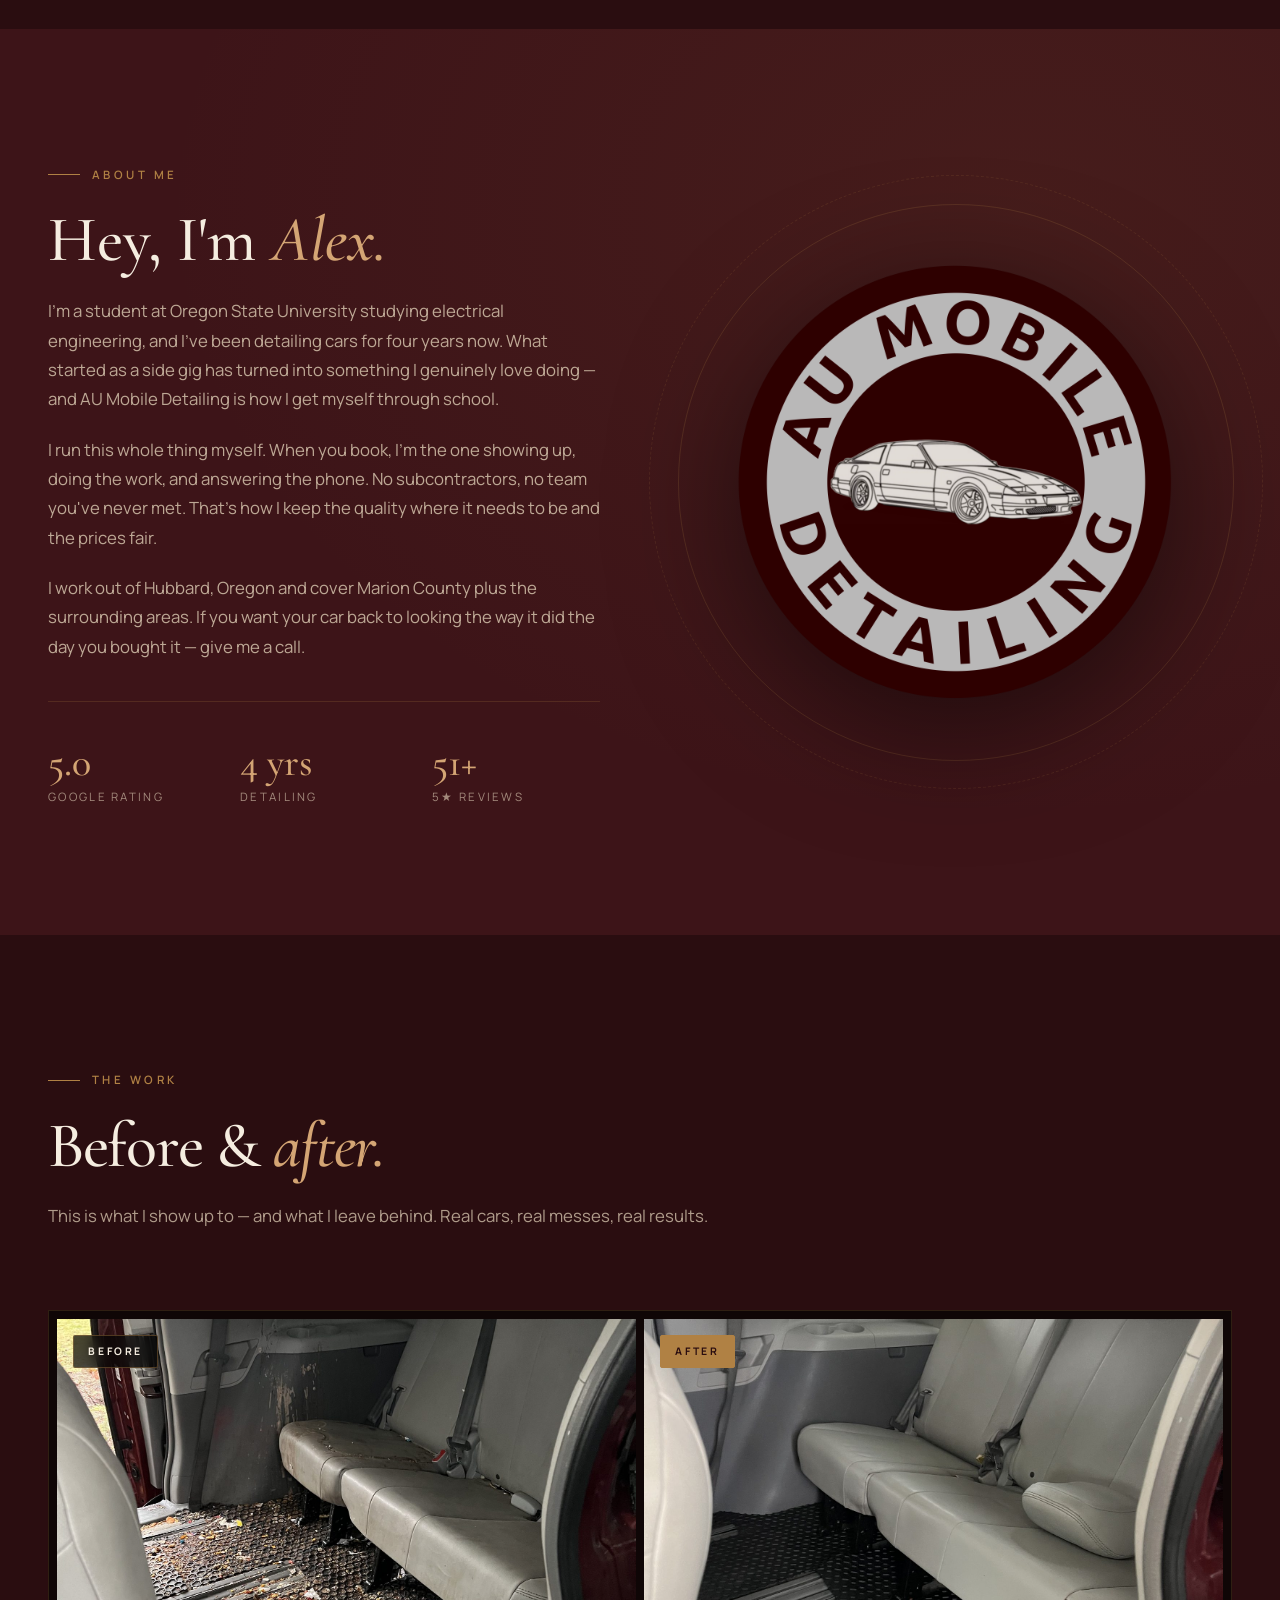
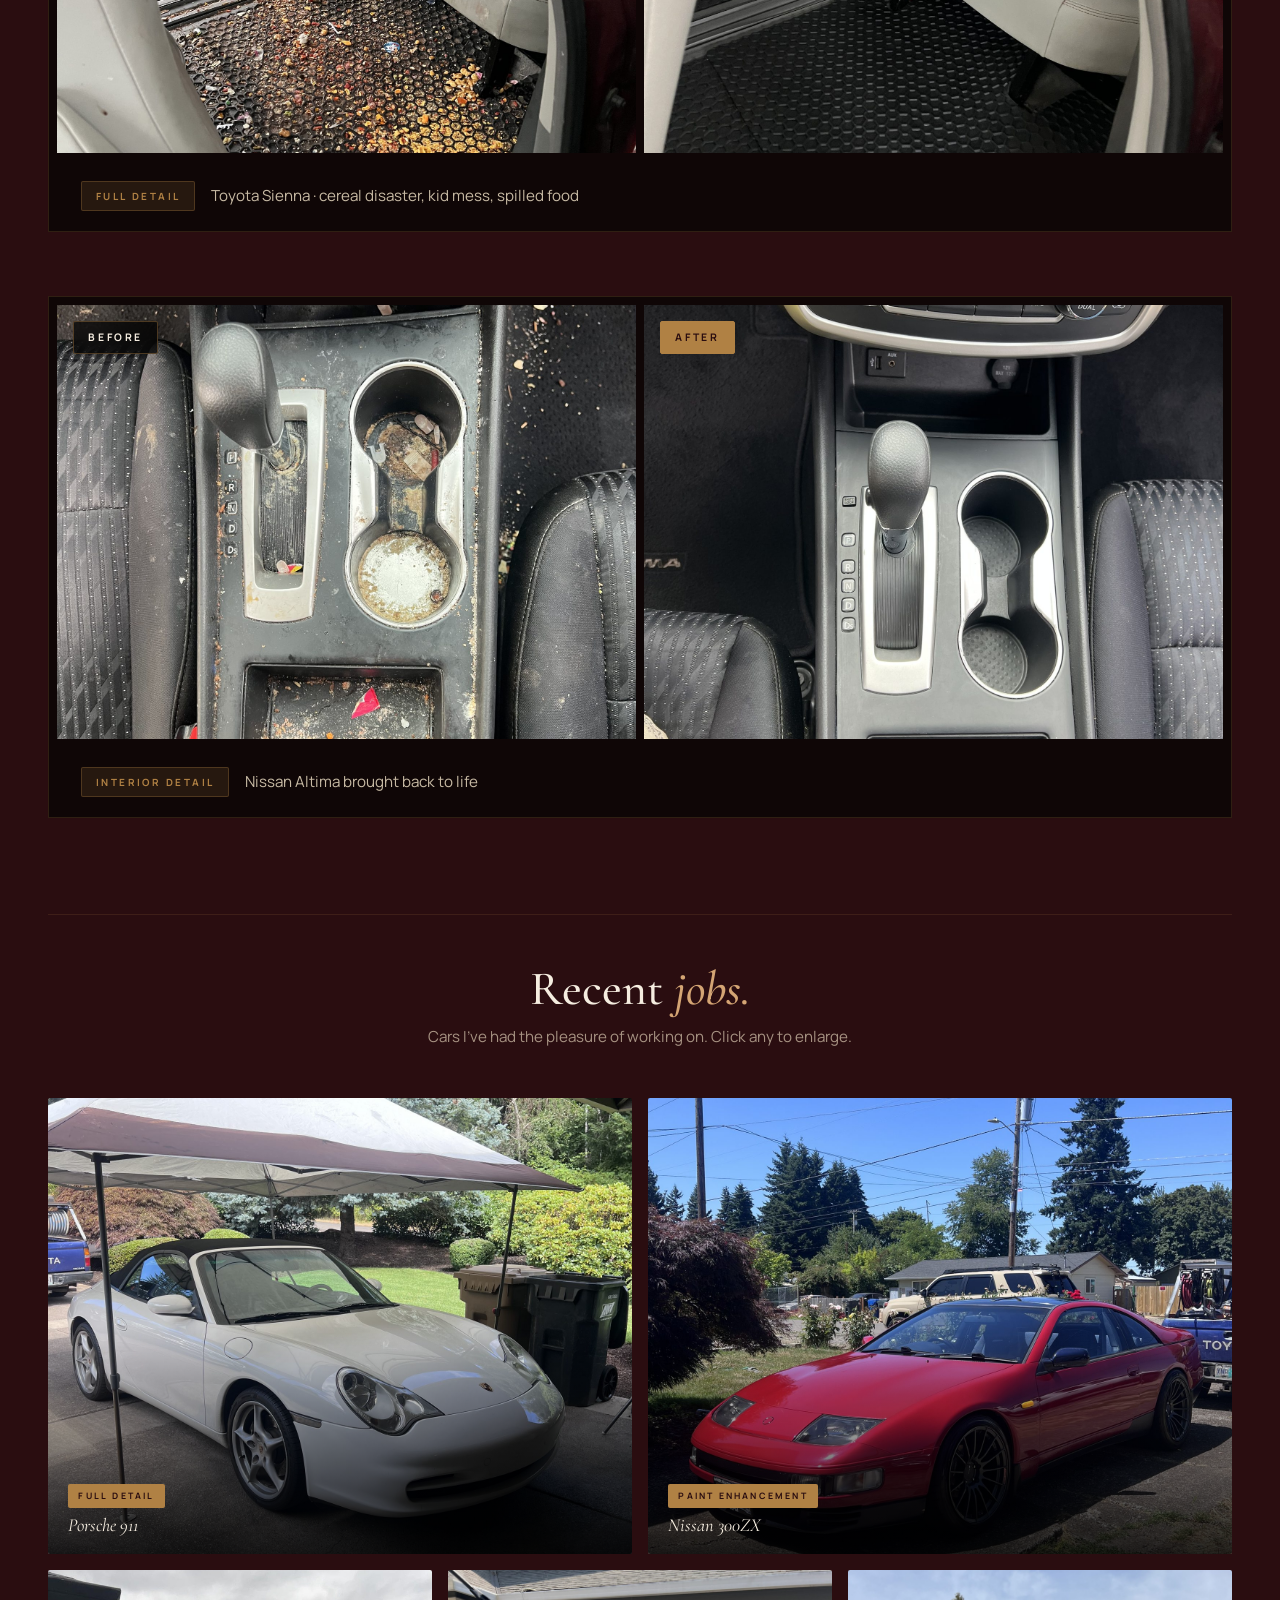
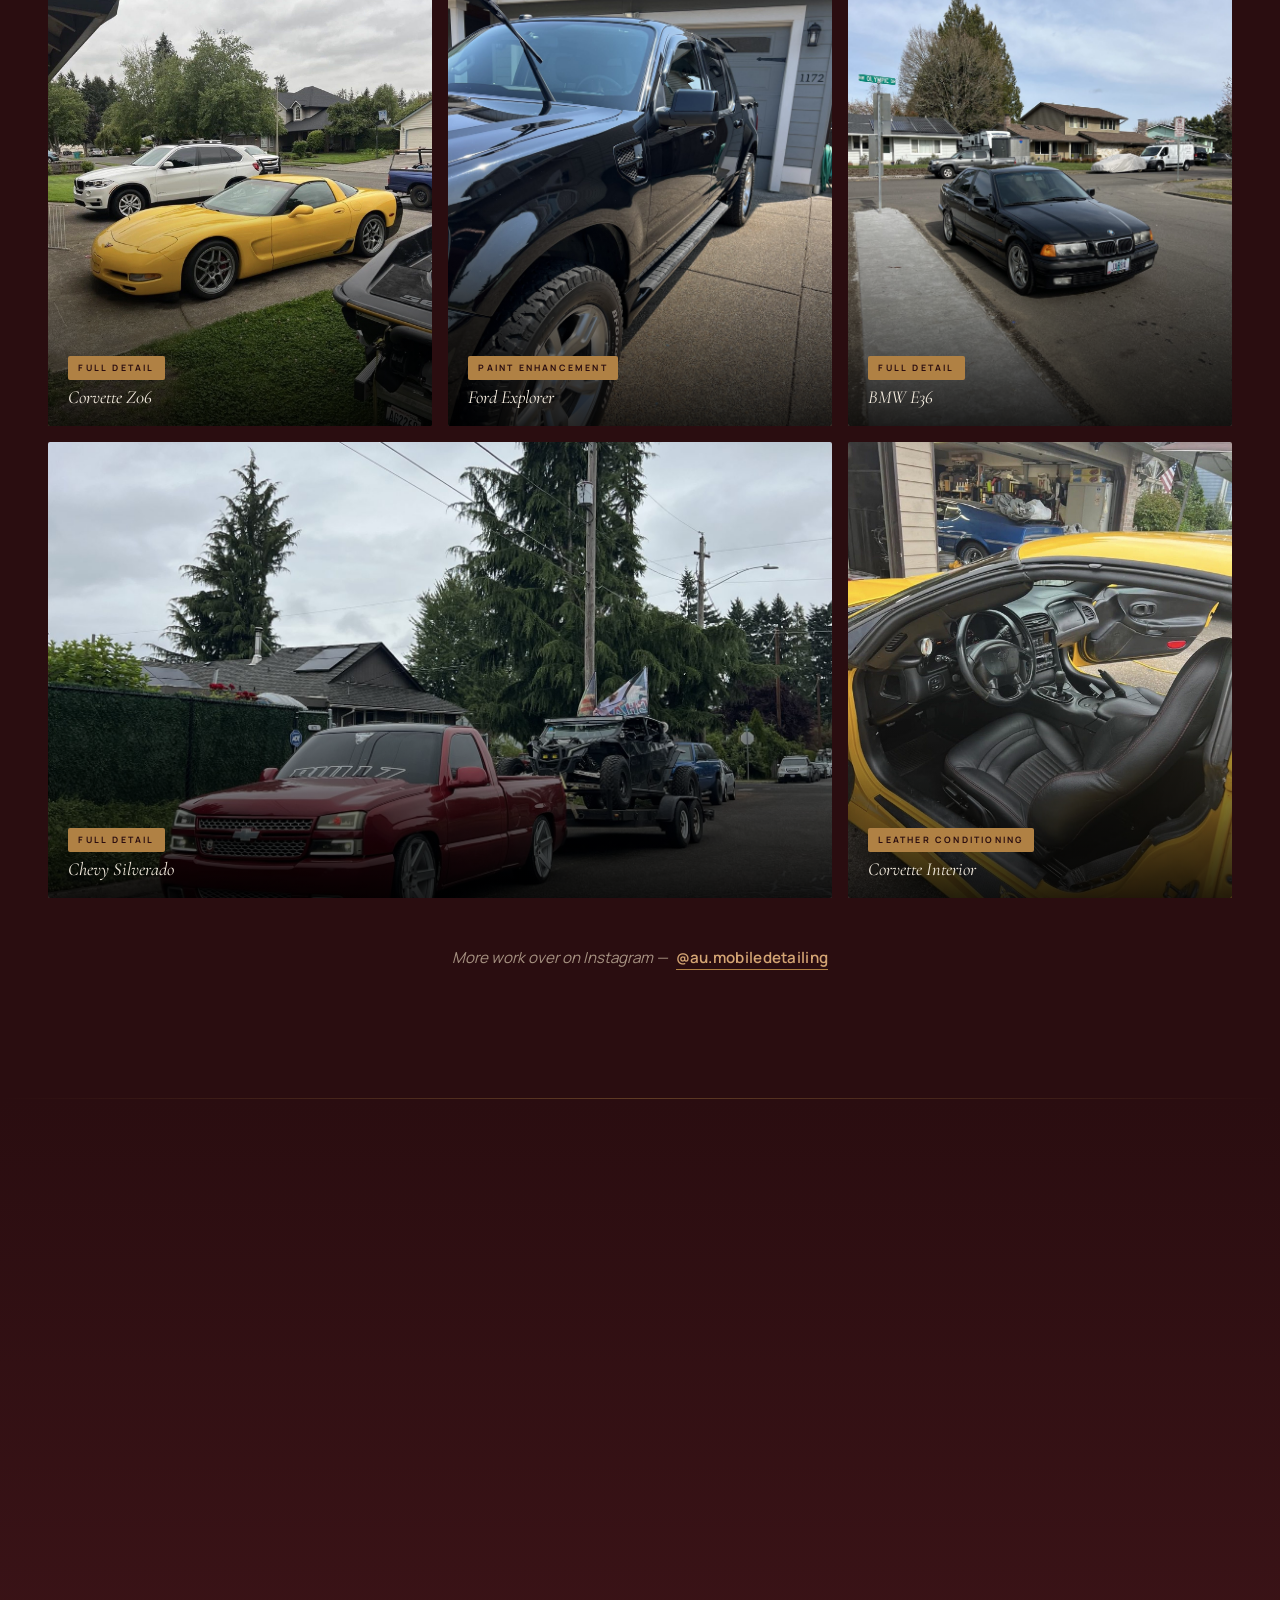
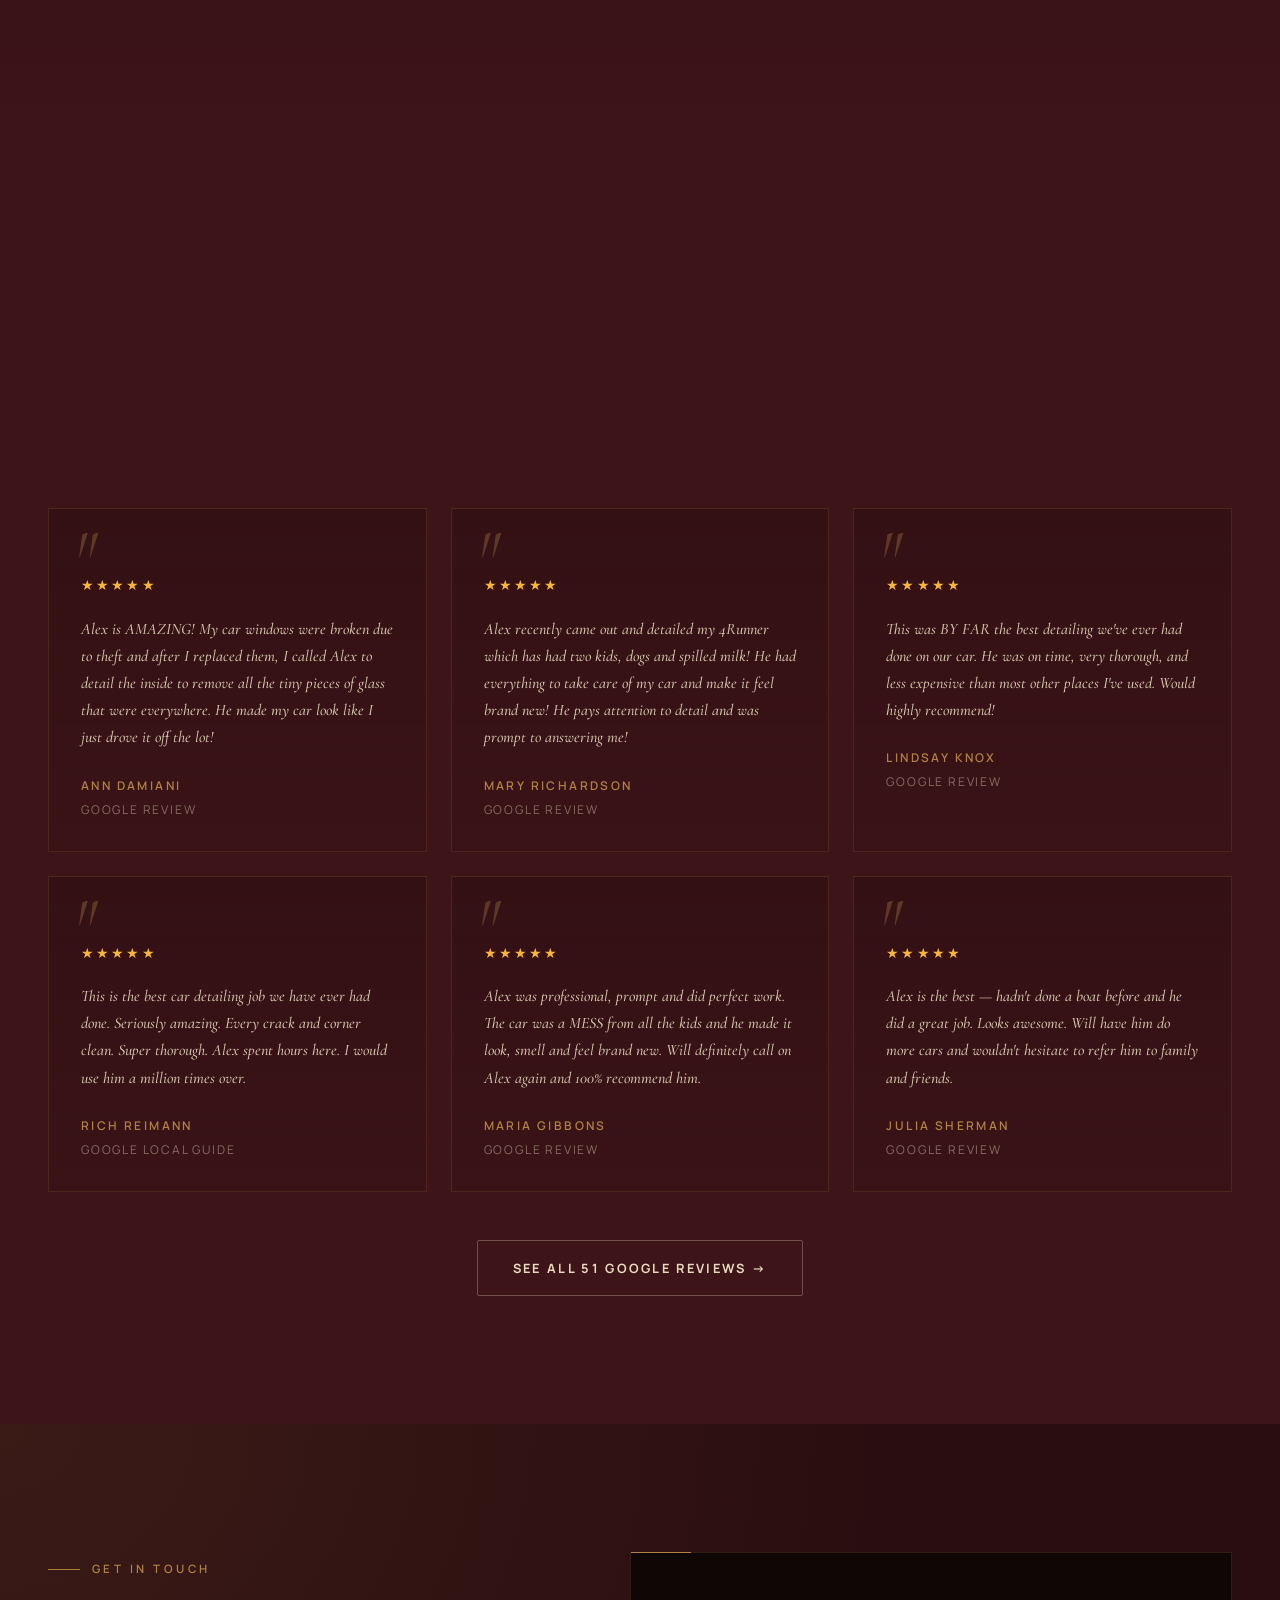
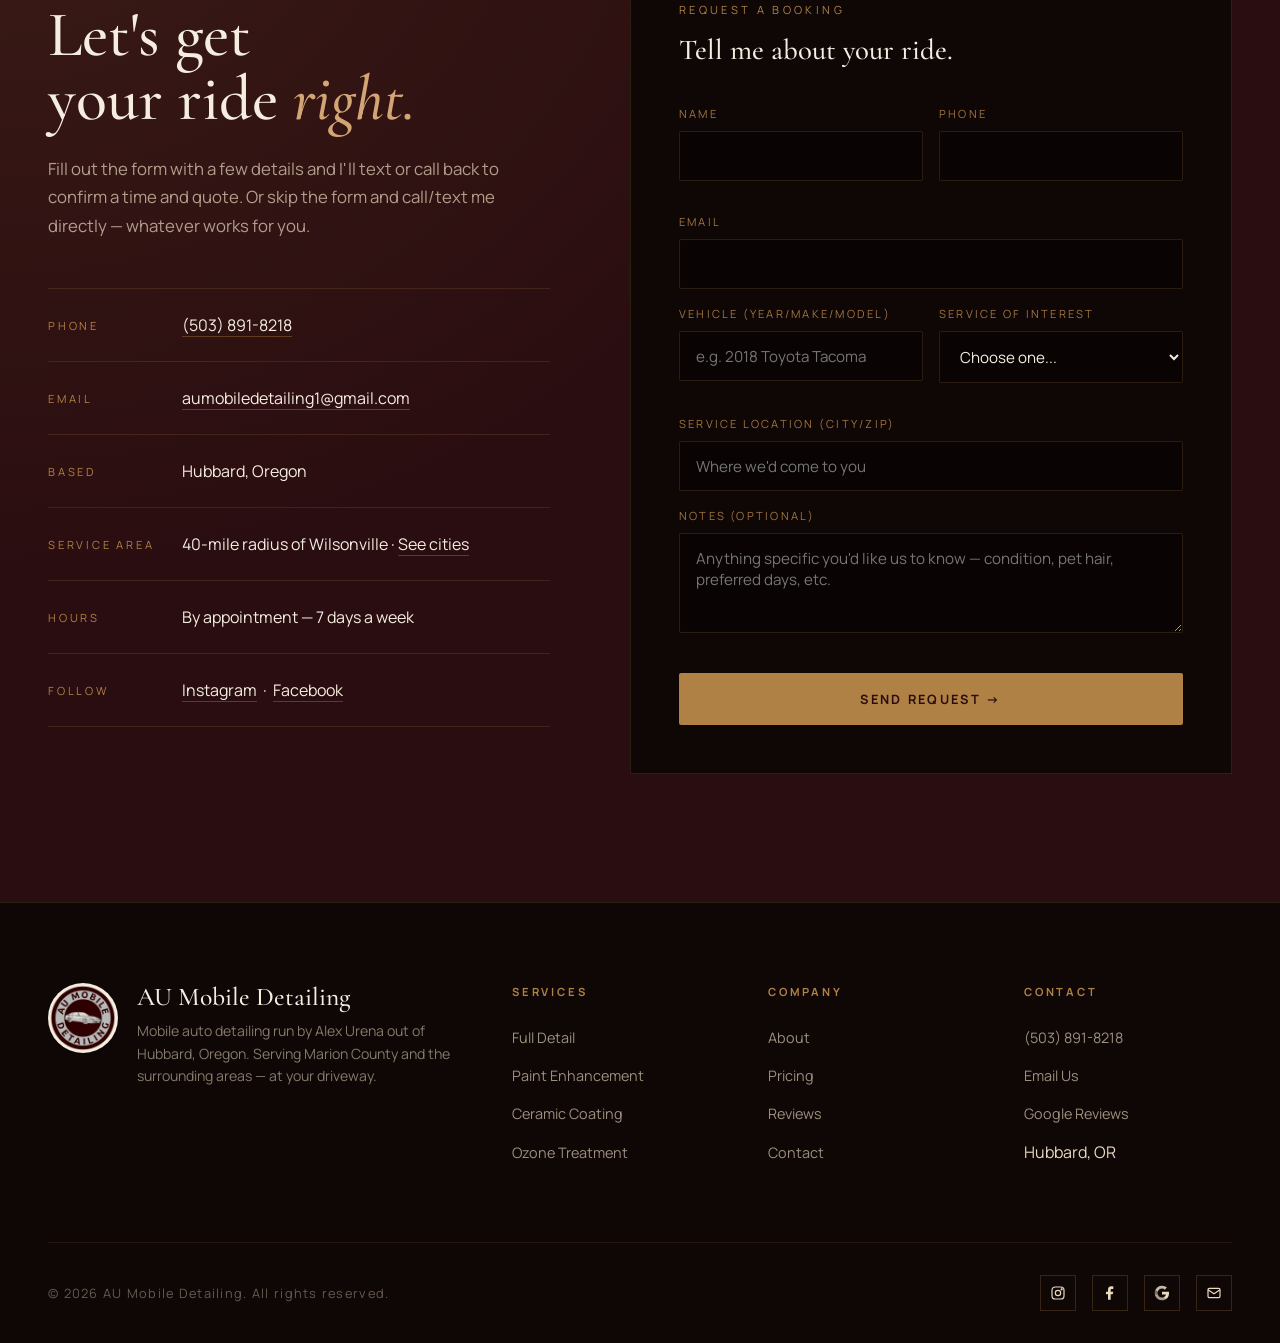
==== commit 33709e95: "chnaged some stuff lowered pricing" ====
--- a/index.html
+++ b/index.html
@@ -1429,11 +1429,11 @@
           <div class="price-pair">
             <div>
               <div class="veh-label">Sedan / Coupe</div>
-              <div class="veh-price"><span class="dollar">$</span>195</div>
+              <div class="veh-price"><span class="dollar">$</span>185</div>
             </div>
             <div>
               <div class="veh-label">SUV / Truck</div>
-              <div class="veh-price"><span class="dollar">$</span>215</div>
+              <div class="veh-price"><span class="dollar">$</span>205</div>
             </div>
           </div>
           <p class="veh-note">Larger vehicles (3-row, full-size trucks, vans) quoted on inspection.</p>
@@ -1866,12 +1866,12 @@
             <select id="service" name="service" required>
               <option value="">Choose one...</option>
               <optgroup label="Main">
-                <option>Full Detail — Sedan ($195)</option>
-                <option>Full Detail — SUV/Truck ($215)</option>
+                <option>Full Detail — Sedan ($185)</option>
+                <option>Full Detail — SUV/Truck ($205)</option>
               </optgroup>
               <optgroup label="Premium · Exterior Only">
-                <option>Paint Enhancement (from $250)</option>
-                <option>Ceramic Coating (from $600)</option>
+                <option>Paint Enhancement (from $215)</option>
+                <option>Ceramic Coating (from $575)</option>
               </optgroup>
               <optgroup label="Add-ons">
                 <option>Carpet &amp; Seat Shampoo</option>
